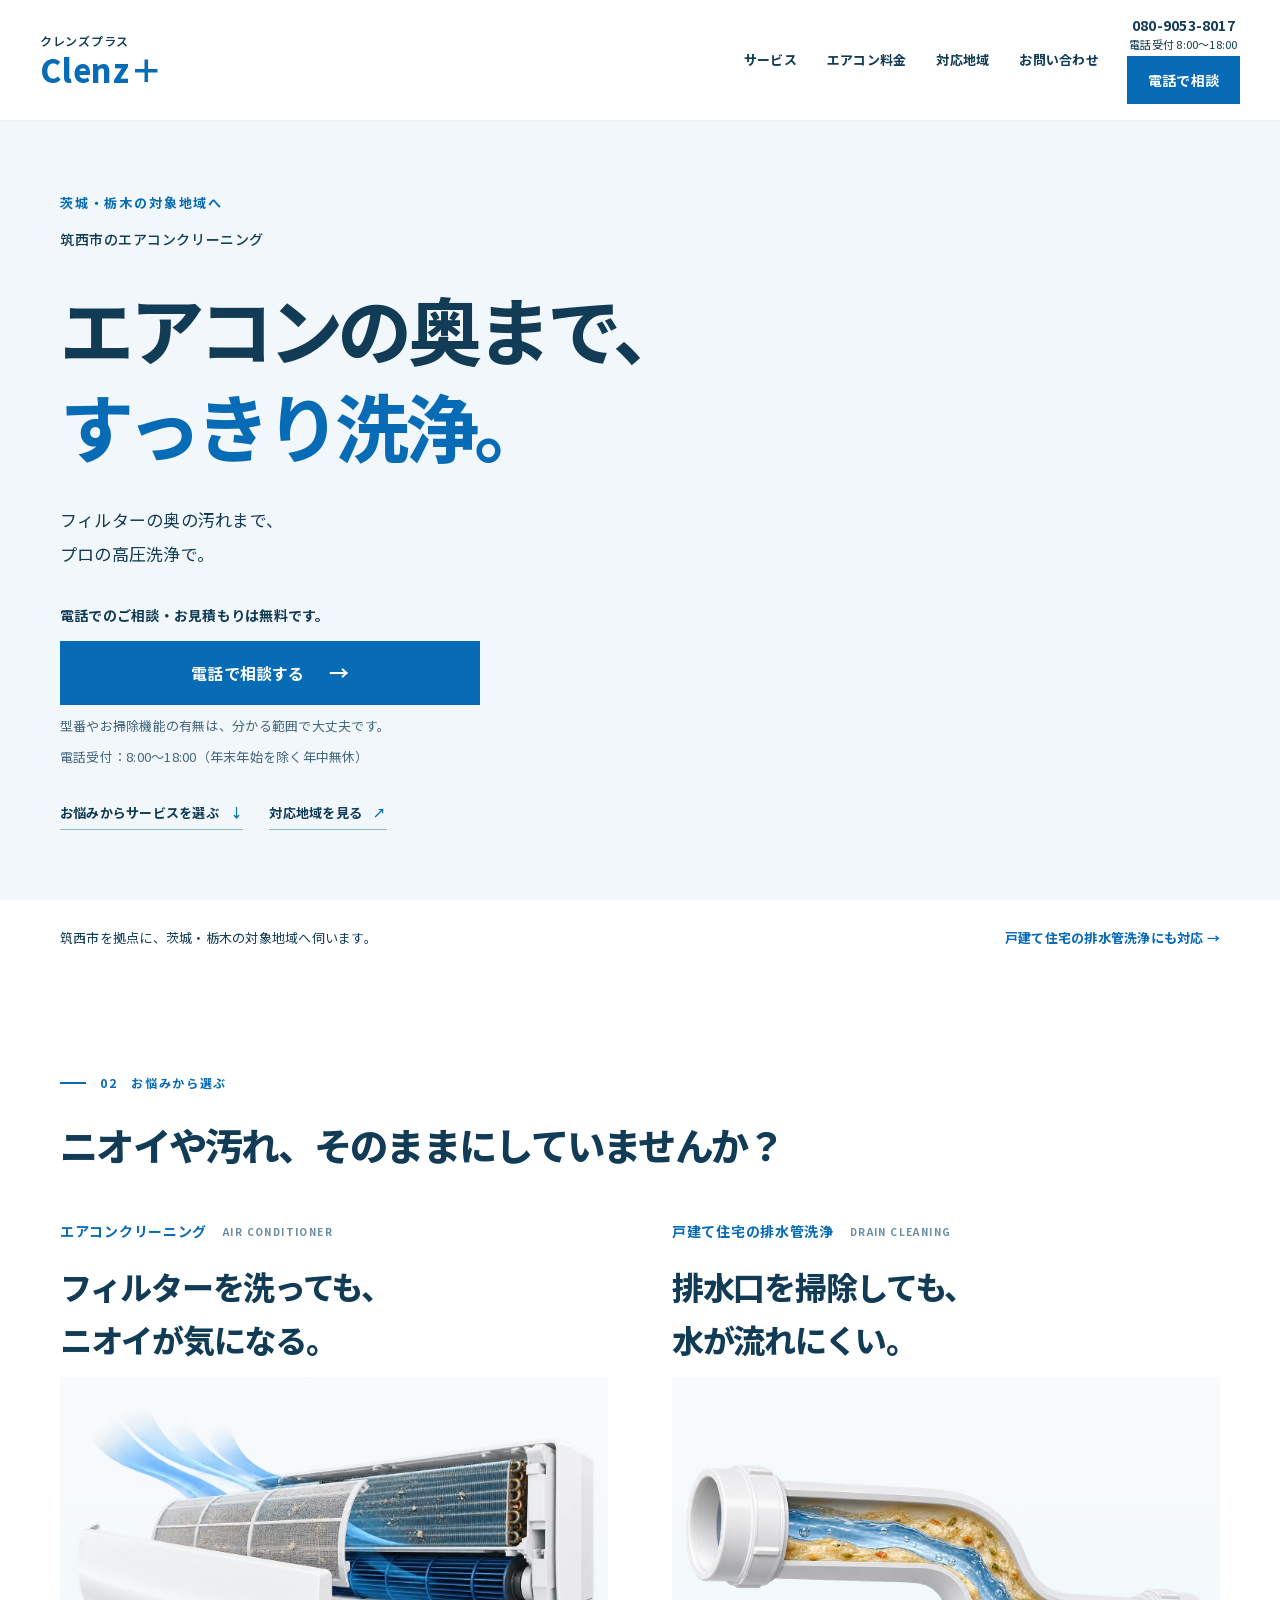
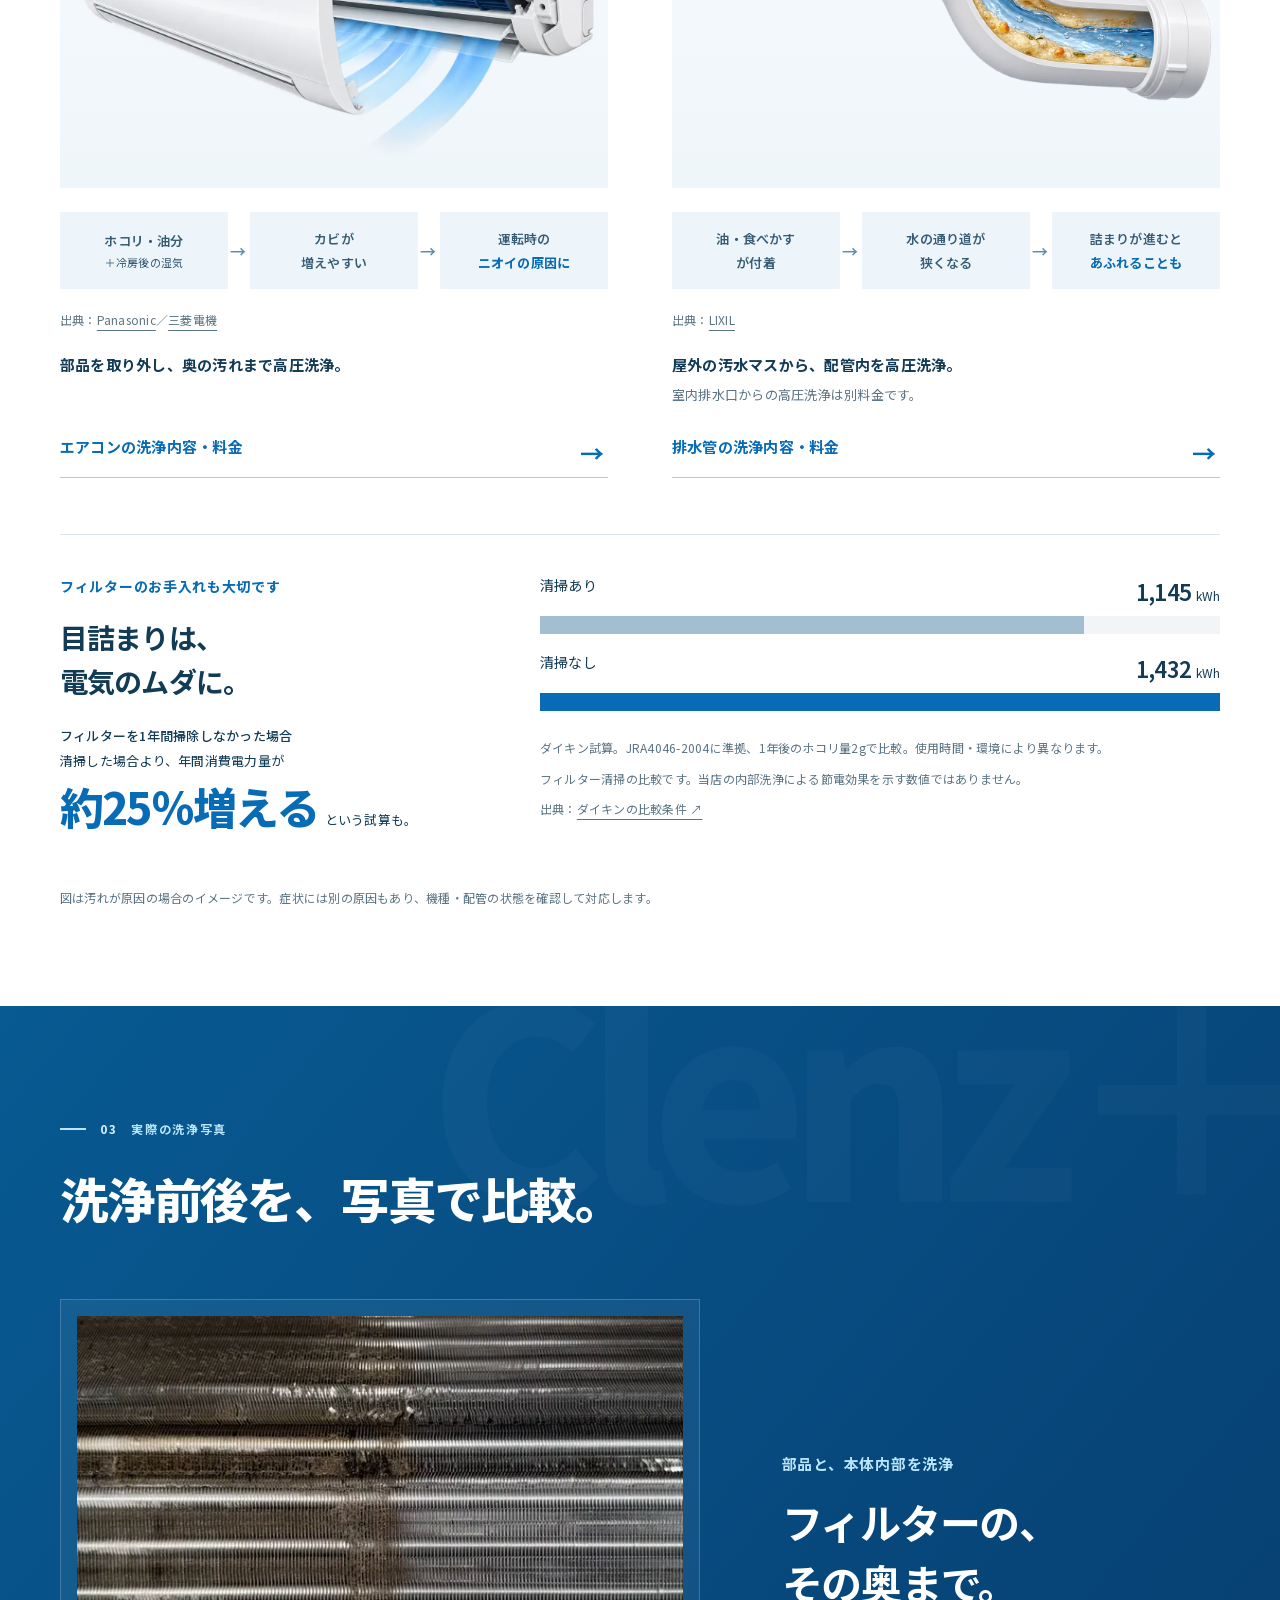
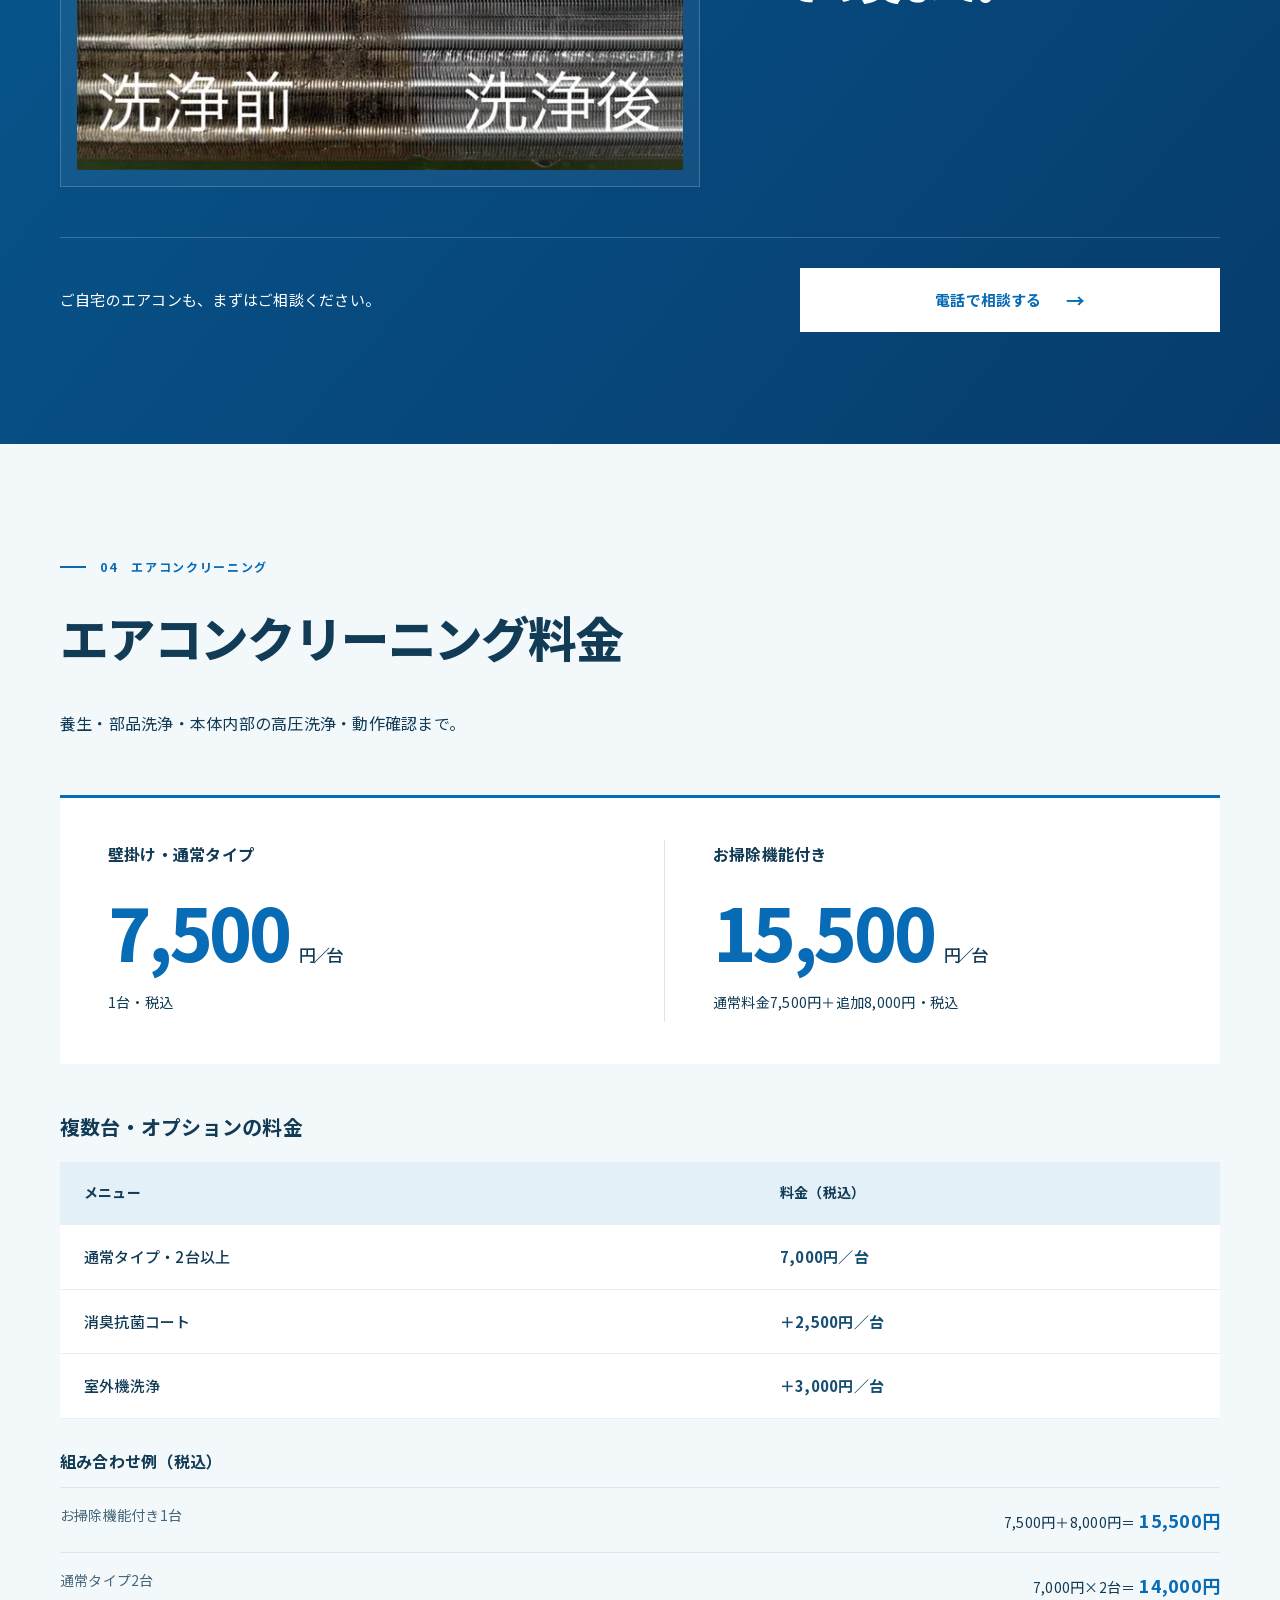
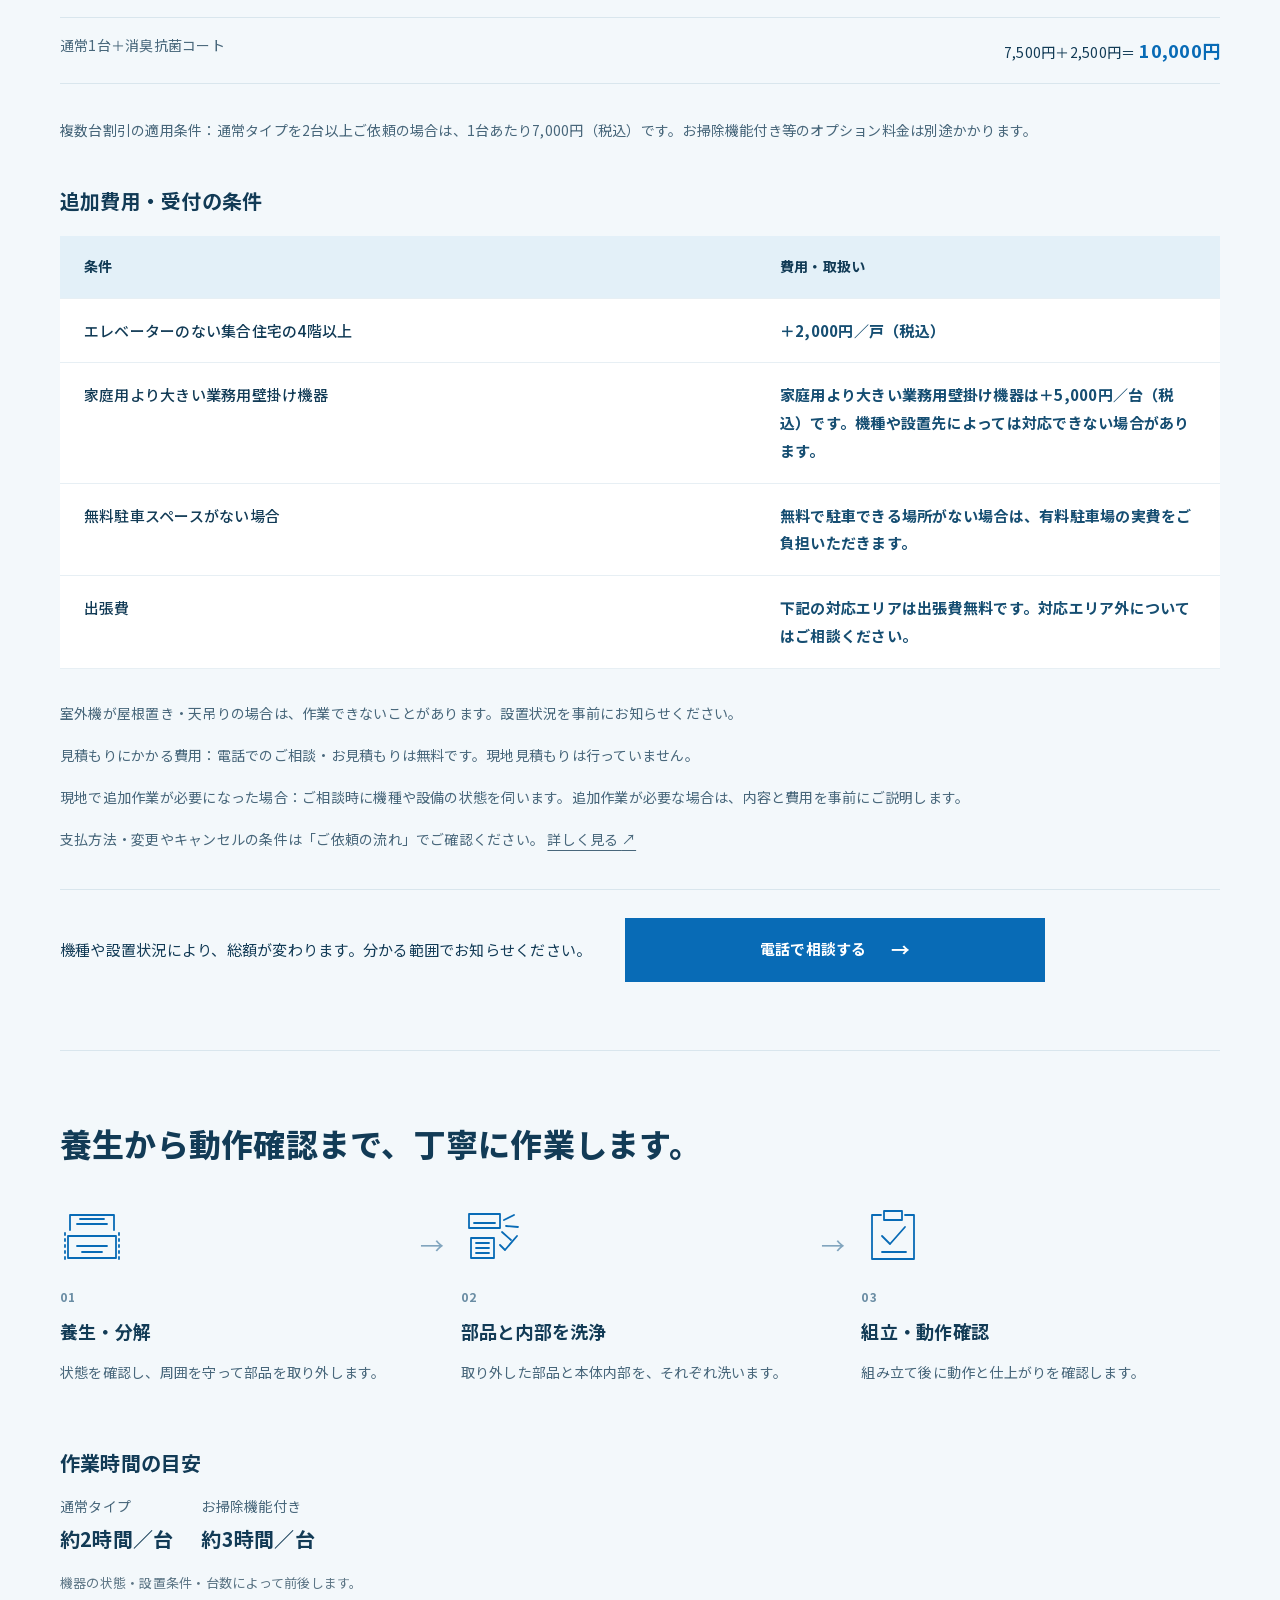
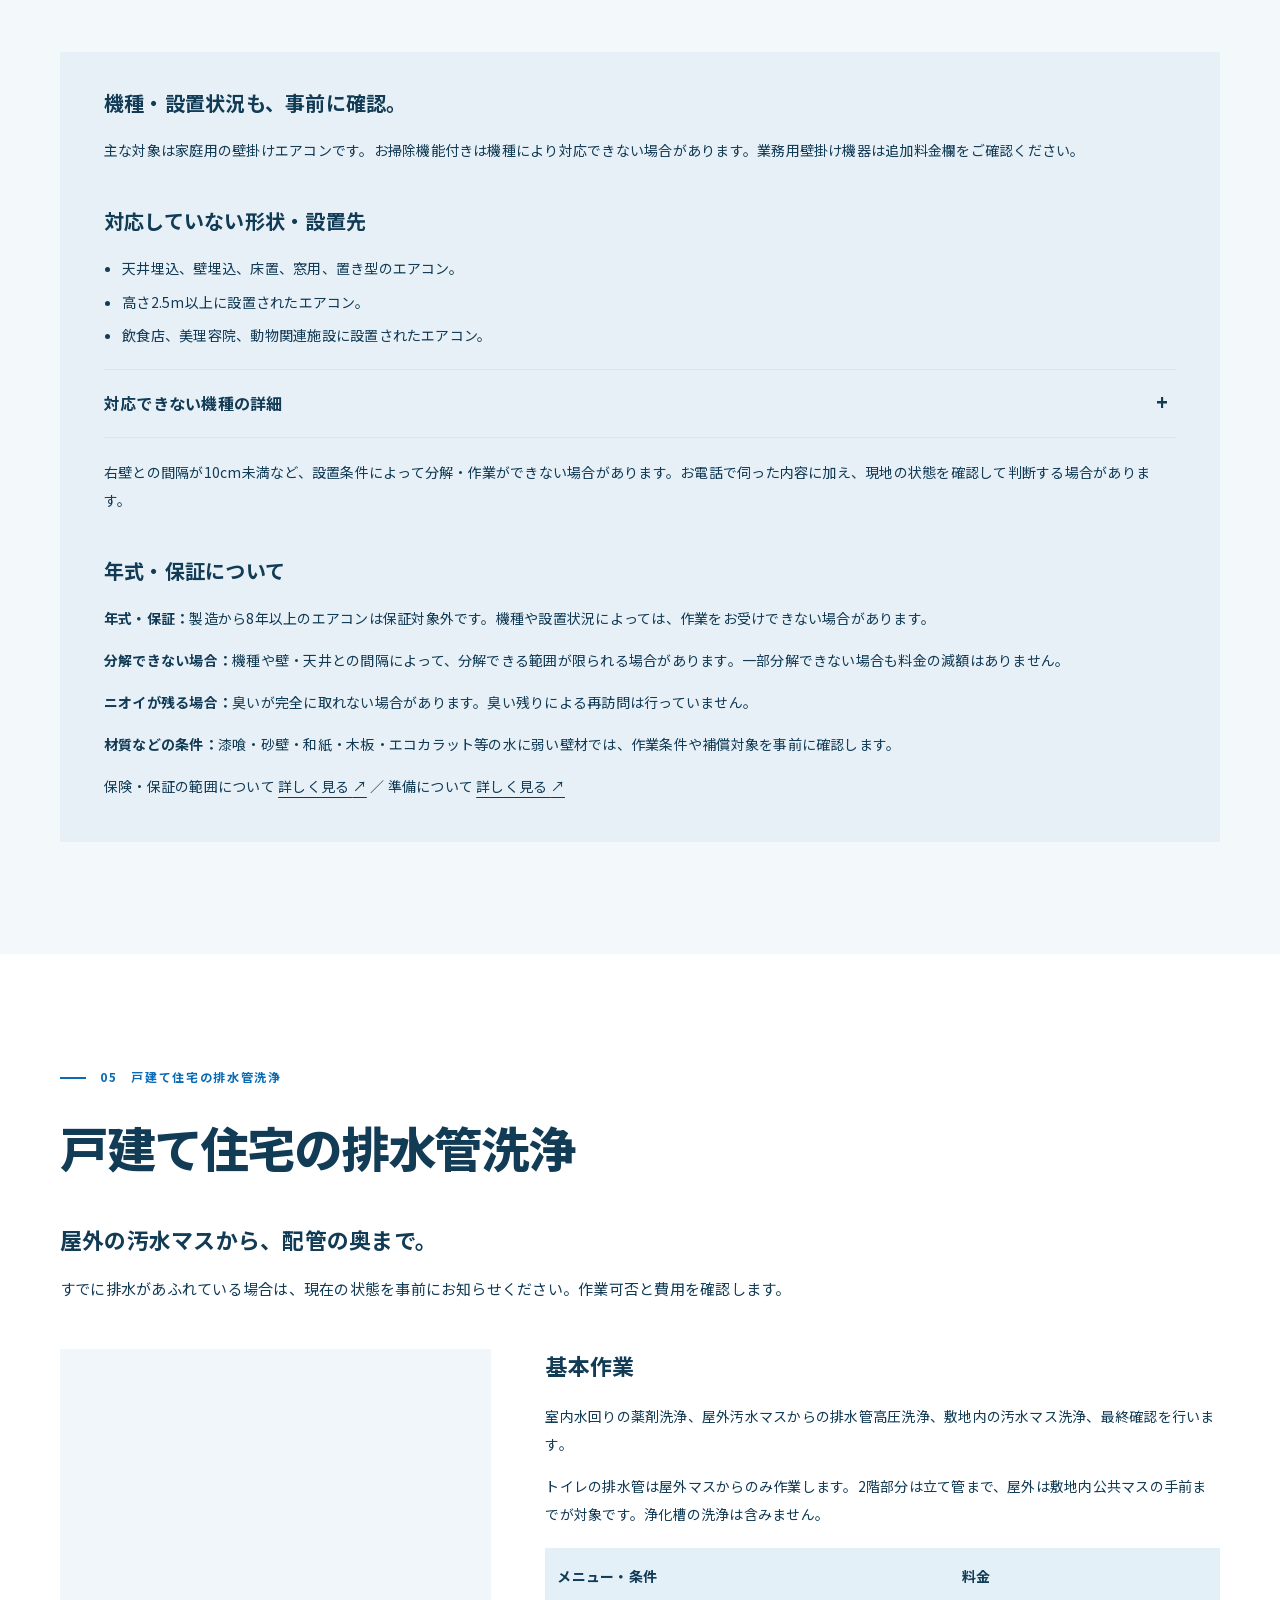
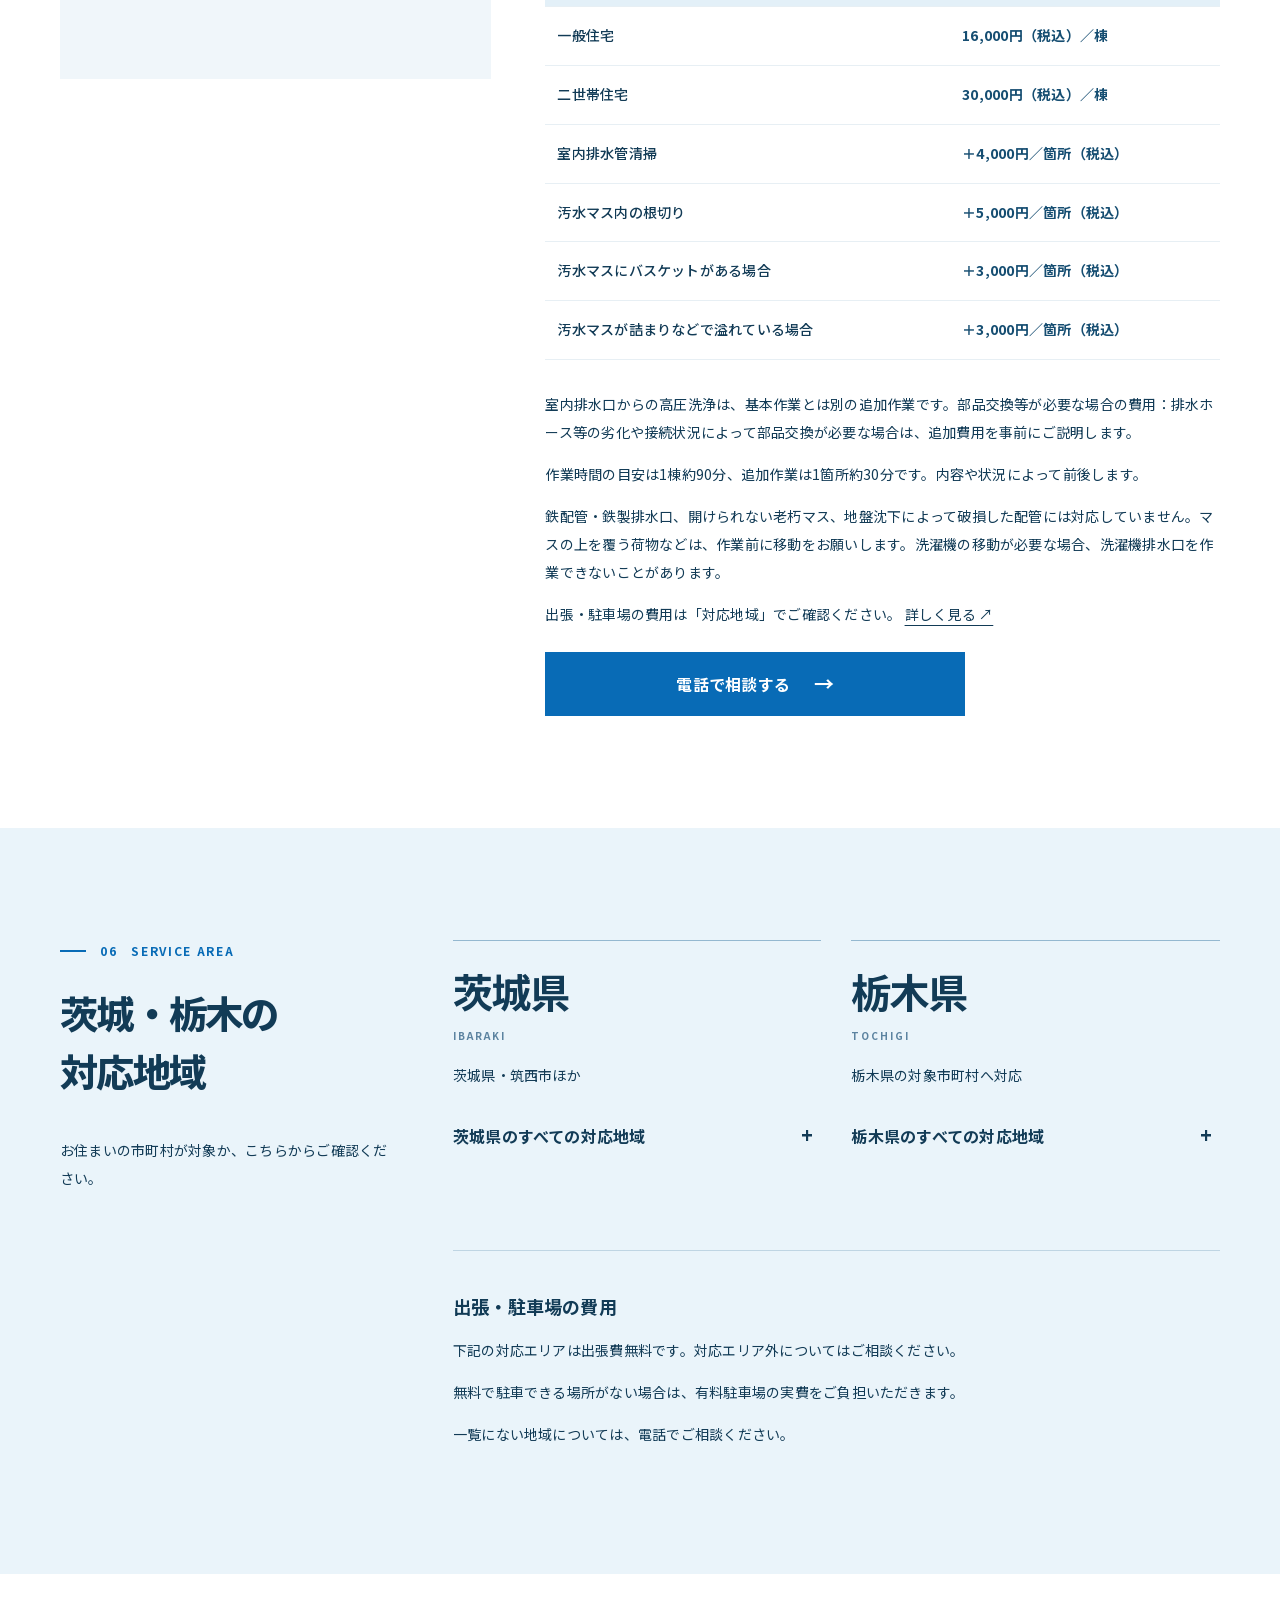
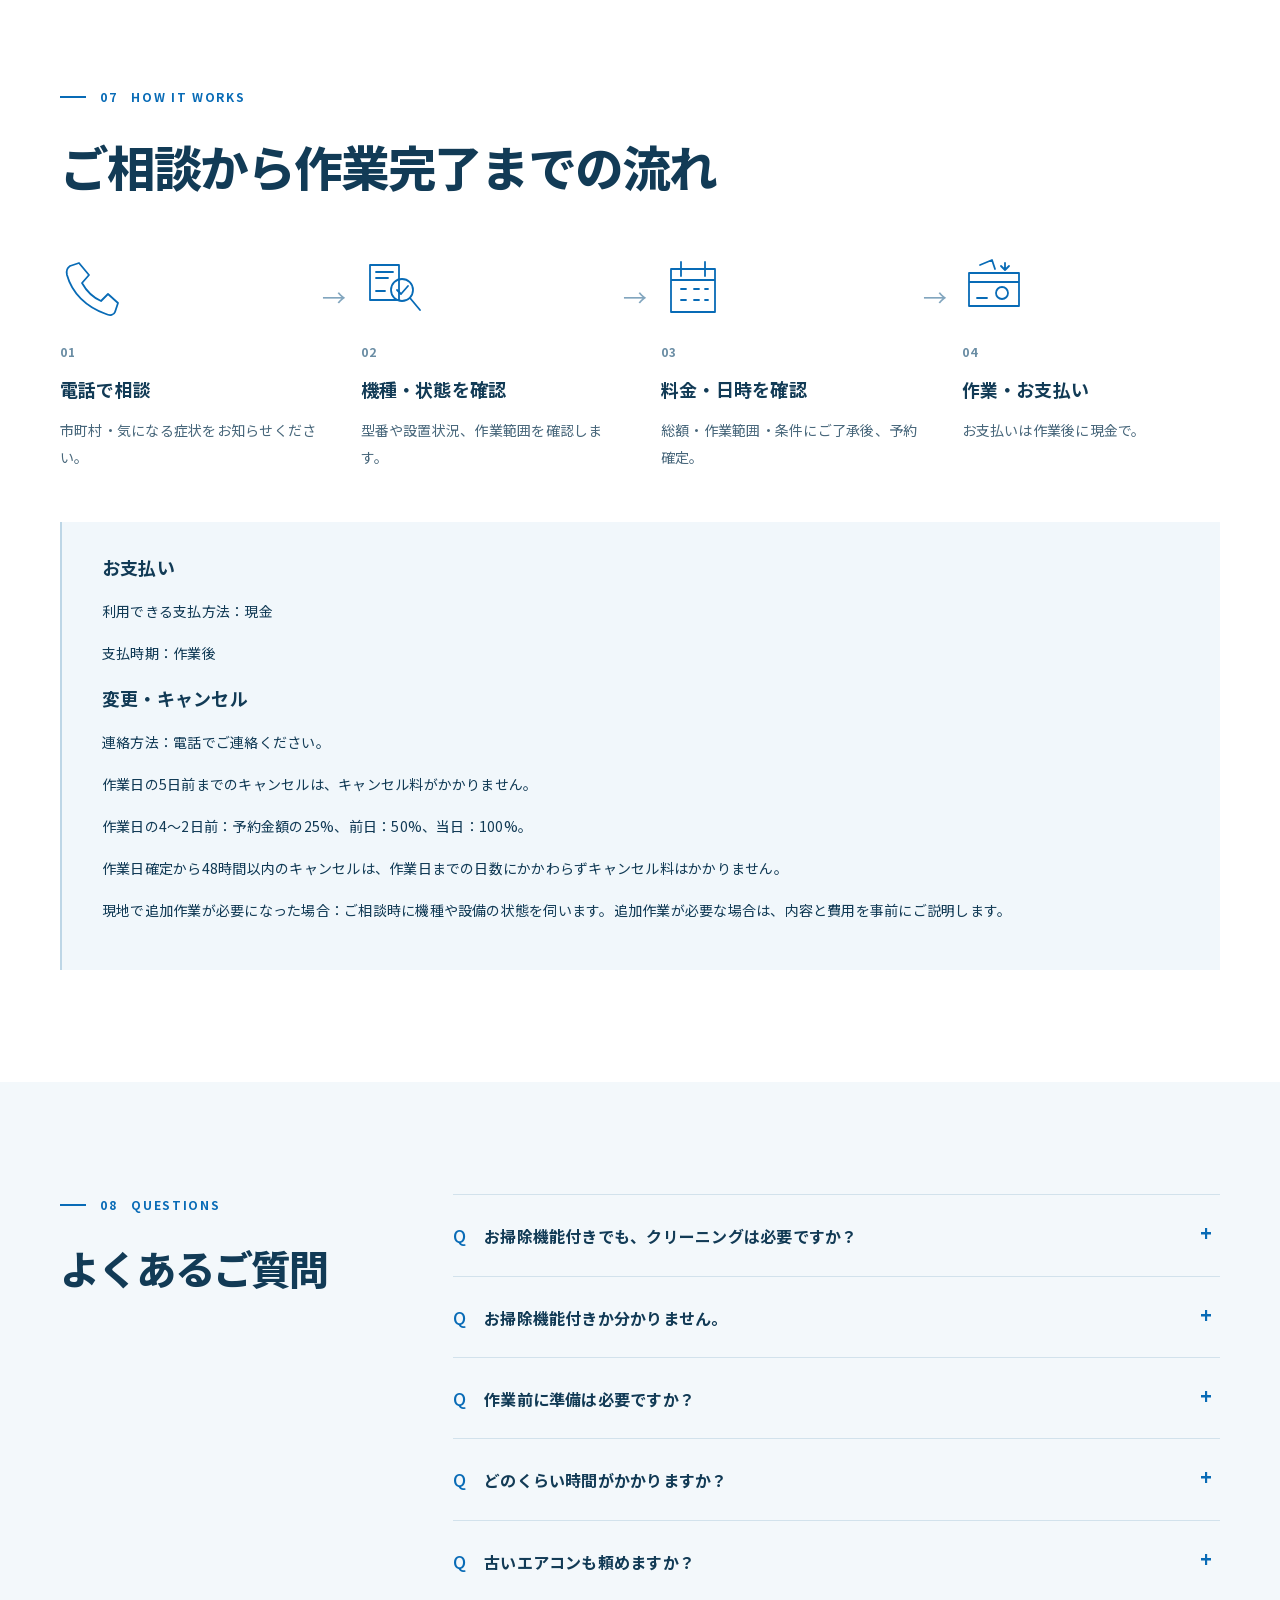
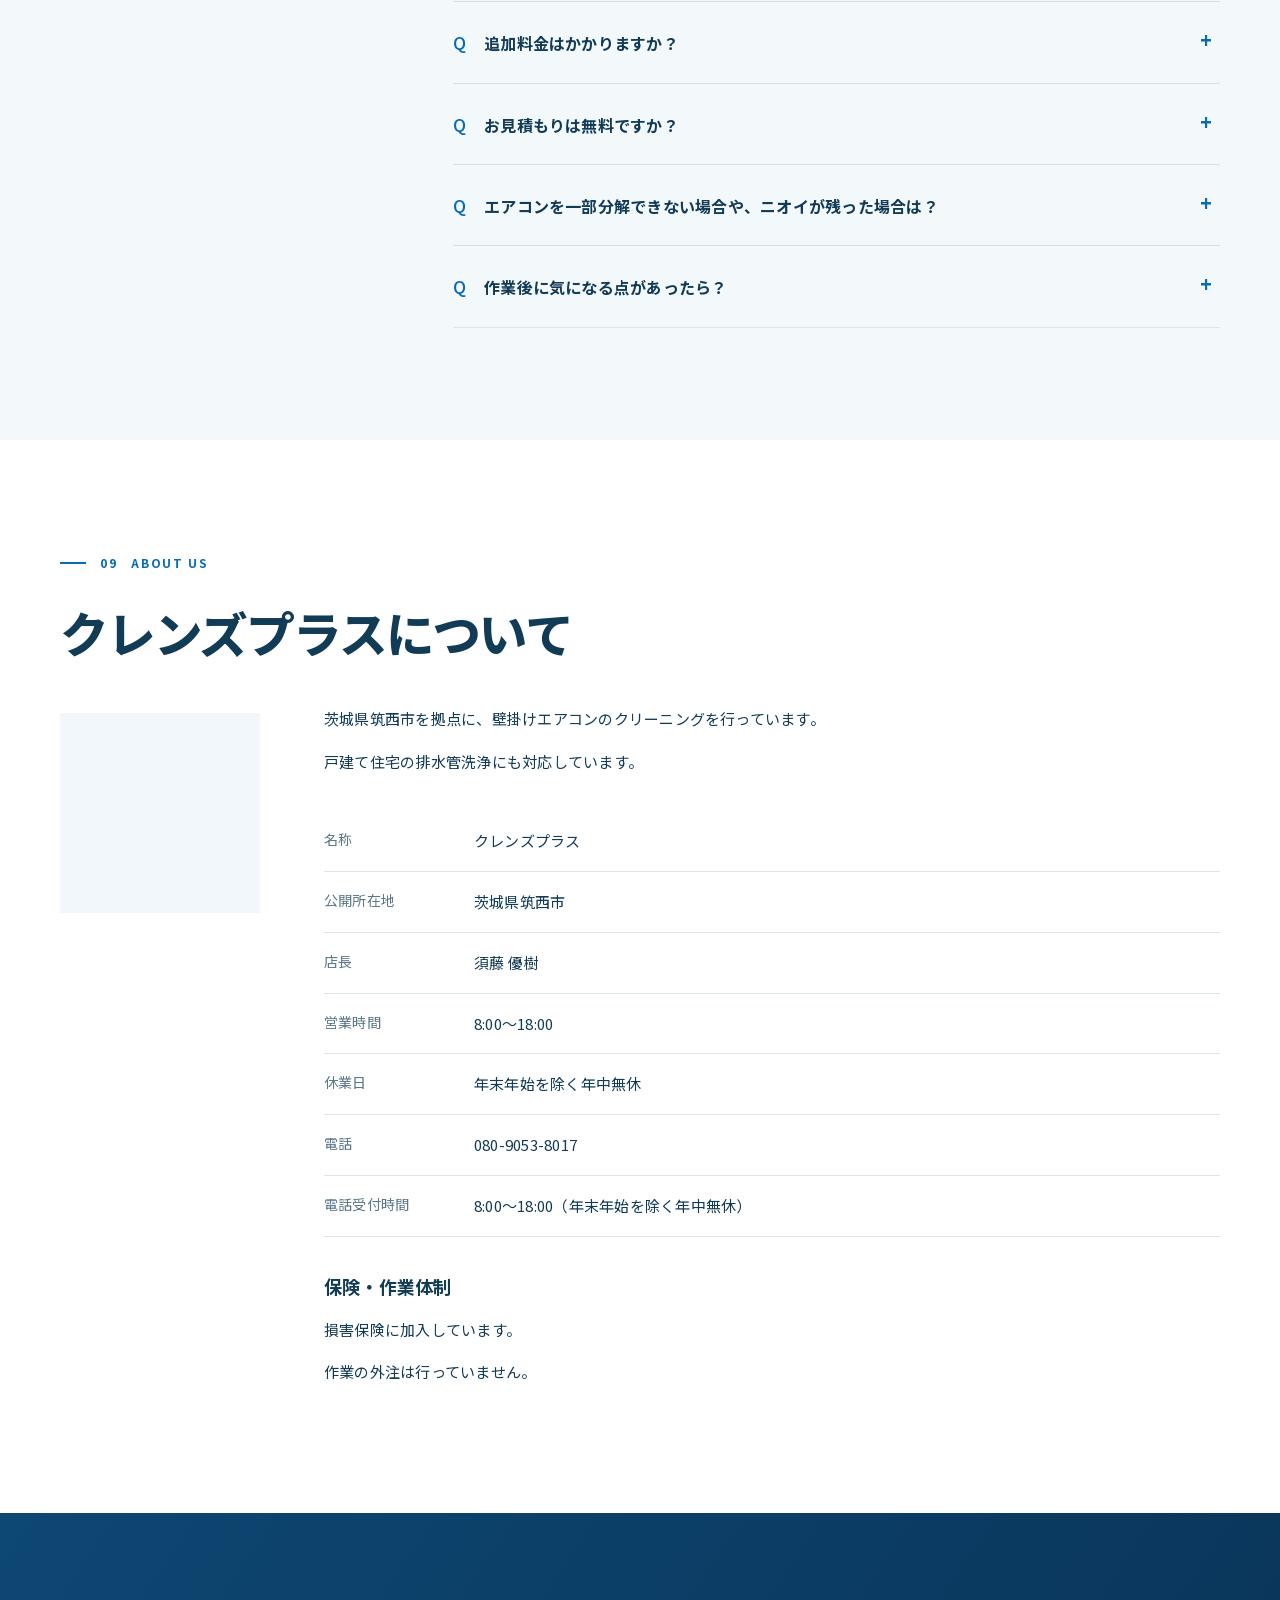
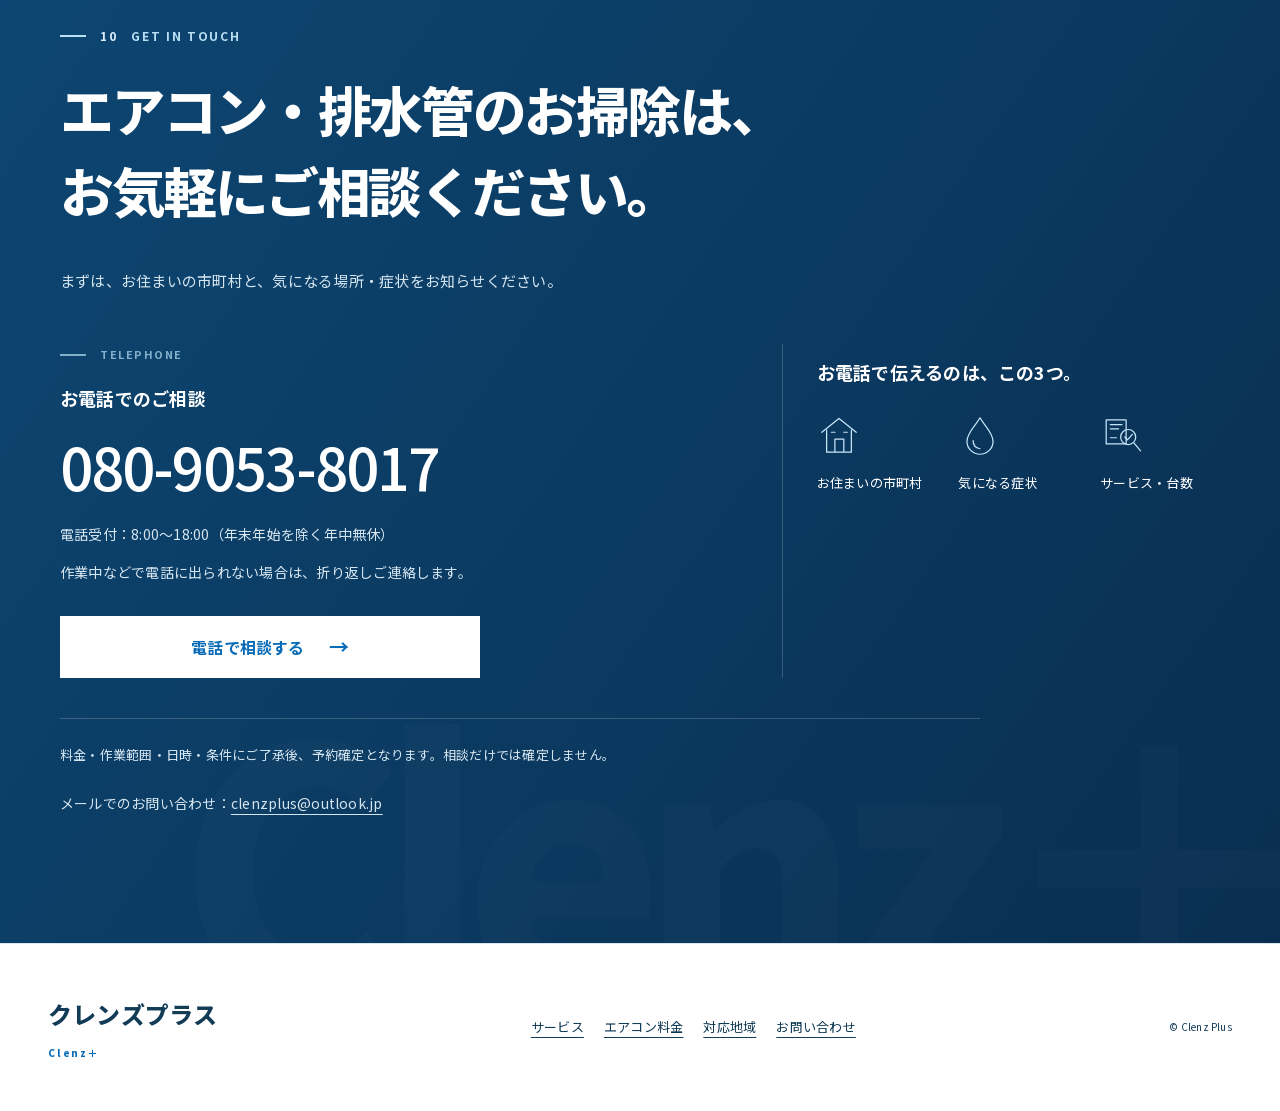
==== index.html @ 098c95dc "Publish Clenz Plus production site for clenzplus.com" ====
<!doctype html>

<html lang="ja">
<head>
<meta charset="utf-8"><meta http-equiv="Content-Security-Policy" content="default-src &#x27;none&#x27;; base-uri &#x27;none&#x27;; object-src &#x27;none&#x27;; form-action &#x27;none&#x27;; script-src &#x27;self&#x27; &#x27;sha256-GaGBNhP/YDVbhDByIcVG2acu4Z/e/gJNsJ3zxYeDvi8=&#x27;; script-src-attr &#x27;none&#x27;; style-src &#x27;self&#x27;; style-src-attr &#x27;none&#x27;; img-src &#x27;self&#x27;; font-src &#x27;self&#x27;; connect-src &#x27;none&#x27;; upgrade-insecure-requests"><meta name="referrer" content="strict-origin-when-cross-origin">
<meta name="viewport" content="width=device-width,initial-scale=1">
<meta name="robots" content="index,follow">
<title>筑西市のエアコンクリーニング｜茨城・栃木対応｜クレンズプラス</title>
<meta name="description" content="筑西市のクレンズプラス。茨城・栃木の対象地域で壁掛けエアコンクリーニングに対応。料金・追加条件・施工事例をご案内します。お電話でのご相談はこちら。">
<link rel="canonical" href="https://clenzplus.com/">
<meta property="og:type" content="website">
<meta property="og:locale" content="ja_JP">
<meta property="og:site_name" content="クレンズプラス">
<meta property="og:title" content="筑西市のエアコンクリーニング｜茨城・栃木対応｜クレンズプラス">
<meta property="og:description" content="筑西市のクレンズプラス。茨城・栃木の対象地域で壁掛けエアコンクリーニングに対応。料金・追加条件・施工事例をご案内します。お電話でのご相談はこちら。">
<meta property="og:url" content="https://clenzplus.com/">
<meta property="og:image" content="https://clenzplus.com/assets/ogp.jpg">
<meta property="og:image:width" content="1200">
<meta property="og:image:height" content="630">
<meta property="og:image:alt" content="クレンズプラス エアコンクリーニング">
<meta name="twitter:card" content="summary_large_image">
<link rel="icon" href="assets/favicon.svg" type="image/svg+xml">
<link rel="preload" href="assets/fonts/clenz-sans-jp.f50845629a91.woff2" as="font" type="font/woff2" crossorigin>
<link rel="stylesheet" href="assets/site.5249c25585ea.css">
<script src="assets/site.cfa76db49326.js" defer></script>
<script type="application/ld+json">{"@context":"https://schema.org","@type":"Organization","name":"クレンズプラス","url":"https://clenzplus.com/","telephone":"+818090538017"}</script>
</head>
<body>
<div class="site-frame"><a class="skip" href="#top">本文へ移動</a><header class="site-header"><div class="header-inner"><a class="brand" href="#top" aria-label="クレンズプラス ページ先頭へ"><span>クレンズプラス</span><small>Clenz＋</small></a><nav class="desktop-nav" aria-label="主要ナビゲーション"><a href="#services">サービス</a><a href="#aircon">エアコン料金</a><a href="#area">対応地域</a><a href="#contact">お問い合わせ</a></nav><div class="header-contact"><p class="header-phone-number">080-9053-8017<small>電話受付 8:00〜18:00</small></p><div class="contact-action"><a class="button phone" href="tel:+818090538017" data-contact="phone" aria-label="080-9053-8017に電話で相談する">電話で相談</a></div></div><details class="menu"><summary><span class="menu-closed">メニュー</span><span class="menu-open">閉じる</span><i aria-hidden="true"></i></summary><nav aria-label="ページ内メニュー"><a href="#services">サービス</a><a href="#aircon">エアコン料金</a><a href="#area">対応地域</a><a href="#contact">お問い合わせ</a></nav></details></div></header>
<main><section class="hero" aria-labelledby="top">
<div class="hero-stage">
<figure class="hero-photo"><picture><source media="(max-width:767px)" srcset="assets/hero-stock-room-mobile.9cc8ebc35ae8.webp"><img src="assets/hero-stock-room.f1c9bbeacd6f.webp" width="1600" height="2399" fetchpriority="high" decoding="async" alt="壁掛けエアコンのある明るい室内のイメージ写真"></picture></figure>
<div class="hero-scene container"><div class="hero-content">
<p class="hero-kicker">茨城・栃木の対象地域へ</p>
<h1 id="top" tabindex="-1">筑西市のエアコンクリーニング</h1>
<p class="hero-copy"><span>エアコンの奥まで、</span><span>すっきり洗浄。</span></p>
<p class="hero-lead">フィルターの奥の汚れまで、<br>プロの高圧洗浄で。</p>
<div class="hero-consult"><p class="hero-selection-title">電話でのご相談・お見積もりは無料です。</p><div class="contact-action" data-cta-group="hero"><a class="button phone" href="tel:+818090538017" data-contact="phone" aria-label="080-9053-8017に電話で相談する">電話で相談する</a></div><p class="hero-cta-note">型番やお掃除機能の有無は、分かる範囲で大丈夫です。</p><p class="hero-phone-hours small">電話受付：<span>8:00〜18:00（年末年始を除く年中無休）</span></p></div>
<div class="text-links"><a href="#services">お悩みからサービスを選ぶ <span aria-hidden="true">↓</span></a><a href="#area">対応地域を見る <span aria-hidden="true">↗</span></a></div>
</div></div></div>
<div class="hero-location container"><p>筑西市を拠点に、茨城・栃木の対象地域へ伺います。</p><a href="#drain">戸建て住宅の排水管洗浄にも対応 <span aria-hidden="true">→</span></a></div>
</section>
<section class="section services visual-services" aria-labelledby="services"><div class="container">
<div class="section-heading"><p class="eyebrow"><span>02</span> お悩みから選ぶ</p><h2 id="services" tabindex="-1">ニオイや汚れ、<br>そのままにしていませんか？</h2></div>
<div class="concern-grid">
<article class="concern-card concern-primary" aria-labelledby="concern-aircon">
<div class="concern-copy"><p class="service-tag">エアコンクリーニング <span aria-hidden="true">AIR CONDITIONER</span></p><h3 id="concern-aircon">フィルターを洗っても、<br>ニオイが気になる。</h3></div>
<figure class="mechanism-visual"><img src="assets/aircon-internal-illustration.acc91ee0729e.webp" width="1448" height="1086" loading="lazy" alt="カバーとフィルターの奥に熱交換器と送風ファンがあるエアコン内部の概念イラスト"></figure>
<ol class="cause-flow"><li>ホコリ・油分<small>＋冷房後の湿気</small></li><li>カビが<br>増えやすい</li><li>運転時の<br><strong>ニオイの原因に</strong></li></ol>
<p class="concern-source">出典：<a href="https://panasonic.jp/aircon/contents/tips/clean.html">Panasonic</a>／<a href="https://www.mitsubishielectric.co.jp/home/kirigamine/special/oshiete/10/">三菱電機</a></p>
<p class="solution-line">部品を取り外し、奥の汚れまで高圧洗浄。</p>
<a class="service-link" href="#aircon">エアコンの洗浄内容・料金 <span aria-hidden="true">→</span></a>
</article>
<article class="concern-card concern-secondary" aria-labelledby="concern-drain">
<div class="concern-copy"><p class="service-tag">戸建て住宅の排水管洗浄 <span aria-hidden="true">DRAIN CLEANING</span></p><h3 id="concern-drain">排水口を掃除しても、<br>水が流れにくい。</h3></div>
<figure class="mechanism-visual"><img src="assets/drain-buildup-illustration.451d76b07a29.webp" width="1448" height="1086" loading="lazy" alt="油や食べかすが内側に付着し、水の通り道が狭くなった破損のない排水管の概念イラスト"></figure>
<ol class="cause-flow"><li>油・食べかす<br>が付着</li><li>水の通り道が<br>狭くなる</li><li>詰まりが進むと<br><strong>あふれることも</strong></li></ol>
<p class="concern-source">出典：<a href="https://owners.lixil.co.jp/articles/kitchen/222/">LIXIL</a></p>
<p class="solution-line">屋外の汚水マスから、配管内を高圧洗浄。</p><p class="scope-note">室内排水口からの高圧洗浄は別料金です。</p>
<a class="service-link" href="#drain">排水管の洗浄内容・料金 <span aria-hidden="true">→</span></a>
</article>
</div>
<aside class="filter-evidence" aria-labelledby="filter-evidence-title">
<div class="energy-intro"><p class="service-tag">フィルターのお手入れも大切です</p><h3 id="filter-evidence-title">目詰まりは、<br>電気のムダに。</h3><p class="comparison-condition">フィルターを1年間掃除しなかった場合</p><p class="comparison-result">清掃した場合より、年間消費電力量が<br><strong>約25％増える</strong>という試算も。</p></div>
<div class="filter-comparison"><div class="energy-chart" role="img" aria-label="ダイキン試算による年間消費電力量の比較。フィルター清掃あり1,145kWh、清掃なし1,432kWh。清掃なしが約25％多い。"><div class="energy-row" aria-hidden="true"><p>清掃あり <strong>1,145<small>kWh</small></strong></p><div class="energy-track"><span class="energy-bar energy-clean"></span></div></div><div class="energy-row" aria-hidden="true"><p>清掃なし <strong>1,432<small>kWh</small></strong></p><div class="energy-track"><span class="energy-bar energy-dirty"></span></div></div></div>
<p class="evidence-conditions">ダイキン試算。JRA4046-2004に準拠、1年後のホコリ量2gで比較。使用時間・環境により異なります。</p><p class="evidence-conditions">フィルター清掃の比較です。当店の内部洗浄による節電効果を示す数値ではありません。</p><p class="concern-source">出典：<a href="https://www.daikin.co.jp/air/life/laboratory/aircon-clean">ダイキンの比較条件 ↗</a></p></div>
</aside>
<p class="concern-note">図は汚れが原因の場合のイメージです。症状には別の原因もあり、機種<span>・配管</span>の状態を確認して対応します。</p>
</div></section>
<section class="section works" aria-labelledby="works"><span class="section-watermark" aria-hidden="true">Clenz＋</span><div class="container">
<div class="section-heading"><p class="eyebrow"><span>03</span> 実際の洗浄写真</p><h2 id="works" tabindex="-1">洗浄前後を、写真で比較。</h2></div>
<div class="work-evidence"><figure class="work-main"><img src="assets/aircon-heat-exchanger-comparison.b47b18da4fb6.webp" width="640" height="480" loading="lazy" alt="エアコン熱交換器の洗浄前後を比較した写真"></figure><div class="work-detail"><p class="service-tag">部品と、本体内部を洗浄</p><h3>フィルターの、<br>その奥まで。</h3></div></div>
<div class="evidence-footer"><div class="inline-consult"><p>ご自宅のエアコンも、まずはご相談ください。</p><div class="contact-action" data-cta-group="works"><a class="button phone" href="tel:+818090538017" data-contact="phone" aria-label="080-9053-8017に電話で相談する">電話で相談する</a></div></div></div>
</div></section>
<section class="section aircon" aria-labelledby="aircon"><div class="container"><p class="eyebrow"><span>04</span> エアコンクリーニング</p><h2 id="aircon" tabindex="-1">エアコンクリーニング料金</h2><p class="section-intro">養生・部品洗浄・本体内部の高圧洗浄・動作確認まで。</p><div class="service-module price-module"><div class="price-leads"><article><p>壁掛け・通常タイプ</p><p class="price">7,500<small>円／台</small></p><p>1台・税込</p></article><article><p>お掃除機能付き</p><p class="price">15,500<small>円／台</small></p><p>通常料金7,500円＋追加8,000円・税込</p></article></div>
<h3>複数台・オプションの料金</h3>
<div class="table-wrap" tabindex="0" aria-label="料金や条件の一覧。横にスクロールできます"><table><thead><tr><th scope="col">メニュー</th><th scope="col">料金（税込）</th></tr></thead><tbody>
<tr><th scope="row">通常タイプ・2台以上</th><td>7,000円／台</td></tr>
<tr><th scope="row">消臭抗菌コート</th><td>＋2,500円／台</td></tr>
<tr><th scope="row">室外機洗浄</th><td>＋3,000円／台</td></tr>
</tbody></table></div>
<div class="price-examples"><h3>組み合わせ例（税込）</h3><dl><div><dt>お掃除機能付き1台</dt><dd>7,500円＋8,000円＝<strong>15,500円</strong></dd></div><div><dt>通常タイプ2台</dt><dd>7,000円×2台＝<strong>14,000円</strong></dd></div><div><dt>通常1台＋消臭抗菌コート</dt><dd>7,500円＋2,500円＝<strong>10,000円</strong></dd></div></dl></div>
<p>複数台割引の適用条件：<span>通常タイプを2台以上ご依頼の場合は、1台あたり7,000円（税込）です。お掃除機能付き等のオプション料金は別途かかります。</span></p>
<h3 id="aircon-conditions" tabindex="-1">追加費用・受付の条件</h3>
<div class="table-wrap" tabindex="0" aria-label="料金や条件の一覧。横にスクロールできます"><table><thead><tr><th scope="col">条件</th><th scope="col">費用・取扱い</th></tr></thead><tbody>
<tr><th scope="row">エレベーターのない集合住宅の4階以上</th><td><span>＋2,000円／戸（税込）</span></td></tr>
<tr><th scope="row">家庭用より大きい業務用壁掛け機器</th><td><span>家庭用より大きい業務用壁掛け機器は＋5,000円／台（税込）です。機種や設置先によっては対応できない場合があります。</span></td></tr>
<tr><th scope="row">無料駐車スペースがない場合</th><td><span>無料で駐車できる場所がない場合は、有料駐車場の実費をご負担いただきます。</span></td></tr>
<tr><th scope="row">出張費</th><td><span>下記の対応エリアは出張費無料です。対応エリア外についてはご相談ください。</span></td></tr>
</tbody></table></div>
<p>室外機が屋根置き・天吊りの場合は、作業できないことがあります。設置状況を事前にお知らせください。</p>
<p>見積もりにかかる費用：<span>電話でのご相談・お見積もりは無料です。現地見積もりは行っていません。</span></p>
<p>現地で追加作業が必要になった場合：<span>ご相談時に機種や設備の状態を伺います。追加作業が必要な場合は、内容と費用を事前にご説明します。</span></p>
<p>支払方法・変更やキャンセルの条件は「ご依頼の流れ」でご確認ください。 <a href="#flow">詳しく見る <span aria-hidden="true">↗</span></a></p>
<div class="inline-consult"><p>機種や設置状況により、総額が変わります。分かる範囲でお知らせください。</p><div class="contact-action" data-cta-group="aircon"><a class="button phone" href="tel:+818090538017" data-contact="phone" aria-label="080-9053-8017に電話で相談する">電話で相談する</a></div></div></div><div class="service-module process-module"><h3 id="reasons" tabindex="-1" class="process-heading">養生から動作確認まで、丁寧に作業します。</h3><div class="process"><article><svg class="step-icon" viewbox="0 0 64 64" width="64" height="64" aria-hidden="true" focusable="false" fill="none" stroke="currentColor" stroke-width="1.8" stroke-linecap="round" stroke-linejoin="round"><path d="M10 27V12h44v15M17 21h30M20 16h24"></path><path d="M8 33h48v22H8zM17 43h30M22 49h20"></path><path d="M5 30v29M59 30v29" stroke-dasharray="2 4"></path></svg><span class="process-number">01</span><h4>養生・分解</h4><p>状態を確認し、周囲を守って部品を取り外します。</p></article><article><svg class="step-icon" viewbox="0 0 64 64" width="64" height="64" aria-hidden="true" focusable="false" fill="none" stroke="currentColor" stroke-width="1.8" stroke-linecap="round" stroke-linejoin="round"><path d="M8 11h31v14H8zM13 20h21M43 17l10-5M45 23l12 1M41 29l9 8"></path><path d="M10 35h23v20H10zM15 40h13M15 45h13M15 50h13M39 42l5 5 12-14"></path></svg><span class="process-number">02</span><h4>部品と内部を洗浄</h4><p>取り外した部品と本体内部を、それぞれ洗います。</p></article><article><svg class="step-icon" viewbox="0 0 64 64" width="64" height="64" aria-hidden="true" focusable="false" fill="none" stroke="currentColor" stroke-width="1.8" stroke-linecap="round" stroke-linejoin="round"><path d="M20 12H11v44h42V12h-9M23 8h18v9H23zM21 33l8 8 15-17M21 49h24"></path></svg><span class="process-number">03</span><h4>組立・動作確認</h4><p>組み立て後に動作と仕上がりを確認します。</p></article></div><h3>作業時間の目安</h3>
<p><span class="time-item">通常タイプ <strong>約2時間／台</strong></span><span class="time-item">お掃除機能付き <strong>約3時間／台</strong></span><small class="time-note">機器の状態・設置条件・台数によって前後します。</small></p>
</div><div class="service-module eligibility-module"><h3>機種・設置状況も、事前に確認。</h3>
<p>主な対象は家庭用の壁掛けエアコンです。お掃除機能付きは機種により対応できない場合があります。業務用壁掛け機器は追加料金欄をご確認ください。</p>
<h3>対応していない形状・設置先</h3>
<ul><li>天井埋込、壁埋込、床置、窓用、置き型のエアコン。</li>
<li>高さ2.5m以上に設置されたエアコン。</li>
<li>飲食店、美理容院、動物関連施設に設置されたエアコン。</li>
</ul><details class="disclosure"><summary>対応できない機種の詳細</summary><ul><li>富士通：ノクリアX。</li>
<li>シャープ：エアレスト、AY-Y。</li>
<li>三菱：FZ、FL。</li>
<li>東芝・ナショナルのお掃除機能付き。</li>
</ul></details><p>右壁との間隔が10cm未満など、設置条件によって分解・作業ができない場合があります。お電話で伺った内容に加え、現地の状態を確認して判断する場合があります。</p>
<h3>年式・保証について</h3>
<p><strong>年式・保証：</strong><span>製造から8年以上のエアコンは保証対象外です。機種や設置状況によっては、作業をお受けできない場合があります。</span></p>
<p><strong>分解できない場合：</strong><span>機種や壁・天井との間隔によって、分解できる範囲が限られる場合があります。一部分解できない場合も料金の減額はありません。</span></p>
<p><strong>ニオイが残る場合：</strong><span>臭いが完全に取れない場合があります。臭い残りによる再訪問は行っていません。</span></p>
<p><strong>材質などの条件：</strong><span>漆喰・砂壁・和紙・木板・エコカラット等の水に弱い壁材では、作業条件や補償対象を事前に確認します。</span></p>
<p>保険・保証の範囲について <a href="#about">詳しく見る <span aria-hidden="true">↗</span></a> ／ 準備について <a href="#faq">詳しく見る <span aria-hidden="true">↗</span></a></p></div></div></section>
<section class="section drain" aria-labelledby="drain"><div class="container"><p class="eyebrow"><span>05</span> 戸建て住宅の排水管洗浄</p><h2 id="drain" tabindex="-1">戸建て住宅の排水管洗浄</h2><div class="drain-reason"><h3>屋外の汚水マスから、配管の奥まで。</h3><p class="small">すでに排水があふれている場合は、現在の状態を事前にお知らせください。作業可否と費用を確認します。</p></div><div class="drain-layout"><figure><img src="assets/drain-cleaning.a79663faff21.webp" width="640" height="480" loading="lazy" alt="手袋をした手でノズルを持ち、汚水マスを洗浄する様子"></figure><div>
<h3>基本作業</h3>
<p><span>室内水回りの薬剤洗浄、屋外汚水マスからの排水管高圧洗浄、敷地内の汚水マス洗浄、最終確認を行います。</span></p>
<p>トイレの排水管は屋外マスからのみ作業します。2階部分は立て管まで、屋外は敷地内公共マスの手前までが対象です。浄化槽の洗浄は含みません。</p>
<div class="table-wrap" tabindex="0" aria-label="料金や条件の一覧。横にスクロールできます"><table><thead><tr><th scope="col">メニュー・条件</th><th scope="col">料金</th></tr></thead><tbody>
<tr><th scope="row">一般住宅</th><td>16,000円（税込）／棟</td></tr>
<tr><th scope="row">二世帯住宅</th><td>30,000円（税込）／棟</td></tr>
<tr><th scope="row">室内排水管清掃</th><td><span>＋4,000円／箇所（税込）</span></td></tr>
<tr><th scope="row">汚水マス内の根切り</th><td><span>＋5,000円／箇所（税込）</span></td></tr>
<tr><th scope="row">汚水マスにバスケットがある場合</th><td><span>＋3,000円／箇所（税込）</span></td></tr>
<tr><th scope="row">汚水マスが詰まりなどで溢れている場合</th><td><span>＋3,000円／箇所（税込）</span></td></tr>
</tbody></table></div>
<p>室内排水口からの高圧洗浄は、基本作業とは別の追加作業です。部品交換等が必要な場合の費用：<span>排水ホース等の劣化や接続状況によって部品交換が必要な場合は、追加費用を事前にご説明します。</span></p>
<p>作業時間の目安は1棟約90分、追加作業は1箇所約30分です。内容や状況によって前後します。</p>
<p>鉄配管・鉄製排水口、開けられない老朽マス、地盤沈下によって破損した配管には対応していません。マスの上を覆う荷物などは、作業前に移動をお願いします。洗濯機の移動が必要な場合、洗濯機排水口を作業できないことがあります。</p>
<p>出張・駐車場の費用は「対応地域」でご確認ください。 <a href="#area">詳しく見る <span aria-hidden="true">↗</span></a></p><div class="contact-action"><a class="button phone" href="tel:+818090538017" data-contact="phone" aria-label="080-9053-8017に電話で相談する">電話で相談する</a></div></div></div></div></section>
<section class="section area" aria-labelledby="area"><div class="container"><p class="eyebrow"><span>06</span> SERVICE AREA</p><h2 id="area" tabindex="-1">茨城・栃木の<br>対応地域</h2><p class="section-intro">お住まいの市町村が対象か、こちらからご確認ください。</p><div class="area-grid"><article><p class="area-name">茨城県<span>IBARAKI</span></p><p>茨城県・筑西市ほか</p><details><summary>茨城県のすべての対応地域</summary><p>筑西市、石岡市、小美玉市、笠間市、かすみがうら市、古河市、桜川市、下妻市、常総市、つくば市、つくばみらい市、土浦市、坂東市、水戸市、結城市、稲敷郡阿見町、猿島郡五霞町・境町、東茨城郡茨城町・城里町、結城郡八千代町。</p></details></article><article><p class="area-name">栃木県<span>TOCHIGI</span></p><p>栃木県の対象市町村へ対応</p><details><summary>栃木県のすべての対応地域</summary><p>足利市、宇都宮市、小山市、鹿沼市、さくら市、佐野市、下野市、栃木市、那須烏山市、日光市、真岡市、矢板市、河内郡上三川町、塩谷郡塩谷町・高根沢町、下都賀郡野木町・壬生町、那須郡那珂川町、芳賀郡市貝町・芳賀町・益子町・茂木町。</p></details></article></div><div class="condition-box"><h3>出張・駐車場の費用</h3><p><span>下記の対応エリアは出張費無料です。対応エリア外についてはご相談ください。</span></p><p><span>無料で駐車できる場所がない場合は、有料駐車場の実費をご負担いただきます。</span></p><p>一覧にない地域については、電話でご相談ください。</p></div></div></section>
<section class="section flow" aria-labelledby="flow"><div class="container"><p class="eyebrow"><span>07</span> HOW IT WORKS</p><h2 id="flow" tabindex="-1">ご相談から作業完了までの流れ</h2><ol class="flow-steps"><li><svg class="step-icon" viewbox="0 0 64 64" width="64" height="64" aria-hidden="true" focusable="false" fill="none" stroke="currentColor" stroke-width="1.8" stroke-linecap="round" stroke-linejoin="round"><path d="M19 8l10 12-7 8c5 9 10 14 19 18l7-7 10 9-3 9c-1 3-5 4-9 2C26 52 12 38 7 20c-1-4 0-7 3-9z"></path></svg><span aria-hidden="true">01</span><h3>電話で相談</h3><p>市町村・気になる症状をお知らせください。</p></li><li><svg class="step-icon" viewbox="0 0 64 64" width="64" height="64" aria-hidden="true" focusable="false" fill="none" stroke="currentColor" stroke-width="1.8" stroke-linecap="round" stroke-linejoin="round"><path d="M9 10h29v35H9zM15 17h17M15 23h12M15 36h9"></path><circle cx="41" cy="35" r="11"></circle><path d="M49 43l10 12M36 35l4 4 7-8"></path></svg><span aria-hidden="true">02</span><h3>機種・状態を確認</h3><p>型番や設置状況、作業範囲を確認します。</p></li><li><svg class="step-icon" viewbox="0 0 64 64" width="64" height="64" aria-hidden="true" focusable="false" fill="none" stroke="currentColor" stroke-width="1.8" stroke-linecap="round" stroke-linejoin="round"><path d="M10 14h44v43H10zM10 25h44M20 7v14M44 7v14M20 34h5M33 34h5M44 34h3M20 45h5M33 45h5M44 45h3"></path></svg><span aria-hidden="true">03</span><h3>料金・日時を確認</h3><p>総額・作業範囲・条件にご了承後、予約確定。</p></li><li><svg class="step-icon" viewbox="0 0 64 64" width="64" height="64" aria-hidden="true" focusable="false" fill="none" stroke="currentColor" stroke-width="1.8" stroke-linecap="round" stroke-linejoin="round"><path d="M7 18h50v33H7zM7 27h50M15 43h10"></path><circle cx="40" cy="38" r="6"></circle><path d="M18 10l12-5 3 9M43 8v7M39 11l4 4 4-4"></path></svg><span aria-hidden="true">04</span><h3>作業・お支払い</h3><p>お支払いは作業後に現金で。</p></li></ol><div class="flow-conditions"><h3>お支払い</h3>
<p>利用できる支払方法：<span>現金</span></p>
<p>支払時期：<span>作業後</span></p>
<h3>変更・キャンセル</h3>
<p>連絡方法：電話でご連絡ください。</p>
<p><span>作業日の5日前までのキャンセルは、キャンセル料がかかりません。</span></p>
<p><span>作業日の4〜2日前：予約金額の25%、前日：50%、当日：100%。</span></p>
<p><span>作業日確定から48時間以内のキャンセルは、作業日までの日数にかかわらずキャンセル料はかかりません。</span></p>
<p>現地で追加作業が必要になった場合：<span>ご相談時に機種や設備の状態を伺います。追加作業が必要な場合は、内容と費用を事前にご説明します。</span></p></div></div></section>
<section class="section faq" aria-labelledby="faq"><div class="container"><p class="eyebrow"><span>08</span> QUESTIONS</p><h2 id="faq" tabindex="-1">よくあるご質問</h2><div class="faq-list"><details><summary><span class="q-mark">Q</span>お掃除機能付きでも、クリーニングは必要ですか？</summary><div class="answer"><p>お掃除機能付きでも、使い方や設置環境によって内部に汚れがたまることがあります。自動お掃除や内部クリーンの働きは機種によって異なります。フィルターを掃除してもニオイが残るなど、気になることがあればご相談ください。</p></div></details><details><summary><span class="q-mark">Q</span>お掃除機能付きか分かりません。</summary><div class="answer"><p>分かる範囲でメーカー名・型番をお知らせください。分からない場合も、そのままご相談いただけます。お電話で機種や設置状況を伺い、対応できるかをご案内します。</p></div></details><details><summary><span class="q-mark">Q</span>作業前に準備は必要ですか？</summary><div class="answer"><p><strong>エアコン：</strong>下の家具・荷物の移動をお願いします。水道・電気と部品を洗う場所をお借りします。庭・ベランダ・浴室など、利用できる場所をお知らせください。</p><p><strong>排水管：</strong>屋外の汚水マスを覆う荷物の移動をお願いします。洗濯機の移動が必要な場合、洗濯機の排水口を作業できないことがあります。設置状況を事前にお知らせください。</p></div></details><details><summary><span class="q-mark">Q</span>どのくらい時間がかかりますか？</summary><div class="answer"><p><strong>エアコン：</strong>通常タイプは1台約2時間、お掃除機能付きは1台約3時間が目安です。機器の状態・設置条件・台数によって前後します。</p><p><strong>排水管：</strong>1棟約90分、追加作業は1箇所約30分が目安です。作業内容や状況によって前後します。</p></div></details><details><summary><span class="q-mark">Q</span>古いエアコンも頼めますか？</summary><div class="answer"><p>年式・型番・設置状況を確認し、作業できるかと補償条件をご案内します。<span>製造から8年以上のエアコンは保証対象外です。機種や設置状況によっては、作業をお受けできない場合があります。</span> 詳しい条件は「年式・保証について」をご確認ください。 <a href="#aircon">詳しく見る <span aria-hidden="true">↗</span></a></p></div></details><details><summary><span class="q-mark">Q</span>追加料金はかかりますか？</summary><div class="answer"><p><strong>エアコン：</strong>お掃除機能付きは通常料金に＋8,000円／台です。オプションや設置条件でも追加費用がかかります。 <a href="#aircon">エアコン料金を見る ↗</a></p><p><strong>排水管：</strong>室内排水口からの高圧洗浄は別料金です。汚水マスの状態や追加作業によっても費用が変わります。 <a href="#drain">排水管の料金を見る ↗</a></p><p>出張・駐車場の費用は <a href="#area">対応地域と費用</a> でご確認ください。</p></div></details><details><summary><span class="q-mark">Q</span>お見積もりは無料ですか？</summary><div class="answer"><p><span>電話でのご相談・お見積もりは無料です。現地見積もりは行っていません。</span></p></div></details><details><summary><span class="q-mark">Q</span>エアコンを一部分解できない場合や、ニオイが残った場合は？</summary><div class="answer"><p><span>機種や壁・天井との間隔によって、分解できる範囲が限られる場合があります。一部分解できない場合も料金の減額はありません。</span> <span>臭いが完全に取れない場合があります。臭い残りによる再訪問は行っていません。</span></p></div></details><details><summary><span class="q-mark">Q</span>作業後に気になる点があったら？</summary><div class="answer"><p><span>作業後に気になる点がある場合は、施工日と状況を電話でお知らせください。</span></p></div></details></div></div></section>
<section class="section about" aria-labelledby="about"><div class="container"><p class="eyebrow"><span>09</span> ABOUT US</p><h2 id="about" tabindex="-1">クレンズプラスについて</h2><div class="about-layout"><figure><img src="assets/manager-sudo-300.aba08d43d086.webp" width="200" height="200" loading="lazy" alt="クレンズプラス 店長の須藤優樹"></figure><div><p>茨城県筑西市を拠点に、壁掛けエアコンのクリーニングを行っています。</p>
<p>戸建て住宅の排水管洗浄にも対応しています。</p><dl class="business-data"><div><dt>名称</dt><dd><span>クレンズプラス</span></dd></div><div><dt>公開所在地</dt><dd><span>茨城県筑西市</span></dd></div><div><dt>店長</dt><dd>須藤 優樹</dd></div><div><dt>営業時間</dt><dd><span>8:00〜18:00</span></dd></div><div><dt>休業日</dt><dd><span>年末年始を除く年中無休</span></dd></div><div><dt>電話</dt><dd><span>080-9053-8017</span></dd></div><div><dt>電話受付時間</dt><dd><span>8:00〜18:00（年末年始を除く年中無休）</span></dd></div></dl><h3>保険・作業体制</h3>
<p><span>損害保険に加入しています。</span></p>
<p><span>作業の外注は行っていません。</span></p>

</div></div></div></section>
<section class="section contact" aria-labelledby="contact"><span class="section-watermark" aria-hidden="true">Clenz＋</span><div class="container"><p class="eyebrow"><span>10</span> GET IN TOUCH</p><h2 id="contact" tabindex="-1">エアコン<span>・排水管</span>のお掃除は、<br>お気軽にご相談ください。</h2><p class="section-intro">まずは、お住まいの市町村と、気になる場所・症状をお知らせください。</p><div class="contact-layout"><article data-cta-group="contact"><p class="eyebrow">TELEPHONE</p><h3>お電話でのご相談</h3><p class="phone-display"><span>080-9053-8017</span></p><p class="contact-hours">電話受付：<span>8:00〜18:00（年末年始を除く年中無休）</span></p><p class="phone-guidance"><span>作業中などで電話に出られない場合は、折り返しご連絡します。</span></p><div class="contact-action"><a class="button phone" href="tel:+818090538017" data-contact="phone" aria-label="080-9053-8017に電話で相談する">電話で相談する</a></div></article><div class="call-preparation"><h3>お電話で伝えるのは、この3つ。</h3><ul><li><svg class="step-icon" viewbox="0 0 64 64" width="64" height="64" aria-hidden="true" focusable="false" fill="none" stroke="currentColor" stroke-width="1.8" stroke-linecap="round" stroke-linejoin="round"><path d="M7 28L32 8l25 20M14 25v32h36V25M26 57V38h13v19M21 28h5M39 28h5"></path></svg>お住まいの市町村</li><li><svg class="step-icon" viewbox="0 0 64 64" width="64" height="64" aria-hidden="true" focusable="false" fill="none" stroke="currentColor" stroke-width="1.8" stroke-linecap="round" stroke-linejoin="round"><path d="M32 7C25 19 13 29 13 41a19 19 0 0038 0C51 29 39 19 32 7zM22 40c0 7 4 11 10 12"></path></svg>気になる症状</li><li><svg class="step-icon" viewbox="0 0 64 64" width="64" height="64" aria-hidden="true" focusable="false" fill="none" stroke="currentColor" stroke-width="1.8" stroke-linecap="round" stroke-linejoin="round"><path d="M9 10h29v35H9zM15 17h17M15 23h12M15 36h9"></path><circle cx="41" cy="35" r="11"></circle><path d="M49 43l10 12M36 35l4 4 7-8"></path></svg>サービス・台数</li></ul></div></div><p class="contact-note">料金・作業範囲・日時・条件にご了承後、予約確定となります。相談だけでは確定しません。</p><p class="contact-email">メールでのお問い合わせ：<a href="mailto:clenzplus@outlook.jp">clenzplus@outlook.jp</a></p></div></section>

</main>

<footer><a class="footer-brand" href="#top">クレンズプラス<small>Clenz＋</small></a><nav aria-label="フッターナビゲーション"><a href="#services">サービス</a><a href="#aircon">エアコン料金</a><a href="#area">対応地域</a><a href="#contact">お問い合わせ</a></nav><div class="footer-meta"><p>© Clenz Plus</p></div></footer><div class="fixed-cta"><div class="contact-action"><a class="button phone" href="tel:+818090538017" data-contact="phone" aria-label="080-9053-8017に電話で相談する">電話で相談する</a></div></div></div>
</body>
</html>
---- assets/site.5249c25585ea.css ----
@font-face{font-family:'Clenz Sans JP';src:url('fonts/clenz-sans-jp.f50845629a91.woff2') format('woff2');font-weight:100 900;font-display:swap}@font-face{font-family:'Clenz Sans JP';src:url('fonts/clenz-sans-jp-concerns.4d68821b4504.woff2') format('woff2');font-weight:100 900;font-display:swap;unicode-range:U+2193,U+3073,U+3075,U+307D,U+30A1,U+30AA,U+30C1,U+30E4,U+4E08,U+4F4E,U+4F59,U+50CD,U+51B7,U+52A3,U+52B9,U+544A,U+5584,U+55B0,U+56E0,U+5897,U+591A,U+592B,U+5965,U+5BB3,U+5C4A,U+5E0C,U+5EA6,U+5F31,U+5FF5,U+60A9,U+60AA,U+623F,U+671B,U+6982,U+6A2A,U+6CB9,U+6E29,U+6E7F,U+6F06,U+6FE1,U+72ED,U+7570,U+75C7,U+7802,U+7B56,U+805E,U+8A66,U+8B58,U+9006,U+9032,U+91CF,U+9580,U+982D,U+98A8,U+9ED2,U+FF05}
:root{--ink:#123D65;--blue:#086BB6;--pale:#F2F8FC;--line:#CCDDE9;color:var(--ink);background:var(--pale);font-family:'Clenz Sans JP','Hiragino Kaku Gothic ProN','Yu Gothic',sans-serif;font-size:1rem;line-height:1.85}button{font:inherit}a{color:inherit;text-underline-offset:5px}a:hover{text-decoration-thickness:2px}img{display:block;max-width:100%;height:auto}figure{margin:0}figcaption{font-size:.875rem;line-height:1.7;margin-top:10px}p{margin:0 0 1em}h1,h2,h3,h4{line-height:1.5;overflow-wrap:anywhere}h2{font-size:clamp(1.8rem,3vw,2.75rem);font-weight:700;letter-spacing:-.035em;margin:0 0 28px}h3{font-size:1.25rem;margin:28px 0 16px}h4{font-size:1.0625rem;margin:0 0 10px}h1,h2,h3[tabindex]{scroll-margin-top:var(--header-offset,100px)}ul{padding-left:1.3em}li{margin:.4em 0}button:focus-visible,a:focus-visible,summary:focus-visible,[tabindex]:focus-visible{outline:3px solid var(--ink);outline-offset:5px}.works :focus-visible,.contact :focus-visible{outline-color:white}.container{width:min(1160px,calc(100% - 80px));margin-inline:auto}.section{padding:76px 0}.eyebrow{font-size:.75rem;font-weight:700;letter-spacing:.1em;margin-bottom:14px}.eyebrow>span{display:inline-block;margin-right:12px;color:var(--blue)}.section-intro{max-width:760px;margin-bottom:28px}.small,.source,.concern-note{font-size:.875rem}.service-tag{font-size:.875rem;font-weight:700;color:var(--blue);letter-spacing:.03em;margin-bottom:12px}.skip{position:fixed;left:20px;top:8px;z-index:100;background:white;padding:12px;transform:translateY(calc(-100% - 16px))}.skip:focus{transform:none}
*,*::before,*::after{box-sizing:border-box}body{margin:0}
/* Header and contact actions. */
.site-frame{position:relative}.site-header{position:relative;z-index:50;background:white;border-bottom:1px solid #123d651a}.js .site-header{position:sticky;top:0}.header-inner{display:flex;align-items:center;gap:24px;min-height:76px;padding:12px 40px;max-width:1600px;margin:auto}.brand{text-decoration:none;font-size:1.375rem;font-weight:800;letter-spacing:-.035em;line-height:1.3;white-space:nowrap}.brand small{display:block;font-size:.625rem;letter-spacing:.12em;color:var(--blue);margin-top:4px}.desktop-nav{display:flex;gap:24px;align-items:center;margin-left:auto;font-weight:700;font-size:.875rem}.desktop-nav a{text-decoration:none;white-space:nowrap}.contact-action{display:flex;gap:10px;align-items:stretch}.button{display:flex;align-items:center;justify-content:center;gap:12px;min-height:56px;padding:14px 22px;border:1px solid var(--ink);border-radius:0;font-size:1rem;font-weight:700;line-height:1.5;text-decoration:none;text-align:center;overflow-wrap:anywhere;flex:1}.button:disabled{cursor:not-allowed;opacity:1}.button.phone{background:transparent;color:var(--ink)}.header-contact .button{min-width:100px;min-height:44px;padding:8px 16px;font-size:.875rem;white-space:nowrap}.header-contact .contact-action{gap:8px}.menu{display:none}.fixed-cta{display:none}.fixed-cta[hidden]{display:none!important}
/* Photo and copy form one hero scene. */
.hero{background:white;overflow:clip}.hero-stage{position:relative;max-width:1600px;margin:auto;background:#F0F7FB}.hero-photo{position:absolute;inset:0 0 0 auto;width:55%;height:100%;overflow:hidden}.hero-photo picture,.hero-photo img{display:block;width:100%;height:100%}.hero-photo img{object-fit:cover;object-position:50% 0%}.hero-photo:after{content:'';position:absolute;inset:0;background:linear-gradient(90deg,#F0F7FB 0%,#F0F7FB00 30%)}.hero-photo figcaption{position:absolute;right:20px;bottom:16px;z-index:1;padding:3px 8px;background:#ffffffe6;font-size:.6875rem;color:#315879;margin:0}.hero-scene{position:relative;min-height:590px;display:flex;align-items:center;padding-block:54px}.hero-content{position:relative;z-index:2;width:60%;min-width:0;max-width:700px}.hero-kicker{font-size:.75rem;font-weight:700;letter-spacing:.12em;color:var(--blue);margin-bottom:12px}.hero h1{font-size:.875rem;font-weight:500;letter-spacing:.04em;margin:0 0 24px}.hero-copy{font-size:clamp(2.4rem,4.65vw,4.25rem);font-weight:800;letter-spacing:-.06em;line-height:1.35;margin:0 0 24px}.hero-copy span{display:block}.hero-copy span+span{color:var(--blue)}.hero-lead{font-size:1rem;line-height:1.9;margin-bottom:26px}.hero-consult{max-width:510px}.hero-selection-title{font-size:.875rem;font-weight:700;margin-bottom:12px}.hero-cta-note{font-size:.875rem;color:#456780;line-height:1.7;margin:10px 0 0}.hero-consult .button{font-size:.9375rem}.text-links{display:flex;flex-wrap:wrap;gap:12px 26px;font-size:.875rem;font-weight:700;margin-top:22px}.text-links a{text-decoration:none;border-bottom:1px solid #92B8D2;padding:4px 0}.text-links span{margin-left:8px;color:var(--blue)}.hero-location{display:flex;justify-content:space-between;gap:16px;padding-block:18px;font-size:.875rem}.hero-location p{margin:0}.hero-location a{font-weight:700;text-decoration:none}
/* Short choices retain a clear main and secondary service. */
.services{background:white}.section-heading{margin-bottom:30px}.section-heading h2{margin-bottom:0}.concern-grid{display:grid;grid-template-columns:minmax(0,1.4fr) minmax(0,1fr);gap:24px;align-items:stretch}.concern-card{padding:30px 32px;border:1px solid var(--line);min-width:0;display:flex;flex-direction:column;align-items:flex-start}.concern-primary{border-top:4px solid var(--blue);background:#F6FAFD}.concern-secondary{border-top:4px solid #A9C3D6;background:white}.concern-card h3{font-size:1.5rem;margin:0 0 18px;letter-spacing:-.025em}.concern-secondary h3{font-size:1.25rem}.symptom-list{display:flex;flex-wrap:wrap;gap:6px 16px;padding:0;list-style:none;margin:0 0 16px;font-size:.875rem}.symptom-list li{margin:0}.symptom-list li:before{content:'・';color:var(--blue)}.risk-line{border-left:3px solid #BE854B;padding:10px 16px;background:#FFF8EF;font-size:1rem;font-weight:700;line-height:1.75}.concern-card>p:not(.service-tag){font-size:.9375rem}.service-link{display:flex;align-items:center;justify-content:space-between;gap:16px;min-height:52px;padding:13px 0;margin-top:auto;border-bottom:1px solid var(--blue);color:var(--blue);font-size:.9375rem;font-weight:700;text-decoration:none;width:100%}.service-link span{flex-shrink:0}.concern-note{max-width:900px;margin:20px 0 0;color:#456780}
/* Early evidence: one main comparison, one supporting photograph. */
.works{background:var(--blue);color:white}.work-evidence{display:grid;grid-template-columns:minmax(0,1.2fr) minmax(0,1fr);gap:48px;align-items:center}.work-main{width:100%;max-width:640px}.work-main img{width:100%;height:auto;aspect-ratio:4/3;object-fit:contain}.work-detail{min-width:0}.work-detail h3{font-size:2rem;letter-spacing:-.03em;margin:0 0 20px}.work-detail .service-tag{color:#D9EDFB}.work-detail>p{max-width:32em}.work-support{display:grid;grid-template-columns:160px minmax(0,1fr);gap:16px;align-items:center;margin-top:26px}.work-support img{aspect-ratio:4/3;object-fit:contain;width:160px}.work-support figcaption{font-size:.875rem;margin:0}.evidence-footer{margin-top:26px}.source{font-size:.75rem;margin-bottom:24px}.inline-consult{padding-top:22px;border-top:1px solid var(--line);display:grid;grid-template-columns:minmax(0,1fr) minmax(0,1.1fr);gap:24px;align-items:center}.inline-consult>p{font-size:.9375rem;margin:0}.inline-consult .button{font-size:.9375rem}.works .inline-consult{border-color:#ffffff66}.works .button.phone{color:white;border-color:white}.works .contact-action{max-width:420px;width:100%;justify-self:end}
/* Prices, included work, eligibility each have their own visual group. */
.aircon .container{max-width:1040px}.service-module{margin-top:28px;padding:30px 32px;background:white;border:1px solid var(--line);min-width:0}.service-module>h3:first-child{margin-top:0}.price-leads{display:grid;grid-template-columns:repeat(auto-fit,minmax(min(100%,20rem),1fr));gap:24px;margin:0 0 26px}.price-leads article{min-width:0;padding-bottom:22px;border-bottom:2px solid var(--blue)}.price-leads p{margin-bottom:6px}.price{font-size:3.25rem;font-weight:800;letter-spacing:-.035em;line-height:1.25;overflow-wrap:anywhere}.price small{font-size:1rem;display:inline-block;margin-left:4px}.price-leads article>p:last-child{font-size:.875rem}.table-wrap{overflow-x:auto;margin:18px 0 24px}table{border-collapse:collapse;width:100%;min-width:280px;text-align:left;font-size:.9375rem}thead{background:#E7F2FA}th,td{padding:14px 16px;border-bottom:1px solid var(--line);vertical-align:top}thead th{font-size:.875rem}tbody th{font-weight:500;width:60%}tbody td{font-weight:700}.price-module>p{font-size:.875rem}.price-module h3{font-size:1.125rem}.process{display:grid;grid-template-columns:repeat(3,minmax(0,1fr));gap:24px;margin:24px 0}.process article{border-top:1px solid var(--line);padding-top:20px;min-width:0}.process-number{display:block;font-size:2rem;line-height:1.1;font-weight:800;color:var(--blue);margin-bottom:14px}.process p{font-size:.9375rem;margin:0}.process-module>p{font-size:.9375rem}.process-module>h3:not(:first-child){margin-top:24px}.eligibility-module{background:#E9F3FA;border:0}.eligibility-module p,.eligibility-module ul{font-size:.9375rem}.eligibility-module h3{font-size:1.125rem}.eligibility-module p strong{font-weight:700}.disclosure{border-block:1px solid var(--line);margin-block:20px}.disclosure ul{padding-bottom:12px}
/* Secondary service and shared practical information. */
.drain{background:white;border-block:1px solid var(--line)}.drain-reason{max-width:900px;margin-bottom:32px}.drain-reason h3{font-size:1.125rem;margin:0 0 16px}.drain-reason .risk-line{margin-bottom:16px}.drain-layout{display:grid;grid-template-columns:280px minmax(0,1fr);gap:40px;align-items:start}.drain-layout>figure,.drain-layout>div{min-width:0}.drain-layout figure img{width:100%;aspect-ratio:4/3;object-fit:contain}.drain-layout h3{margin-top:0}.drain-layout .contact-action{margin-top:24px}.drain-layout p{font-size:.9375rem}.area-grid{display:grid;grid-template-columns:repeat(2,minmax(0,1fr));gap:40px}.area-grid article{border-top:2px solid var(--ink);padding-top:20px}.area-name{font-size:1.75rem;font-weight:700;line-height:1.4}.area-name span{display:block;font-size:.625rem;letter-spacing:.14em;margin-top:6px}.area-grid article>p:not(.area-name){font-size:.9375rem}.condition-box{border-top:1px solid var(--line);margin-top:28px;padding-top:4px}.condition-box h3{font-size:1.125rem}.condition-box p{font-size:.9375rem}.flow{background:white}.flow-steps{display:grid;grid-template-columns:repeat(4,minmax(0,1fr));gap:24px;padding:0;list-style:none;margin:32px 0}.flow-steps li{margin:0;border-top:1px solid var(--line);padding-top:20px;min-width:0}.flow-steps li>span{font-size:2rem;font-weight:800;color:var(--blue)}.flow-steps h3{font-size:1.0625rem;margin:12px 0}.flow-steps p{font-size:.9375rem}.flow-conditions{padding:24px 28px;background:var(--pale)}.flow-conditions h3{margin-top:18px;font-size:1.125rem}.flow-conditions h3:first-child{margin-top:0}.flow-conditions p{font-size:.9375rem}
summary{list-style:none;cursor:pointer;position:relative;padding:20px 38px 20px 0;font-weight:700;line-height:1.7;min-height:56px}summary::-webkit-details-marker{display:none}summary:after{content:'+';position:absolute;right:8px;top:22px;font-size:1.25rem;line-height:1}details[open]>summary:after{content:'−'}details>p{padding:0 8px 12px}.faq{background:#F7FBFE}.faq-list{margin-top:30px}.faq-list details{border-top:1px solid var(--line)}.faq-list details:last-child{border-bottom:1px solid var(--line)}.q-mark{display:inline-block;color:var(--blue);margin-right:14px}.answer{padding:0 20px 16px}.answer p{font-size:.9375rem}.about{background:white}.about-layout{display:grid;grid-template-columns:200px minmax(0,1fr);gap:48px}.about-layout img{width:200px;aspect-ratio:1/1;object-fit:contain}.about-layout>div{min-width:0}.business-data{margin:26px 0}.business-data>div{display:grid;grid-template-columns:130px minmax(0,1fr);gap:20px;padding:12px 0;border-bottom:1px solid var(--line);font-size:.9375rem}.business-data dt{font-size:.875rem}.business-data dd{margin:0}.about-layout p{font-size:.9375rem}.about-layout h3{font-size:1.125rem}.contact{background:var(--ink);color:white}.contact h2{font-size:clamp(2rem,3.6vw,3rem)}.contact-layout{display:grid;grid-template-columns:repeat(2,minmax(0,1fr));gap:48px;margin-top:32px}.contact-layout article{min-width:0;display:flex;flex-direction:column;align-items:flex-start;border-top:1px solid #ffffff55;padding-top:24px}.contact-layout h3{font-size:1.5rem;margin:0 0 18px}.contact-layout .eyebrow{opacity:.7}.contact-layout .button{width:100%;margin-top:auto;flex:0}.contact-layout p{font-size:.9375rem}.contact .button.phone{color:white;border-color:white}.contact-layout .phone-display{font-size:1.75rem}.contact-layout p.contact-note{font-size:.875rem;margin:32px 0 20px;padding-top:22px;border-top:1px solid #ffffff44}footer{display:flex;align-items:center;justify-content:space-between;gap:28px;background:white;border-top:1px solid var(--line);padding:36px 40px}.footer-brand{font-size:1.375rem;font-weight:800;text-decoration:none;white-space:nowrap}.footer-brand small{display:block;font-size:.625rem;letter-spacing:.1em}footer nav{display:flex;gap:12px 20px;flex-wrap:wrap;font-size:.75rem}.footer-meta{font-size:.625rem}.footer-meta p{margin:3px 0}
@media(min-width:1280px){.header-inner{min-height:max(76px,4.75rem)}.js .site-header.scrolled .brand{display:flex;gap:12px;align-items:baseline}.js .site-header.scrolled .brand small{margin:0}}
@media(max-width:1279px){.desktop-nav{display:none}.header-inner{padding-inline:24px;gap:20px;flex-wrap:wrap}.header-contact{margin-left:auto}.header-contact .button{min-width:60px}.menu{display:block}.menu summary{padding:12px 24px 12px 0;min-height:44px;font-size:.875rem}.menu summary:after{top:16px;right:0;font-size:1rem}.menu-open{display:none}.menu[open] .menu-closed{display:none}.menu[open] .menu-open{display:inline}.menu nav{display:flex;flex-direction:column;gap:0;padding:12px 24px;background:white}.menu nav a{padding:14px 0;border-bottom:1px solid var(--line)}.menu[open]{display:contents}.menu[open]>summary{display:block}.menu[open]>nav{flex:0 0 100%;max-height:50dvh;overflow:auto}.hero-content{width:63%}.hero-copy{font-size:3.375rem}.hero-photo{width:52%}.work-evidence{gap:32px}.work-support{grid-template-columns:128px minmax(0,1fr)}.work-support img{width:128px}footer{flex-wrap:wrap}}
@media(max-width:1023px){.site-frame{padding-bottom:calc(var(--cta-height,calc(72px + env(safe-area-inset-bottom))) + 16px)}.fixed-cta{display:block;position:fixed;bottom:0;left:0;right:0;z-index:45;background:white;border-top:1px solid var(--line);padding:8px 12px calc(8px + env(safe-area-inset-bottom))}.fixed-cta .button{min-height:56px;padding:14px 12px}.fixed-cta.flow-mode{position:static}.hero-copy{font-size:3rem}.hero-content{width:67%}.hero-photo{width:50%}.hero-stage{overflow:clip}.hero-location{flex-wrap:wrap}.concern-grid{gap:18px}.concern-card{padding:24px}.work-evidence{grid-template-columns:repeat(2,minmax(0,1fr));gap:28px}.work-detail h3{font-size:1.5rem}.work-support{grid-template-columns:1fr;gap:6px}.work-support img{width:140px}.flow-steps{grid-template-columns:repeat(2,minmax(0,1fr))}.drain-layout{grid-template-columns:220px minmax(0,1fr);gap:28px}.inline-consult{grid-template-columns:minmax(0,1fr);gap:16px}.works .contact-action{justify-self:start}}
@media(max-width:767px){body{line-height:1.8}.container{width:calc(100% - 40px)}.section{padding:48px 0}h2{font-size:1.75rem;margin-bottom:24px}h3{font-size:1.125rem}.eyebrow{font-size:.6875rem}.section-heading{margin-bottom:24px}.section-intro{margin-bottom:22px}.header-inner{min-height:64px;padding:10px 20px;gap:12px}.brand{font-size:1.0625rem}.brand small{font-size:.5625rem}.header-contact .button{font-size:.75rem;min-width:60px;min-height:44px;padding:8px 11px;gap:0}.header-contact .button span{display:none}.header-contact .contact-action{gap:6px}.menu summary{font-size:.6875rem;padding-right:18px}.hero-stage{display:flex;flex-direction:column;background:white;overflow:visible}.hero-photo{position:relative;inset:auto;width:100%;height:220px}.hero-photo:after{background:linear-gradient(0deg,#F0F7FB66,transparent 35%)}.hero-photo figcaption{right:12px;bottom:28px}.hero-scene{display:block;min-height:0;padding-block:0;background:transparent}.hero-content{width:100%;max-width:none;background:white;border-top:3px solid var(--blue);padding:22px 20px 24px;margin-top:-22px}.hero-kicker{font-size:.6875rem;margin-bottom:8px;letter-spacing:.08em}.hero h1{font-size:.75rem;margin-bottom:14px}.hero-copy{font-size:clamp(1.875rem,9vw,2.25rem);line-height:1.4;margin-bottom:16px}.hero-lead{font-size:.9375rem;line-height:1.85;margin-bottom:20px}.hero-lead br{display:none}.hero-selection-title{font-size:.875rem;line-height:1.7;margin-bottom:10px}.hero-consult .button{font-size:.875rem;padding:14px 10px}.hero-cta-note{font-size:.875rem;margin-top:10px}.text-links{font-size:.75rem;gap:12px 18px;margin-top:18px}.hero-location{font-size:.75rem;padding-block:14px;gap:6px;border-top:1px solid var(--line)}.contact-action{gap:8px}.button{font-size:.875rem;padding:14px 12px;gap:6px}.concern-grid{grid-template-columns:minmax(0,1fr);gap:16px}.concern-card{padding:22px}.concern-card h3{font-size:1.25rem;margin-bottom:14px}.concern-secondary h3{font-size:1.125rem}.concern-card>p:not(.service-tag){font-size:.875rem}.concern-card .risk-line{padding:10px 12px}.symptom-list{display:block;font-size:.875rem;margin-bottom:12px}.symptom-list li{margin:3px 0}.service-tag{font-size:.75rem}.service-link{font-size:.875rem;min-height:48px}.concern-note{font-size:.875rem;margin-top:16px}.work-evidence{grid-template-columns:minmax(0,1fr);gap:24px}.work-detail h3{font-size:1.5rem;margin-bottom:12px}.work-detail h3 br{display:none}.work-detail>p{font-size:.9375rem}.work-support{grid-template-columns:120px minmax(0,1fr);gap:14px;margin-top:18px}.work-support img{width:120px}.work-support figcaption{font-size:.75rem}.source{font-size:.6875rem}.evidence-footer{margin-top:20px}.inline-consult>p{font-size:.875rem}.inline-consult .button{font-size:.875rem}.service-module{padding:24px 20px;margin-top:22px}.price-leads{grid-template-columns:minmax(0,1fr);gap:18px;margin-bottom:22px}.price-leads article{padding-bottom:16px}.price{font-size:2.75rem}.price small{font-size:.9375rem}.price-leads article>p:last-child{font-size:.875rem}.price-module>p{font-size:.875rem}.table-wrap{margin-block:16px 20px}th,td{padding:12px 10px;font-size:.875rem}thead th{font-size:.75rem}.process{grid-template-columns:minmax(0,1fr);gap:20px}.process article{position:relative;padding:18px 0 0 48px}.process-number{position:absolute;left:0;top:20px;font-size:1.75rem}.process h4{font-size:1rem}.process p,.process-module>p,.eligibility-module p,.eligibility-module ul{font-size:.875rem}.drain-layout{grid-template-columns:minmax(0,1fr);gap:24px}.drain-layout figure{max-width:360px}.drain-layout p{font-size:.875rem}.drain-reason h3{font-size:1.0625rem}.drain-reason p{font-size:.875rem}.area-grid{grid-template-columns:minmax(0,1fr);gap:28px}.area-name{font-size:1.5rem}.area-grid article>p:not(.area-name){font-size:.875rem}.condition-box{margin-top:24px}.condition-box p{font-size:.875rem}.flow-steps{grid-template-columns:minmax(0,1fr);gap:24px}.flow-steps li{position:relative;padding:18px 0 0 48px}.flow-steps li>span{position:absolute;left:0;top:18px;font-size:1.75rem}.flow-steps h3{font-size:1.0625rem;margin:0 0 10px}.flow-steps p{font-size:.875rem}.flow-conditions{padding:20px}.flow-conditions p{font-size:.875rem}.answer{padding:0 4px 12px}.answer p{font-size:.875rem}.q-mark{margin-right:10px}.faq-list summary{font-size:.9375rem}.about-layout{grid-template-columns:minmax(0,1fr);gap:24px}.about-layout figure{display:flex;align-items:flex-end;gap:18px}.about-layout img{width:140px}.about-layout figcaption{font-size:.875rem}.business-data>div{grid-template-columns:100px minmax(0,1fr);gap:16px;padding-block:10px;font-size:.875rem}.business-data dt{font-size:.875rem}.about-layout p{font-size:.875rem}.contact h2{font-size:2rem}.contact-layout{grid-template-columns:minmax(0,1fr);gap:36px}.contact-layout p{font-size:.875rem}.contact-layout .button{margin-top:14px}.contact-note{font-size:.875rem}footer{display:block;padding:30px 20px}footer nav{margin-block:24px;gap:12px 18px}.footer-meta{font-size:.625rem}}
@media(max-width:359px){.container{width:calc(100% - 32px)}.header-inner{padding-inline:16px}.header-contact{display:none}.menu{margin-left:auto}.menu[open]>summary{margin-left:auto}.hero-copy{font-size:1.875rem}.hero-content{padding-inline:16px}.hero-consult .contact-action{flex-direction:column}.hero-consult .button{min-height:48px}.hero-photo{height:200px}.service-module{padding-inline:16px}.price{font-size:2.25rem}.concern-card{padding:20px}.work-support{grid-template-columns:96px minmax(0,1fr)}.work-support img{width:96px}.contact h2{font-size:1.75rem}}
@media(prefers-reduced-motion:reduce){*{transition:none!important}}
@media print{.site-header,.fixed-cta,.skip,.contact-action,.contact-layout button,.hero-photo{display:none!important}.site-frame{padding-bottom:0!important}.hero-scene{min-height:0;padding:20px 0}.hero-content{width:100%}.section{padding-block:28px}.works,.contact{background:white;color:var(--ink)}details,details:not([open]){display:block!important}details::details-content{display:block!important;content-visibility:visible!important;height:auto!important;overflow:visible!important}details>:not(summary){display:block!important;content-visibility:visible!important}summary:after{display:none!important}figure,.process article,.flow-steps li{break-inside:avoid}a{overflow-wrap:anywhere}}

.works .eyebrow>span,.contact .eyebrow>span{color:#D9EDFB}

.hero-consult .button.phone{background:white}

.footer-brand{white-space:normal;overflow-wrap:anywhere}

/* A single phone action with a visible, selectable number. */
.contact-action{display:flex;max-width:420px;width:100%}.contact-action .button{flex:1;width:100%}
.button.phone{background:var(--blue);border-color:var(--blue);color:white}
.hero-consult .button.phone{background:var(--blue);color:white;min-height:56px}
.works .button.phone,.contact .button.phone{background:white;border-color:white;color:var(--blue)}
.header-contact .button{white-space:normal;min-width:112px}.header-contact .contact-action{width:auto}
.hero-phone-hours{margin:8px 0 0;color:#456780;font-size:.875rem}
.contact-layout{grid-template-columns:minmax(0,1fr);gap:28px;max-width:880px}
.contact-layout article{padding:28px 0;border-top:1px solid #ffffff55;border-bottom:1px solid #ffffff55;align-items:flex-start}
.contact-layout .phone-display{font-size:clamp(1.75rem,3.5vw,2.75rem);font-weight:800;line-height:1.4;user-select:text;overflow-wrap:anywhere}
.contact-layout .contact-hours{margin-bottom:12px}.contact-layout .phone-guidance{margin-bottom:24px}
.contact-layout .contact-action{max-width:420px}.contact-layout .contact-action .button{margin:0;flex:1;min-height:56px}
.call-preparation{max-width:680px}.call-preparation h3{font-size:1.0625rem;line-height:1.8}.call-preparation ul{padding-left:1.3em;margin:0 0 18px}.call-preparation li{font-size:1rem}
.fixed-cta .contact-action{max-width:none}
@media(max-width:767px){.header-contact .button{min-width:76px;font-size:.75rem;padding:8px 12px}.hero-phone-hours{font-size:.875rem}.contact-layout{gap:24px}.contact-layout article{padding-block:24px}.call-preparation li{font-size:.9375rem}.contact-layout .phone-display{font-size:1.75rem}}

/* Client contact details, confirmed 2026-10-21. */
.header-phone-number{margin:0 0 4px;text-align:center;font-size:.875rem;font-weight:700;line-height:1.4}
.contact-email{margin-top:24px;font-size:.9375rem;overflow-wrap:anywhere}
.business-data dd,.contact-hours,.phone-guidance{overflow-wrap:anywhere}
@media(max-width:1279px){.header-phone-number{display:none}}

/* A single service still uses the full available content width. */
.concern-card:only-child{grid-column:1/-1}

.header-phone-number small{display:block;font-size:.6875rem;font-weight:400;line-height:1.5}
/* Source-backed consequences and filter-care comparison. */
.concern-risk{width:100%;margin:0 0 12px;padding:18px 20px;border-left:3px solid #BE854B;background:#FFF8EF}
.concern-risk h4{font-size:1.125rem;line-height:1.65;margin:0 0 10px}
.concern-risk p{font-size:.9375rem;line-height:1.85;margin:0}
.concern-card>p.concern-source,.filter-evidence p.concern-source{font-size:.8125rem;line-height:1.8;color:#456780;margin:0 0 20px;overflow-wrap:anywhere}
.concern-source a{color:inherit}
.filter-evidence{display:grid;grid-template-columns:minmax(0,.85fr) minmax(0,1.15fr);gap:32px;margin-top:24px;padding:28px 32px;border:1px solid var(--line);background:#F6FAFD}
.filter-evidence>div{min-width:0}
.filter-evidence h3{font-size:1.25rem;line-height:1.65;margin:0 0 14px}
.filter-evidence>div:first-child>p:not(.service-tag){font-size:.9375rem}
.filter-evidence .comparison-condition{font-size:.875rem;font-weight:700;margin-bottom:8px}
.filter-evidence .comparison-result{font-size:1rem;line-height:1.8;margin-bottom:14px}
.comparison-result strong{font-size:1.625rem;color:var(--blue);font-weight:800}
.filter-evidence .evidence-conditions{font-size:.8125rem;line-height:1.8;margin-bottom:10px;overflow-wrap:anywhere}
.filter-evidence .concern-source{margin-bottom:0}
@media(max-width:767px){.concern-risk{padding:14px 16px}.concern-risk h4{font-size:1rem}.concern-risk p{font-size:.875rem}.filter-evidence{grid-template-columns:minmax(0,1fr);gap:20px;padding:22px;margin-top:16px}.filter-evidence h3{font-size:1.125rem}.filter-evidence>div:first-child>p:not(.service-tag){font-size:.875rem}.filter-evidence .comparison-condition{font-size:.875rem}.filter-evidence .evidence-conditions,.filter-evidence .concern-source{font-size:.8125rem}.filter-comparison{border-top:1px solid var(--line);padding-top:20px}}
@media(max-width:359px){.filter-evidence{padding:20px}.concern-risk{padding:12px}}

/* Rich visual revision: open editorial layouts, generous scale, blue and white. */
@media screen{
:root{--ink:#123B56;--pale:#F3F8FB;--line:#D9E6ED}
body{background:#F3F8FB;letter-spacing:.015em}
.container{width:min(1160px,calc(100% - 96px))}
.section{padding-block:112px}
h2{font-size:clamp(2.25rem,3.8vw,3.4rem);line-height:1.5;letter-spacing:-.045em;font-weight:800;margin-bottom:36px}
.eyebrow{display:flex;align-items:center;gap:14px;font-size:.75rem;letter-spacing:.14em;color:var(--blue);margin-bottom:22px}
.eyebrow:before{content:'';width:26px;height:2px;background:currentColor;flex:none}
.eyebrow>span{margin:0;color:inherit}
.section-heading{margin-bottom:54px}
.service-tag{font-weight:700;letter-spacing:.05em}
.site-header{background:#fffffff5;border-bottom:1px solid #D9E6ED80;backdrop-filter:blur(16px)}
.header-inner{min-height:92px;padding:16px 40px;gap:28px}
.brand{font-size:1.45rem;letter-spacing:-.05em}
.brand small{font-size:.625rem;letter-spacing:.2em}
.desktop-nav{font-size:.8125rem;gap:30px}
.desktop-nav a{position:relative;padding-block:8px}
.desktop-nav a:after{content:'';position:absolute;left:0;right:100%;bottom:0;height:2px;background:var(--blue);transition:right .2s}
.desktop-nav a:hover:after{right:0}
.button{min-height:64px;padding:18px 26px;border-radius:0;box-shadow:0 8px 24px #086BB61A;transition:background .2s,box-shadow .2s}
.button:after{content:'↗';font-size:1.25em;line-height:1;margin-left:12px}
.button:hover{box-shadow:0 10px 30px #086BB630}
.header-contact .button{border-radius:0;min-height:48px;padding:10px 20px}
.header-contact .button:after{display:none}
.hero{background:white}
.hero-stage{max-width:1760px;background:#F1F7FA;isolation:isolate}
.hero-photo{width:64%;border-bottom-left-radius:0}
.hero-photo img{object-position:50% 16%}
.hero-photo:after{background:linear-gradient(90deg,#F1F7FA 0%,#F1F7FA66 20%,transparent 42%)}
.hero-photo figcaption{right:28px;bottom:28px;border-radius:0;padding:5px 12px}
.hero-scene{min-height:730px;padding-block:70px}
.hero-content{width:65%;max-width:760px}
.hero-kicker{font-size:.8125rem;letter-spacing:.14em;margin-bottom:14px}
.hero h1{font-size:.875rem;margin-bottom:30px}
.hero-copy{font-size:clamp(3.5rem,5.8vw,5.25rem);font-weight:800;line-height:1.3;letter-spacing:-.06em;margin-bottom:30px}
.hero-copy span+span{color:var(--blue)}
.hero-lead{font-size:1.0625rem;line-height:2;margin-bottom:32px}
.hero-consult{max-width:470px}
.hero-selection-title{font-size:.8125rem}
.hero-consult .button.phone{min-height:64px;font-size:1rem}
.hero-cta-note,.hero-phone-hours{font-size:.8125rem}
.text-links{font-size:.8125rem;margin-top:28px}
.hero-location{padding-block:26px;font-size:.8125rem;gap:30px}
.hero-location a{color:var(--blue)}
.services{background:white;overflow:hidden}
.services .section-heading h2{max-width:900px}
.concern-grid{display:block}
.concern-card{padding:0;border:0;background:transparent;display:grid;align-items:center;gap:48px}
.concern-primary{grid-template-columns:minmax(0,1.1fr) minmax(0,.9fr)}
.concern-copy,.concern-detail{min-width:0}
.service-count{display:inline-block;vertical-align:middle;font-size:.75rem;letter-spacing:0;margin-right:14px;padding:5px 0;border-top:1px solid currentColor;border-bottom:1px solid currentColor}
.concern-card h3{font-size:clamp(1.875rem,3vw,2.625rem);line-height:1.55;letter-spacing:-.045em;margin-bottom:24px;font-weight:800}
.symptom-list{font-size:.8125rem;gap:8px 16px;margin-bottom:30px;color:#486B82}
.symptom-list li:before{content:'✓';margin-right:6px;color:var(--blue)}
.concern-risk{padding:0;border:0;background:transparent;margin:0 0 18px}
.concern-risk h4{font-size:1.25rem;line-height:1.75;margin:0 0 12px;color:var(--blue);font-weight:700}
.concern-risk h4 br{display:none}
.concern-risk p,.concern-copy>p:not(.service-tag),.concern-detail>p:not(.concern-source){font-size:.9375rem;line-height:1.95}
.concern-copy>p.concern-source,.concern-detail>p.concern-source,.filter-evidence p.concern-source{font-size:.8125rem;line-height:1.8;color:#5C7585;margin-bottom:22px;overflow-wrap:anywhere}
.concern-visual{position:relative;padding:22px 0 30px 24px;align-self:start;margin-top:40px}
.concern-visual:before{content:'';position:absolute;inset:0 -50px 0 0;border-radius:0;background:#EAF4FA;z-index:0}
.concern-visual img{position:relative;z-index:1;width:100%;aspect-ratio:4/3;object-fit:contain;background:white;box-shadow:0 20px 50px #123B5615;border-radius:0}
.concern-visual figcaption{position:relative;z-index:1;text-align:right;font-size:.75rem;margin-top:14px;padding-right:8px;color:#5C7585}
.service-link{width:max-content;max-width:100%;margin-top:26px;gap:30px;border:0;min-height:56px;padding:9px 0;font-size:.9375rem}
.service-link span{display:grid;place-items:center;width:46px;height:46px;border-radius:0;background:#EAF4FA;color:var(--blue);font-size:1.125rem;transition:background .2s}
.service-link:hover span{background:#D5EAF7}
.filter-evidence{grid-column:1/-1;display:grid;grid-template-columns:minmax(0,.75fr) minmax(0,1.25fr);gap:56px;margin:8px 0 0;padding:32px 0 0;border:0;border-top:1px solid var(--line);background:transparent}
.filter-evidence .service-tag{font-size:.6875rem;margin-bottom:12px}
.filter-evidence h3{font-size:1.125rem;font-weight:700;line-height:1.8;letter-spacing:-.02em;margin-bottom:12px}
.filter-evidence>div:first-child>p:not(.service-tag){font-size:.8125rem;line-height:1.9;margin:0}
.filter-evidence .comparison-condition{font-size:.8125rem;margin:0 0 6px}
.filter-evidence .comparison-result{font-size:.875rem;margin:0 0 14px;line-height:1.9}
.comparison-result strong{font-size:2.5rem;line-height:1.5;letter-spacing:-.04em;margin-right:6px}
.filter-evidence .evidence-conditions{font-size:.8125rem;margin-bottom:8px;line-height:1.8;color:#5C7585}
.filter-evidence p.concern-source{margin-bottom:0}
.concern-secondary{grid-template-columns:minmax(0,.85fr) minmax(0,1.15fr);gap:64px;margin-top:66px;padding-top:50px;border-top:1px solid var(--line)}
.concern-secondary h3{font-size:1.875rem;margin-bottom:0}
.concern-secondary .concern-source{margin-bottom:14px}
.concern-secondary .concern-risk h4{font-size:1.125rem}
.concern-secondary .concern-risk h4 br{display:none}
.concern-note{max-width:none;border-top:1px solid var(--line);margin-top:44px;padding-top:20px;font-size:.8125rem;color:#5C7585}
.works{position:relative;background:#075991;background:linear-gradient(130deg,#075A92,#073C6D);color:white;overflow:hidden;padding-block:112px}
.works:before{content:'Clenz+';position:absolute;right:-25px;top:-55px;font-size:clamp(9rem,21vw,20rem);line-height:1;letter-spacing:-.08em;font-weight:800;color:#ffffff06;pointer-events:none}
.works .container{position:relative}
.works .section-heading{max-width:850px;margin-bottom:64px}
.works .eyebrow,.works .service-tag{color:#BAE5FC}
.work-evidence{grid-template-columns:minmax(0,1.2fr) minmax(0,.8fr);gap:64px;align-items:center}
.work-main{padding:16px;background:#ffffff0D;border:1px solid #ffffff30;max-width:640px;border-radius:0}
.work-main img{border-radius:0}
.work-main figcaption{font-size:.75rem;line-height:1.8;color:#D5E8F4;margin-top:16px;padding:0 2px}
.work-detail h3{font-size:clamp(2rem,3.2vw,3rem);line-height:1.5;margin-bottom:24px;font-weight:700}
.work-detail>p{font-size:.9375rem;line-height:2;color:#E1EDF5}
.evidence-footer{margin-top:50px}
.works .source{font-size:.75rem;color:#CEE3F2}
.works .inline-consult{padding-top:30px;border-color:#ffffff33}
.aircon{background:#F3F8FB}
.aircon .container{max-width:1160px}
.aircon .section-intro{margin-bottom:48px}
.service-module{border:0;padding:0;background:transparent;margin-top:56px}
.price-leads{background:white;border-radius:0;padding:42px 48px;gap:48px;margin-bottom:48px;box-shadow:0 20px 65px #123B5606}
.price-leads article{border:0;padding:0}
.price-leads article+article{border-left:1px solid var(--line);padding-left:48px}
.price-leads article>p:first-child{font-size:1rem;font-weight:700;margin-bottom:18px}
.price{font-size:4.5rem;line-height:1.2;color:var(--blue);letter-spacing:-.045em;margin-bottom:16px!important}
.price small{font-size:1.0625rem;color:var(--ink);margin-left:10px;font-weight:500}
.price-module h3,.eligibility-module h3{font-size:1.25rem;margin:42px 0 18px}
.table-wrap{margin-block:20px 30px;border-radius:0}
.table-wrap table{background:white}
thead{background:#E3F0F8}
th,td{padding:18px 24px;border-bottom-color:#E7EFF4;line-height:1.85}
tbody th{font-weight:500}
tbody td{color:#164E72}
.price-module>p{font-size:.875rem;line-height:2;color:#48677B}
.price-module .inline-consult{margin-top:36px;padding-top:28px}
.process-module{padding-top:68px;margin-top:68px;border-top:1px solid var(--line)}
.process-heading{font-size:clamp(1.5rem,2.5vw,2rem);font-weight:800;margin-bottom:36px}
.process{gap:36px;margin:36px 0 40px}
.process article{border-top:1px solid #AEC9DB;padding-top:28px}
.process-number{font-size:3rem;line-height:1;letter-spacing:-.04em;font-weight:300;color:#4A97C7;margin-bottom:24px}
.process h4{font-size:1.125rem;line-height:1.8}
.process p{font-size:.875rem;line-height:2;color:#48677B}
.eligibility-module{padding:36px 44px 28px;background:#E6F0F6;border-radius:0;margin-top:56px}
.eligibility-module>h3:first-child{margin-top:0}
.eligibility-module p,.eligibility-module ul{font-size:.875rem;line-height:2}
.drain{border:0;background:white}
.drain-reason{max-width:850px;margin-bottom:46px}
.drain-reason h3{font-size:1.375rem;line-height:1.8}
.drain-reason .risk-line{padding:0;border:0;background:transparent;color:var(--blue);font-size:1rem;margin-bottom:16px}
.drain-reason>p:not(.risk-line){font-size:.9375rem}
.drain-layout{grid-template-columns:minmax(0,.78fr) minmax(0,1.22fr);gap:54px}
.drain-layout figure{position:sticky;top:calc(var(--header-offset,110px) + 20px);padding:14px;background:#F0F6FA;border-radius:0}
.drain-layout figure img{border-radius:0}
.drain-layout figcaption{font-size:.75rem;color:#5C7585;padding:0 4px}
.drain-layout h3{font-size:1.375rem;margin-bottom:20px}
.drain-layout p{font-size:.875rem;line-height:2}
.drain-layout th,.drain-layout td{padding:16px 12px;font-size:.875rem}
.area{background:#EAF4FA}
.area .container,.faq .container{display:grid;grid-template-columns:minmax(0,.6fr) minmax(0,1.4fr);column-gap:64px;align-items:start}
.area .eyebrow,.faq .eyebrow{grid-column:1;grid-row:1}
.area h2,.faq h2{grid-column:1;grid-row:2;font-size:clamp(2rem,3vw,2.75rem)}
.area .section-intro{grid-column:1;grid-row:3;font-size:.875rem;line-height:2}
.area-grid{grid-column:2;grid-row:1/4;gap:30px}
.area-grid article{border-top:1px solid #94B8D0;padding-top:22px}
.area-name{font-size:2.5rem;letter-spacing:-.04em;margin-bottom:20px}
.area-name span{font-size:.625rem;letter-spacing:.2em;margin-top:10px;color:#5C83A0}
.area-grid article>p:not(.area-name){font-size:.875rem}
.area .condition-box{grid-column:2;grid-row:4;margin-top:30px;padding-top:14px;border-color:#BFD5E3}
.condition-box p{font-size:.875rem;line-height:2}
.flow{background:white}
.flow-steps{gap:36px;margin:52px 0}
.flow-steps li{padding-top:28px;border-color:#A8C4D8}
.flow-steps li>span{font-size:3.5rem;font-weight:300;letter-spacing:-.04em;color:#4A97C7}
.flow-steps h3{font-size:1.125rem;margin:20px 0 14px}
.flow-steps p{font-size:.875rem;line-height:2;color:#48677B}
.flow-conditions{padding:32px 40px;border-radius:0;background:#F1F7FB}
.flow-conditions h3{font-size:1.125rem}
.flow-conditions p{font-size:.875rem;line-height:2}
.faq{background:#F3F8FB}
.faq h2{font-size:2.5rem}
.faq-list{grid-column:2;grid-row:1/4;margin-top:0}
.faq-list details{background:transparent;border-color:#D2E2EC}
.faq-list summary{padding:24px 40px 24px 0;font-size:1rem;line-height:1.8;min-height:78px}
.faq-list summary:after{top:28px;color:var(--blue)}
.q-mark{font-size:1.125rem;font-weight:500;color:var(--blue);margin-right:18px}
.answer{padding:0 26px 22px 36px}
.answer p{font-size:.875rem;line-height:2;color:#48677B}
.about{background:white}
.about-layout{grid-template-columns:200px minmax(0,1fr);gap:64px}
.about-layout figure{padding-top:8px}
.about-layout img{border-radius:0;background:#F1F7FB}
.about-layout figcaption{font-size:.875rem;margin-top:20px;text-align:center}
.business-data{margin:36px 0}
.business-data>div{padding-block:16px}
.business-data dt{color:#5D7889}
.about-layout h3{margin-top:36px}
.contact{position:relative;background:#0C3B60;background:linear-gradient(125deg,#0D4773,#092E50);padding-block:112px;overflow:hidden}
.contact:before{content:'Clenz+';position:absolute;right:-20px;bottom:-80px;color:#ffffff04;font-size:clamp(10rem,27vw,26rem);line-height:1;font-weight:800;letter-spacing:-.08em;pointer-events:none}
.contact .container{position:relative}
.contact .eyebrow{color:#B9DFF4}
.contact h2{font-size:clamp(2.5rem,4.2vw,3.75rem);line-height:1.5;letter-spacing:-.045em;max-width:1000px}
.contact .section-intro{font-size:.9375rem;color:#D5E5F0}
.contact-layout{grid-template-columns:minmax(0,1.2fr) minmax(0,.8fr);gap:64px;max-width:none;margin-top:50px}
.contact-layout article{border:0;padding:0;align-items:flex-start}
.contact-layout .eyebrow{margin-bottom:20px;font-size:.6875rem}
.contact-layout h3{font-size:1.125rem;margin-bottom:20px}
.contact-layout .phone-display{font-size:clamp(2.75rem,4.5vw,4rem);line-height:1.2;letter-spacing:-.035em;font-weight:500;margin-bottom:20px}
.contact-layout .contact-hours,.contact-layout .phone-guidance{font-size:.875rem;color:#D5E5F0;line-height:1.9}
.contact-layout .contact-action{max-width:420px;margin-top:6px}
.contact-layout .button{margin-top:0;min-height:64px;flex:0}
.call-preparation{padding:28px 0 0 34px;border-left:1px solid #ffffff30;min-width:0}
.call-preparation h3{font-size:1.125rem;line-height:1.8}
.call-preparation ul{padding-left:1.2em;margin-block:22px;font-size:.9375rem;line-height:1.9}
.call-preparation p{font-size:.875rem;color:#D5E5F0;line-height:2}
.contact-note{font-size:.8125rem!important;color:#D5E5F0;margin-top:40px;border-top:1px solid #ffffff30;padding-top:24px;max-width:920px}
.contact-email{font-size:.875rem;overflow-wrap:anywhere;color:#D5E5F0}
.contact>.container>a{font-size:.75rem;color:#D5E5F0}



footer{padding:48px;background:white;gap:36px}
.footer-brand{font-size:1.5rem}
.footer-brand small{margin-top:8px;letter-spacing:.18em;color:var(--blue)}
footer nav{font-size:.8125rem}
.fixed-cta{border-top:1px solid #D9E6ED80;background:#ffffffee;backdrop-filter:blur(14px)}
.fixed-cta .button{border-radius:0;box-shadow:none}
@media(min-width:1280px){.header-inner{min-height:92px}.js .site-header.scrolled .brand{display:block}.js .site-header.scrolled .brand small{margin-top:4px}}
@media(max-width:1279px){.header-inner{min-height:80px;padding-inline:32px;gap:22px}.hero-content{width:70%}.hero-copy{font-size:clamp(3.5rem,6.1vw,4.7rem)}.hero-photo{width:62%}.desktop-nav{display:none}.concern-card{gap:36px}.concern-secondary{gap:44px}.work-evidence{gap:40px}.contact-layout{gap:36px}.area .container,.faq .container{column-gap:36px}.price-leads{padding:36px;gap:36px}.price-leads article+article{padding-left:36px}.price{font-size:4rem}.contact-layout .phone-display{font-size:3rem}}
@media(max-width:1023px){.section{padding-block:80px}.container{width:calc(100% - 64px)}h2{font-size:2.5rem}.hero-scene{min-height:700px;padding-block:58px}.hero-content{width:75%}.hero-copy{font-size:3.6rem}.hero-photo{width:58%;border-bottom-left-radius:0}.hero-photo:after{background:linear-gradient(90deg,#F1F7FA 0%,#F1F7FA88 30%,transparent 65%)}.hero-lead{font-size:1rem}.hero-location{gap:12px}.concern-primary{grid-template-columns:minmax(0,1fr) minmax(0,.8fr);gap:32px}.concern-card h3{font-size:2rem}.concern-risk h4{font-size:1.125rem}.concern-visual{margin-top:50px;padding-left:0}.concern-visual:before{left:-12px}.filter-evidence{gap:32px}.concern-secondary{grid-template-columns:minmax(0,.8fr) minmax(0,1.2fr);gap:32px}.concern-secondary h3{font-size:1.625rem}.work-evidence{grid-template-columns:minmax(0,1.1fr) minmax(0,.9fr);gap:32px}.work-detail h3{font-size:2rem}.drain-layout{grid-template-columns:minmax(0,.7fr) minmax(0,1.3fr);gap:30px}.area .container,.faq .container{display:block}.area-grid{margin-top:40px}.faq-list{margin-top:36px}.price-leads{grid-template-columns:repeat(2,minmax(0,1fr));gap:28px;padding:32px}.price-leads article+article{padding-left:28px}.price{font-size:3.5rem}.flow-steps{grid-template-columns:repeat(2,minmax(0,1fr));gap:36px}.contact-layout{grid-template-columns:minmax(0,1fr);gap:42px}.contact-layout .phone-display{font-size:3.5rem}.call-preparation{border-left:0;border-top:1px solid #ffffff30;padding:28px 0 0}.contact h2{font-size:2.75rem}}
@media(max-width:767px){.container{width:calc(100% - 40px)}.section{padding-block:64px}h2{font-size:2rem;line-height:1.55;margin-bottom:28px}.section-heading{margin-bottom:38px}.eyebrow{font-size:.6875rem;gap:12px;margin-bottom:18px}.eyebrow:before{width:20px}.header-inner{min-height:72px;padding:12px 20px;gap:16px}.brand{font-size:1.0625rem}.brand small{font-size:.5625rem;letter-spacing:.13em}.header-contact .button{min-height:44px;padding:10px 14px;font-size:.75rem;min-width:0}.button{min-height:58px;padding:16px 22px;font-size:.875rem}.button:after{margin-left:10px}.hero-stage{display:flex;flex-direction:column;background:white;overflow:visible}.hero-photo{position:relative;width:100%;height:300px;border-bottom-left-radius:0}.hero-photo img{object-position:50% 12%}.hero-photo:after{background:linear-gradient(0deg,#EFF7FC44,transparent 55%)}.hero-photo figcaption{bottom:20px;right:20px;font-size:.625rem}.hero-scene{min-height:0;padding-block:0;display:block}.hero-content{width:100%;max-width:none;padding:30px 0 0;margin:0;background:white;border:0}.hero-kicker{font-size:.6875rem;margin-bottom:10px}.hero h1{font-size:.75rem;margin-bottom:20px}.hero-copy{font-size:clamp(2rem,9.2vw,3.2rem);line-height:1.4;letter-spacing:-.055em;margin-bottom:22px}.hero-lead{font-size:.9375rem;line-height:1.95;margin-bottom:26px}.hero-consult{max-width:none}.hero-consult .button.phone{min-height:60px;font-size:.9375rem}.hero-selection-title{font-size:.8125rem}.hero-cta-note,.hero-phone-hours{font-size:.8125rem}.text-links{gap:12px 22px;font-size:.75rem;margin-top:24px}.hero-location{display:block;font-size:.75rem;padding-block:22px;margin-top:26px;border-top:1px solid var(--line)}.hero-location p{margin-bottom:10px}.concern-primary{display:flex;flex-direction:column;gap:0;align-items:stretch}.concern-card{padding:0}.concern-card h3{font-size:1.875rem;line-height:1.6;margin-bottom:20px}.service-tag{font-size:.75rem}.service-count{font-size:.625rem;margin-right:12px}.symptom-list{display:flex;font-size:.75rem;gap:6px 12px;margin-bottom:22px}.symptom-list li{margin:0}.concern-risk{padding:0;margin-bottom:16px}.concern-risk h4{font-size:1.0625rem;line-height:1.9;margin-bottom:12px}.concern-risk p,.concern-copy>p:not(.service-tag),.concern-detail>p:not(.concern-source){font-size:.875rem;line-height:2}.concern-copy>p.concern-source,.concern-detail>p.concern-source{font-size:.8125rem;line-height:1.9;margin-bottom:20px}.service-link{font-size:.875rem;gap:18px;width:100%;margin-top:22px;justify-content:space-between;min-height:56px}.service-link span{width:44px;height:44px}.concern-visual{order:-1;align-self:stretch;margin:0 0 32px;padding:12px 0 20px 12px}.concern-visual:before{inset:0 -20px 0 0;border-radius:0}.concern-visual img{border-radius:0;aspect-ratio:4/3;max-height:300px;object-fit:contain}.concern-visual figcaption{font-size:.6875rem;margin-top:12px}.filter-evidence{grid-template-columns:minmax(0,1fr);gap:24px;margin-top:34px;padding:28px 0 0}.filter-evidence .service-tag{font-size:.6875rem;margin-bottom:8px}.filter-evidence h3{font-size:1.0625rem;margin-bottom:12px}.filter-evidence>div:first-child>p:not(.service-tag){font-size:.8125rem}.filter-comparison{border:0;padding:0}.filter-evidence .comparison-condition{font-size:.8125rem}.filter-evidence .comparison-result{font-size:.8125rem}.comparison-result strong{font-size:2.25rem}.filter-evidence .evidence-conditions,.filter-evidence p.concern-source{font-size:.8125rem}.concern-secondary{display:block;margin-top:40px;padding-top:36px}.concern-secondary h3{font-size:1.625rem;margin-bottom:24px}.concern-secondary .concern-risk h4{font-size:1rem}.concern-note{margin-top:32px;padding-top:18px;font-size:.75rem;line-height:1.9}.works{padding-block:64px}.works:before{font-size:9rem;top:-15px;right:-15px}.works .section-heading{margin-bottom:36px}.work-evidence{grid-template-columns:minmax(0,1fr);gap:34px}.work-main{padding:10px;border-radius:0;max-width:640px}.work-main figcaption{font-size:.6875rem;margin-top:12px}.work-detail h3{font-size:1.875rem;margin-bottom:18px}.work-detail h3 br{display:none}.work-detail>p{font-size:.875rem;line-height:2}.evidence-footer{margin-top:34px}.works .source{font-size:.6875rem;line-height:1.9;margin-bottom:26px}.works .inline-consult{padding-top:24px;gap:20px}.inline-consult>p{font-size:.875rem;line-height:1.9}.works .contact-action{justify-self:stretch;max-width:none}.aircon .section-intro{font-size:.875rem;margin-bottom:32px}.service-module{padding:0;margin-top:36px}.price-leads{grid-template-columns:minmax(0,1fr);gap:26px;padding:28px 24px;margin-bottom:34px;border-radius:0}.price-leads article{padding:0}.price-leads article+article{border-left:0;border-top:1px solid var(--line);padding:26px 0 0}.price-leads article>p:first-child{font-size:.9375rem;margin-bottom:14px}.price{font-size:3.5rem;margin-bottom:12px!important}.price small{font-size:.9375rem;margin-left:8px}.price-leads article>p:last-child{font-size:.8125rem;line-height:1.9}.price-module h3,.eligibility-module h3{font-size:1.125rem;margin:32px 0 16px}.table-wrap{margin-block:18px 24px}th,td{padding:14px 12px;font-size:.875rem;line-height:1.85}thead th{font-size:.75rem}.price-module>p{font-size:.875rem;line-height:2}.price-module .inline-consult{margin-top:28px;padding-top:24px;gap:20px}.process-module{padding-top:40px;margin-top:44px}.process-heading{font-size:1.375rem;line-height:1.7}.process{grid-template-columns:minmax(0,1fr);gap:0;margin:26px 0 28px}.process article{padding:24px 0 24px 60px;position:relative}.process-number{position:absolute;left:0;top:28px;font-size:2.5rem;margin:0}.process h4{font-size:1rem;margin-bottom:10px}.process p{font-size:.8125rem;line-height:2}.process-module>p{font-size:.875rem;line-height:2}.eligibility-module{padding:26px 22px 20px;background:#E6F0F6;margin-top:38px;border-radius:0}.eligibility-module h3{font-size:1.0625rem}.eligibility-module p,.eligibility-module ul{font-size:.875rem;line-height:2}.drain-reason{margin-bottom:32px}.drain-reason h3{font-size:1.125rem;line-height:1.9}.drain-reason .risk-line{font-size:.9375rem}.drain-reason>p:not(.risk-line){font-size:.875rem;line-height:2}.drain-layout{grid-template-columns:minmax(0,1fr);gap:30px}.drain-layout figure{position:relative;top:auto;max-width:440px;padding:10px;border-radius:0}.drain-layout figcaption{font-size:.6875rem;line-height:1.9}.drain-layout h3{font-size:1.25rem}.drain-layout p{font-size:.875rem;line-height:2}.drain-layout th,.drain-layout td{font-size:.8125rem;padding:14px 10px}.area h2,.faq h2{font-size:2rem}.area-grid{grid-template-columns:minmax(0,1fr);gap:32px;margin-top:32px}.area-name{font-size:2.25rem}.area-name span{font-size:.625rem}.area .section-intro{font-size:.875rem}.area-grid article>p:not(.area-name),.condition-box p{font-size:.875rem;line-height:2}.area .condition-box{margin-top:26px}.flow-steps{grid-template-columns:minmax(0,1fr);gap:0;margin:34px 0}.flow-steps li{position:relative;padding:24px 0 24px 64px}.flow-steps li>span{position:absolute;left:0;top:24px;font-size:2.5rem}.flow-steps h3{font-size:1.0625rem;margin:0 0 12px}.flow-steps p{font-size:.875rem;line-height:2}.flow-conditions{padding:26px 22px;border-radius:0}.flow-conditions h3{font-size:1rem}.flow-conditions p{font-size:.875rem;line-height:2}.faq-list{margin-top:32px}.faq-list summary{padding:22px 30px 22px 0;font-size:.9375rem;min-height:74px}.faq-list summary:after{top:26px;right:0}.q-mark{font-size:1rem;margin-right:10px}.answer{padding:0 4px 18px 24px}.answer p{font-size:.875rem;line-height:2}.about-layout{grid-template-columns:minmax(0,1fr);gap:30px}.about-layout figure{display:flex;align-items:center;gap:24px;padding:0}.about-layout img{width:120px}.about-layout figcaption{margin:0;font-size:.875rem;text-align:left}.about-layout>div>p{font-size:.875rem;line-height:2}.business-data{margin-top:28px}.business-data>div{grid-template-columns:90px minmax(0,1fr);gap:16px;font-size:.875rem;padding-block:14px}.business-data dt{font-size:.875rem}.about-layout h3{font-size:1.125rem}.contact{padding-block:68px}.contact h2{font-size:2rem;line-height:1.6}.contact .section-intro{font-size:.875rem;line-height:1.9}.contact-layout{grid-template-columns:minmax(0,1fr);gap:34px;margin-top:36px}.contact-layout article{padding:0}.contact-layout .phone-display{font-size:clamp(1.875rem,8.3vw,3rem);font-weight:500;line-height:1.3;letter-spacing:-.04em}.contact-layout h3{font-size:1.0625rem}.contact-layout .contact-hours,.contact-layout .phone-guidance{font-size:.8125rem;line-height:1.9}.contact-layout .contact-action{max-width:none}.contact-layout .button{min-height:60px}.call-preparation{padding-top:26px}.call-preparation h3{font-size:1.0625rem}.call-preparation p,.call-preparation ul{font-size:.8125rem;line-height:2}.contact-note{font-size:.75rem!important;line-height:2;margin-top:28px}.contact-email{font-size:.8125rem}footer{display:block;padding:40px 20px}.footer-brand{font-size:1.375rem}footer nav{margin-block:28px;gap:14px 20px;font-size:.75rem}.footer-meta{font-size:.625rem}.fixed-cta{padding:8px 12px calc(8px + env(safe-area-inset-bottom))}.fixed-cta .button{min-height:56px;padding:14px 18px;font-size:.875rem}}
@media(max-width:359px){.container{width:calc(100% - 32px)}.header-inner{padding-inline:16px}.header-contact{display:none}.hero-photo{height:260px}.hero-copy{font-size:1.875rem}.hero-content{padding-inline:0}.hero-consult .contact-action{flex-direction:row}.hero-consult .button.phone{min-height:58px}.concern-visual:before{right:-16px}.concern-card h3{font-size:1.625rem}.concern-secondary h3{font-size:1.5rem}.price-leads{padding-inline:20px}.price{font-size:3rem}.eligibility-module{padding-inline:18px}.flow-conditions{padding-inline:18px}.contact h2{font-size:1.75rem}.contact-layout .phone-display{font-size:1.875rem}}
}

@media screen{
.button:after{content:'→'}
.works:before,.contact:before{display:none}
.section-watermark{position:absolute;right:-25px;top:-55px;font-size:clamp(9rem,21vw,20rem);line-height:1;letter-spacing:-.08em;font-weight:800;color:#ffffff06;pointer-events:none}
.contact .section-watermark{top:auto;bottom:-80px;font-size:clamp(10rem,27vw,26rem);color:#ffffff04}
.faq .container{grid-template-rows:min-content min-content 1fr}
.area .container{grid-template-rows:min-content min-content 1fr min-content}
.price-leads{container-type:inline-size;grid-template-columns:repeat(auto-fit,minmax(min(100%,20rem),1fr))}
@container(max-width:42rem){.price-leads article+article{border-left:0;border-top:1px solid var(--line);padding:26px 0 0}}
@media(max-width:767px){.section-watermark{font-size:9rem;top:-15px;right:-15px}.contact .section-watermark{font-size:10rem;top:auto;bottom:-25px}}
}
@media print{.section-watermark{display:none}}

/* v1.6: bespoke explanatory visuals, concise copy, straight geometry. */
@media screen{
.hero-photo,.hero-photo img,.hero-photo figcaption,.work-main,.work-main img,.price-leads,.eligibility-module,.flow-conditions,.table-wrap,.drain-layout figure,.drain-layout img,.about-layout img,.button,.header-contact .button,.fixed-cta .button{border-radius:0}
.button{box-shadow:none;border:1px solid var(--blue)}
.button:hover{box-shadow:none;background:#075A98}
.works .button:hover,.contact .button:hover{background:#E8F4FC}
.hero-photo{width:60%}
.hero-photo:after{background:linear-gradient(90deg,#F1F7FA 0%,#F1F7FA44 22%,transparent 50%)}
.hero-copy{font-weight:750}
.hero-selection-title{font-size:.875rem}
.visual-services{padding-block:96px}
.visual-services .section-heading{margin-bottom:46px}
.visual-services .concern-grid{display:grid;grid-template-columns:repeat(2,minmax(0,1fr));gap:64px}
.visual-services .concern-card{display:flex;flex-direction:column;align-items:stretch;gap:0;grid-template-columns:none;margin:0;padding:0;border:0;background:none;min-width:0}
.visual-services .service-tag{display:flex;flex-wrap:wrap;gap:4px 16px;font-size:.875rem;line-height:1.7;margin-bottom:16px}
.visual-services .service-tag>span{font-size:.625rem;letter-spacing:.14em;align-self:center;color:#6C8CA3}
.visual-services .concern-copy h3{font-size:clamp(1.5rem,2.5vw,2.25rem);line-height:1.65;margin-bottom:12px;letter-spacing:-.04em}
.mechanism-visual{width:100%;margin:0 0 24px;background:linear-gradient(180deg,#F8FBFD,#EFF6FA)}
.mechanism-visual img{width:100%;height:auto;aspect-ratio:4/3;object-fit:contain}
.mechanism-visual figcaption{font-size:.6875rem;color:#5C7585;text-align:right;margin:0;padding:0 16px 14px}
.cause-flow{display:grid;grid-template-columns:repeat(3,minmax(0,1fr));gap:22px;list-style:none;padding:0;margin:0 0 20px;align-items:stretch}
.cause-flow li{position:relative;display:flex;flex-direction:column;justify-content:center;min-width:0;margin:0;padding:15px 6px;background:#EDF5FA;text-align:center;font-size:.8125rem;font-weight:600;line-height:1.8;color:#365C74}
.cause-flow li:not(:last-child):after{content:'→';position:absolute;right:-18px;top:50%;transform:translateY(-50%);font-size:1rem;color:#5F8CAA}
.cause-flow strong{font-weight:700;color:var(--blue)}
.cause-flow small{font-size:.6875rem;font-weight:400}
.visual-services .concern-card>p.concern-source{font-size:.75rem;margin:0 0 20px;color:#5C7585}
.visual-services .concern-card>p.solution-line{font-size:.9375rem;font-weight:700;line-height:1.9;margin:0 0 4px;color:var(--ink)}
.visual-services .concern-card>p.scope-note{font-size:.8125rem;line-height:1.8;color:#5C7585;margin:0 0 4px}
.visual-services .service-link{margin-top:auto;padding:20px 0 14px;min-height:60px;width:100%;border-bottom:1px solid #AFCADB;gap:16px;justify-content:space-between;font-size:.9375rem}
.visual-services .service-link span{width:32px;height:32px;display:grid;place-items:center;border-radius:0;background:none;font-size:1.5rem}
.visual-services .filter-evidence{display:grid;grid-template-columns:minmax(0,.75fr) minmax(0,1.25fr);gap:72px;border:0;border-top:1px solid var(--line);background:none;padding:40px 0 0;margin:56px 0 0}
.visual-services .energy-intro h3{font-size:1.75rem;line-height:1.6;letter-spacing:-.03em;margin-bottom:20px;font-weight:700}
.visual-services .filter-evidence .comparison-condition{font-size:.75rem;font-weight:500;margin-bottom:8px}
.visual-services .filter-evidence .comparison-result{font-size:.875rem;line-height:1.8;margin:0}
.visual-services .comparison-result strong{font-size:2.75rem;font-weight:800;letter-spacing:-.04em;line-height:1.5}
.energy-chart{padding:0 0 26px}
.energy-row+ .energy-row{margin-top:18px}
.energy-row p{display:flex;justify-content:space-between;gap:16px;font-size:.875rem;margin:0 0 8px;line-height:1.5}
.energy-row strong{font-size:1.375rem;font-weight:600;letter-spacing:-.035em}
.energy-row small{font-size:.75rem;letter-spacing:0;font-weight:400;margin-left:5px}
.energy-track{width:100%;background:#F1F5F8;height:18px}
.energy-bar{display:block;height:100%}
.energy-clean{width:79.9581%;background:#A3BED1}
.energy-dirty{width:100%;background:var(--blue)}
.visual-services .filter-evidence .evidence-conditions{font-size:.75rem;line-height:1.9;margin:0 0 8px}
.visual-services .filter-evidence p.concern-source{font-size:.75rem;margin:0}
.visual-services .concern-note{font-size:.75rem;margin-top:30px;padding-top:18px;border:0}
.price-leads{box-shadow:none;background:white;border-top:3px solid var(--blue)}
.price-examples{margin:26px 0 32px}
.price-examples h3{font-size:1rem!important;margin:0 0 14px!important}
.price-examples dl{margin:0;border-top:1px solid var(--line)}
.price-examples dl>div{display:grid;grid-template-columns:minmax(0,.8fr) minmax(0,1.2fr);gap:20px;padding:15px 0;border-bottom:1px solid var(--line);font-size:.875rem}
.price-examples dt{color:#48677B}
.price-examples dd{margin:0;text-align:right;line-height:1.9}
.price-examples strong{font-size:1.125rem;color:var(--blue);margin-left:4px;white-space:nowrap}
.step-icon{display:block;width:64px;height:64px;color:var(--blue);flex:none}
.process{gap:42px}
.process article{position:relative;padding:0 0 22px;border:0}
.process .step-icon{margin-bottom:24px}
.process-number{position:static;font-size:.75rem;font-weight:700;color:#6A8DA4;margin:0 0 12px;letter-spacing:.1em}
.process h4{font-size:1.125rem;margin-bottom:12px}
.process p{font-size:.875rem;line-height:1.9}
.process article:not(:last-child):after{content:'→';position:absolute;right:-26px;top:20px;color:#81A5BE;font-size:1.5rem}
.time-item{display:inline-block;margin:0 28px 8px 0;font-size:.875rem;color:#48677B}
.time-item strong{display:block;color:var(--ink);font-size:1.25rem;line-height:1.6;margin-top:4px}
.time-note{display:block;font-size:.8125rem;color:#5C7585;line-height:1.9;margin-top:8px}
.flow-steps{gap:42px}
.flow-steps li{position:relative;border:0;padding:0}
.flow-steps .step-icon{margin-bottom:24px}
.flow-steps li>span{position:static;display:block;font-size:.75rem;font-weight:700;letter-spacing:.1em;color:#6A8DA4;line-height:1.5;margin-bottom:12px}
.flow-steps h3{font-size:1.125rem;margin:0 0 12px;line-height:1.8}
.flow-steps li:not(:last-child):after{content:'→';position:absolute;right:-28px;top:20px;color:#81A5BE;font-size:1.5rem}
.flow-steps p{font-size:.875rem;line-height:1.9;margin-bottom:0}
.flow-conditions{border-left:2px solid #BDD6E6}
.call-preparation{padding-top:12px}
.call-preparation ul{display:grid;grid-template-columns:repeat(3,minmax(0,1fr));gap:22px;list-style:none;padding:0;margin:24px 0 0}
.call-preparation li{font-size:.8125rem;line-height:1.9;margin:0}
.call-preparation .step-icon{color:#C7E6FA;width:44px;height:44px;margin-bottom:14px}
@media(max-width:1279px){.visual-services .concern-grid{gap:42px}.visual-services .filter-evidence{gap:40px}.cause-flow{gap:18px}.cause-flow li:not(:last-child):after{right:-15px}.call-preparation ul{gap:14px}.process,.flow-steps{gap:30px}.flow-steps li:not(:last-child):after{right:-22px}.process article:not(:last-child):after{right:-22px}}
@media(max-width:1023px){.hero-photo{width:58%}.visual-services{padding-block:80px}.visual-services .concern-grid{gap:32px}.visual-services .concern-copy h3{font-size:1.5rem}.visual-services .service-tag{font-size:.8125rem}.cause-flow{gap:12px}.cause-flow li{font-size:.6875rem;padding:12px 3px}.cause-flow small{font-size:.625rem}.cause-flow li:not(:last-child):after{right:-11px;font-size:.875rem}.visual-services .concern-card>p.solution-line{font-size:.875rem}.visual-services .service-link{font-size:.8125rem}.flow-steps{grid-template-columns:repeat(2,minmax(0,1fr));gap:34px 42px}.flow-steps li:nth-child(2):after{display:none}.process article{padding-left:0}.process-number{position:static}.process h4{font-size:1rem}}
@media(max-width:767px){.hero-photo{width:100%}.hero-lead{font-size:1rem}.hero-selection-title{font-size:.8125rem}.visual-services{padding-block:60px}.visual-services .section-heading{margin-bottom:34px}.visual-services .concern-grid{display:block}.visual-services .concern-card{display:flex;gap:0}.visual-services .concern-secondary{margin-top:44px;padding-top:38px;border-top:1px solid var(--line)}.visual-services .service-tag{font-size:.8125rem;gap:4px 12px}.visual-services .concern-copy h3{font-size:1.625rem;margin-bottom:16px}.mechanism-visual{margin:0 0 20px}.mechanism-visual figcaption{font-size:.6875rem;padding-bottom:12px}.cause-flow{gap:18px;margin-bottom:16px}.cause-flow li{padding:14px 4px;font-size:.75rem;line-height:1.8}.cause-flow small{font-size:.6875rem}.cause-flow li:not(:last-child):after{right:-15px;font-size:1rem}.visual-services .concern-card>p.concern-source{font-size:.75rem;margin-bottom:16px}.visual-services .concern-card>p.solution-line{font-size:.875rem}.visual-services .service-link{margin-top:12px;padding:12px 0;min-height:56px;font-size:.875rem}.visual-services .filter-evidence{grid-template-columns:minmax(0,1fr);gap:28px;margin-top:40px;padding-top:30px}.visual-services .energy-intro h3{font-size:1.5rem;line-height:1.6;margin-bottom:16px}.visual-services .energy-intro h3 br{display:none}.visual-services .comparison-result strong{font-size:2.5rem}.visual-services .filter-evidence .comparison-condition{font-size:.8125rem}.energy-row p{font-size:.8125rem}.energy-row strong{font-size:1.25rem}.energy-track{height:16px}.visual-services .filter-evidence .evidence-conditions,.visual-services .filter-evidence p.concern-source{font-size:.75rem}.visual-services .concern-note{font-size:.75rem;line-height:1.9;margin-top:22px;padding:0}.price-examples dl>div{grid-template-columns:minmax(0,1fr);gap:6px;padding:15px 0}.price-examples dd{text-align:left}.price-examples strong{font-size:1.125rem}.price-examples dt{font-size:.8125rem}.process{grid-template-columns:minmax(0,1fr);gap:28px;margin-block:28px}.process article{display:grid;grid-template-columns:58px minmax(0,1fr);gap:0 20px;padding:0;border:0}.process .step-icon{width:54px;height:54px;grid-column:1;grid-row:1/4;margin:0}.process-number{grid-column:2;font-size:.6875rem;margin-bottom:5px}.process h4{grid-column:2;font-size:1rem;margin-bottom:8px}.process p{grid-column:2;font-size:.875rem}.process article:not(:last-child):after{display:none}.time-item{margin-right:24px}.time-item strong{font-size:1.125rem}.time-note{font-size:.8125rem}.flow-steps{grid-template-columns:minmax(0,1fr);gap:26px;margin-block:34px}.flow-steps li{display:grid;grid-template-columns:58px 22px minmax(0,1fr);gap:0 12px;padding:0}.flow-steps .step-icon{width:50px;height:50px;grid-column:1;grid-row:1/4;margin:0}.flow-steps li>span{grid-column:2;grid-row:1;position:static;font-size:.6875rem;line-height:1.9;margin:0}.flow-steps h3{grid-column:3;grid-row:1;font-size:1rem;margin:0 0 8px}.flow-steps li>p{grid-column:2/4;font-size:.875rem;line-height:1.9}.flow-steps li:not(:last-child):after{display:none}.flow-conditions{padding:24px 20px}.call-preparation ul{gap:16px}.call-preparation li{font-size:.8125rem}.call-preparation .step-icon{width:42px;height:42px}}
@media(max-width:359px){.cause-flow{gap:12px}.cause-flow li{font-size:.6875rem}.cause-flow small{font-size:.625rem}.cause-flow li:not(:last-child):after{right:-11px;font-size:.875rem}.visual-services .concern-copy h3{font-size:1.5rem}.visual-services .service-link{font-size:.8125rem}.visual-services .comparison-result strong{font-size:2.25rem}.process article{gap:0 14px}.call-preparation ul{gap:10px}.call-preparation li{font-size:.75rem}}
}

@media screen{.visual-services .section-heading h2{font-size:clamp(1.75rem,3vw,2.75rem);max-width:none}@media(min-width:768px){.visual-services .section-heading h2 br{display:none}}}

/* Header wordmark: prominent English name with a smaller Japanese line. */
@media screen{
.site-header .brand,.js .site-header.scrolled .brand{display:flex;flex-direction:column;align-items:flex-start;gap:4px;line-height:1.2}
.site-header .brand>span{font-size:.75rem;font-weight:600;letter-spacing:.06em}
.site-header .brand>small,.js .site-header.scrolled .brand>small{font-size:2rem;font-weight:800;letter-spacing:.025em;line-height:1.08;margin:0}
@media(max-width:767px){
.site-header .brand,.js .site-header.scrolled .brand{gap:3px}
.site-header .brand>span{font-size:.625rem}
.site-header .brand>small,.js .site-header.scrolled .brand>small{font-size:1.5rem}
}
}

/* Quiet motion: short responses, no loops or layout changes. */
@media screen and (prefers-reduced-motion:no-preference){
@keyframes clenz-hero-settle{from{transform:scale(1.025)}to{transform:scale(1)}}
.js .hero-photo img{transform-origin:60% 25%;animation:clenz-hero-settle 1400ms cubic-bezier(.22,1,.36,1)}
.site-header{transition:background-color .28s ease,border-color .28s ease,box-shadow .28s ease}
.js .site-header.scrolled{border-bottom-color:#B9D1E166;box-shadow:0 8px 26px #123B560A}
.button{transition:background-color .22s ease,color .22s ease,transform .22s cubic-bezier(.22,1,.36,1)}
.button:after,.service-link>span,.text-links a>span,.hero-location a>span{display:inline-block;transition:transform .24s cubic-bezier(.22,1,.36,1)}
.button:focus-visible{transform:translateY(-2px)}
.button:focus-visible:after,.service-link:focus-visible>span,.hero-location a:focus-visible>span{transform:translateX(4px)}
.text-links a[href="#services"]:focus-visible>span{transform:translateY(3px)}
.text-links a[href="#area"]:focus-visible>span{transform:translate(3px,-3px)}
.button:active{transform:translateY(0)}
@media(hover:hover) and (pointer:fine){
.button:hover{transform:translateY(-2px)}
.button:hover:after,.service-link:hover>span,.hero-location a:hover>span{transform:translateX(4px)}
.text-links a[href="#services"]:hover>span{transform:translateY(3px)}
.text-links a[href="#area"]:hover>span{transform:translate(3px,-3px)}
.button:active{transform:translateY(0)}
}
}
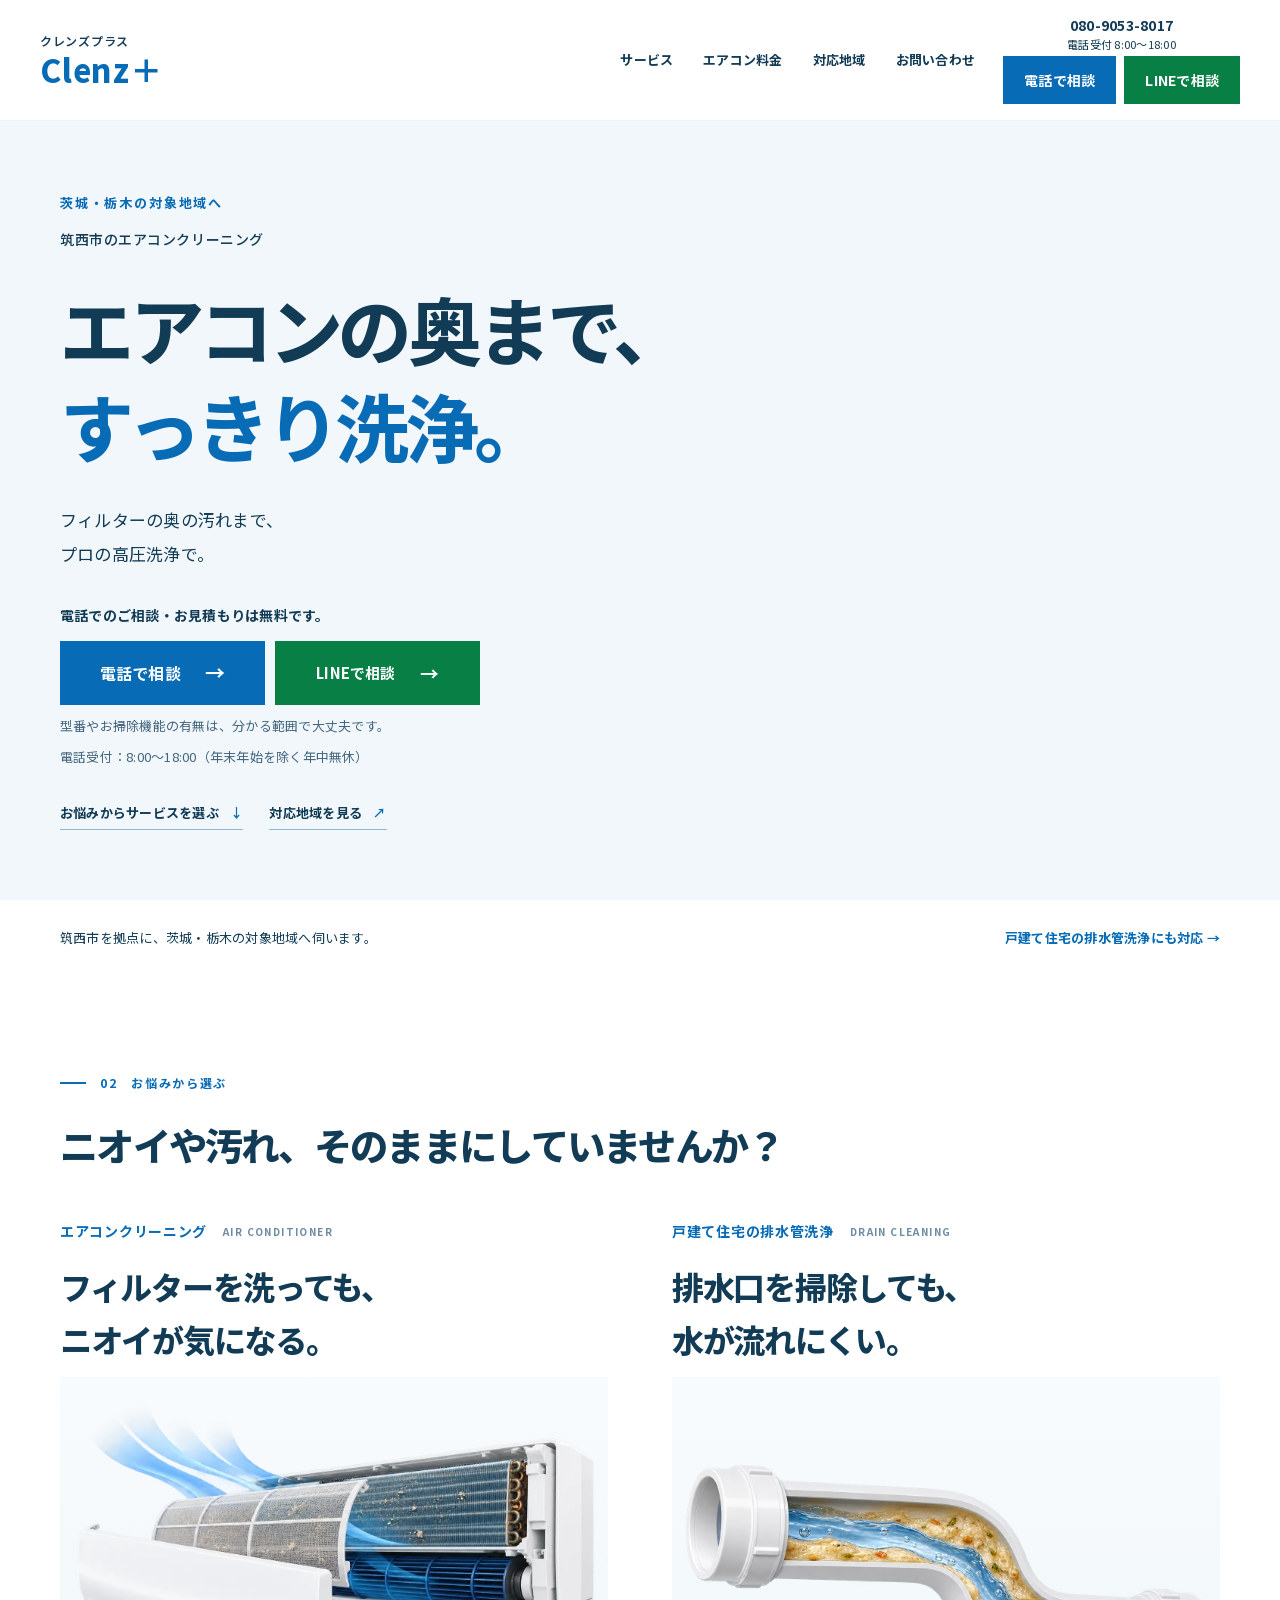
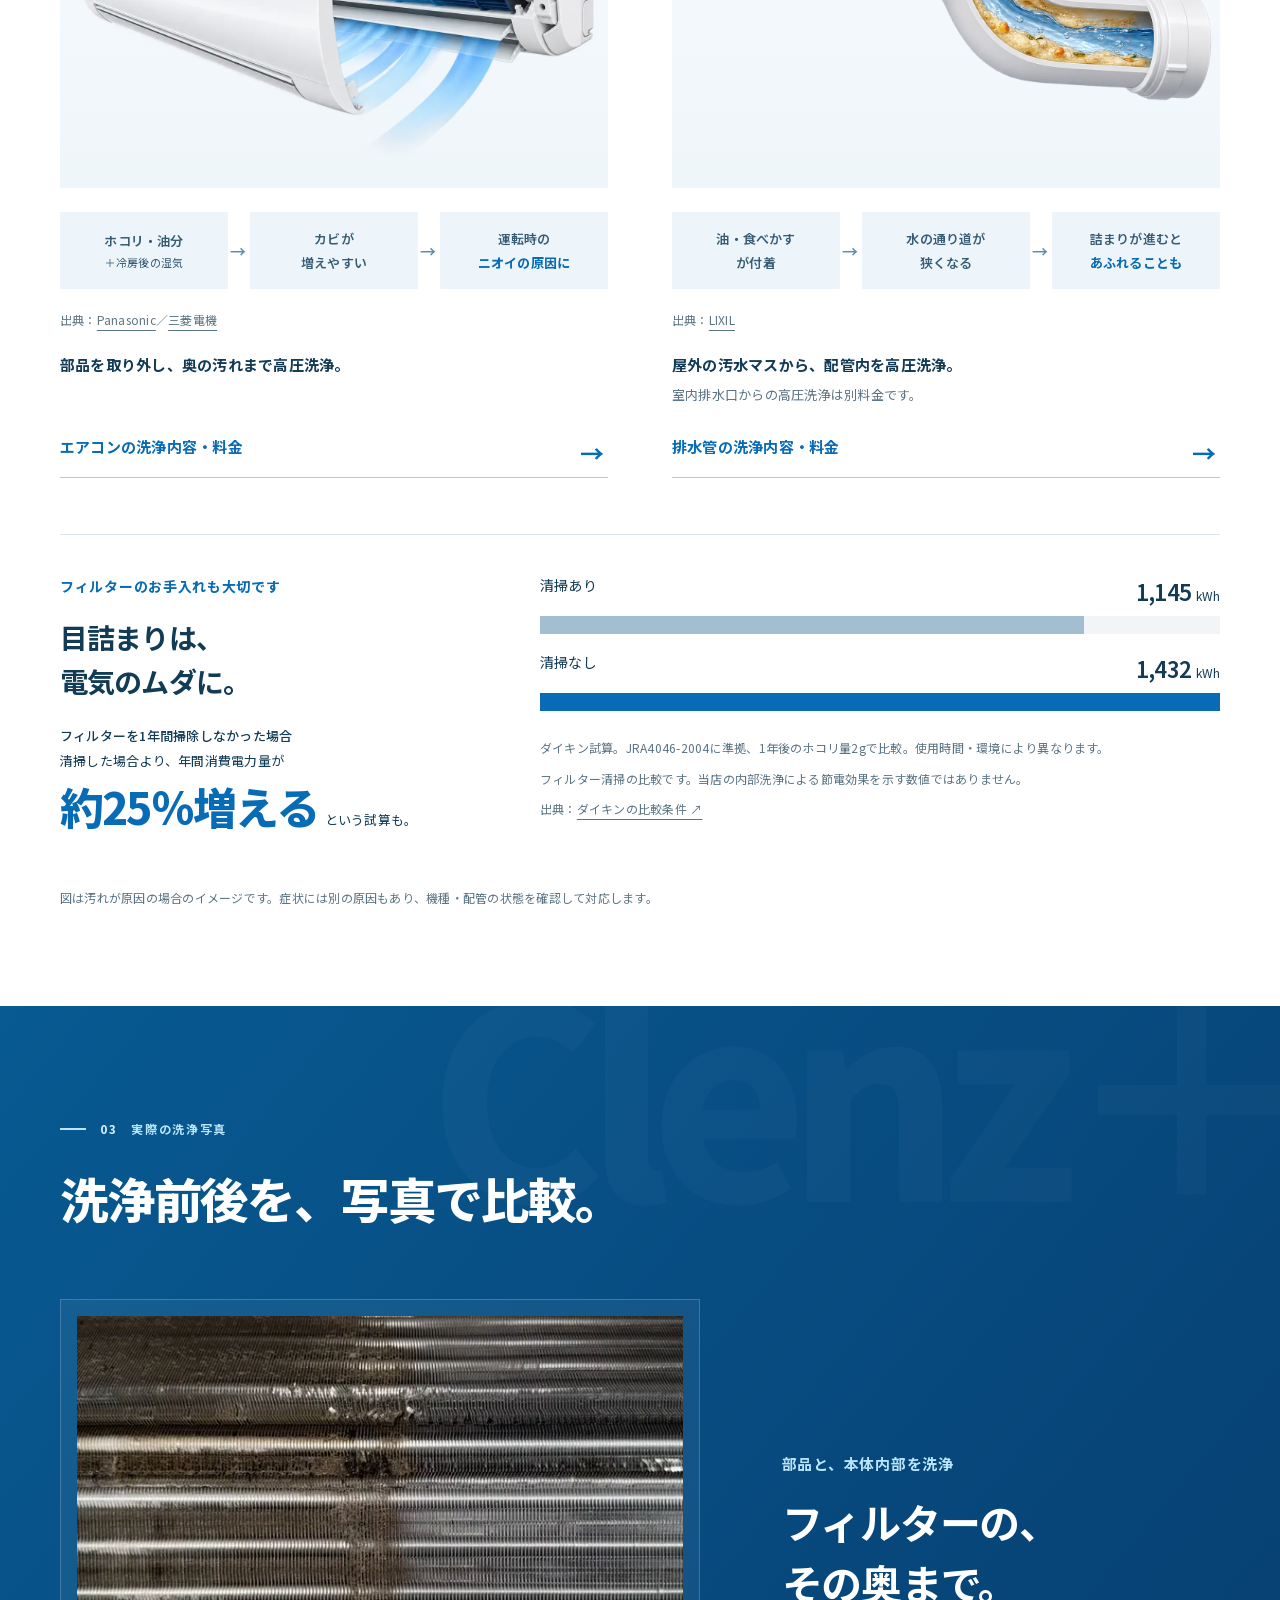
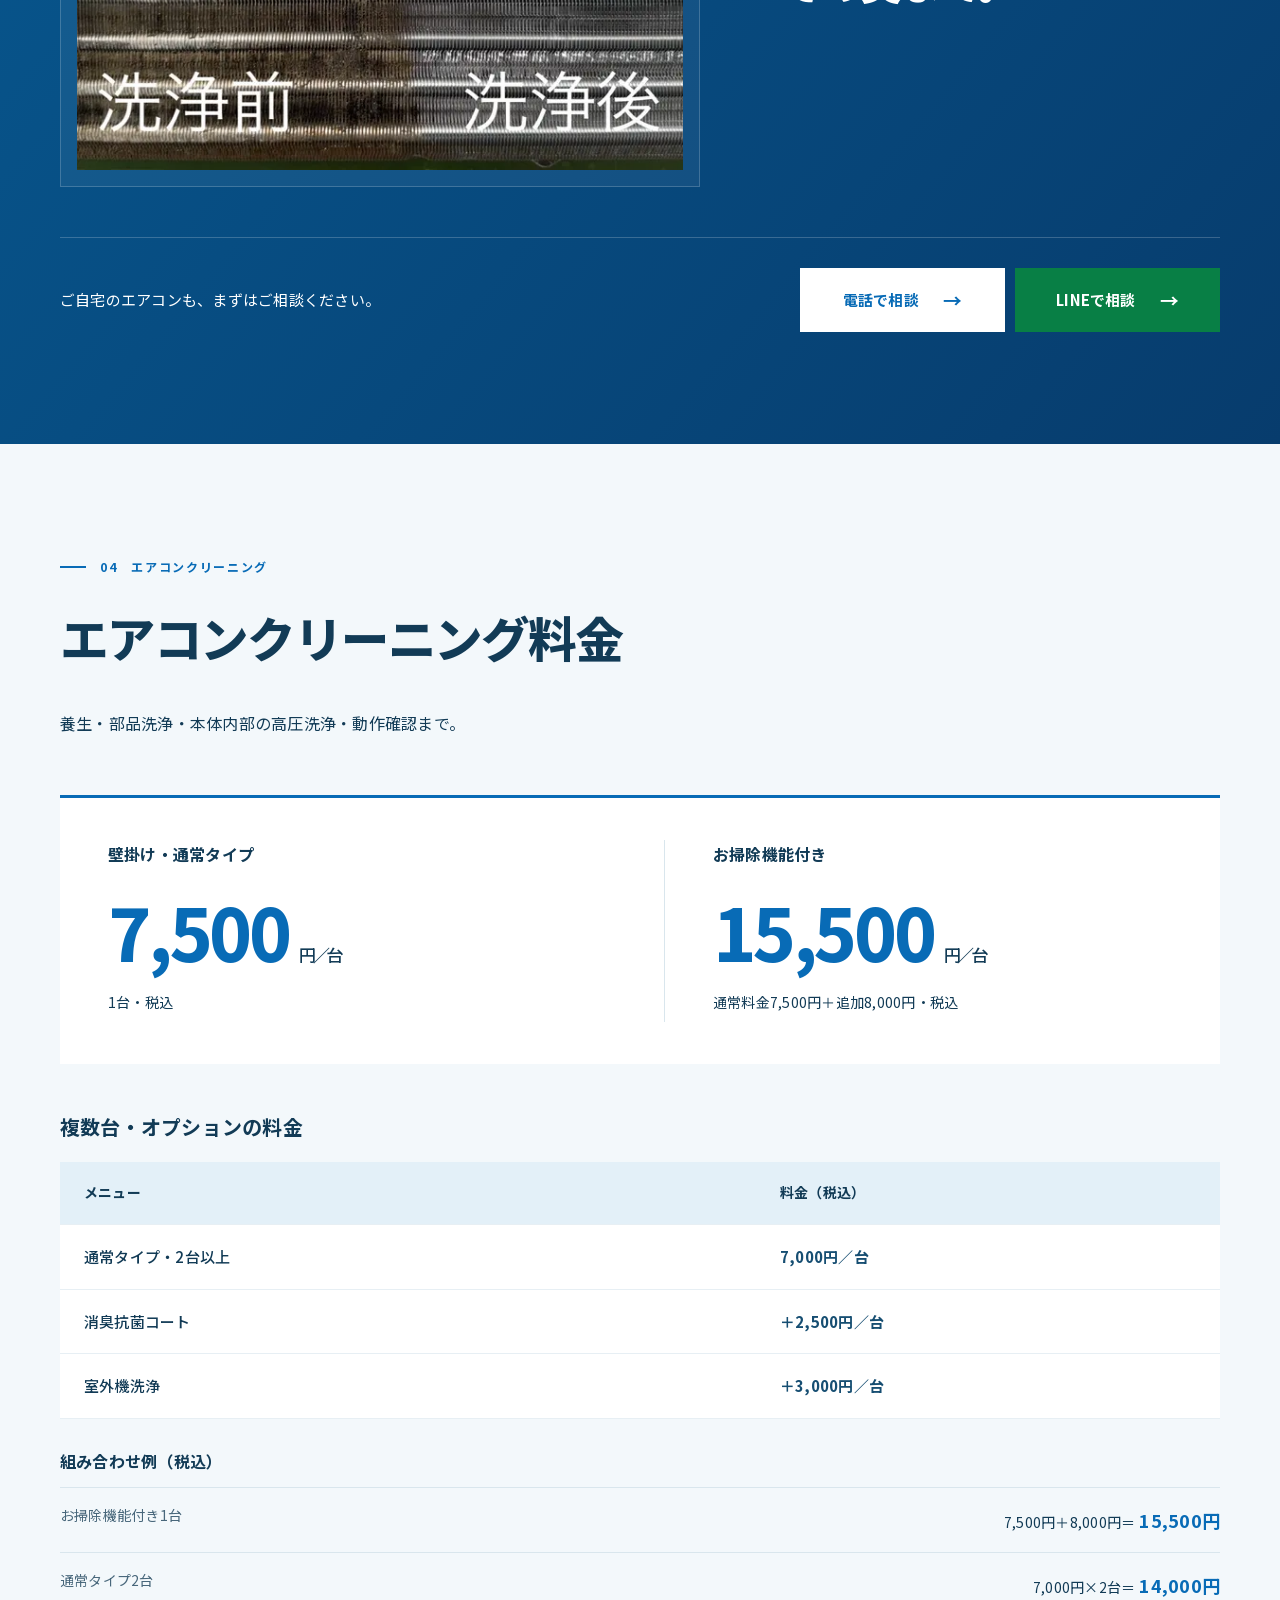
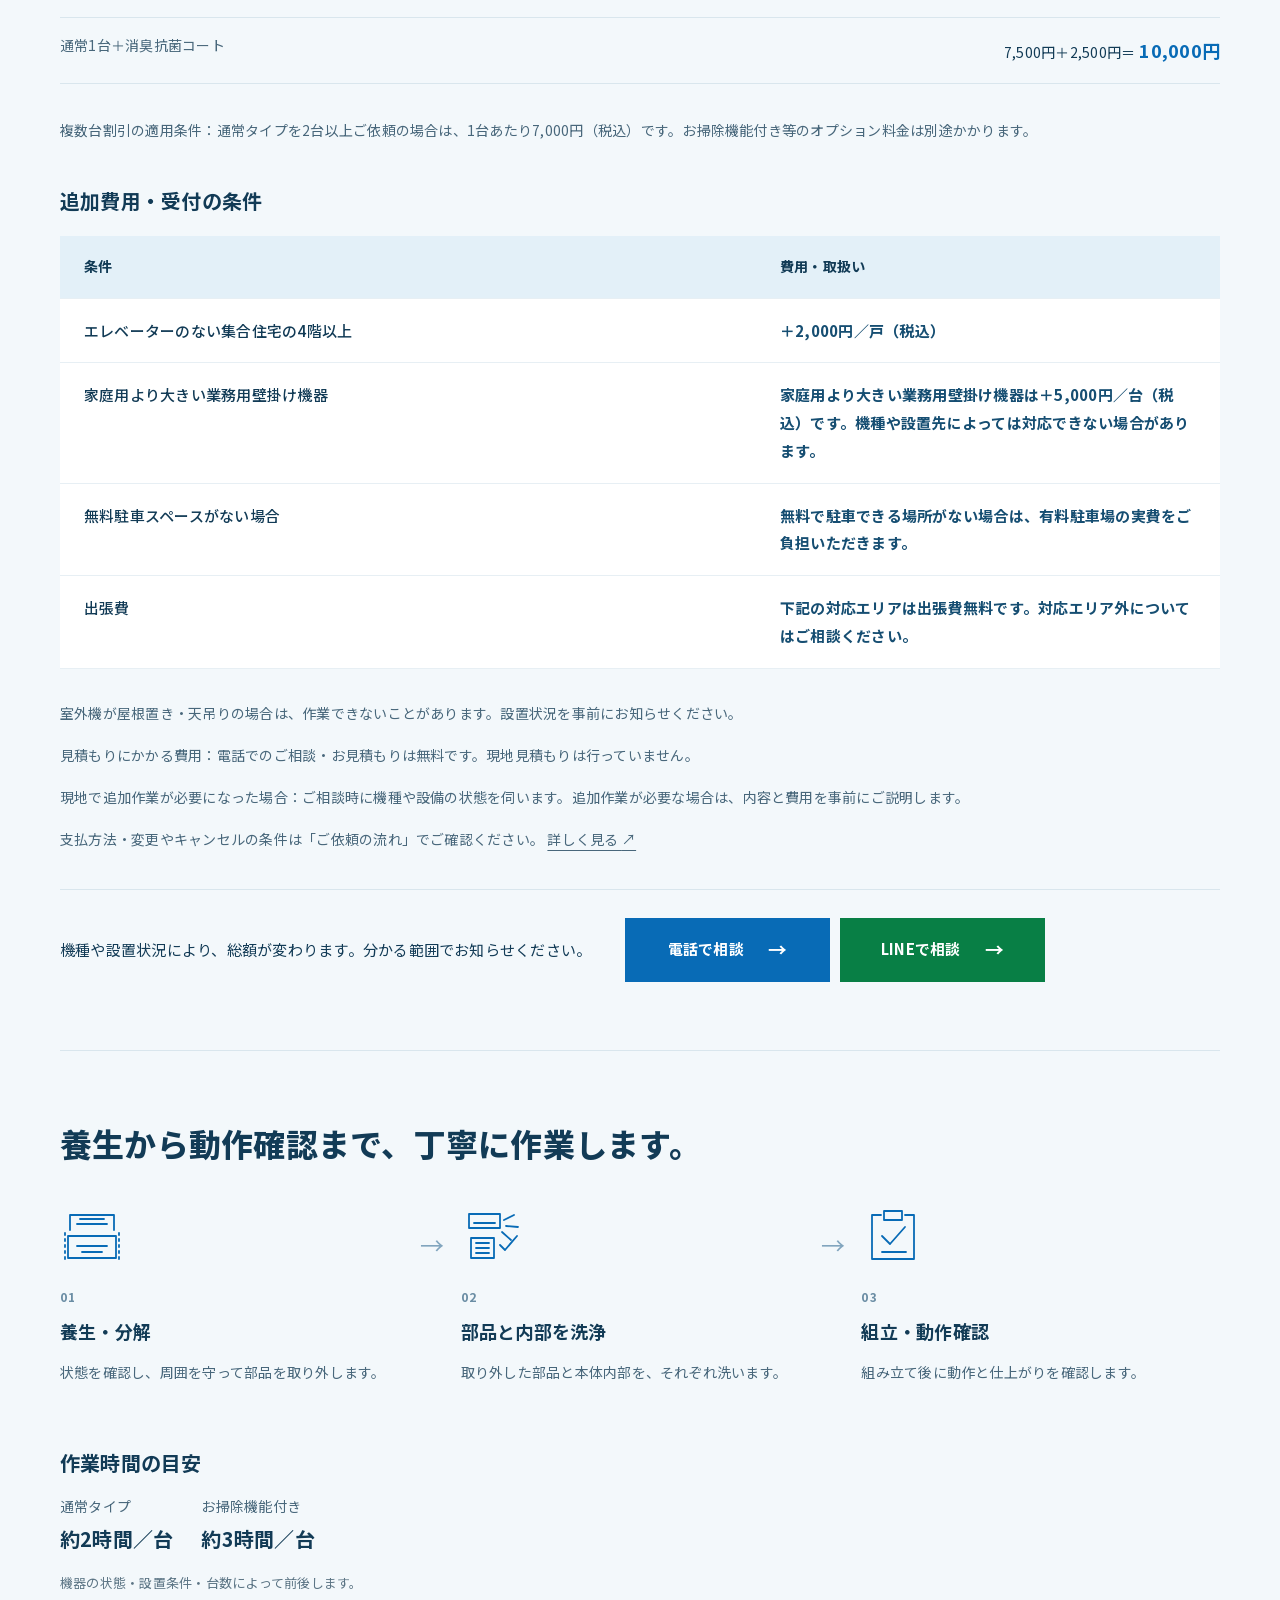
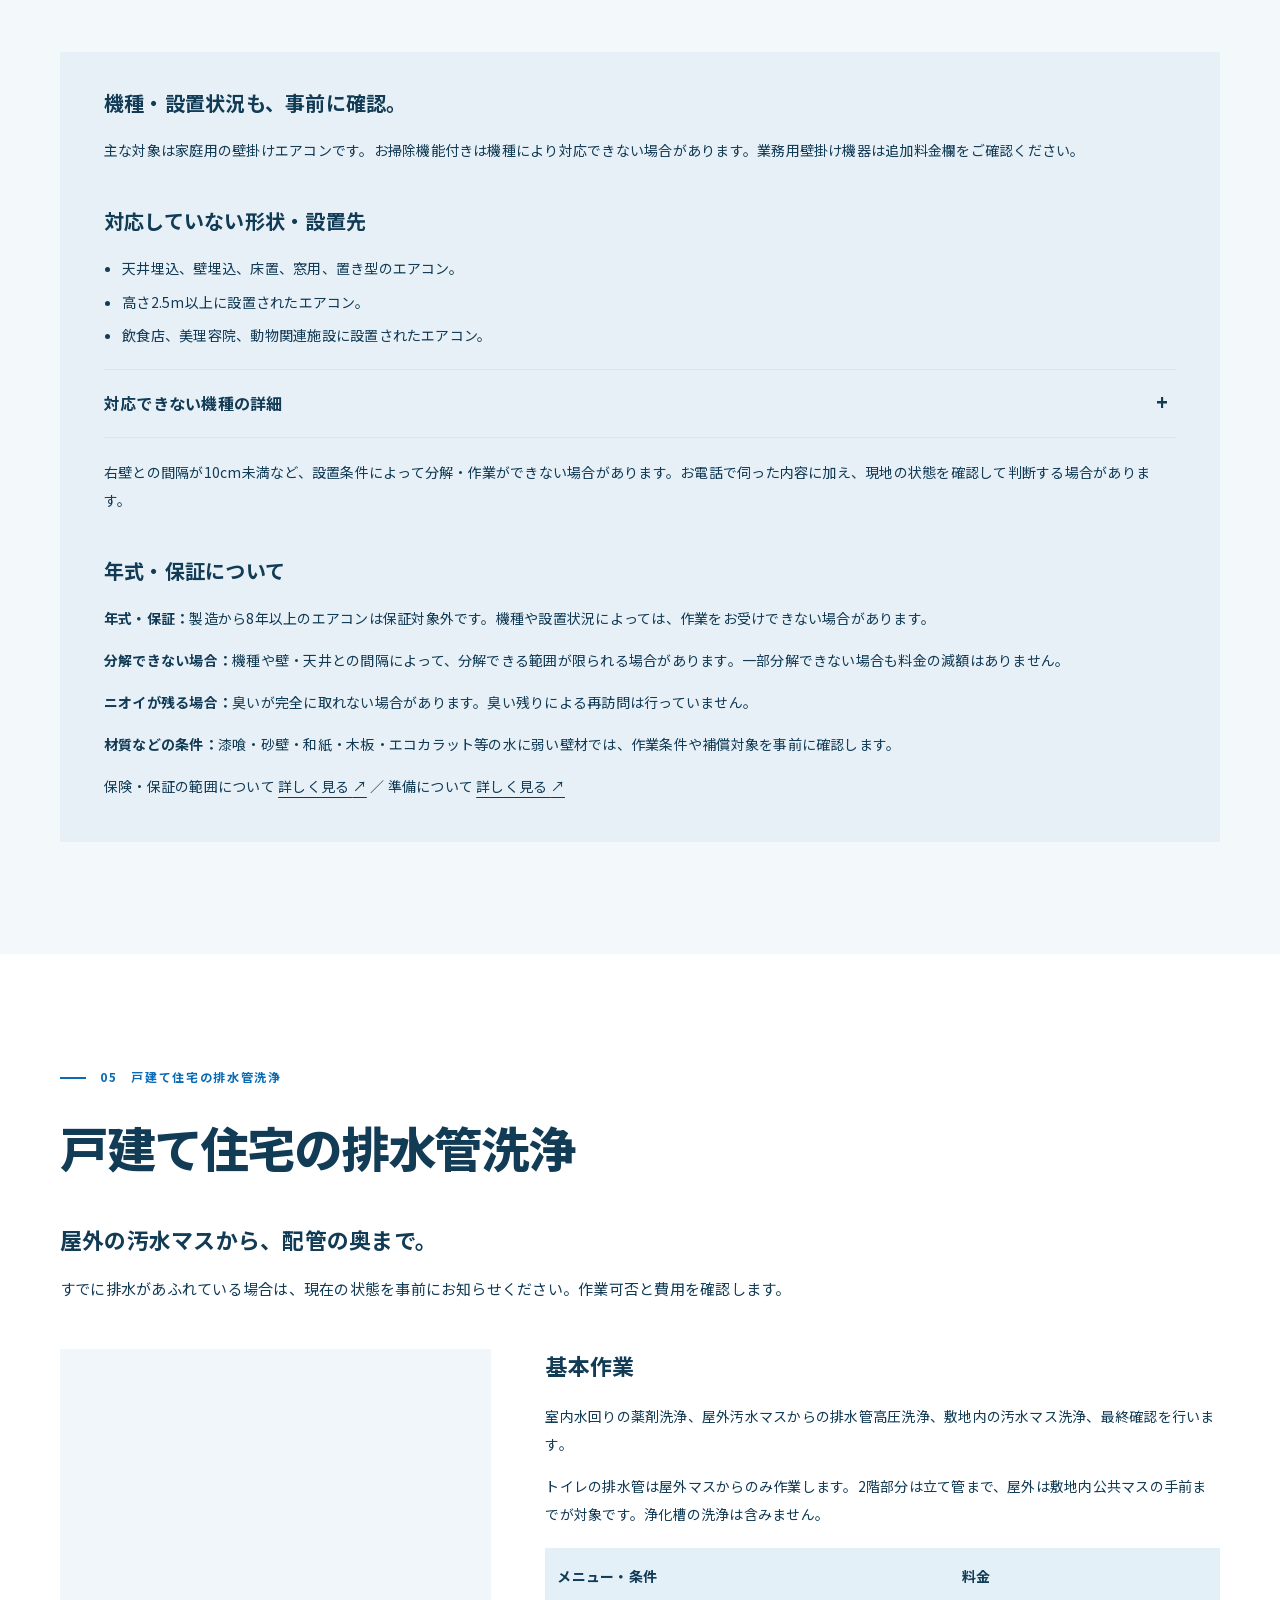
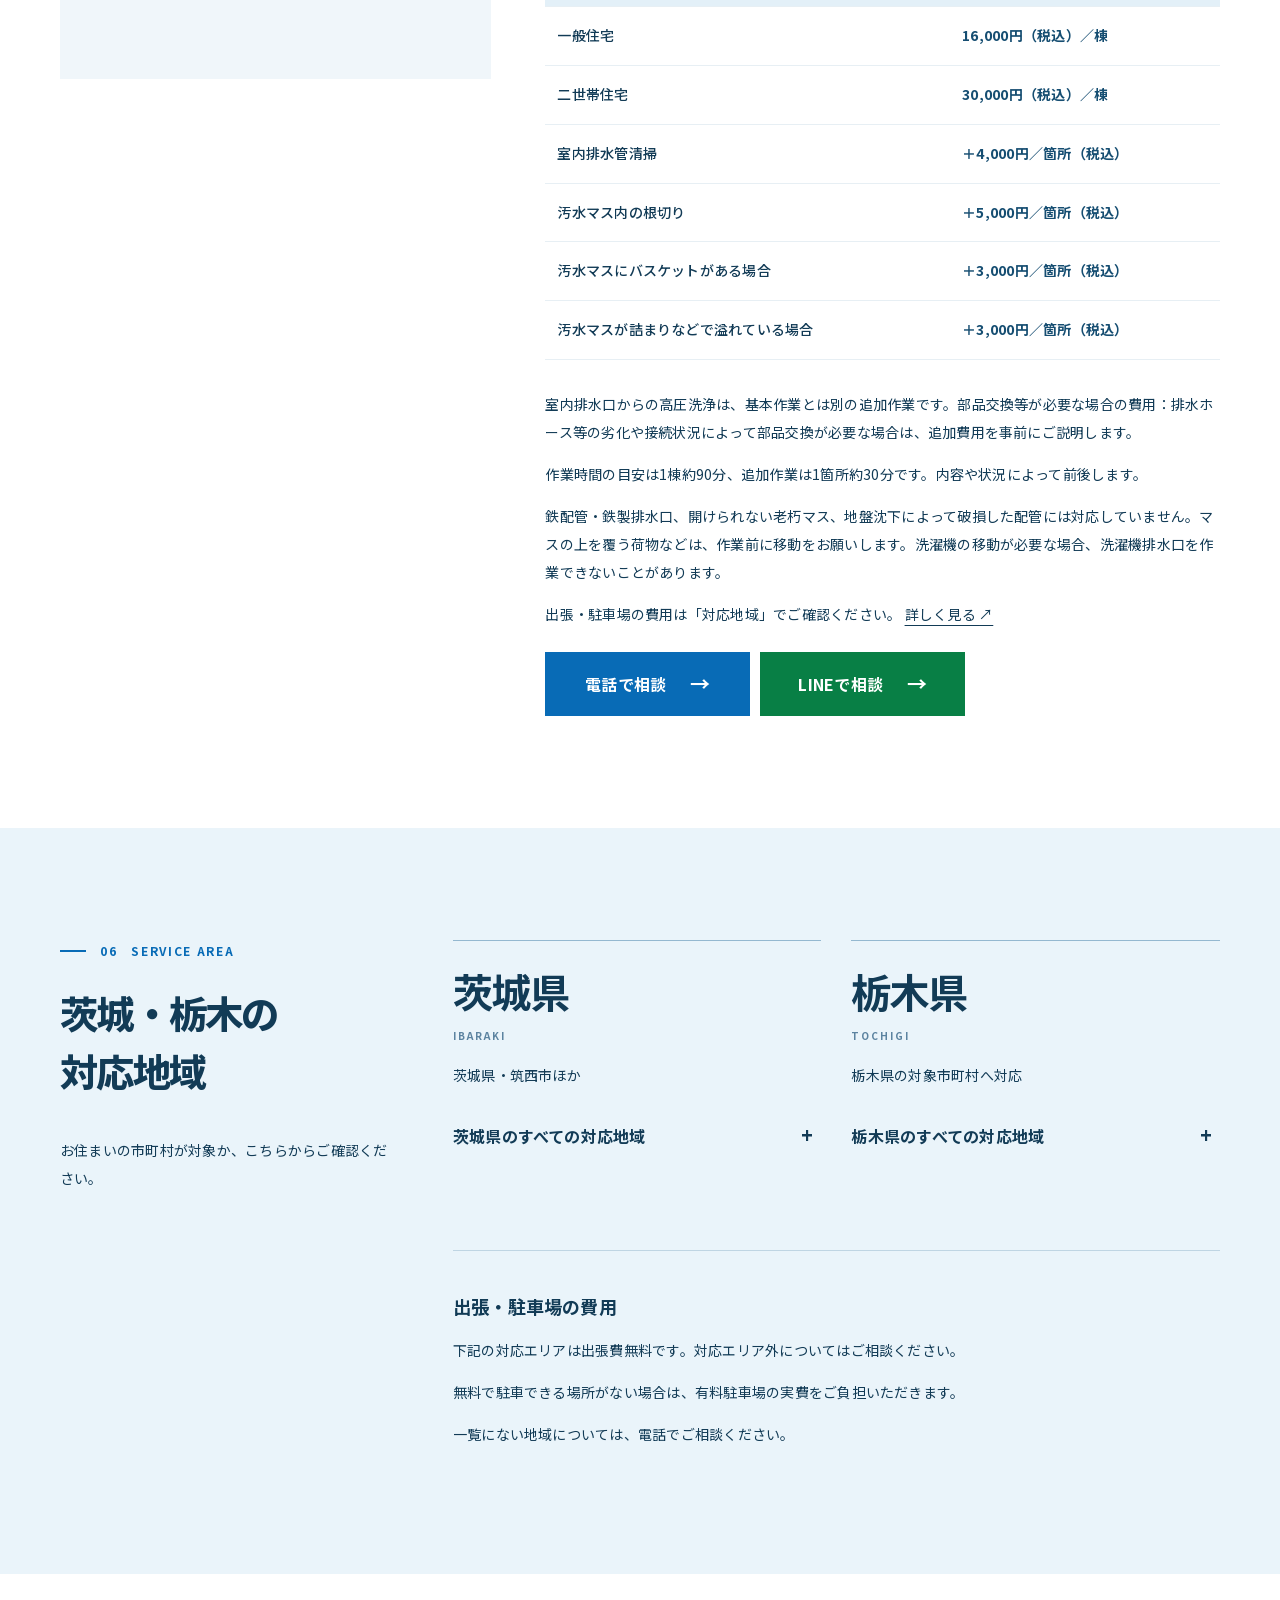
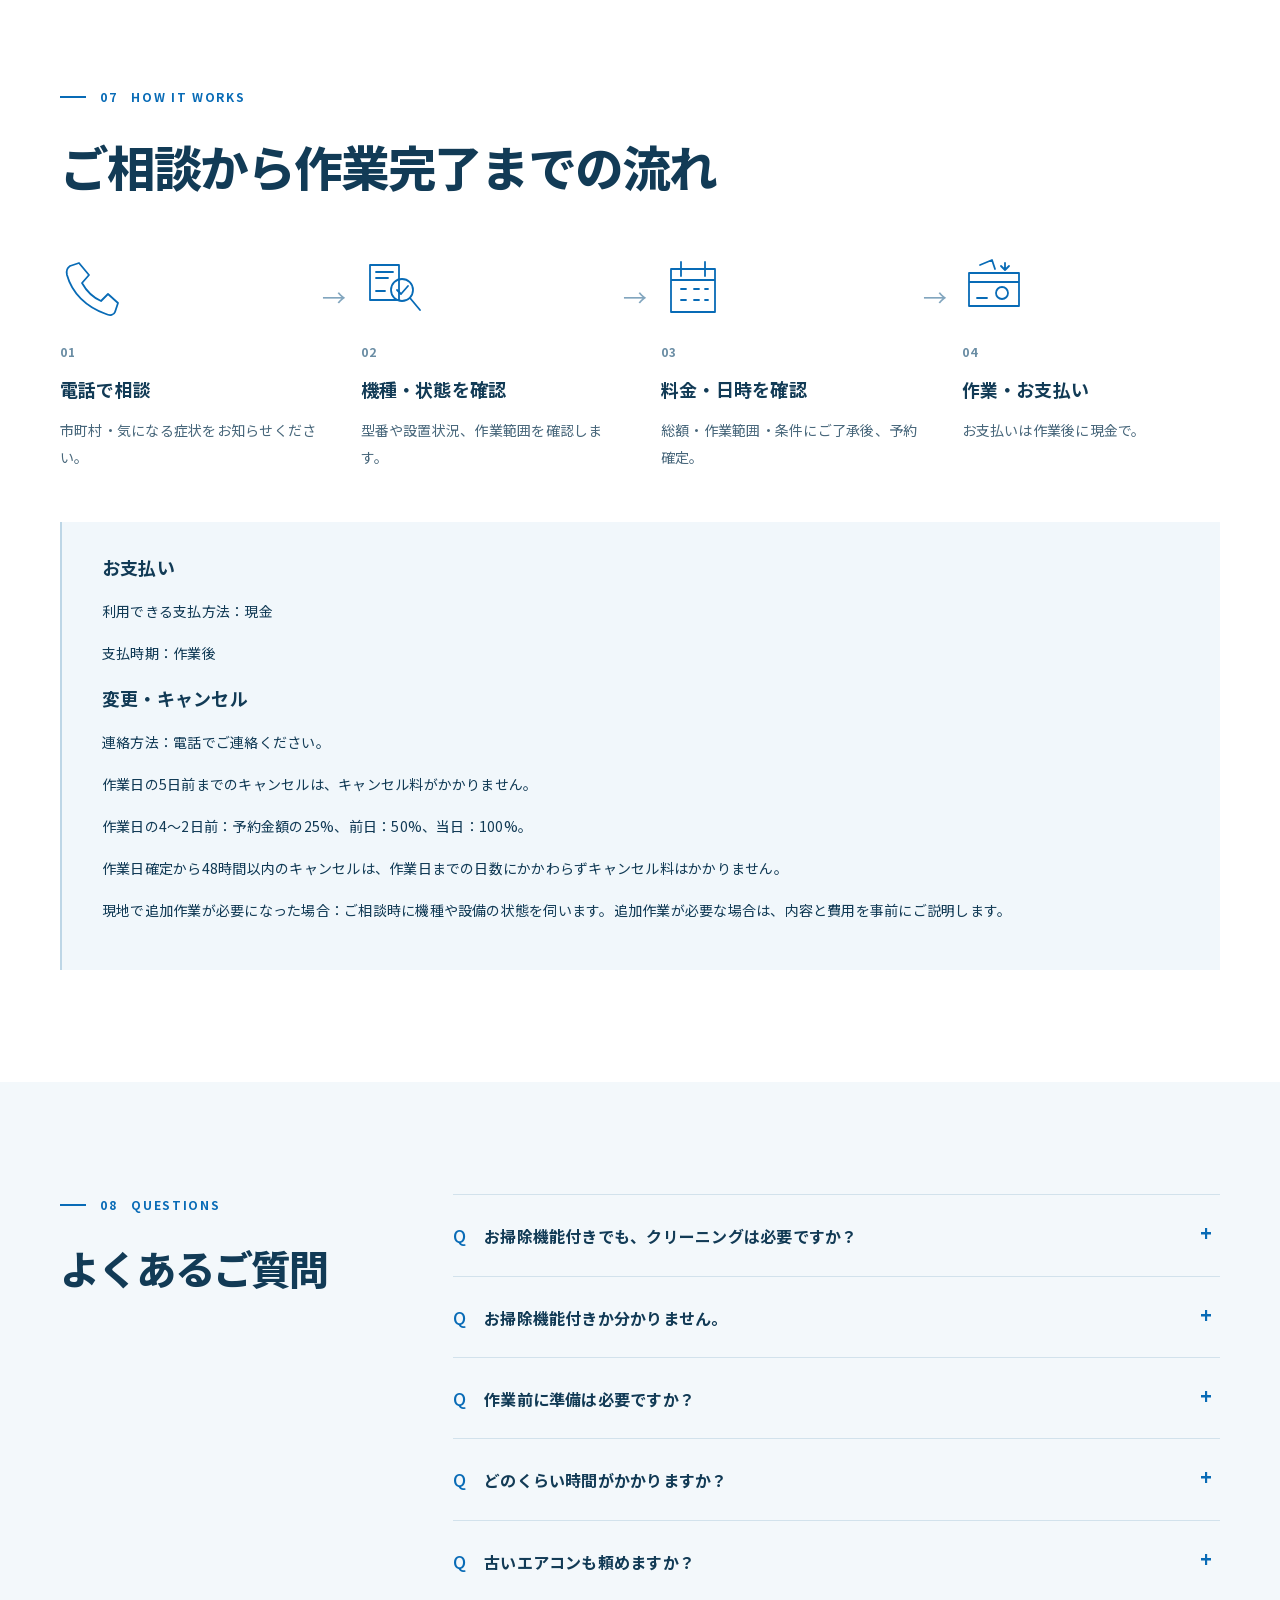
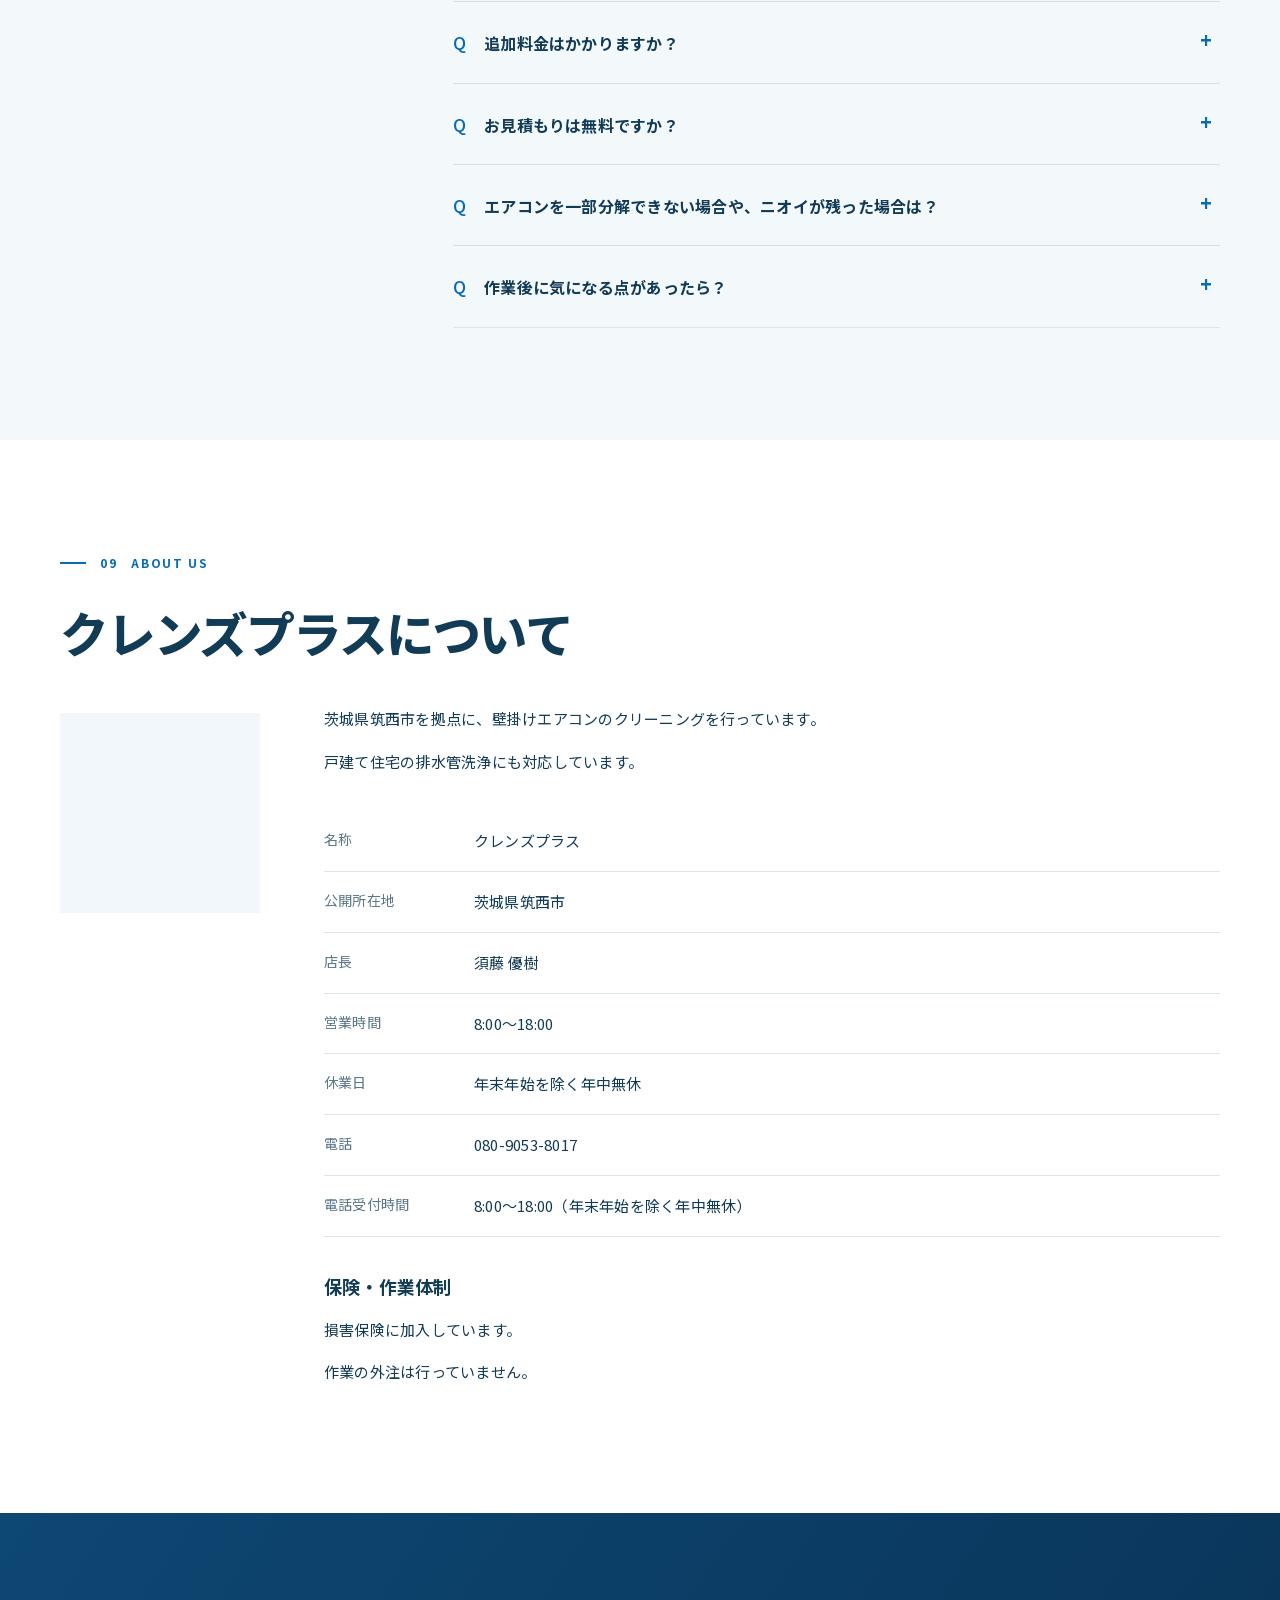
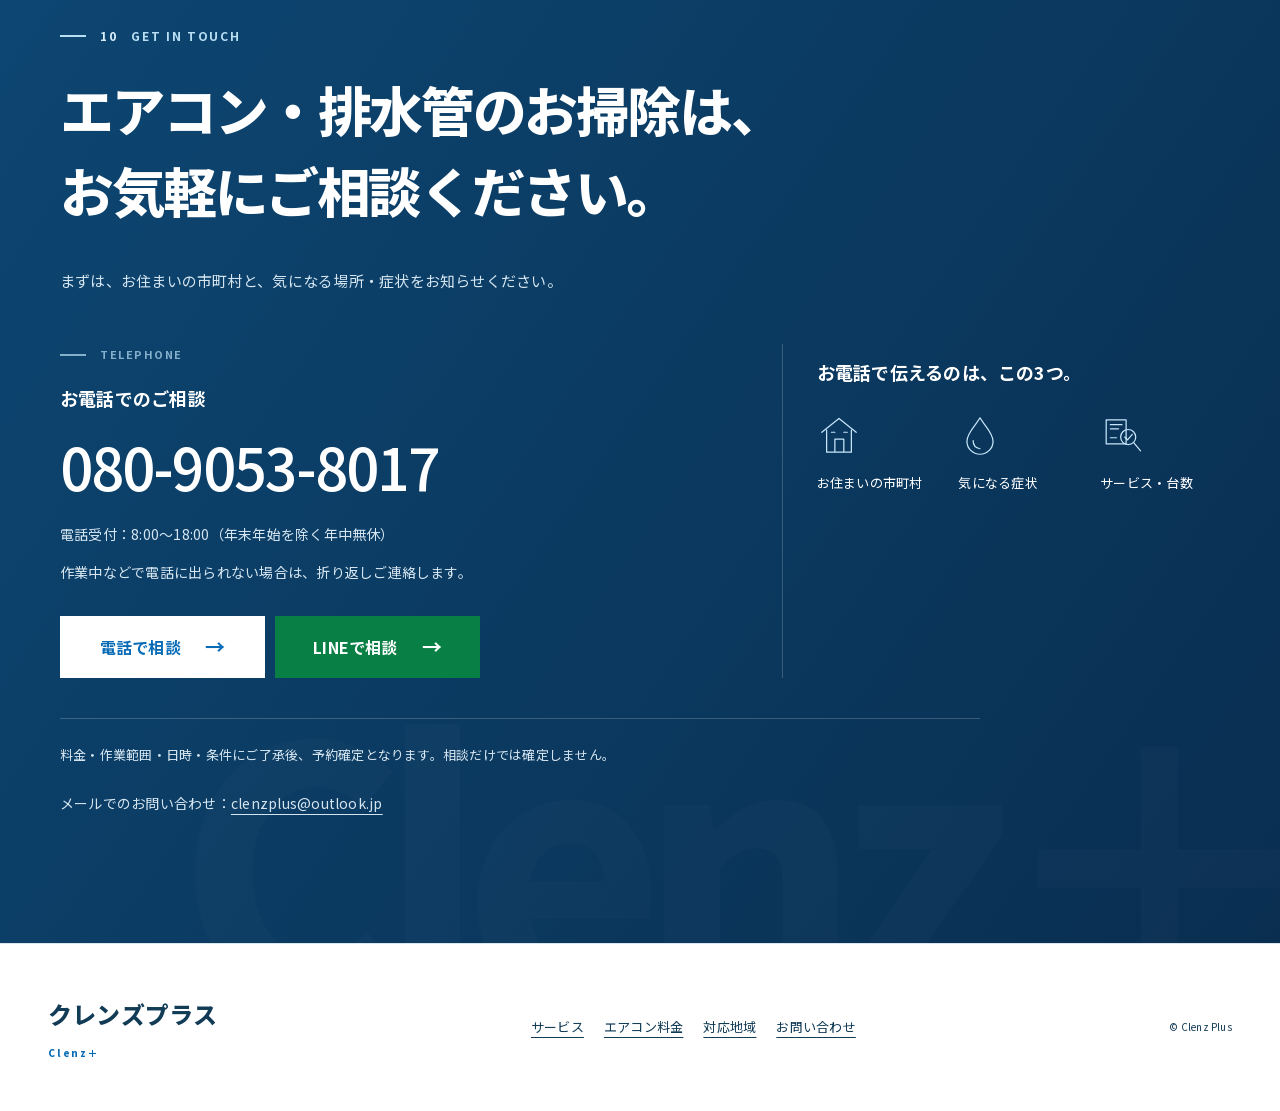
==== commit e4b9b3e6: "Add LINE consultation CTA alongside phone contact actions" ====
--- a/index.html
+++ b/index.html
@@ -21,12 +21,12 @@
 <meta name="twitter:card" content="summary_large_image">
 <link rel="icon" href="assets/favicon.svg" type="image/svg+xml">
 <link rel="preload" href="assets/fonts/clenz-sans-jp.f50845629a91.woff2" as="font" type="font/woff2" crossorigin>
-<link rel="stylesheet" href="assets/site.5249c25585ea.css">
-<script src="assets/site.cfa76db49326.js" defer></script>
+<link rel="stylesheet" href="assets/site.6b07d2897a75.css">
+<script src="assets/site.ecad7fc842e9.js" defer></script>
 <script type="application/ld+json">{"@context":"https://schema.org","@type":"Organization","name":"クレンズプラス","url":"https://clenzplus.com/","telephone":"+818090538017"}</script>
 </head>
 <body>
-<div class="site-frame"><a class="skip" href="#top">本文へ移動</a><header class="site-header"><div class="header-inner"><a class="brand" href="#top" aria-label="クレンズプラス ページ先頭へ"><span>クレンズプラス</span><small>Clenz＋</small></a><nav class="desktop-nav" aria-label="主要ナビゲーション"><a href="#services">サービス</a><a href="#aircon">エアコン料金</a><a href="#area">対応地域</a><a href="#contact">お問い合わせ</a></nav><div class="header-contact"><p class="header-phone-number">080-9053-8017<small>電話受付 8:00〜18:00</small></p><div class="contact-action"><a class="button phone" href="tel:+818090538017" data-contact="phone" aria-label="080-9053-8017に電話で相談する">電話で相談</a></div></div><details class="menu"><summary><span class="menu-closed">メニュー</span><span class="menu-open">閉じる</span><i aria-hidden="true"></i></summary><nav aria-label="ページ内メニュー"><a href="#services">サービス</a><a href="#aircon">エアコン料金</a><a href="#area">対応地域</a><a href="#contact">お問い合わせ</a></nav></details></div></header>
+<div class="site-frame"><a class="skip" href="#top">本文へ移動</a><header class="site-header"><div class="header-inner"><a class="brand" href="#top" aria-label="クレンズプラス ページ先頭へ"><span>クレンズプラス</span><small>Clenz＋</small></a><nav class="desktop-nav" aria-label="主要ナビゲーション"><a href="#services">サービス</a><a href="#aircon">エアコン料金</a><a href="#area">対応地域</a><a href="#contact">お問い合わせ</a></nav><div class="header-contact"><p class="header-phone-number">080-9053-8017<small>電話受付 8:00〜18:00</small></p><div class="contact-action"><a class="button phone" href="tel:+818090538017" data-contact="phone" aria-label="080-9053-8017に電話で相談する">電話で相談</a><a class="button line" href="https://line.me/ti/p/SWEsFx4-TM" data-contact="line" aria-label="クレンズプラスのLINEで相談する">LINEで相談</a></div></div><details class="menu"><summary><span class="menu-closed">メニュー</span><span class="menu-open">閉じる</span><i aria-hidden="true"></i></summary><nav aria-label="ページ内メニュー"><a href="#services">サービス</a><a href="#aircon">エアコン料金</a><a href="#area">対応地域</a><a href="#contact">お問い合わせ</a></nav></details></div></header>
 <main><section class="hero" aria-labelledby="top">
 <div class="hero-stage">
 <figure class="hero-photo"><picture><source media="(max-width:767px)" srcset="assets/hero-stock-room-mobile.9cc8ebc35ae8.webp"><img src="assets/hero-stock-room.f1c9bbeacd6f.webp" width="1600" height="2399" fetchpriority="high" decoding="async" alt="壁掛けエアコンのある明るい室内のイメージ写真"></picture></figure>
@@ -35,7 +35,7 @@
 <h1 id="top" tabindex="-1">筑西市のエアコンクリーニング</h1>
 <p class="hero-copy"><span>エアコンの奥まで、</span><span>すっきり洗浄。</span></p>
 <p class="hero-lead">フィルターの奥の汚れまで、<br>プロの高圧洗浄で。</p>
-<div class="hero-consult"><p class="hero-selection-title">電話でのご相談・お見積もりは無料です。</p><div class="contact-action" data-cta-group="hero"><a class="button phone" href="tel:+818090538017" data-contact="phone" aria-label="080-9053-8017に電話で相談する">電話で相談する</a></div><p class="hero-cta-note">型番やお掃除機能の有無は、分かる範囲で大丈夫です。</p><p class="hero-phone-hours small">電話受付：<span>8:00〜18:00（年末年始を除く年中無休）</span></p></div>
+<div class="hero-consult"><p class="hero-selection-title">電話でのご相談・お見積もりは無料です。</p><div class="contact-action" data-cta-group="hero"><a class="button phone" href="tel:+818090538017" data-contact="phone" aria-label="080-9053-8017に電話で相談する">電話で相談</a><a class="button line" href="https://line.me/ti/p/SWEsFx4-TM" data-contact="line" aria-label="クレンズプラスのLINEで相談する">LINEで相談</a></div><p class="hero-cta-note">型番やお掃除機能の有無は、分かる範囲で大丈夫です。</p><p class="hero-phone-hours small">電話受付：<span>8:00〜18:00（年末年始を除く年中無休）</span></p></div>
 <div class="text-links"><a href="#services">お悩みからサービスを選ぶ <span aria-hidden="true">↓</span></a><a href="#area">対応地域を見る <span aria-hidden="true">↗</span></a></div>
 </div></div></div>
 <div class="hero-location container"><p>筑西市を拠点に、茨城・栃木の対象地域へ伺います。</p><a href="#drain">戸建て住宅の排水管洗浄にも対応 <span aria-hidden="true">→</span></a></div>
@@ -70,7 +70,7 @@
 <section class="section works" aria-labelledby="works"><span class="section-watermark" aria-hidden="true">Clenz＋</span><div class="container">
 <div class="section-heading"><p class="eyebrow"><span>03</span> 実際の洗浄写真</p><h2 id="works" tabindex="-1">洗浄前後を、写真で比較。</h2></div>
 <div class="work-evidence"><figure class="work-main"><img src="assets/aircon-heat-exchanger-comparison.b47b18da4fb6.webp" width="640" height="480" loading="lazy" alt="エアコン熱交換器の洗浄前後を比較した写真"></figure><div class="work-detail"><p class="service-tag">部品と、本体内部を洗浄</p><h3>フィルターの、<br>その奥まで。</h3></div></div>
-<div class="evidence-footer"><div class="inline-consult"><p>ご自宅のエアコンも、まずはご相談ください。</p><div class="contact-action" data-cta-group="works"><a class="button phone" href="tel:+818090538017" data-contact="phone" aria-label="080-9053-8017に電話で相談する">電話で相談する</a></div></div></div>
+<div class="evidence-footer"><div class="inline-consult"><p>ご自宅のエアコンも、まずはご相談ください。</p><div class="contact-action" data-cta-group="works"><a class="button phone" href="tel:+818090538017" data-contact="phone" aria-label="080-9053-8017に電話で相談する">電話で相談</a><a class="button line" href="https://line.me/ti/p/SWEsFx4-TM" data-contact="line" aria-label="クレンズプラスのLINEで相談する">LINEで相談</a></div></div></div>
 </div></section>
 <section class="section aircon" aria-labelledby="aircon"><div class="container"><p class="eyebrow"><span>04</span> エアコンクリーニング</p><h2 id="aircon" tabindex="-1">エアコンクリーニング料金</h2><p class="section-intro">養生・部品洗浄・本体内部の高圧洗浄・動作確認まで。</p><div class="service-module price-module"><div class="price-leads"><article><p>壁掛け・通常タイプ</p><p class="price">7,500<small>円／台</small></p><p>1台・税込</p></article><article><p>お掃除機能付き</p><p class="price">15,500<small>円／台</small></p><p>通常料金7,500円＋追加8,000円・税込</p></article></div>
 <h3>複数台・オプションの料金</h3>
@@ -92,7 +92,7 @@
 <p>見積もりにかかる費用：<span>電話でのご相談・お見積もりは無料です。現地見積もりは行っていません。</span></p>
 <p>現地で追加作業が必要になった場合：<span>ご相談時に機種や設備の状態を伺います。追加作業が必要な場合は、内容と費用を事前にご説明します。</span></p>
 <p>支払方法・変更やキャンセルの条件は「ご依頼の流れ」でご確認ください。 <a href="#flow">詳しく見る <span aria-hidden="true">↗</span></a></p>
-<div class="inline-consult"><p>機種や設置状況により、総額が変わります。分かる範囲でお知らせください。</p><div class="contact-action" data-cta-group="aircon"><a class="button phone" href="tel:+818090538017" data-contact="phone" aria-label="080-9053-8017に電話で相談する">電話で相談する</a></div></div></div><div class="service-module process-module"><h3 id="reasons" tabindex="-1" class="process-heading">養生から動作確認まで、丁寧に作業します。</h3><div class="process"><article><svg class="step-icon" viewbox="0 0 64 64" width="64" height="64" aria-hidden="true" focusable="false" fill="none" stroke="currentColor" stroke-width="1.8" stroke-linecap="round" stroke-linejoin="round"><path d="M10 27V12h44v15M17 21h30M20 16h24"></path><path d="M8 33h48v22H8zM17 43h30M22 49h20"></path><path d="M5 30v29M59 30v29" stroke-dasharray="2 4"></path></svg><span class="process-number">01</span><h4>養生・分解</h4><p>状態を確認し、周囲を守って部品を取り外します。</p></article><article><svg class="step-icon" viewbox="0 0 64 64" width="64" height="64" aria-hidden="true" focusable="false" fill="none" stroke="currentColor" stroke-width="1.8" stroke-linecap="round" stroke-linejoin="round"><path d="M8 11h31v14H8zM13 20h21M43 17l10-5M45 23l12 1M41 29l9 8"></path><path d="M10 35h23v20H10zM15 40h13M15 45h13M15 50h13M39 42l5 5 12-14"></path></svg><span class="process-number">02</span><h4>部品と内部を洗浄</h4><p>取り外した部品と本体内部を、それぞれ洗います。</p></article><article><svg class="step-icon" viewbox="0 0 64 64" width="64" height="64" aria-hidden="true" focusable="false" fill="none" stroke="currentColor" stroke-width="1.8" stroke-linecap="round" stroke-linejoin="round"><path d="M20 12H11v44h42V12h-9M23 8h18v9H23zM21 33l8 8 15-17M21 49h24"></path></svg><span class="process-number">03</span><h4>組立・動作確認</h4><p>組み立て後に動作と仕上がりを確認します。</p></article></div><h3>作業時間の目安</h3>
+<div class="inline-consult"><p>機種や設置状況により、総額が変わります。分かる範囲でお知らせください。</p><div class="contact-action" data-cta-group="aircon"><a class="button phone" href="tel:+818090538017" data-contact="phone" aria-label="080-9053-8017に電話で相談する">電話で相談</a><a class="button line" href="https://line.me/ti/p/SWEsFx4-TM" data-contact="line" aria-label="クレンズプラスのLINEで相談する">LINEで相談</a></div></div></div><div class="service-module process-module"><h3 id="reasons" tabindex="-1" class="process-heading">養生から動作確認まで、丁寧に作業します。</h3><div class="process"><article><svg class="step-icon" viewbox="0 0 64 64" width="64" height="64" aria-hidden="true" focusable="false" fill="none" stroke="currentColor" stroke-width="1.8" stroke-linecap="round" stroke-linejoin="round"><path d="M10 27V12h44v15M17 21h30M20 16h24"></path><path d="M8 33h48v22H8zM17 43h30M22 49h20"></path><path d="M5 30v29M59 30v29" stroke-dasharray="2 4"></path></svg><span class="process-number">01</span><h4>養生・分解</h4><p>状態を確認し、周囲を守って部品を取り外します。</p></article><article><svg class="step-icon" viewbox="0 0 64 64" width="64" height="64" aria-hidden="true" focusable="false" fill="none" stroke="currentColor" stroke-width="1.8" stroke-linecap="round" stroke-linejoin="round"><path d="M8 11h31v14H8zM13 20h21M43 17l10-5M45 23l12 1M41 29l9 8"></path><path d="M10 35h23v20H10zM15 40h13M15 45h13M15 50h13M39 42l5 5 12-14"></path></svg><span class="process-number">02</span><h4>部品と内部を洗浄</h4><p>取り外した部品と本体内部を、それぞれ洗います。</p></article><article><svg class="step-icon" viewbox="0 0 64 64" width="64" height="64" aria-hidden="true" focusable="false" fill="none" stroke="currentColor" stroke-width="1.8" stroke-linecap="round" stroke-linejoin="round"><path d="M20 12H11v44h42V12h-9M23 8h18v9H23zM21 33l8 8 15-17M21 49h24"></path></svg><span class="process-number">03</span><h4>組立・動作確認</h4><p>組み立て後に動作と仕上がりを確認します。</p></article></div><h3>作業時間の目安</h3>
 <p><span class="time-item">通常タイプ <strong>約2時間／台</strong></span><span class="time-item">お掃除機能付き <strong>約3時間／台</strong></span><small class="time-note">機器の状態・設置条件・台数によって前後します。</small></p>
 </div><div class="service-module eligibility-module"><h3>機種・設置状況も、事前に確認。</h3>
 <p>主な対象は家庭用の壁掛けエアコンです。お掃除機能付きは機種により対応できない場合があります。業務用壁掛け機器は追加料金欄をご確認ください。</p>
@@ -126,7 +126,7 @@
 <p>室内排水口からの高圧洗浄は、基本作業とは別の追加作業です。部品交換等が必要な場合の費用：<span>排水ホース等の劣化や接続状況によって部品交換が必要な場合は、追加費用を事前にご説明します。</span></p>
 <p>作業時間の目安は1棟約90分、追加作業は1箇所約30分です。内容や状況によって前後します。</p>
 <p>鉄配管・鉄製排水口、開けられない老朽マス、地盤沈下によって破損した配管には対応していません。マスの上を覆う荷物などは、作業前に移動をお願いします。洗濯機の移動が必要な場合、洗濯機排水口を作業できないことがあります。</p>
-<p>出張・駐車場の費用は「対応地域」でご確認ください。 <a href="#area">詳しく見る <span aria-hidden="true">↗</span></a></p><div class="contact-action"><a class="button phone" href="tel:+818090538017" data-contact="phone" aria-label="080-9053-8017に電話で相談する">電話で相談する</a></div></div></div></div></section>
+<p>出張・駐車場の費用は「対応地域」でご確認ください。 <a href="#area">詳しく見る <span aria-hidden="true">↗</span></a></p><div class="contact-action"><a class="button phone" href="tel:+818090538017" data-contact="phone" aria-label="080-9053-8017に電話で相談する">電話で相談</a><a class="button line" href="https://line.me/ti/p/SWEsFx4-TM" data-contact="line" aria-label="クレンズプラスのLINEで相談する">LINEで相談</a></div></div></div></div></section>
 <section class="section area" aria-labelledby="area"><div class="container"><p class="eyebrow"><span>06</span> SERVICE AREA</p><h2 id="area" tabindex="-1">茨城・栃木の<br>対応地域</h2><p class="section-intro">お住まいの市町村が対象か、こちらからご確認ください。</p><div class="area-grid"><article><p class="area-name">茨城県<span>IBARAKI</span></p><p>茨城県・筑西市ほか</p><details><summary>茨城県のすべての対応地域</summary><p>筑西市、石岡市、小美玉市、笠間市、かすみがうら市、古河市、桜川市、下妻市、常総市、つくば市、つくばみらい市、土浦市、坂東市、水戸市、結城市、稲敷郡阿見町、猿島郡五霞町・境町、東茨城郡茨城町・城里町、結城郡八千代町。</p></details></article><article><p class="area-name">栃木県<span>TOCHIGI</span></p><p>栃木県の対象市町村へ対応</p><details><summary>栃木県のすべての対応地域</summary><p>足利市、宇都宮市、小山市、鹿沼市、さくら市、佐野市、下野市、栃木市、那須烏山市、日光市、真岡市、矢板市、河内郡上三川町、塩谷郡塩谷町・高根沢町、下都賀郡野木町・壬生町、那須郡那珂川町、芳賀郡市貝町・芳賀町・益子町・茂木町。</p></details></article></div><div class="condition-box"><h3>出張・駐車場の費用</h3><p><span>下記の対応エリアは出張費無料です。対応エリア外についてはご相談ください。</span></p><p><span>無料で駐車できる場所がない場合は、有料駐車場の実費をご負担いただきます。</span></p><p>一覧にない地域については、電話でご相談ください。</p></div></div></section>
 <section class="section flow" aria-labelledby="flow"><div class="container"><p class="eyebrow"><span>07</span> HOW IT WORKS</p><h2 id="flow" tabindex="-1">ご相談から作業完了までの流れ</h2><ol class="flow-steps"><li><svg class="step-icon" viewbox="0 0 64 64" width="64" height="64" aria-hidden="true" focusable="false" fill="none" stroke="currentColor" stroke-width="1.8" stroke-linecap="round" stroke-linejoin="round"><path d="M19 8l10 12-7 8c5 9 10 14 19 18l7-7 10 9-3 9c-1 3-5 4-9 2C26 52 12 38 7 20c-1-4 0-7 3-9z"></path></svg><span aria-hidden="true">01</span><h3>電話で相談</h3><p>市町村・気になる症状をお知らせください。</p></li><li><svg class="step-icon" viewbox="0 0 64 64" width="64" height="64" aria-hidden="true" focusable="false" fill="none" stroke="currentColor" stroke-width="1.8" stroke-linecap="round" stroke-linejoin="round"><path d="M9 10h29v35H9zM15 17h17M15 23h12M15 36h9"></path><circle cx="41" cy="35" r="11"></circle><path d="M49 43l10 12M36 35l4 4 7-8"></path></svg><span aria-hidden="true">02</span><h3>機種・状態を確認</h3><p>型番や設置状況、作業範囲を確認します。</p></li><li><svg class="step-icon" viewbox="0 0 64 64" width="64" height="64" aria-hidden="true" focusable="false" fill="none" stroke="currentColor" stroke-width="1.8" stroke-linecap="round" stroke-linejoin="round"><path d="M10 14h44v43H10zM10 25h44M20 7v14M44 7v14M20 34h5M33 34h5M44 34h3M20 45h5M33 45h5M44 45h3"></path></svg><span aria-hidden="true">03</span><h3>料金・日時を確認</h3><p>総額・作業範囲・条件にご了承後、予約確定。</p></li><li><svg class="step-icon" viewbox="0 0 64 64" width="64" height="64" aria-hidden="true" focusable="false" fill="none" stroke="currentColor" stroke-width="1.8" stroke-linecap="round" stroke-linejoin="round"><path d="M7 18h50v33H7zM7 27h50M15 43h10"></path><circle cx="40" cy="38" r="6"></circle><path d="M18 10l12-5 3 9M43 8v7M39 11l4 4 4-4"></path></svg><span aria-hidden="true">04</span><h3>作業・お支払い</h3><p>お支払いは作業後に現金で。</p></li></ol><div class="flow-conditions"><h3>お支払い</h3>
 <p>利用できる支払方法：<span>現金</span></p>
@@ -144,10 +144,10 @@
 <p><span>作業の外注は行っていません。</span></p>
 
 </div></div></div></section>
-<section class="section contact" aria-labelledby="contact"><span class="section-watermark" aria-hidden="true">Clenz＋</span><div class="container"><p class="eyebrow"><span>10</span> GET IN TOUCH</p><h2 id="contact" tabindex="-1">エアコン<span>・排水管</span>のお掃除は、<br>お気軽にご相談ください。</h2><p class="section-intro">まずは、お住まいの市町村と、気になる場所・症状をお知らせください。</p><div class="contact-layout"><article data-cta-group="contact"><p class="eyebrow">TELEPHONE</p><h3>お電話でのご相談</h3><p class="phone-display"><span>080-9053-8017</span></p><p class="contact-hours">電話受付：<span>8:00〜18:00（年末年始を除く年中無休）</span></p><p class="phone-guidance"><span>作業中などで電話に出られない場合は、折り返しご連絡します。</span></p><div class="contact-action"><a class="button phone" href="tel:+818090538017" data-contact="phone" aria-label="080-9053-8017に電話で相談する">電話で相談する</a></div></article><div class="call-preparation"><h3>お電話で伝えるのは、この3つ。</h3><ul><li><svg class="step-icon" viewbox="0 0 64 64" width="64" height="64" aria-hidden="true" focusable="false" fill="none" stroke="currentColor" stroke-width="1.8" stroke-linecap="round" stroke-linejoin="round"><path d="M7 28L32 8l25 20M14 25v32h36V25M26 57V38h13v19M21 28h5M39 28h5"></path></svg>お住まいの市町村</li><li><svg class="step-icon" viewbox="0 0 64 64" width="64" height="64" aria-hidden="true" focusable="false" fill="none" stroke="currentColor" stroke-width="1.8" stroke-linecap="round" stroke-linejoin="round"><path d="M32 7C25 19 13 29 13 41a19 19 0 0038 0C51 29 39 19 32 7zM22 40c0 7 4 11 10 12"></path></svg>気になる症状</li><li><svg class="step-icon" viewbox="0 0 64 64" width="64" height="64" aria-hidden="true" focusable="false" fill="none" stroke="currentColor" stroke-width="1.8" stroke-linecap="round" stroke-linejoin="round"><path d="M9 10h29v35H9zM15 17h17M15 23h12M15 36h9"></path><circle cx="41" cy="35" r="11"></circle><path d="M49 43l10 12M36 35l4 4 7-8"></path></svg>サービス・台数</li></ul></div></div><p class="contact-note">料金・作業範囲・日時・条件にご了承後、予約確定となります。相談だけでは確定しません。</p><p class="contact-email">メールでのお問い合わせ：<a href="mailto:clenzplus@outlook.jp">clenzplus@outlook.jp</a></p></div></section>
+<section class="section contact" aria-labelledby="contact"><span class="section-watermark" aria-hidden="true">Clenz＋</span><div class="container"><p class="eyebrow"><span>10</span> GET IN TOUCH</p><h2 id="contact" tabindex="-1">エアコン<span>・排水管</span>のお掃除は、<br>お気軽にご相談ください。</h2><p class="section-intro">まずは、お住まいの市町村と、気になる場所・症状をお知らせください。</p><div class="contact-layout"><article data-cta-group="contact"><p class="eyebrow">TELEPHONE</p><h3>お電話でのご相談</h3><p class="phone-display"><span>080-9053-8017</span></p><p class="contact-hours">電話受付：<span>8:00〜18:00（年末年始を除く年中無休）</span></p><p class="phone-guidance"><span>作業中などで電話に出られない場合は、折り返しご連絡します。</span></p><div class="contact-action"><a class="button phone" href="tel:+818090538017" data-contact="phone" aria-label="080-9053-8017に電話で相談する">電話で相談</a><a class="button line" href="https://line.me/ti/p/SWEsFx4-TM" data-contact="line" aria-label="クレンズプラスのLINEで相談する">LINEで相談</a></div></article><div class="call-preparation"><h3>お電話で伝えるのは、この3つ。</h3><ul><li><svg class="step-icon" viewbox="0 0 64 64" width="64" height="64" aria-hidden="true" focusable="false" fill="none" stroke="currentColor" stroke-width="1.8" stroke-linecap="round" stroke-linejoin="round"><path d="M7 28L32 8l25 20M14 25v32h36V25M26 57V38h13v19M21 28h5M39 28h5"></path></svg>お住まいの市町村</li><li><svg class="step-icon" viewbox="0 0 64 64" width="64" height="64" aria-hidden="true" focusable="false" fill="none" stroke="currentColor" stroke-width="1.8" stroke-linecap="round" stroke-linejoin="round"><path d="M32 7C25 19 13 29 13 41a19 19 0 0038 0C51 29 39 19 32 7zM22 40c0 7 4 11 10 12"></path></svg>気になる症状</li><li><svg class="step-icon" viewbox="0 0 64 64" width="64" height="64" aria-hidden="true" focusable="false" fill="none" stroke="currentColor" stroke-width="1.8" stroke-linecap="round" stroke-linejoin="round"><path d="M9 10h29v35H9zM15 17h17M15 23h12M15 36h9"></path><circle cx="41" cy="35" r="11"></circle><path d="M49 43l10 12M36 35l4 4 7-8"></path></svg>サービス・台数</li></ul></div></div><p class="contact-note">料金・作業範囲・日時・条件にご了承後、予約確定となります。相談だけでは確定しません。</p><p class="contact-email">メールでのお問い合わせ：<a href="mailto:clenzplus@outlook.jp">clenzplus@outlook.jp</a></p></div></section>
 
 </main>
 
-<footer><a class="footer-brand" href="#top">クレンズプラス<small>Clenz＋</small></a><nav aria-label="フッターナビゲーション"><a href="#services">サービス</a><a href="#aircon">エアコン料金</a><a href="#area">対応地域</a><a href="#contact">お問い合わせ</a></nav><div class="footer-meta"><p>© Clenz Plus</p></div></footer><div class="fixed-cta"><div class="contact-action"><a class="button phone" href="tel:+818090538017" data-contact="phone" aria-label="080-9053-8017に電話で相談する">電話で相談する</a></div></div></div>
+<footer><a class="footer-brand" href="#top">クレンズプラス<small>Clenz＋</small></a><nav aria-label="フッターナビゲーション"><a href="#services">サービス</a><a href="#aircon">エアコン料金</a><a href="#area">対応地域</a><a href="#contact">お問い合わせ</a></nav><div class="footer-meta"><p>© Clenz Plus</p></div></footer><div class="fixed-cta"><div class="contact-action"><a class="button phone" href="tel:+818090538017" data-contact="phone" aria-label="080-9053-8017に電話で相談する">電話で相談</a><a class="button line" href="https://line.me/ti/p/SWEsFx4-TM" data-contact="line" aria-label="クレンズプラスのLINEで相談する">LINEで相談</a></div></div></div>
 </body>
 </html>
--- a/assets/site.6b07d2897a75.css
+++ b/assets/site.6b07d2897a75.css
@@ -0,0 +1,438 @@
+@font-face{font-family:'Clenz Sans JP';src:url('fonts/clenz-sans-jp.f50845629a91.woff2') format('woff2');font-weight:100 900;font-display:swap}@font-face{font-family:'Clenz Sans JP';src:url('fonts/clenz-sans-jp-concerns.4d68821b4504.woff2') format('woff2');font-weight:100 900;font-display:swap;unicode-range:U+2193,U+3073,U+3075,U+307D,U+30A1,U+30AA,U+30C1,U+30E4,U+4E08,U+4F4E,U+4F59,U+50CD,U+51B7,U+52A3,U+52B9,U+544A,U+5584,U+55B0,U+56E0,U+5897,U+591A,U+592B,U+5965,U+5BB3,U+5C4A,U+5E0C,U+5EA6,U+5F31,U+5FF5,U+60A9,U+60AA,U+623F,U+671B,U+6982,U+6A2A,U+6CB9,U+6E29,U+6E7F,U+6F06,U+6FE1,U+72ED,U+7570,U+75C7,U+7802,U+7B56,U+805E,U+8A66,U+8B58,U+9006,U+9032,U+91CF,U+9580,U+982D,U+98A8,U+9ED2,U+FF05}
+:root{--ink:#123D65;--blue:#086BB6;--pale:#F2F8FC;--line:#CCDDE9;color:var(--ink);background:var(--pale);font-family:'Clenz Sans JP','Hiragino Kaku Gothic ProN','Yu Gothic',sans-serif;font-size:1rem;line-height:1.85}button{font:inherit}a{color:inherit;text-underline-offset:5px}a:hover{text-decoration-thickness:2px}img{display:block;max-width:100%;height:auto}figure{margin:0}figcaption{font-size:.875rem;line-height:1.7;margin-top:10px}p{margin:0 0 1em}h1,h2,h3,h4{line-height:1.5;overflow-wrap:anywhere}h2{font-size:clamp(1.8rem,3vw,2.75rem);font-weight:700;letter-spacing:-.035em;margin:0 0 28px}h3{font-size:1.25rem;margin:28px 0 16px}h4{font-size:1.0625rem;margin:0 0 10px}h1,h2,h3[tabindex]{scroll-margin-top:var(--header-offset,100px)}ul{padding-left:1.3em}li{margin:.4em 0}button:focus-visible,a:focus-visible,summary:focus-visible,[tabindex]:focus-visible{outline:3px solid var(--ink);outline-offset:5px}.works :focus-visible,.contact :focus-visible{outline-color:white}.container{width:min(1160px,calc(100% - 80px));margin-inline:auto}.section{padding:76px 0}.eyebrow{font-size:.75rem;font-weight:700;letter-spacing:.1em;margin-bottom:14px}.eyebrow>span{display:inline-block;margin-right:12px;color:var(--blue)}.section-intro{max-width:760px;margin-bottom:28px}.small,.source,.concern-note{font-size:.875rem}.service-tag{font-size:.875rem;font-weight:700;color:var(--blue);letter-spacing:.03em;margin-bottom:12px}.skip{position:fixed;left:20px;top:8px;z-index:100;background:white;padding:12px;transform:translateY(calc(-100% - 16px))}.skip:focus{transform:none}
+*,*::before,*::after{box-sizing:border-box}body{margin:0}
+/* Header and contact actions. */
+.site-frame{position:relative}.site-header{position:relative;z-index:50;background:white;border-bottom:1px solid #123d651a}.js .site-header{position:sticky;top:0}.header-inner{display:flex;align-items:center;gap:24px;min-height:76px;padding:12px 40px;max-width:1600px;margin:auto}.brand{text-decoration:none;font-size:1.375rem;font-weight:800;letter-spacing:-.035em;line-height:1.3;white-space:nowrap}.brand small{display:block;font-size:.625rem;letter-spacing:.12em;color:var(--blue);margin-top:4px}.desktop-nav{display:flex;gap:24px;align-items:center;margin-left:auto;font-weight:700;font-size:.875rem}.desktop-nav a{text-decoration:none;white-space:nowrap}.contact-action{display:flex;gap:10px;align-items:stretch}.button{display:flex;align-items:center;justify-content:center;gap:12px;min-height:56px;padding:14px 22px;border:1px solid var(--ink);border-radius:0;font-size:1rem;font-weight:700;line-height:1.5;text-decoration:none;text-align:center;overflow-wrap:anywhere;flex:1}.button:disabled{cursor:not-allowed;opacity:1}.button.phone{background:transparent;color:var(--ink)}.header-contact .button{min-width:100px;min-height:44px;padding:8px 16px;font-size:.875rem;white-space:nowrap}.header-contact .contact-action{gap:8px}.menu{display:none}.fixed-cta{display:none}.fixed-cta[hidden]{display:none!important}
+/* Photo and copy form one hero scene. */
+.hero{background:white;overflow:clip}.hero-stage{position:relative;max-width:1600px;margin:auto;background:#F0F7FB}.hero-photo{position:absolute;inset:0 0 0 auto;width:55%;height:100%;overflow:hidden}.hero-photo picture,.hero-photo img{display:block;width:100%;height:100%}.hero-photo img{object-fit:cover;object-position:50% 0%}.hero-photo:after{content:'';position:absolute;inset:0;background:linear-gradient(90deg,#F0F7FB 0%,#F0F7FB00 30%)}.hero-photo figcaption{position:absolute;right:20px;bottom:16px;z-index:1;padding:3px 8px;background:#ffffffe6;font-size:.6875rem;color:#315879;margin:0}.hero-scene{position:relative;min-height:590px;display:flex;align-items:center;padding-block:54px}.hero-content{position:relative;z-index:2;width:60%;min-width:0;max-width:700px}.hero-kicker{font-size:.75rem;font-weight:700;letter-spacing:.12em;color:var(--blue);margin-bottom:12px}.hero h1{font-size:.875rem;font-weight:500;letter-spacing:.04em;margin:0 0 24px}.hero-copy{font-size:clamp(2.4rem,4.65vw,4.25rem);font-weight:800;letter-spacing:-.06em;line-height:1.35;margin:0 0 24px}.hero-copy span{display:block}.hero-copy span+span{color:var(--blue)}.hero-lead{font-size:1rem;line-height:1.9;margin-bottom:26px}.hero-consult{max-width:510px}.hero-selection-title{font-size:.875rem;font-weight:700;margin-bottom:12px}.hero-cta-note{font-size:.875rem;color:#456780;line-height:1.7;margin:10px 0 0}.hero-consult .button{font-size:.9375rem}.text-links{display:flex;flex-wrap:wrap;gap:12px 26px;font-size:.875rem;font-weight:700;margin-top:22px}.text-links a{text-decoration:none;border-bottom:1px solid #92B8D2;padding:4px 0}.text-links span{margin-left:8px;color:var(--blue)}.hero-location{display:flex;justify-content:space-between;gap:16px;padding-block:18px;font-size:.875rem}.hero-location p{margin:0}.hero-location a{font-weight:700;text-decoration:none}
+/* Short choices retain a clear main and secondary service. */
+.services{background:white}.section-heading{margin-bottom:30px}.section-heading h2{margin-bottom:0}.concern-grid{display:grid;grid-template-columns:minmax(0,1.4fr) minmax(0,1fr);gap:24px;align-items:stretch}.concern-card{padding:30px 32px;border:1px solid var(--line);min-width:0;display:flex;flex-direction:column;align-items:flex-start}.concern-primary{border-top:4px solid var(--blue);background:#F6FAFD}.concern-secondary{border-top:4px solid #A9C3D6;background:white}.concern-card h3{font-size:1.5rem;margin:0 0 18px;letter-spacing:-.025em}.concern-secondary h3{font-size:1.25rem}.symptom-list{display:flex;flex-wrap:wrap;gap:6px 16px;padding:0;list-style:none;margin:0 0 16px;font-size:.875rem}.symptom-list li{margin:0}.symptom-list li:before{content:'・';color:var(--blue)}.risk-line{border-left:3px solid #BE854B;padding:10px 16px;background:#FFF8EF;font-size:1rem;font-weight:700;line-height:1.75}.concern-card>p:not(.service-tag){font-size:.9375rem}.service-link{display:flex;align-items:center;justify-content:space-between;gap:16px;min-height:52px;padding:13px 0;margin-top:auto;border-bottom:1px solid var(--blue);color:var(--blue);font-size:.9375rem;font-weight:700;text-decoration:none;width:100%}.service-link span{flex-shrink:0}.concern-note{max-width:900px;margin:20px 0 0;color:#456780}
+/* Early evidence: one main comparison, one supporting photograph. */
+.works{background:var(--blue);color:white}.work-evidence{display:grid;grid-template-columns:minmax(0,1.2fr) minmax(0,1fr);gap:48px;align-items:center}.work-main{width:100%;max-width:640px}.work-main img{width:100%;height:auto;aspect-ratio:4/3;object-fit:contain}.work-detail{min-width:0}.work-detail h3{font-size:2rem;letter-spacing:-.03em;margin:0 0 20px}.work-detail .service-tag{color:#D9EDFB}.work-detail>p{max-width:32em}.work-support{display:grid;grid-template-columns:160px minmax(0,1fr);gap:16px;align-items:center;margin-top:26px}.work-support img{aspect-ratio:4/3;object-fit:contain;width:160px}.work-support figcaption{font-size:.875rem;margin:0}.evidence-footer{margin-top:26px}.source{font-size:.75rem;margin-bottom:24px}.inline-consult{padding-top:22px;border-top:1px solid var(--line);display:grid;grid-template-columns:minmax(0,1fr) minmax(0,1.1fr);gap:24px;align-items:center}.inline-consult>p{font-size:.9375rem;margin:0}.inline-consult .button{font-size:.9375rem}.works .inline-consult{border-color:#ffffff66}.works .button.phone{color:white;border-color:white}.works .contact-action{max-width:420px;width:100%;justify-self:end}
+/* Prices, included work, eligibility each have their own visual group. */
+.aircon .container{max-width:1040px}.service-module{margin-top:28px;padding:30px 32px;background:white;border:1px solid var(--line);min-width:0}.service-module>h3:first-child{margin-top:0}.price-leads{display:grid;grid-template-columns:repeat(auto-fit,minmax(min(100%,20rem),1fr));gap:24px;margin:0 0 26px}.price-leads article{min-width:0;padding-bottom:22px;border-bottom:2px solid var(--blue)}.price-leads p{margin-bottom:6px}.price{font-size:3.25rem;font-weight:800;letter-spacing:-.035em;line-height:1.25;overflow-wrap:anywhere}.price small{font-size:1rem;display:inline-block;margin-left:4px}.price-leads article>p:last-child{font-size:.875rem}.table-wrap{overflow-x:auto;margin:18px 0 24px}table{border-collapse:collapse;width:100%;min-width:280px;text-align:left;font-size:.9375rem}thead{background:#E7F2FA}th,td{padding:14px 16px;border-bottom:1px solid var(--line);vertical-align:top}thead th{font-size:.875rem}tbody th{font-weight:500;width:60%}tbody td{font-weight:700}.price-module>p{font-size:.875rem}.price-module h3{font-size:1.125rem}.process{display:grid;grid-template-columns:repeat(3,minmax(0,1fr));gap:24px;margin:24px 0}.process article{border-top:1px solid var(--line);padding-top:20px;min-width:0}.process-number{display:block;font-size:2rem;line-height:1.1;font-weight:800;color:var(--blue);margin-bottom:14px}.process p{font-size:.9375rem;margin:0}.process-module>p{font-size:.9375rem}.process-module>h3:not(:first-child){margin-top:24px}.eligibility-module{background:#E9F3FA;border:0}.eligibility-module p,.eligibility-module ul{font-size:.9375rem}.eligibility-module h3{font-size:1.125rem}.eligibility-module p strong{font-weight:700}.disclosure{border-block:1px solid var(--line);margin-block:20px}.disclosure ul{padding-bottom:12px}
+/* Secondary service and shared practical information. */
+.drain{background:white;border-block:1px solid var(--line)}.drain-reason{max-width:900px;margin-bottom:32px}.drain-reason h3{font-size:1.125rem;margin:0 0 16px}.drain-reason .risk-line{margin-bottom:16px}.drain-layout{display:grid;grid-template-columns:280px minmax(0,1fr);gap:40px;align-items:start}.drain-layout>figure,.drain-layout>div{min-width:0}.drain-layout figure img{width:100%;aspect-ratio:4/3;object-fit:contain}.drain-layout h3{margin-top:0}.drain-layout .contact-action{margin-top:24px}.drain-layout p{font-size:.9375rem}.area-grid{display:grid;grid-template-columns:repeat(2,minmax(0,1fr));gap:40px}.area-grid article{border-top:2px solid var(--ink);padding-top:20px}.area-name{font-size:1.75rem;font-weight:700;line-height:1.4}.area-name span{display:block;font-size:.625rem;letter-spacing:.14em;margin-top:6px}.area-grid article>p:not(.area-name){font-size:.9375rem}.condition-box{border-top:1px solid var(--line);margin-top:28px;padding-top:4px}.condition-box h3{font-size:1.125rem}.condition-box p{font-size:.9375rem}.flow{background:white}.flow-steps{display:grid;grid-template-columns:repeat(4,minmax(0,1fr));gap:24px;padding:0;list-style:none;margin:32px 0}.flow-steps li{margin:0;border-top:1px solid var(--line);padding-top:20px;min-width:0}.flow-steps li>span{font-size:2rem;font-weight:800;color:var(--blue)}.flow-steps h3{font-size:1.0625rem;margin:12px 0}.flow-steps p{font-size:.9375rem}.flow-conditions{padding:24px 28px;background:var(--pale)}.flow-conditions h3{margin-top:18px;font-size:1.125rem}.flow-conditions h3:first-child{margin-top:0}.flow-conditions p{font-size:.9375rem}
+summary{list-style:none;cursor:pointer;position:relative;padding:20px 38px 20px 0;font-weight:700;line-height:1.7;min-height:56px}summary::-webkit-details-marker{display:none}summary:after{content:'+';position:absolute;right:8px;top:22px;font-size:1.25rem;line-height:1}details[open]>summary:after{content:'−'}details>p{padding:0 8px 12px}.faq{background:#F7FBFE}.faq-list{margin-top:30px}.faq-list details{border-top:1px solid var(--line)}.faq-list details:last-child{border-bottom:1px solid var(--line)}.q-mark{display:inline-block;color:var(--blue);margin-right:14px}.answer{padding:0 20px 16px}.answer p{font-size:.9375rem}.about{background:white}.about-layout{display:grid;grid-template-columns:200px minmax(0,1fr);gap:48px}.about-layout img{width:200px;aspect-ratio:1/1;object-fit:contain}.about-layout>div{min-width:0}.business-data{margin:26px 0}.business-data>div{display:grid;grid-template-columns:130px minmax(0,1fr);gap:20px;padding:12px 0;border-bottom:1px solid var(--line);font-size:.9375rem}.business-data dt{font-size:.875rem}.business-data dd{margin:0}.about-layout p{font-size:.9375rem}.about-layout h3{font-size:1.125rem}.contact{background:var(--ink);color:white}.contact h2{font-size:clamp(2rem,3.6vw,3rem)}.contact-layout{display:grid;grid-template-columns:repeat(2,minmax(0,1fr));gap:48px;margin-top:32px}.contact-layout article{min-width:0;display:flex;flex-direction:column;align-items:flex-start;border-top:1px solid #ffffff55;padding-top:24px}.contact-layout h3{font-size:1.5rem;margin:0 0 18px}.contact-layout .eyebrow{opacity:.7}.contact-layout .button{width:100%;margin-top:auto;flex:0}.contact-layout p{font-size:.9375rem}.contact .button.phone{color:white;border-color:white}.contact-layout .phone-display{font-size:1.75rem}.contact-layout p.contact-note{font-size:.875rem;margin:32px 0 20px;padding-top:22px;border-top:1px solid #ffffff44}footer{display:flex;align-items:center;justify-content:space-between;gap:28px;background:white;border-top:1px solid var(--line);padding:36px 40px}.footer-brand{font-size:1.375rem;font-weight:800;text-decoration:none;white-space:nowrap}.footer-brand small{display:block;font-size:.625rem;letter-spacing:.1em}footer nav{display:flex;gap:12px 20px;flex-wrap:wrap;font-size:.75rem}.footer-meta{font-size:.625rem}.footer-meta p{margin:3px 0}
+@media(min-width:1280px){.header-inner{min-height:max(76px,4.75rem)}.js .site-header.scrolled .brand{display:flex;gap:12px;align-items:baseline}.js .site-header.scrolled .brand small{margin:0}}
+@media(max-width:1279px){.desktop-nav{display:none}.header-inner{padding-inline:24px;gap:20px;flex-wrap:wrap}.header-contact{margin-left:auto}.header-contact .button{min-width:60px}.menu{display:block}.menu summary{padding:12px 24px 12px 0;min-height:44px;font-size:.875rem}.menu summary:after{top:16px;right:0;font-size:1rem}.menu-open{display:none}.menu[open] .menu-closed{display:none}.menu[open] .menu-open{display:inline}.menu nav{display:flex;flex-direction:column;gap:0;padding:12px 24px;background:white}.menu nav a{padding:14px 0;border-bottom:1px solid var(--line)}.menu[open]{display:contents}.menu[open]>summary{display:block}.menu[open]>nav{flex:0 0 100%;max-height:50dvh;overflow:auto}.hero-content{width:63%}.hero-copy{font-size:3.375rem}.hero-photo{width:52%}.work-evidence{gap:32px}.work-support{grid-template-columns:128px minmax(0,1fr)}.work-support img{width:128px}footer{flex-wrap:wrap}}
+@media(max-width:1023px){.site-frame{padding-bottom:calc(var(--cta-height,calc(72px + env(safe-area-inset-bottom))) + 16px)}.fixed-cta{display:block;position:fixed;bottom:0;left:0;right:0;z-index:45;background:white;border-top:1px solid var(--line);padding:8px 12px calc(8px + env(safe-area-inset-bottom))}.fixed-cta .button{min-height:56px;padding:14px 12px}.fixed-cta.flow-mode{position:static}.hero-copy{font-size:3rem}.hero-content{width:67%}.hero-photo{width:50%}.hero-stage{overflow:clip}.hero-location{flex-wrap:wrap}.concern-grid{gap:18px}.concern-card{padding:24px}.work-evidence{grid-template-columns:repeat(2,minmax(0,1fr));gap:28px}.work-detail h3{font-size:1.5rem}.work-support{grid-template-columns:1fr;gap:6px}.work-support img{width:140px}.flow-steps{grid-template-columns:repeat(2,minmax(0,1fr))}.drain-layout{grid-template-columns:220px minmax(0,1fr);gap:28px}.inline-consult{grid-template-columns:minmax(0,1fr);gap:16px}.works .contact-action{justify-self:start}}
+@media(max-width:767px){body{line-height:1.8}.container{width:calc(100% - 40px)}.section{padding:48px 0}h2{font-size:1.75rem;margin-bottom:24px}h3{font-size:1.125rem}.eyebrow{font-size:.6875rem}.section-heading{margin-bottom:24px}.section-intro{margin-bottom:22px}.header-inner{min-height:64px;padding:10px 20px;gap:12px}.brand{font-size:1.0625rem}.brand small{font-size:.5625rem}.header-contact .button{font-size:.75rem;min-width:60px;min-height:44px;padding:8px 11px;gap:0}.header-contact .button span{display:none}.header-contact .contact-action{gap:6px}.menu summary{font-size:.6875rem;padding-right:18px}.hero-stage{display:flex;flex-direction:column;background:white;overflow:visible}.hero-photo{position:relative;inset:auto;width:100%;height:220px}.hero-photo:after{background:linear-gradient(0deg,#F0F7FB66,transparent 35%)}.hero-photo figcaption{right:12px;bottom:28px}.hero-scene{display:block;min-height:0;padding-block:0;background:transparent}.hero-content{width:100%;max-width:none;background:white;border-top:3px solid var(--blue);padding:22px 20px 24px;margin-top:-22px}.hero-kicker{font-size:.6875rem;margin-bottom:8px;letter-spacing:.08em}.hero h1{font-size:.75rem;margin-bottom:14px}.hero-copy{font-size:clamp(1.875rem,9vw,2.25rem);line-height:1.4;margin-bottom:16px}.hero-lead{font-size:.9375rem;line-height:1.85;margin-bottom:20px}.hero-lead br{display:none}.hero-selection-title{font-size:.875rem;line-height:1.7;margin-bottom:10px}.hero-consult .button{font-size:.875rem;padding:14px 10px}.hero-cta-note{font-size:.875rem;margin-top:10px}.text-links{font-size:.75rem;gap:12px 18px;margin-top:18px}.hero-location{font-size:.75rem;padding-block:14px;gap:6px;border-top:1px solid var(--line)}.contact-action{gap:8px}.button{font-size:.875rem;padding:14px 12px;gap:6px}.concern-grid{grid-template-columns:minmax(0,1fr);gap:16px}.concern-card{padding:22px}.concern-card h3{font-size:1.25rem;margin-bottom:14px}.concern-secondary h3{font-size:1.125rem}.concern-card>p:not(.service-tag){font-size:.875rem}.concern-card .risk-line{padding:10px 12px}.symptom-list{display:block;font-size:.875rem;margin-bottom:12px}.symptom-list li{margin:3px 0}.service-tag{font-size:.75rem}.service-link{font-size:.875rem;min-height:48px}.concern-note{font-size:.875rem;margin-top:16px}.work-evidence{grid-template-columns:minmax(0,1fr);gap:24px}.work-detail h3{font-size:1.5rem;margin-bottom:12px}.work-detail h3 br{display:none}.work-detail>p{font-size:.9375rem}.work-support{grid-template-columns:120px minmax(0,1fr);gap:14px;margin-top:18px}.work-support img{width:120px}.work-support figcaption{font-size:.75rem}.source{font-size:.6875rem}.evidence-footer{margin-top:20px}.inline-consult>p{font-size:.875rem}.inline-consult .button{font-size:.875rem}.service-module{padding:24px 20px;margin-top:22px}.price-leads{grid-template-columns:minmax(0,1fr);gap:18px;margin-bottom:22px}.price-leads article{padding-bottom:16px}.price{font-size:2.75rem}.price small{font-size:.9375rem}.price-leads article>p:last-child{font-size:.875rem}.price-module>p{font-size:.875rem}.table-wrap{margin-block:16px 20px}th,td{padding:12px 10px;font-size:.875rem}thead th{font-size:.75rem}.process{grid-template-columns:minmax(0,1fr);gap:20px}.process article{position:relative;padding:18px 0 0 48px}.process-number{position:absolute;left:0;top:20px;font-size:1.75rem}.process h4{font-size:1rem}.process p,.process-module>p,.eligibility-module p,.eligibility-module ul{font-size:.875rem}.drain-layout{grid-template-columns:minmax(0,1fr);gap:24px}.drain-layout figure{max-width:360px}.drain-layout p{font-size:.875rem}.drain-reason h3{font-size:1.0625rem}.drain-reason p{font-size:.875rem}.area-grid{grid-template-columns:minmax(0,1fr);gap:28px}.area-name{font-size:1.5rem}.area-grid article>p:not(.area-name){font-size:.875rem}.condition-box{margin-top:24px}.condition-box p{font-size:.875rem}.flow-steps{grid-template-columns:minmax(0,1fr);gap:24px}.flow-steps li{position:relative;padding:18px 0 0 48px}.flow-steps li>span{position:absolute;left:0;top:18px;font-size:1.75rem}.flow-steps h3{font-size:1.0625rem;margin:0 0 10px}.flow-steps p{font-size:.875rem}.flow-conditions{padding:20px}.flow-conditions p{font-size:.875rem}.answer{padding:0 4px 12px}.answer p{font-size:.875rem}.q-mark{margin-right:10px}.faq-list summary{font-size:.9375rem}.about-layout{grid-template-columns:minmax(0,1fr);gap:24px}.about-layout figure{display:flex;align-items:flex-end;gap:18px}.about-layout img{width:140px}.about-layout figcaption{font-size:.875rem}.business-data>div{grid-template-columns:100px minmax(0,1fr);gap:16px;padding-block:10px;font-size:.875rem}.business-data dt{font-size:.875rem}.about-layout p{font-size:.875rem}.contact h2{font-size:2rem}.contact-layout{grid-template-columns:minmax(0,1fr);gap:36px}.contact-layout p{font-size:.875rem}.contact-layout .button{margin-top:14px}.contact-note{font-size:.875rem}footer{display:block;padding:30px 20px}footer nav{margin-block:24px;gap:12px 18px}.footer-meta{font-size:.625rem}}
+@media(max-width:359px){.container{width:calc(100% - 32px)}.header-inner{padding-inline:16px}.header-contact{display:none}.menu{margin-left:auto}.menu[open]>summary{margin-left:auto}.hero-copy{font-size:1.875rem}.hero-content{padding-inline:16px}.hero-consult .contact-action{flex-direction:column}.hero-consult .button{min-height:48px}.hero-photo{height:200px}.service-module{padding-inline:16px}.price{font-size:2.25rem}.concern-card{padding:20px}.work-support{grid-template-columns:96px minmax(0,1fr)}.work-support img{width:96px}.contact h2{font-size:1.75rem}}
+@media(prefers-reduced-motion:reduce){*{transition:none!important}}
+@media print{.site-header,.fixed-cta,.skip,.contact-action,.contact-layout button,.hero-photo{display:none!important}.site-frame{padding-bottom:0!important}.hero-scene{min-height:0;padding:20px 0}.hero-content{width:100%}.section{padding-block:28px}.works,.contact{background:white;color:var(--ink)}details,details:not([open]){display:block!important}details::details-content{display:block!important;content-visibility:visible!important;height:auto!important;overflow:visible!important}details>:not(summary){display:block!important;content-visibility:visible!important}summary:after{display:none!important}figure,.process article,.flow-steps li{break-inside:avoid}a{overflow-wrap:anywhere}}
+
+.works .eyebrow>span,.contact .eyebrow>span{color:#D9EDFB}
+
+.hero-consult .button.phone{background:white}
+
+.footer-brand{white-space:normal;overflow-wrap:anywhere}
+
+/* A single phone action with a visible, selectable number. */
+.contact-action{display:flex;max-width:420px;width:100%}.contact-action .button{flex:1;width:100%}
+.button.phone{background:var(--blue);border-color:var(--blue);color:white}
+.hero-consult .button.phone{background:var(--blue);color:white;min-height:56px}
+.works .button.phone,.contact .button.phone{background:white;border-color:white;color:var(--blue)}
+.header-contact .button{white-space:normal;min-width:112px}.header-contact .contact-action{width:auto}
+.hero-phone-hours{margin:8px 0 0;color:#456780;font-size:.875rem}
+.contact-layout{grid-template-columns:minmax(0,1fr);gap:28px;max-width:880px}
+.contact-layout article{padding:28px 0;border-top:1px solid #ffffff55;border-bottom:1px solid #ffffff55;align-items:flex-start}
+.contact-layout .phone-display{font-size:clamp(1.75rem,3.5vw,2.75rem);font-weight:800;line-height:1.4;user-select:text;overflow-wrap:anywhere}
+.contact-layout .contact-hours{margin-bottom:12px}.contact-layout .phone-guidance{margin-bottom:24px}
+.contact-layout .contact-action{max-width:420px}.contact-layout .contact-action .button{margin:0;flex:1;min-height:56px}
+.call-preparation{max-width:680px}.call-preparation h3{font-size:1.0625rem;line-height:1.8}.call-preparation ul{padding-left:1.3em;margin:0 0 18px}.call-preparation li{font-size:1rem}
+.fixed-cta .contact-action{max-width:none}
+@media(max-width:767px){.header-contact .button{min-width:76px;font-size:.75rem;padding:8px 12px}.hero-phone-hours{font-size:.875rem}.contact-layout{gap:24px}.contact-layout article{padding-block:24px}.call-preparation li{font-size:.9375rem}.contact-layout .phone-display{font-size:1.75rem}}
+
+/* Client contact details, confirmed 2026-10-21. */
+.header-phone-number{margin:0 0 4px;text-align:center;font-size:.875rem;font-weight:700;line-height:1.4}
+.contact-email{margin-top:24px;font-size:.9375rem;overflow-wrap:anywhere}
+.business-data dd,.contact-hours,.phone-guidance{overflow-wrap:anywhere}
+@media(max-width:1279px){.header-phone-number{display:none}}
+
+/* A single service still uses the full available content width. */
+.concern-card:only-child{grid-column:1/-1}
+
+.header-phone-number small{display:block;font-size:.6875rem;font-weight:400;line-height:1.5}
+/* Source-backed consequences and filter-care comparison. */
+.concern-risk{width:100%;margin:0 0 12px;padding:18px 20px;border-left:3px solid #BE854B;background:#FFF8EF}
+.concern-risk h4{font-size:1.125rem;line-height:1.65;margin:0 0 10px}
+.concern-risk p{font-size:.9375rem;line-height:1.85;margin:0}
+.concern-card>p.concern-source,.filter-evidence p.concern-source{font-size:.8125rem;line-height:1.8;color:#456780;margin:0 0 20px;overflow-wrap:anywhere}
+.concern-source a{color:inherit}
+.filter-evidence{display:grid;grid-template-columns:minmax(0,.85fr) minmax(0,1.15fr);gap:32px;margin-top:24px;padding:28px 32px;border:1px solid var(--line);background:#F6FAFD}
+.filter-evidence>div{min-width:0}
+.filter-evidence h3{font-size:1.25rem;line-height:1.65;margin:0 0 14px}
+.filter-evidence>div:first-child>p:not(.service-tag){font-size:.9375rem}
+.filter-evidence .comparison-condition{font-size:.875rem;font-weight:700;margin-bottom:8px}
+.filter-evidence .comparison-result{font-size:1rem;line-height:1.8;margin-bottom:14px}
+.comparison-result strong{font-size:1.625rem;color:var(--blue);font-weight:800}
+.filter-evidence .evidence-conditions{font-size:.8125rem;line-height:1.8;margin-bottom:10px;overflow-wrap:anywhere}
+.filter-evidence .concern-source{margin-bottom:0}
+@media(max-width:767px){.concern-risk{padding:14px 16px}.concern-risk h4{font-size:1rem}.concern-risk p{font-size:.875rem}.filter-evidence{grid-template-columns:minmax(0,1fr);gap:20px;padding:22px;margin-top:16px}.filter-evidence h3{font-size:1.125rem}.filter-evidence>div:first-child>p:not(.service-tag){font-size:.875rem}.filter-evidence .comparison-condition{font-size:.875rem}.filter-evidence .evidence-conditions,.filter-evidence .concern-source{font-size:.8125rem}.filter-comparison{border-top:1px solid var(--line);padding-top:20px}}
+@media(max-width:359px){.filter-evidence{padding:20px}.concern-risk{padding:12px}}
+
+/* Rich visual revision: open editorial layouts, generous scale, blue and white. */
+@media screen{
+:root{--ink:#123B56;--pale:#F3F8FB;--line:#D9E6ED}
+body{background:#F3F8FB;letter-spacing:.015em}
+.container{width:min(1160px,calc(100% - 96px))}
+.section{padding-block:112px}
+h2{font-size:clamp(2.25rem,3.8vw,3.4rem);line-height:1.5;letter-spacing:-.045em;font-weight:800;margin-bottom:36px}
+.eyebrow{display:flex;align-items:center;gap:14px;font-size:.75rem;letter-spacing:.14em;color:var(--blue);margin-bottom:22px}
+.eyebrow:before{content:'';width:26px;height:2px;background:currentColor;flex:none}
+.eyebrow>span{margin:0;color:inherit}
+.section-heading{margin-bottom:54px}
+.service-tag{font-weight:700;letter-spacing:.05em}
+.site-header{background:#fffffff5;border-bottom:1px solid #D9E6ED80;backdrop-filter:blur(16px)}
+.header-inner{min-height:92px;padding:16px 40px;gap:28px}
+.brand{font-size:1.45rem;letter-spacing:-.05em}
+.brand small{font-size:.625rem;letter-spacing:.2em}
+.desktop-nav{font-size:.8125rem;gap:30px}
+.desktop-nav a{position:relative;padding-block:8px}
+.desktop-nav a:after{content:'';position:absolute;left:0;right:100%;bottom:0;height:2px;background:var(--blue);transition:right .2s}
+.desktop-nav a:hover:after{right:0}
+.button{min-height:64px;padding:18px 26px;border-radius:0;box-shadow:0 8px 24px #086BB61A;transition:background .2s,box-shadow .2s}
+.button:after{content:'↗';font-size:1.25em;line-height:1;margin-left:12px}
+.button:hover{box-shadow:0 10px 30px #086BB630}
+.header-contact .button{border-radius:0;min-height:48px;padding:10px 20px}
+.header-contact .button:after{display:none}
+.hero{background:white}
+.hero-stage{max-width:1760px;background:#F1F7FA;isolation:isolate}
+.hero-photo{width:64%;border-bottom-left-radius:0}
+.hero-photo img{object-position:50% 16%}
+.hero-photo:after{background:linear-gradient(90deg,#F1F7FA 0%,#F1F7FA66 20%,transparent 42%)}
+.hero-photo figcaption{right:28px;bottom:28px;border-radius:0;padding:5px 12px}
+.hero-scene{min-height:730px;padding-block:70px}
+.hero-content{width:65%;max-width:760px}
+.hero-kicker{font-size:.8125rem;letter-spacing:.14em;margin-bottom:14px}
+.hero h1{font-size:.875rem;margin-bottom:30px}
+.hero-copy{font-size:clamp(3.5rem,5.8vw,5.25rem);font-weight:800;line-height:1.3;letter-spacing:-.06em;margin-bottom:30px}
+.hero-copy span+span{color:var(--blue)}
+.hero-lead{font-size:1.0625rem;line-height:2;margin-bottom:32px}
+.hero-consult{max-width:470px}
+.hero-selection-title{font-size:.8125rem}
+.hero-consult .button.phone{min-height:64px;font-size:1rem}
+.hero-cta-note,.hero-phone-hours{font-size:.8125rem}
+.text-links{font-size:.8125rem;margin-top:28px}
+.hero-location{padding-block:26px;font-size:.8125rem;gap:30px}
+.hero-location a{color:var(--blue)}
+.services{background:white;overflow:hidden}
+.services .section-heading h2{max-width:900px}
+.concern-grid{display:block}
+.concern-card{padding:0;border:0;background:transparent;display:grid;align-items:center;gap:48px}
+.concern-primary{grid-template-columns:minmax(0,1.1fr) minmax(0,.9fr)}
+.concern-copy,.concern-detail{min-width:0}
+.service-count{display:inline-block;vertical-align:middle;font-size:.75rem;letter-spacing:0;margin-right:14px;padding:5px 0;border-top:1px solid currentColor;border-bottom:1px solid currentColor}
+.concern-card h3{font-size:clamp(1.875rem,3vw,2.625rem);line-height:1.55;letter-spacing:-.045em;margin-bottom:24px;font-weight:800}
+.symptom-list{font-size:.8125rem;gap:8px 16px;margin-bottom:30px;color:#486B82}
+.symptom-list li:before{content:'✓';margin-right:6px;color:var(--blue)}
+.concern-risk{padding:0;border:0;background:transparent;margin:0 0 18px}
+.concern-risk h4{font-size:1.25rem;line-height:1.75;margin:0 0 12px;color:var(--blue);font-weight:700}
+.concern-risk h4 br{display:none}
+.concern-risk p,.concern-copy>p:not(.service-tag),.concern-detail>p:not(.concern-source){font-size:.9375rem;line-height:1.95}
+.concern-copy>p.concern-source,.concern-detail>p.concern-source,.filter-evidence p.concern-source{font-size:.8125rem;line-height:1.8;color:#5C7585;margin-bottom:22px;overflow-wrap:anywhere}
+.concern-visual{position:relative;padding:22px 0 30px 24px;align-self:start;margin-top:40px}
+.concern-visual:before{content:'';position:absolute;inset:0 -50px 0 0;border-radius:0;background:#EAF4FA;z-index:0}
+.concern-visual img{position:relative;z-index:1;width:100%;aspect-ratio:4/3;object-fit:contain;background:white;box-shadow:0 20px 50px #123B5615;border-radius:0}
+.concern-visual figcaption{position:relative;z-index:1;text-align:right;font-size:.75rem;margin-top:14px;padding-right:8px;color:#5C7585}
+.service-link{width:max-content;max-width:100%;margin-top:26px;gap:30px;border:0;min-height:56px;padding:9px 0;font-size:.9375rem}
+.service-link span{display:grid;place-items:center;width:46px;height:46px;border-radius:0;background:#EAF4FA;color:var(--blue);font-size:1.125rem;transition:background .2s}
+.service-link:hover span{background:#D5EAF7}
+.filter-evidence{grid-column:1/-1;display:grid;grid-template-columns:minmax(0,.75fr) minmax(0,1.25fr);gap:56px;margin:8px 0 0;padding:32px 0 0;border:0;border-top:1px solid var(--line);background:transparent}
+.filter-evidence .service-tag{font-size:.6875rem;margin-bottom:12px}
+.filter-evidence h3{font-size:1.125rem;font-weight:700;line-height:1.8;letter-spacing:-.02em;margin-bottom:12px}
+.filter-evidence>div:first-child>p:not(.service-tag){font-size:.8125rem;line-height:1.9;margin:0}
+.filter-evidence .comparison-condition{font-size:.8125rem;margin:0 0 6px}
+.filter-evidence .comparison-result{font-size:.875rem;margin:0 0 14px;line-height:1.9}
+.comparison-result strong{font-size:2.5rem;line-height:1.5;letter-spacing:-.04em;margin-right:6px}
+.filter-evidence .evidence-conditions{font-size:.8125rem;margin-bottom:8px;line-height:1.8;color:#5C7585}
+.filter-evidence p.concern-source{margin-bottom:0}
+.concern-secondary{grid-template-columns:minmax(0,.85fr) minmax(0,1.15fr);gap:64px;margin-top:66px;padding-top:50px;border-top:1px solid var(--line)}
+.concern-secondary h3{font-size:1.875rem;margin-bottom:0}
+.concern-secondary .concern-source{margin-bottom:14px}
+.concern-secondary .concern-risk h4{font-size:1.125rem}
+.concern-secondary .concern-risk h4 br{display:none}
+.concern-note{max-width:none;border-top:1px solid var(--line);margin-top:44px;padding-top:20px;font-size:.8125rem;color:#5C7585}
+.works{position:relative;background:#075991;background:linear-gradient(130deg,#075A92,#073C6D);color:white;overflow:hidden;padding-block:112px}
+.works:before{content:'Clenz+';position:absolute;right:-25px;top:-55px;font-size:clamp(9rem,21vw,20rem);line-height:1;letter-spacing:-.08em;font-weight:800;color:#ffffff06;pointer-events:none}
+.works .container{position:relative}
+.works .section-heading{max-width:850px;margin-bottom:64px}
+.works .eyebrow,.works .service-tag{color:#BAE5FC}
+.work-evidence{grid-template-columns:minmax(0,1.2fr) minmax(0,.8fr);gap:64px;align-items:center}
+.work-main{padding:16px;background:#ffffff0D;border:1px solid #ffffff30;max-width:640px;border-radius:0}
+.work-main img{border-radius:0}
+.work-main figcaption{font-size:.75rem;line-height:1.8;color:#D5E8F4;margin-top:16px;padding:0 2px}
+.work-detail h3{font-size:clamp(2rem,3.2vw,3rem);line-height:1.5;margin-bottom:24px;font-weight:700}
+.work-detail>p{font-size:.9375rem;line-height:2;color:#E1EDF5}
+.evidence-footer{margin-top:50px}
+.works .source{font-size:.75rem;color:#CEE3F2}
+.works .inline-consult{padding-top:30px;border-color:#ffffff33}
+.aircon{background:#F3F8FB}
+.aircon .container{max-width:1160px}
+.aircon .section-intro{margin-bottom:48px}
+.service-module{border:0;padding:0;background:transparent;margin-top:56px}
+.price-leads{background:white;border-radius:0;padding:42px 48px;gap:48px;margin-bottom:48px;box-shadow:0 20px 65px #123B5606}
+.price-leads article{border:0;padding:0}
+.price-leads article+article{border-left:1px solid var(--line);padding-left:48px}
+.price-leads article>p:first-child{font-size:1rem;font-weight:700;margin-bottom:18px}
+.price{font-size:4.5rem;line-height:1.2;color:var(--blue);letter-spacing:-.045em;margin-bottom:16px!important}
+.price small{font-size:1.0625rem;color:var(--ink);margin-left:10px;font-weight:500}
+.price-module h3,.eligibility-module h3{font-size:1.25rem;margin:42px 0 18px}
+.table-wrap{margin-block:20px 30px;border-radius:0}
+.table-wrap table{background:white}
+thead{background:#E3F0F8}
+th,td{padding:18px 24px;border-bottom-color:#E7EFF4;line-height:1.85}
+tbody th{font-weight:500}
+tbody td{color:#164E72}
+.price-module>p{font-size:.875rem;line-height:2;color:#48677B}
+.price-module .inline-consult{margin-top:36px;padding-top:28px}
+.process-module{padding-top:68px;margin-top:68px;border-top:1px solid var(--line)}
+.process-heading{font-size:clamp(1.5rem,2.5vw,2rem);font-weight:800;margin-bottom:36px}
+.process{gap:36px;margin:36px 0 40px}
+.process article{border-top:1px solid #AEC9DB;padding-top:28px}
+.process-number{font-size:3rem;line-height:1;letter-spacing:-.04em;font-weight:300;color:#4A97C7;margin-bottom:24px}
+.process h4{font-size:1.125rem;line-height:1.8}
+.process p{font-size:.875rem;line-height:2;color:#48677B}
+.eligibility-module{padding:36px 44px 28px;background:#E6F0F6;border-radius:0;margin-top:56px}
+.eligibility-module>h3:first-child{margin-top:0}
+.eligibility-module p,.eligibility-module ul{font-size:.875rem;line-height:2}
+.drain{border:0;background:white}
+.drain-reason{max-width:850px;margin-bottom:46px}
+.drain-reason h3{font-size:1.375rem;line-height:1.8}
+.drain-reason .risk-line{padding:0;border:0;background:transparent;color:var(--blue);font-size:1rem;margin-bottom:16px}
+.drain-reason>p:not(.risk-line){font-size:.9375rem}
+.drain-layout{grid-template-columns:minmax(0,.78fr) minmax(0,1.22fr);gap:54px}
+.drain-layout figure{position:sticky;top:calc(var(--header-offset,110px) + 20px);padding:14px;background:#F0F6FA;border-radius:0}
+.drain-layout figure img{border-radius:0}
+.drain-layout figcaption{font-size:.75rem;color:#5C7585;padding:0 4px}
+.drain-layout h3{font-size:1.375rem;margin-bottom:20px}
+.drain-layout p{font-size:.875rem;line-height:2}
+.drain-layout th,.drain-layout td{padding:16px 12px;font-size:.875rem}
+.area{background:#EAF4FA}
+.area .container,.faq .container{display:grid;grid-template-columns:minmax(0,.6fr) minmax(0,1.4fr);column-gap:64px;align-items:start}
+.area .eyebrow,.faq .eyebrow{grid-column:1;grid-row:1}
+.area h2,.faq h2{grid-column:1;grid-row:2;font-size:clamp(2rem,3vw,2.75rem)}
+.area .section-intro{grid-column:1;grid-row:3;font-size:.875rem;line-height:2}
+.area-grid{grid-column:2;grid-row:1/4;gap:30px}
+.area-grid article{border-top:1px solid #94B8D0;padding-top:22px}
+.area-name{font-size:2.5rem;letter-spacing:-.04em;margin-bottom:20px}
+.area-name span{font-size:.625rem;letter-spacing:.2em;margin-top:10px;color:#5C83A0}
+.area-grid article>p:not(.area-name){font-size:.875rem}
+.area .condition-box{grid-column:2;grid-row:4;margin-top:30px;padding-top:14px;border-color:#BFD5E3}
+.condition-box p{font-size:.875rem;line-height:2}
+.flow{background:white}
+.flow-steps{gap:36px;margin:52px 0}
+.flow-steps li{padding-top:28px;border-color:#A8C4D8}
+.flow-steps li>span{font-size:3.5rem;font-weight:300;letter-spacing:-.04em;color:#4A97C7}
+.flow-steps h3{font-size:1.125rem;margin:20px 0 14px}
+.flow-steps p{font-size:.875rem;line-height:2;color:#48677B}
+.flow-conditions{padding:32px 40px;border-radius:0;background:#F1F7FB}
+.flow-conditions h3{font-size:1.125rem}
+.flow-conditions p{font-size:.875rem;line-height:2}
+.faq{background:#F3F8FB}
+.faq h2{font-size:2.5rem}
+.faq-list{grid-column:2;grid-row:1/4;margin-top:0}
+.faq-list details{background:transparent;border-color:#D2E2EC}
+.faq-list summary{padding:24px 40px 24px 0;font-size:1rem;line-height:1.8;min-height:78px}
+.faq-list summary:after{top:28px;color:var(--blue)}
+.q-mark{font-size:1.125rem;font-weight:500;color:var(--blue);margin-right:18px}
+.answer{padding:0 26px 22px 36px}
+.answer p{font-size:.875rem;line-height:2;color:#48677B}
+.about{background:white}
+.about-layout{grid-template-columns:200px minmax(0,1fr);gap:64px}
+.about-layout figure{padding-top:8px}
+.about-layout img{border-radius:0;background:#F1F7FB}
+.about-layout figcaption{font-size:.875rem;margin-top:20px;text-align:center}
+.business-data{margin:36px 0}
+.business-data>div{padding-block:16px}
+.business-data dt{color:#5D7889}
+.about-layout h3{margin-top:36px}
+.contact{position:relative;background:#0C3B60;background:linear-gradient(125deg,#0D4773,#092E50);padding-block:112px;overflow:hidden}
+.contact:before{content:'Clenz+';position:absolute;right:-20px;bottom:-80px;color:#ffffff04;font-size:clamp(10rem,27vw,26rem);line-height:1;font-weight:800;letter-spacing:-.08em;pointer-events:none}
+.contact .container{position:relative}
+.contact .eyebrow{color:#B9DFF4}
+.contact h2{font-size:clamp(2.5rem,4.2vw,3.75rem);line-height:1.5;letter-spacing:-.045em;max-width:1000px}
+.contact .section-intro{font-size:.9375rem;color:#D5E5F0}
+.contact-layout{grid-template-columns:minmax(0,1.2fr) minmax(0,.8fr);gap:64px;max-width:none;margin-top:50px}
+.contact-layout article{border:0;padding:0;align-items:flex-start}
+.contact-layout .eyebrow{margin-bottom:20px;font-size:.6875rem}
+.contact-layout h3{font-size:1.125rem;margin-bottom:20px}
+.contact-layout .phone-display{font-size:clamp(2.75rem,4.5vw,4rem);line-height:1.2;letter-spacing:-.035em;font-weight:500;margin-bottom:20px}
+.contact-layout .contact-hours,.contact-layout .phone-guidance{font-size:.875rem;color:#D5E5F0;line-height:1.9}
+.contact-layout .contact-action{max-width:420px;margin-top:6px}
+.contact-layout .button{margin-top:0;min-height:64px;flex:0}
+.call-preparation{padding:28px 0 0 34px;border-left:1px solid #ffffff30;min-width:0}
+.call-preparation h3{font-size:1.125rem;line-height:1.8}
+.call-preparation ul{padding-left:1.2em;margin-block:22px;font-size:.9375rem;line-height:1.9}
+.call-preparation p{font-size:.875rem;color:#D5E5F0;line-height:2}
+.contact-note{font-size:.8125rem!important;color:#D5E5F0;margin-top:40px;border-top:1px solid #ffffff30;padding-top:24px;max-width:920px}
+.contact-email{font-size:.875rem;overflow-wrap:anywhere;color:#D5E5F0}
+.contact>.container>a{font-size:.75rem;color:#D5E5F0}
+
+
+
+footer{padding:48px;background:white;gap:36px}
+.footer-brand{font-size:1.5rem}
+.footer-brand small{margin-top:8px;letter-spacing:.18em;color:var(--blue)}
+footer nav{font-size:.8125rem}
+.fixed-cta{border-top:1px solid #D9E6ED80;background:#ffffffee;backdrop-filter:blur(14px)}
+.fixed-cta .button{border-radius:0;box-shadow:none}
+@media(min-width:1280px){.header-inner{min-height:92px}.js .site-header.scrolled .brand{display:block}.js .site-header.scrolled .brand small{margin-top:4px}}
+@media(max-width:1279px){.header-inner{min-height:80px;padding-inline:32px;gap:22px}.hero-content{width:70%}.hero-copy{font-size:clamp(3.5rem,6.1vw,4.7rem)}.hero-photo{width:62%}.desktop-nav{display:none}.concern-card{gap:36px}.concern-secondary{gap:44px}.work-evidence{gap:40px}.contact-layout{gap:36px}.area .container,.faq .container{column-gap:36px}.price-leads{padding:36px;gap:36px}.price-leads article+article{padding-left:36px}.price{font-size:4rem}.contact-layout .phone-display{font-size:3rem}}
+@media(max-width:1023px){.section{padding-block:80px}.container{width:calc(100% - 64px)}h2{font-size:2.5rem}.hero-scene{min-height:700px;padding-block:58px}.hero-content{width:75%}.hero-copy{font-size:3.6rem}.hero-photo{width:58%;border-bottom-left-radius:0}.hero-photo:after{background:linear-gradient(90deg,#F1F7FA 0%,#F1F7FA88 30%,transparent 65%)}.hero-lead{font-size:1rem}.hero-location{gap:12px}.concern-primary{grid-template-columns:minmax(0,1fr) minmax(0,.8fr);gap:32px}.concern-card h3{font-size:2rem}.concern-risk h4{font-size:1.125rem}.concern-visual{margin-top:50px;padding-left:0}.concern-visual:before{left:-12px}.filter-evidence{gap:32px}.concern-secondary{grid-template-columns:minmax(0,.8fr) minmax(0,1.2fr);gap:32px}.concern-secondary h3{font-size:1.625rem}.work-evidence{grid-template-columns:minmax(0,1.1fr) minmax(0,.9fr);gap:32px}.work-detail h3{font-size:2rem}.drain-layout{grid-template-columns:minmax(0,.7fr) minmax(0,1.3fr);gap:30px}.area .container,.faq .container{display:block}.area-grid{margin-top:40px}.faq-list{margin-top:36px}.price-leads{grid-template-columns:repeat(2,minmax(0,1fr));gap:28px;padding:32px}.price-leads article+article{padding-left:28px}.price{font-size:3.5rem}.flow-steps{grid-template-columns:repeat(2,minmax(0,1fr));gap:36px}.contact-layout{grid-template-columns:minmax(0,1fr);gap:42px}.contact-layout .phone-display{font-size:3.5rem}.call-preparation{border-left:0;border-top:1px solid #ffffff30;padding:28px 0 0}.contact h2{font-size:2.75rem}}
+@media(max-width:767px){.container{width:calc(100% - 40px)}.section{padding-block:64px}h2{font-size:2rem;line-height:1.55;margin-bottom:28px}.section-heading{margin-bottom:38px}.eyebrow{font-size:.6875rem;gap:12px;margin-bottom:18px}.eyebrow:before{width:20px}.header-inner{min-height:72px;padding:12px 20px;gap:16px}.brand{font-size:1.0625rem}.brand small{font-size:.5625rem;letter-spacing:.13em}.header-contact .button{min-height:44px;padding:10px 14px;font-size:.75rem;min-width:0}.button{min-height:58px;padding:16px 22px;font-size:.875rem}.button:after{margin-left:10px}.hero-stage{display:flex;flex-direction:column;background:white;overflow:visible}.hero-photo{position:relative;width:100%;height:300px;border-bottom-left-radius:0}.hero-photo img{object-position:50% 12%}.hero-photo:after{background:linear-gradient(0deg,#EFF7FC44,transparent 55%)}.hero-photo figcaption{bottom:20px;right:20px;font-size:.625rem}.hero-scene{min-height:0;padding-block:0;display:block}.hero-content{width:100%;max-width:none;padding:30px 0 0;margin:0;background:white;border:0}.hero-kicker{font-size:.6875rem;margin-bottom:10px}.hero h1{font-size:.75rem;margin-bottom:20px}.hero-copy{font-size:clamp(2rem,9.2vw,3.2rem);line-height:1.4;letter-spacing:-.055em;margin-bottom:22px}.hero-lead{font-size:.9375rem;line-height:1.95;margin-bottom:26px}.hero-consult{max-width:none}.hero-consult .button.phone{min-height:60px;font-size:.9375rem}.hero-selection-title{font-size:.8125rem}.hero-cta-note,.hero-phone-hours{font-size:.8125rem}.text-links{gap:12px 22px;font-size:.75rem;margin-top:24px}.hero-location{display:block;font-size:.75rem;padding-block:22px;margin-top:26px;border-top:1px solid var(--line)}.hero-location p{margin-bottom:10px}.concern-primary{display:flex;flex-direction:column;gap:0;align-items:stretch}.concern-card{padding:0}.concern-card h3{font-size:1.875rem;line-height:1.6;margin-bottom:20px}.service-tag{font-size:.75rem}.service-count{font-size:.625rem;margin-right:12px}.symptom-list{display:flex;font-size:.75rem;gap:6px 12px;margin-bottom:22px}.symptom-list li{margin:0}.concern-risk{padding:0;margin-bottom:16px}.concern-risk h4{font-size:1.0625rem;line-height:1.9;margin-bottom:12px}.concern-risk p,.concern-copy>p:not(.service-tag),.concern-detail>p:not(.concern-source){font-size:.875rem;line-height:2}.concern-copy>p.concern-source,.concern-detail>p.concern-source{font-size:.8125rem;line-height:1.9;margin-bottom:20px}.service-link{font-size:.875rem;gap:18px;width:100%;margin-top:22px;justify-content:space-between;min-height:56px}.service-link span{width:44px;height:44px}.concern-visual{order:-1;align-self:stretch;margin:0 0 32px;padding:12px 0 20px 12px}.concern-visual:before{inset:0 -20px 0 0;border-radius:0}.concern-visual img{border-radius:0;aspect-ratio:4/3;max-height:300px;object-fit:contain}.concern-visual figcaption{font-size:.6875rem;margin-top:12px}.filter-evidence{grid-template-columns:minmax(0,1fr);gap:24px;margin-top:34px;padding:28px 0 0}.filter-evidence .service-tag{font-size:.6875rem;margin-bottom:8px}.filter-evidence h3{font-size:1.0625rem;margin-bottom:12px}.filter-evidence>div:first-child>p:not(.service-tag){font-size:.8125rem}.filter-comparison{border:0;padding:0}.filter-evidence .comparison-condition{font-size:.8125rem}.filter-evidence .comparison-result{font-size:.8125rem}.comparison-result strong{font-size:2.25rem}.filter-evidence .evidence-conditions,.filter-evidence p.concern-source{font-size:.8125rem}.concern-secondary{display:block;margin-top:40px;padding-top:36px}.concern-secondary h3{font-size:1.625rem;margin-bottom:24px}.concern-secondary .concern-risk h4{font-size:1rem}.concern-note{margin-top:32px;padding-top:18px;font-size:.75rem;line-height:1.9}.works{padding-block:64px}.works:before{font-size:9rem;top:-15px;right:-15px}.works .section-heading{margin-bottom:36px}.work-evidence{grid-template-columns:minmax(0,1fr);gap:34px}.work-main{padding:10px;border-radius:0;max-width:640px}.work-main figcaption{font-size:.6875rem;margin-top:12px}.work-detail h3{font-size:1.875rem;margin-bottom:18px}.work-detail h3 br{display:none}.work-detail>p{font-size:.875rem;line-height:2}.evidence-footer{margin-top:34px}.works .source{font-size:.6875rem;line-height:1.9;margin-bottom:26px}.works .inline-consult{padding-top:24px;gap:20px}.inline-consult>p{font-size:.875rem;line-height:1.9}.works .contact-action{justify-self:stretch;max-width:none}.aircon .section-intro{font-size:.875rem;margin-bottom:32px}.service-module{padding:0;margin-top:36px}.price-leads{grid-template-columns:minmax(0,1fr);gap:26px;padding:28px 24px;margin-bottom:34px;border-radius:0}.price-leads article{padding:0}.price-leads article+article{border-left:0;border-top:1px solid var(--line);padding:26px 0 0}.price-leads article>p:first-child{font-size:.9375rem;margin-bottom:14px}.price{font-size:3.5rem;margin-bottom:12px!important}.price small{font-size:.9375rem;margin-left:8px}.price-leads article>p:last-child{font-size:.8125rem;line-height:1.9}.price-module h3,.eligibility-module h3{font-size:1.125rem;margin:32px 0 16px}.table-wrap{margin-block:18px 24px}th,td{padding:14px 12px;font-size:.875rem;line-height:1.85}thead th{font-size:.75rem}.price-module>p{font-size:.875rem;line-height:2}.price-module .inline-consult{margin-top:28px;padding-top:24px;gap:20px}.process-module{padding-top:40px;margin-top:44px}.process-heading{font-size:1.375rem;line-height:1.7}.process{grid-template-columns:minmax(0,1fr);gap:0;margin:26px 0 28px}.process article{padding:24px 0 24px 60px;position:relative}.process-number{position:absolute;left:0;top:28px;font-size:2.5rem;margin:0}.process h4{font-size:1rem;margin-bottom:10px}.process p{font-size:.8125rem;line-height:2}.process-module>p{font-size:.875rem;line-height:2}.eligibility-module{padding:26px 22px 20px;background:#E6F0F6;margin-top:38px;border-radius:0}.eligibility-module h3{font-size:1.0625rem}.eligibility-module p,.eligibility-module ul{font-size:.875rem;line-height:2}.drain-reason{margin-bottom:32px}.drain-reason h3{font-size:1.125rem;line-height:1.9}.drain-reason .risk-line{font-size:.9375rem}.drain-reason>p:not(.risk-line){font-size:.875rem;line-height:2}.drain-layout{grid-template-columns:minmax(0,1fr);gap:30px}.drain-layout figure{position:relative;top:auto;max-width:440px;padding:10px;border-radius:0}.drain-layout figcaption{font-size:.6875rem;line-height:1.9}.drain-layout h3{font-size:1.25rem}.drain-layout p{font-size:.875rem;line-height:2}.drain-layout th,.drain-layout td{font-size:.8125rem;padding:14px 10px}.area h2,.faq h2{font-size:2rem}.area-grid{grid-template-columns:minmax(0,1fr);gap:32px;margin-top:32px}.area-name{font-size:2.25rem}.area-name span{font-size:.625rem}.area .section-intro{font-size:.875rem}.area-grid article>p:not(.area-name),.condition-box p{font-size:.875rem;line-height:2}.area .condition-box{margin-top:26px}.flow-steps{grid-template-columns:minmax(0,1fr);gap:0;margin:34px 0}.flow-steps li{position:relative;padding:24px 0 24px 64px}.flow-steps li>span{position:absolute;left:0;top:24px;font-size:2.5rem}.flow-steps h3{font-size:1.0625rem;margin:0 0 12px}.flow-steps p{font-size:.875rem;line-height:2}.flow-conditions{padding:26px 22px;border-radius:0}.flow-conditions h3{font-size:1rem}.flow-conditions p{font-size:.875rem;line-height:2}.faq-list{margin-top:32px}.faq-list summary{padding:22px 30px 22px 0;font-size:.9375rem;min-height:74px}.faq-list summary:after{top:26px;right:0}.q-mark{font-size:1rem;margin-right:10px}.answer{padding:0 4px 18px 24px}.answer p{font-size:.875rem;line-height:2}.about-layout{grid-template-columns:minmax(0,1fr);gap:30px}.about-layout figure{display:flex;align-items:center;gap:24px;padding:0}.about-layout img{width:120px}.about-layout figcaption{margin:0;font-size:.875rem;text-align:left}.about-layout>div>p{font-size:.875rem;line-height:2}.business-data{margin-top:28px}.business-data>div{grid-template-columns:90px minmax(0,1fr);gap:16px;font-size:.875rem;padding-block:14px}.business-data dt{font-size:.875rem}.about-layout h3{font-size:1.125rem}.contact{padding-block:68px}.contact h2{font-size:2rem;line-height:1.6}.contact .section-intro{font-size:.875rem;line-height:1.9}.contact-layout{grid-template-columns:minmax(0,1fr);gap:34px;margin-top:36px}.contact-layout article{padding:0}.contact-layout .phone-display{font-size:clamp(1.875rem,8.3vw,3rem);font-weight:500;line-height:1.3;letter-spacing:-.04em}.contact-layout h3{font-size:1.0625rem}.contact-layout .contact-hours,.contact-layout .phone-guidance{font-size:.8125rem;line-height:1.9}.contact-layout .contact-action{max-width:none}.contact-layout .button{min-height:60px}.call-preparation{padding-top:26px}.call-preparation h3{font-size:1.0625rem}.call-preparation p,.call-preparation ul{font-size:.8125rem;line-height:2}.contact-note{font-size:.75rem!important;line-height:2;margin-top:28px}.contact-email{font-size:.8125rem}footer{display:block;padding:40px 20px}.footer-brand{font-size:1.375rem}footer nav{margin-block:28px;gap:14px 20px;font-size:.75rem}.footer-meta{font-size:.625rem}.fixed-cta{padding:8px 12px calc(8px + env(safe-area-inset-bottom))}.fixed-cta .button{min-height:56px;padding:14px 18px;font-size:.875rem}}
+@media(max-width:359px){.container{width:calc(100% - 32px)}.header-inner{padding-inline:16px}.header-contact{display:none}.hero-photo{height:260px}.hero-copy{font-size:1.875rem}.hero-content{padding-inline:0}.hero-consult .contact-action{flex-direction:row}.hero-consult .button.phone{min-height:58px}.concern-visual:before{right:-16px}.concern-card h3{font-size:1.625rem}.concern-secondary h3{font-size:1.5rem}.price-leads{padding-inline:20px}.price{font-size:3rem}.eligibility-module{padding-inline:18px}.flow-conditions{padding-inline:18px}.contact h2{font-size:1.75rem}.contact-layout .phone-display{font-size:1.875rem}}
+}
+
+@media screen{
+.button:after{content:'→'}
+.works:before,.contact:before{display:none}
+.section-watermark{position:absolute;right:-25px;top:-55px;font-size:clamp(9rem,21vw,20rem);line-height:1;letter-spacing:-.08em;font-weight:800;color:#ffffff06;pointer-events:none}
+.contact .section-watermark{top:auto;bottom:-80px;font-size:clamp(10rem,27vw,26rem);color:#ffffff04}
+.faq .container{grid-template-rows:min-content min-content 1fr}
+.area .container{grid-template-rows:min-content min-content 1fr min-content}
+.price-leads{container-type:inline-size;grid-template-columns:repeat(auto-fit,minmax(min(100%,20rem),1fr))}
+@container(max-width:42rem){.price-leads article+article{border-left:0;border-top:1px solid var(--line);padding:26px 0 0}}
+@media(max-width:767px){.section-watermark{font-size:9rem;top:-15px;right:-15px}.contact .section-watermark{font-size:10rem;top:auto;bottom:-25px}}
+}
+@media print{.section-watermark{display:none}}
+
+/* v1.6: bespoke explanatory visuals, concise copy, straight geometry. */
+@media screen{
+.hero-photo,.hero-photo img,.hero-photo figcaption,.work-main,.work-main img,.price-leads,.eligibility-module,.flow-conditions,.table-wrap,.drain-layout figure,.drain-layout img,.about-layout img,.button,.header-contact .button,.fixed-cta .button{border-radius:0}
+.button{box-shadow:none;border:1px solid var(--blue)}
+.button:hover{box-shadow:none;background:#075A98}
+.works .button:hover,.contact .button:hover{background:#E8F4FC}
+.hero-photo{width:60%}
+.hero-photo:after{background:linear-gradient(90deg,#F1F7FA 0%,#F1F7FA44 22%,transparent 50%)}
+.hero-copy{font-weight:750}
+.hero-selection-title{font-size:.875rem}
+.visual-services{padding-block:96px}
+.visual-services .section-heading{margin-bottom:46px}
+.visual-services .concern-grid{display:grid;grid-template-columns:repeat(2,minmax(0,1fr));gap:64px}
+.visual-services .concern-card{display:flex;flex-direction:column;align-items:stretch;gap:0;grid-template-columns:none;margin:0;padding:0;border:0;background:none;min-width:0}
+.visual-services .service-tag{display:flex;flex-wrap:wrap;gap:4px 16px;font-size:.875rem;line-height:1.7;margin-bottom:16px}
+.visual-services .service-tag>span{font-size:.625rem;letter-spacing:.14em;align-self:center;color:#6C8CA3}
+.visual-services .concern-copy h3{font-size:clamp(1.5rem,2.5vw,2.25rem);line-height:1.65;margin-bottom:12px;letter-spacing:-.04em}
+.mechanism-visual{width:100%;margin:0 0 24px;background:linear-gradient(180deg,#F8FBFD,#EFF6FA)}
+.mechanism-visual img{width:100%;height:auto;aspect-ratio:4/3;object-fit:contain}
+.mechanism-visual figcaption{font-size:.6875rem;color:#5C7585;text-align:right;margin:0;padding:0 16px 14px}
+.cause-flow{display:grid;grid-template-columns:repeat(3,minmax(0,1fr));gap:22px;list-style:none;padding:0;margin:0 0 20px;align-items:stretch}
+.cause-flow li{position:relative;display:flex;flex-direction:column;justify-content:center;min-width:0;margin:0;padding:15px 6px;background:#EDF5FA;text-align:center;font-size:.8125rem;font-weight:600;line-height:1.8;color:#365C74}
+.cause-flow li:not(:last-child):after{content:'→';position:absolute;right:-18px;top:50%;transform:translateY(-50%);font-size:1rem;color:#5F8CAA}
+.cause-flow strong{font-weight:700;color:var(--blue)}
+.cause-flow small{font-size:.6875rem;font-weight:400}
+.visual-services .concern-card>p.concern-source{font-size:.75rem;margin:0 0 20px;color:#5C7585}
+.visual-services .concern-card>p.solution-line{font-size:.9375rem;font-weight:700;line-height:1.9;margin:0 0 4px;color:var(--ink)}
+.visual-services .concern-card>p.scope-note{font-size:.8125rem;line-height:1.8;color:#5C7585;margin:0 0 4px}
+.visual-services .service-link{margin-top:auto;padding:20px 0 14px;min-height:60px;width:100%;border-bottom:1px solid #AFCADB;gap:16px;justify-content:space-between;font-size:.9375rem}
+.visual-services .service-link span{width:32px;height:32px;display:grid;place-items:center;border-radius:0;background:none;font-size:1.5rem}
+.visual-services .filter-evidence{display:grid;grid-template-columns:minmax(0,.75fr) minmax(0,1.25fr);gap:72px;border:0;border-top:1px solid var(--line);background:none;padding:40px 0 0;margin:56px 0 0}
+.visual-services .energy-intro h3{font-size:1.75rem;line-height:1.6;letter-spacing:-.03em;margin-bottom:20px;font-weight:700}
+.visual-services .filter-evidence .comparison-condition{font-size:.75rem;font-weight:500;margin-bottom:8px}
+.visual-services .filter-evidence .comparison-result{font-size:.875rem;line-height:1.8;margin:0}
+.visual-services .comparison-result strong{font-size:2.75rem;font-weight:800;letter-spacing:-.04em;line-height:1.5}
+.energy-chart{padding:0 0 26px}
+.energy-row+ .energy-row{margin-top:18px}
+.energy-row p{display:flex;justify-content:space-between;gap:16px;font-size:.875rem;margin:0 0 8px;line-height:1.5}
+.energy-row strong{font-size:1.375rem;font-weight:600;letter-spacing:-.035em}
+.energy-row small{font-size:.75rem;letter-spacing:0;font-weight:400;margin-left:5px}
+.energy-track{width:100%;background:#F1F5F8;height:18px}
+.energy-bar{display:block;height:100%}
+.energy-clean{width:79.9581%;background:#A3BED1}
+.energy-dirty{width:100%;background:var(--blue)}
+.visual-services .filter-evidence .evidence-conditions{font-size:.75rem;line-height:1.9;margin:0 0 8px}
+.visual-services .filter-evidence p.concern-source{font-size:.75rem;margin:0}
+.visual-services .concern-note{font-size:.75rem;margin-top:30px;padding-top:18px;border:0}
+.price-leads{box-shadow:none;background:white;border-top:3px solid var(--blue)}
+.price-examples{margin:26px 0 32px}
+.price-examples h3{font-size:1rem!important;margin:0 0 14px!important}
+.price-examples dl{margin:0;border-top:1px solid var(--line)}
+.price-examples dl>div{display:grid;grid-template-columns:minmax(0,.8fr) minmax(0,1.2fr);gap:20px;padding:15px 0;border-bottom:1px solid var(--line);font-size:.875rem}
+.price-examples dt{color:#48677B}
+.price-examples dd{margin:0;text-align:right;line-height:1.9}
+.price-examples strong{font-size:1.125rem;color:var(--blue);margin-left:4px;white-space:nowrap}
+.step-icon{display:block;width:64px;height:64px;color:var(--blue);flex:none}
+.process{gap:42px}
+.process article{position:relative;padding:0 0 22px;border:0}
+.process .step-icon{margin-bottom:24px}
+.process-number{position:static;font-size:.75rem;font-weight:700;color:#6A8DA4;margin:0 0 12px;letter-spacing:.1em}
+.process h4{font-size:1.125rem;margin-bottom:12px}
+.process p{font-size:.875rem;line-height:1.9}
+.process article:not(:last-child):after{content:'→';position:absolute;right:-26px;top:20px;color:#81A5BE;font-size:1.5rem}
+.time-item{display:inline-block;margin:0 28px 8px 0;font-size:.875rem;color:#48677B}
+.time-item strong{display:block;color:var(--ink);font-size:1.25rem;line-height:1.6;margin-top:4px}
+.time-note{display:block;font-size:.8125rem;color:#5C7585;line-height:1.9;margin-top:8px}
+.flow-steps{gap:42px}
+.flow-steps li{position:relative;border:0;padding:0}
+.flow-steps .step-icon{margin-bottom:24px}
+.flow-steps li>span{position:static;display:block;font-size:.75rem;font-weight:700;letter-spacing:.1em;color:#6A8DA4;line-height:1.5;margin-bottom:12px}
+.flow-steps h3{font-size:1.125rem;margin:0 0 12px;line-height:1.8}
+.flow-steps li:not(:last-child):after{content:'→';position:absolute;right:-28px;top:20px;color:#81A5BE;font-size:1.5rem}
+.flow-steps p{font-size:.875rem;line-height:1.9;margin-bottom:0}
+.flow-conditions{border-left:2px solid #BDD6E6}
+.call-preparation{padding-top:12px}
+.call-preparation ul{display:grid;grid-template-columns:repeat(3,minmax(0,1fr));gap:22px;list-style:none;padding:0;margin:24px 0 0}
+.call-preparation li{font-size:.8125rem;line-height:1.9;margin:0}
+.call-preparation .step-icon{color:#C7E6FA;width:44px;height:44px;margin-bottom:14px}
+@media(max-width:1279px){.visual-services .concern-grid{gap:42px}.visual-services .filter-evidence{gap:40px}.cause-flow{gap:18px}.cause-flow li:not(:last-child):after{right:-15px}.call-preparation ul{gap:14px}.process,.flow-steps{gap:30px}.flow-steps li:not(:last-child):after{right:-22px}.process article:not(:last-child):after{right:-22px}}
+@media(max-width:1023px){.hero-photo{width:58%}.visual-services{padding-block:80px}.visual-services .concern-grid{gap:32px}.visual-services .concern-copy h3{font-size:1.5rem}.visual-services .service-tag{font-size:.8125rem}.cause-flow{gap:12px}.cause-flow li{font-size:.6875rem;padding:12px 3px}.cause-flow small{font-size:.625rem}.cause-flow li:not(:last-child):after{right:-11px;font-size:.875rem}.visual-services .concern-card>p.solution-line{font-size:.875rem}.visual-services .service-link{font-size:.8125rem}.flow-steps{grid-template-columns:repeat(2,minmax(0,1fr));gap:34px 42px}.flow-steps li:nth-child(2):after{display:none}.process article{padding-left:0}.process-number{position:static}.process h4{font-size:1rem}}
+@media(max-width:767px){.hero-photo{width:100%}.hero-lead{font-size:1rem}.hero-selection-title{font-size:.8125rem}.visual-services{padding-block:60px}.visual-services .section-heading{margin-bottom:34px}.visual-services .concern-grid{display:block}.visual-services .concern-card{display:flex;gap:0}.visual-services .concern-secondary{margin-top:44px;padding-top:38px;border-top:1px solid var(--line)}.visual-services .service-tag{font-size:.8125rem;gap:4px 12px}.visual-services .concern-copy h3{font-size:1.625rem;margin-bottom:16px}.mechanism-visual{margin:0 0 20px}.mechanism-visual figcaption{font-size:.6875rem;padding-bottom:12px}.cause-flow{gap:18px;margin-bottom:16px}.cause-flow li{padding:14px 4px;font-size:.75rem;line-height:1.8}.cause-flow small{font-size:.6875rem}.cause-flow li:not(:last-child):after{right:-15px;font-size:1rem}.visual-services .concern-card>p.concern-source{font-size:.75rem;margin-bottom:16px}.visual-services .concern-card>p.solution-line{font-size:.875rem}.visual-services .service-link{margin-top:12px;padding:12px 0;min-height:56px;font-size:.875rem}.visual-services .filter-evidence{grid-template-columns:minmax(0,1fr);gap:28px;margin-top:40px;padding-top:30px}.visual-services .energy-intro h3{font-size:1.5rem;line-height:1.6;margin-bottom:16px}.visual-services .energy-intro h3 br{display:none}.visual-services .comparison-result strong{font-size:2.5rem}.visual-services .filter-evidence .comparison-condition{font-size:.8125rem}.energy-row p{font-size:.8125rem}.energy-row strong{font-size:1.25rem}.energy-track{height:16px}.visual-services .filter-evidence .evidence-conditions,.visual-services .filter-evidence p.concern-source{font-size:.75rem}.visual-services .concern-note{font-size:.75rem;line-height:1.9;margin-top:22px;padding:0}.price-examples dl>div{grid-template-columns:minmax(0,1fr);gap:6px;padding:15px 0}.price-examples dd{text-align:left}.price-examples strong{font-size:1.125rem}.price-examples dt{font-size:.8125rem}.process{grid-template-columns:minmax(0,1fr);gap:28px;margin-block:28px}.process article{display:grid;grid-template-columns:58px minmax(0,1fr);gap:0 20px;padding:0;border:0}.process .step-icon{width:54px;height:54px;grid-column:1;grid-row:1/4;margin:0}.process-number{grid-column:2;font-size:.6875rem;margin-bottom:5px}.process h4{grid-column:2;font-size:1rem;margin-bottom:8px}.process p{grid-column:2;font-size:.875rem}.process article:not(:last-child):after{display:none}.time-item{margin-right:24px}.time-item strong{font-size:1.125rem}.time-note{font-size:.8125rem}.flow-steps{grid-template-columns:minmax(0,1fr);gap:26px;margin-block:34px}.flow-steps li{display:grid;grid-template-columns:58px 22px minmax(0,1fr);gap:0 12px;padding:0}.flow-steps .step-icon{width:50px;height:50px;grid-column:1;grid-row:1/4;margin:0}.flow-steps li>span{grid-column:2;grid-row:1;position:static;font-size:.6875rem;line-height:1.9;margin:0}.flow-steps h3{grid-column:3;grid-row:1;font-size:1rem;margin:0 0 8px}.flow-steps li>p{grid-column:2/4;font-size:.875rem;line-height:1.9}.flow-steps li:not(:last-child):after{display:none}.flow-conditions{padding:24px 20px}.call-preparation ul{gap:16px}.call-preparation li{font-size:.8125rem}.call-preparation .step-icon{width:42px;height:42px}}
+@media(max-width:359px){.cause-flow{gap:12px}.cause-flow li{font-size:.6875rem}.cause-flow small{font-size:.625rem}.cause-flow li:not(:last-child):after{right:-11px;font-size:.875rem}.visual-services .concern-copy h3{font-size:1.5rem}.visual-services .service-link{font-size:.8125rem}.visual-services .comparison-result strong{font-size:2.25rem}.process article{gap:0 14px}.call-preparation ul{gap:10px}.call-preparation li{font-size:.75rem}}
+}
+
+@media screen{.visual-services .section-heading h2{font-size:clamp(1.75rem,3vw,2.75rem);max-width:none}@media(min-width:768px){.visual-services .section-heading h2 br{display:none}}}
+
+/* Header wordmark: prominent English name with a smaller Japanese line. */
+@media screen{
+.site-header .brand,.js .site-header.scrolled .brand{display:flex;flex-direction:column;align-items:flex-start;gap:4px;line-height:1.2}
+.site-header .brand>span{font-size:.75rem;font-weight:600;letter-spacing:.06em}
+.site-header .brand>small,.js .site-header.scrolled .brand>small{font-size:2rem;font-weight:800;letter-spacing:.025em;line-height:1.08;margin:0}
+@media(max-width:767px){
+.site-header .brand,.js .site-header.scrolled .brand{gap:3px}
+.site-header .brand>span{font-size:.625rem}
+.site-header .brand>small,.js .site-header.scrolled .brand>small{font-size:1.5rem}
+}
+}
+
+/* Quiet motion: short responses, no loops or layout changes. */
+@media screen and (prefers-reduced-motion:no-preference){
+@keyframes clenz-hero-settle{from{transform:scale(1.025)}to{transform:scale(1)}}
+.js .hero-photo img{transform-origin:60% 25%;animation:clenz-hero-settle 1400ms cubic-bezier(.22,1,.36,1)}
+.site-header{transition:background-color .28s ease,border-color .28s ease,box-shadow .28s ease}
+.js .site-header.scrolled{border-bottom-color:#B9D1E166;box-shadow:0 8px 26px #123B560A}
+.button{transition:background-color .22s ease,color .22s ease,transform .22s cubic-bezier(.22,1,.36,1)}
+.button:after,.service-link>span,.text-links a>span,.hero-location a>span{display:inline-block;transition:transform .24s cubic-bezier(.22,1,.36,1)}
+.button:focus-visible{transform:translateY(-2px)}
+.button:focus-visible:after,.service-link:focus-visible>span,.hero-location a:focus-visible>span{transform:translateX(4px)}
+.text-links a[href="#services"]:focus-visible>span{transform:translateY(3px)}
+.text-links a[href="#area"]:focus-visible>span{transform:translate(3px,-3px)}
+.button:active{transform:translateY(0)}
+@media(hover:hover) and (pointer:fine){
+.button:hover{transform:translateY(-2px)}
+.button:hover:after,.service-link:hover>span,.hero-location a:hover>span{transform:translateX(4px)}
+.text-links a[href="#services"]:hover>span{transform:translateY(3px)}
+.text-links a[href="#area"]:hover>span{transform:translate(3px,-3px)}
+.button:active{transform:translateY(0)}
+}
+}
+
+/* Client-provided LINE link, confirmed 2026-11-17. */
+.contact-action .button{min-width:0}
+.button.line,.works .button.line,.contact .button.line{background:#087F45;border-color:#087F45;color:white}
+.button.line:hover,.works .button.line:hover,.contact .button.line:hover{background:#066536;border-color:#066536}
+.header-contact .contact-action{max-width:none}
+.header-contact .button{flex:none;width:auto}
+@media(max-width:1023px){.header-contact .button.line{display:none}}
+@media(max-width:767px){
+  .contact-action .button{padding-inline:12px;font-size:.875rem;gap:6px}
+  .contact-action .button:after{margin-left:0}
+  .hero-consult .button.phone,.hero-consult .button.line{font-size:.875rem;min-height:60px}
+  .fixed-cta .contact-action{flex-direction:row}
+  .fixed-cta .button{padding-inline:10px;min-height:56px}
+}
+@media(max-width:359px){
+  .contact-action,.hero-consult .contact-action{flex-direction:column}
+  .header-contact .contact-action,.fixed-cta .contact-action{flex-direction:row}
+}
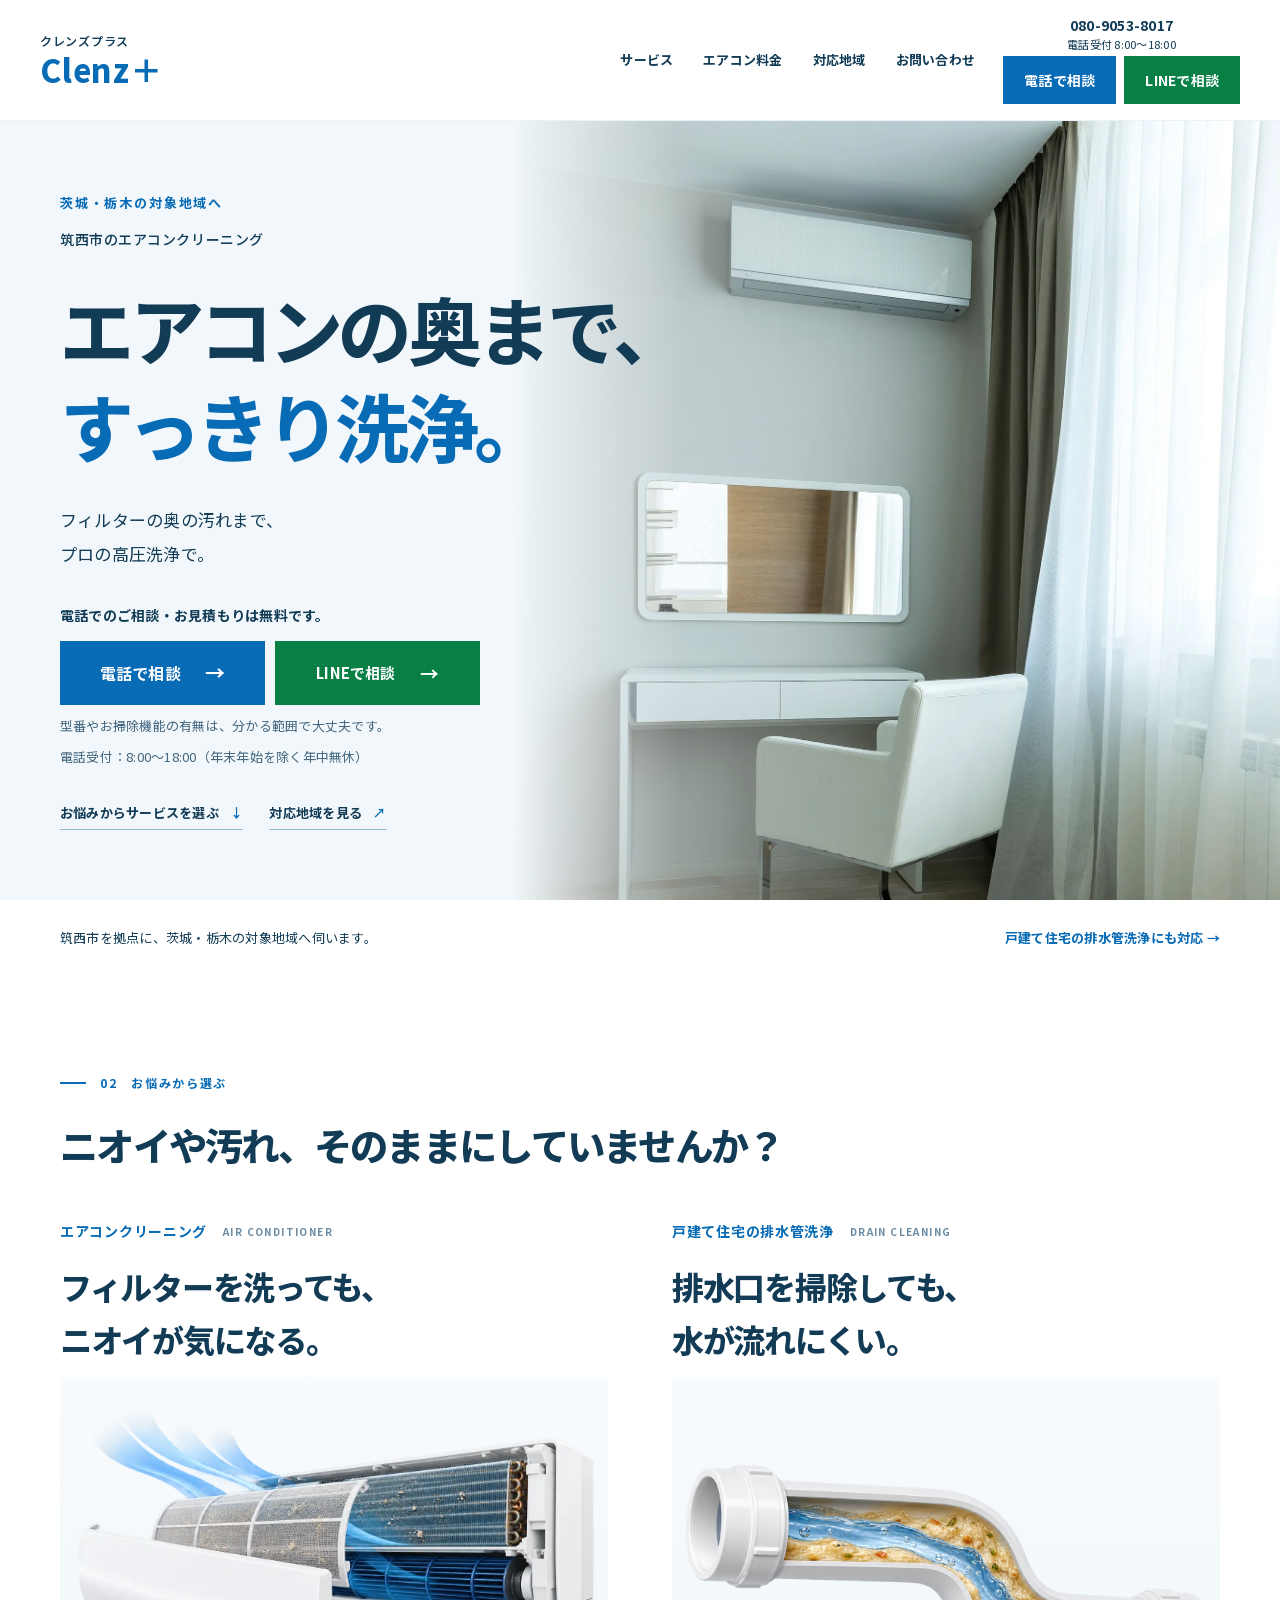
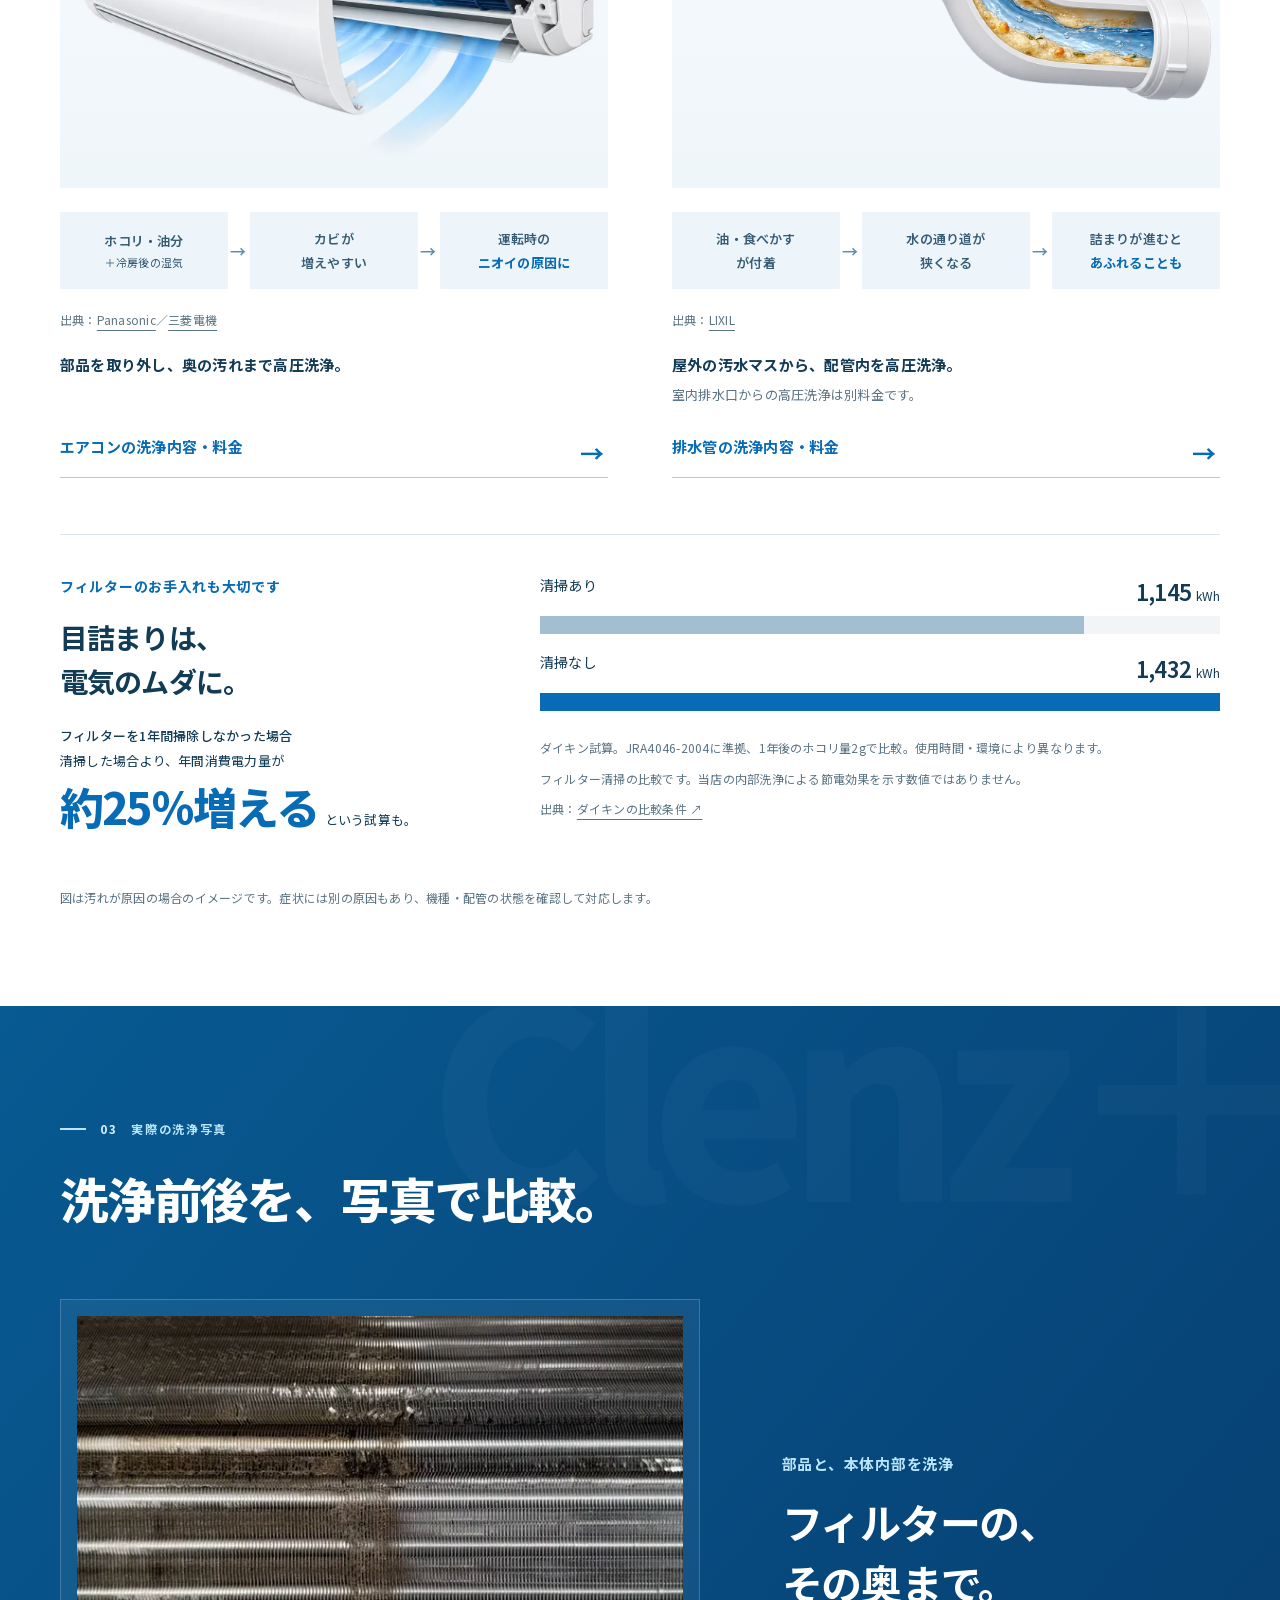
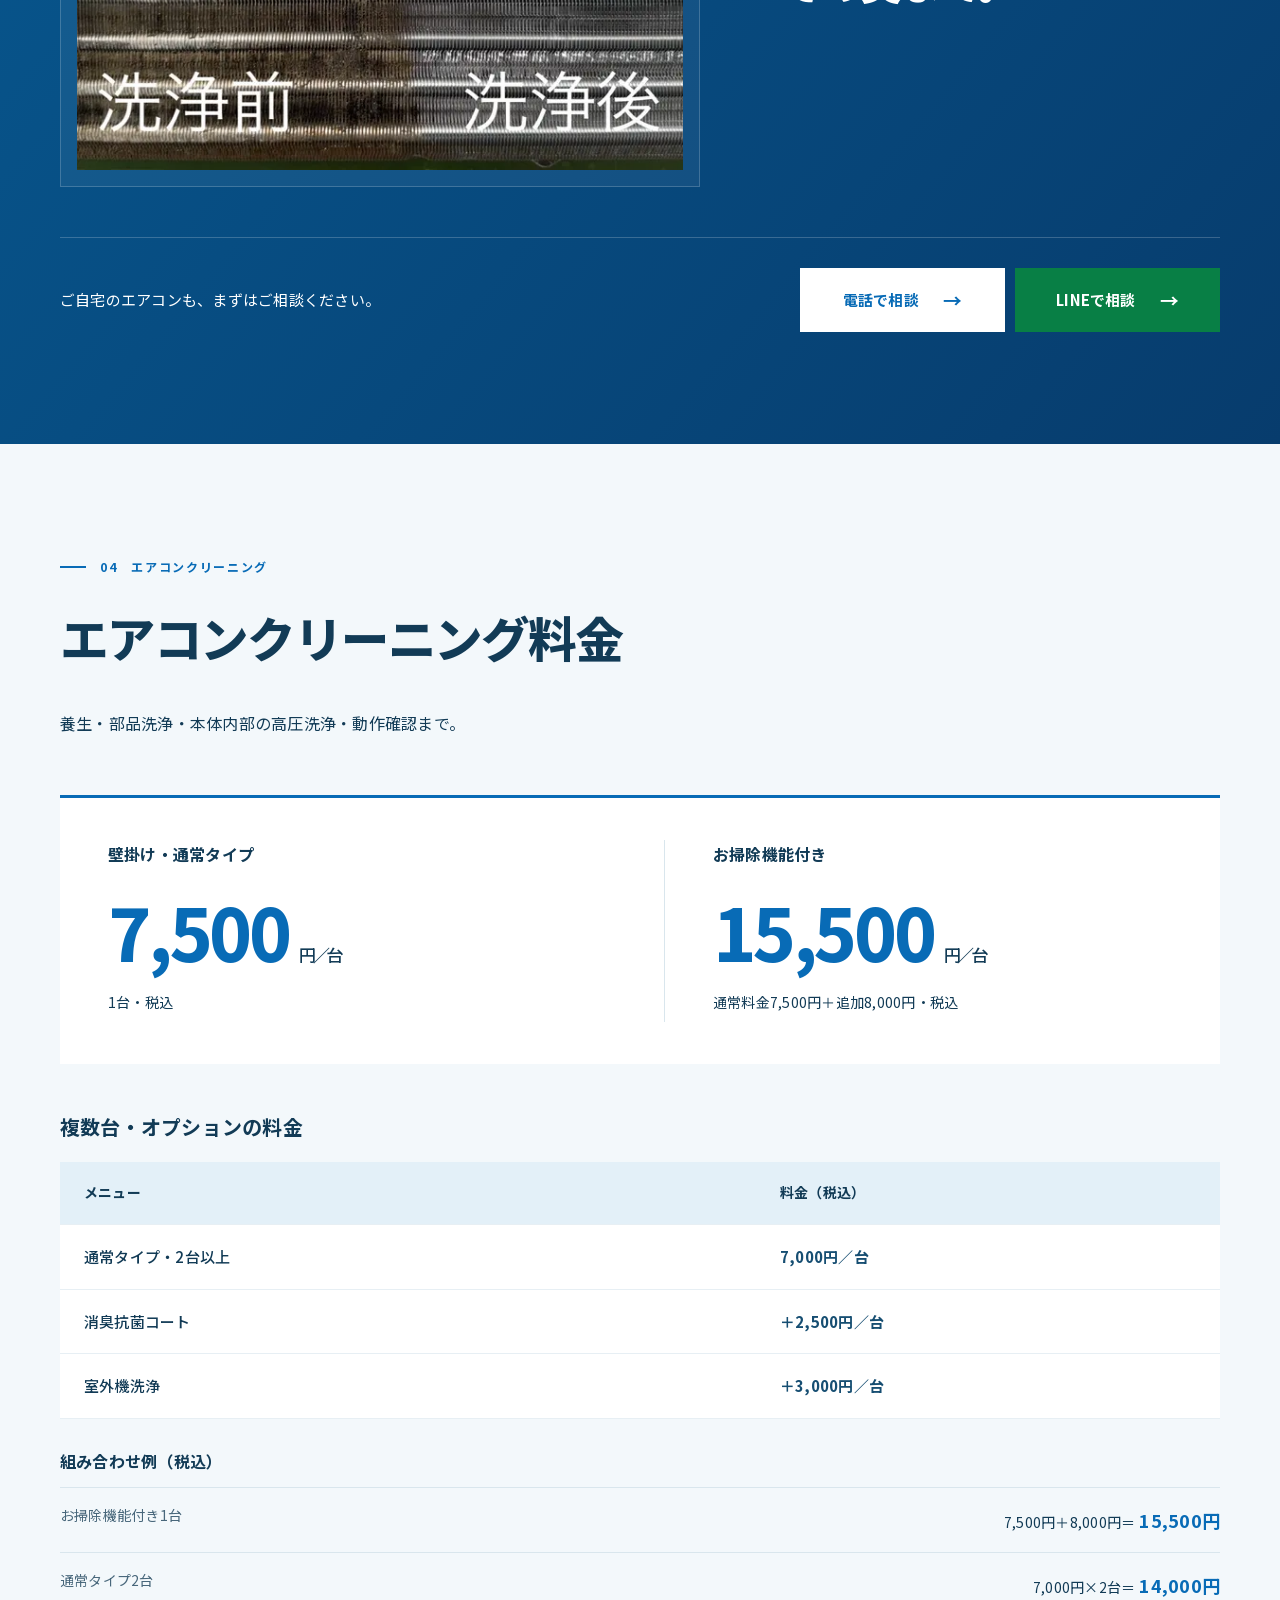
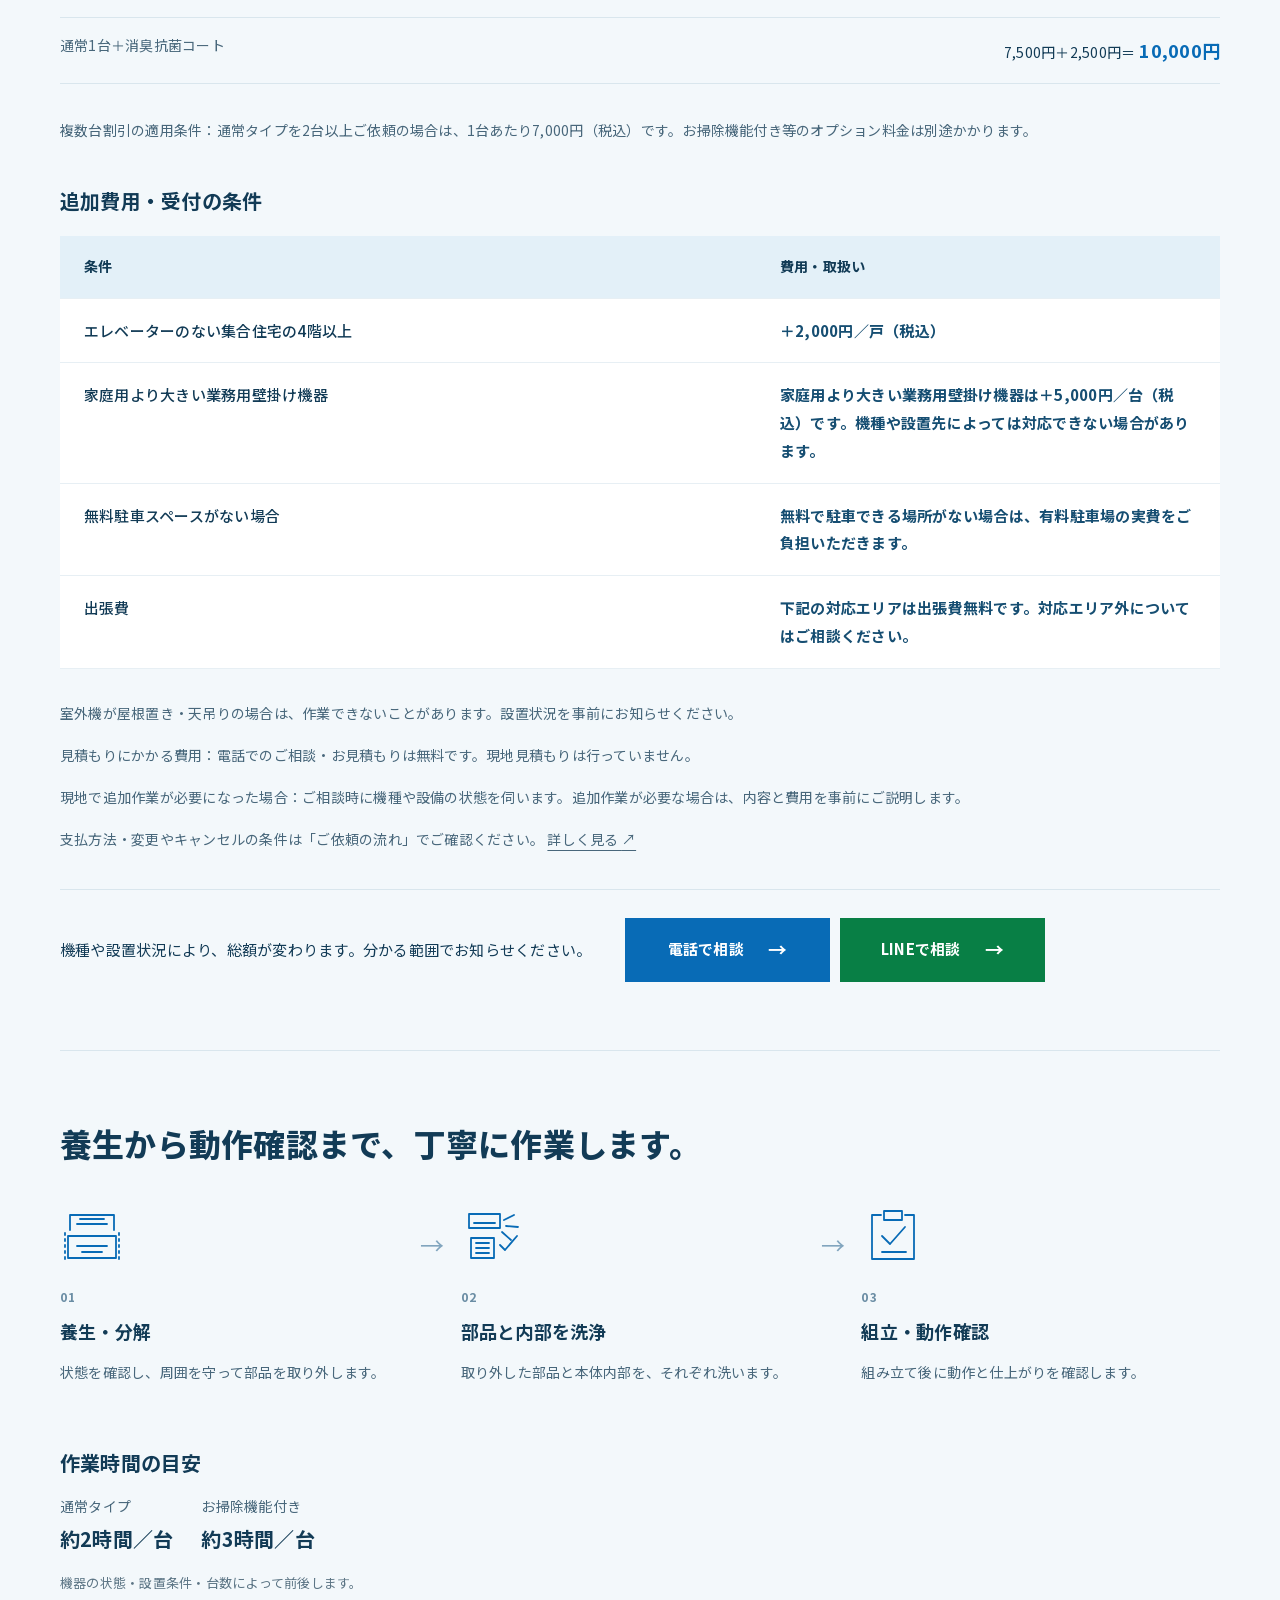
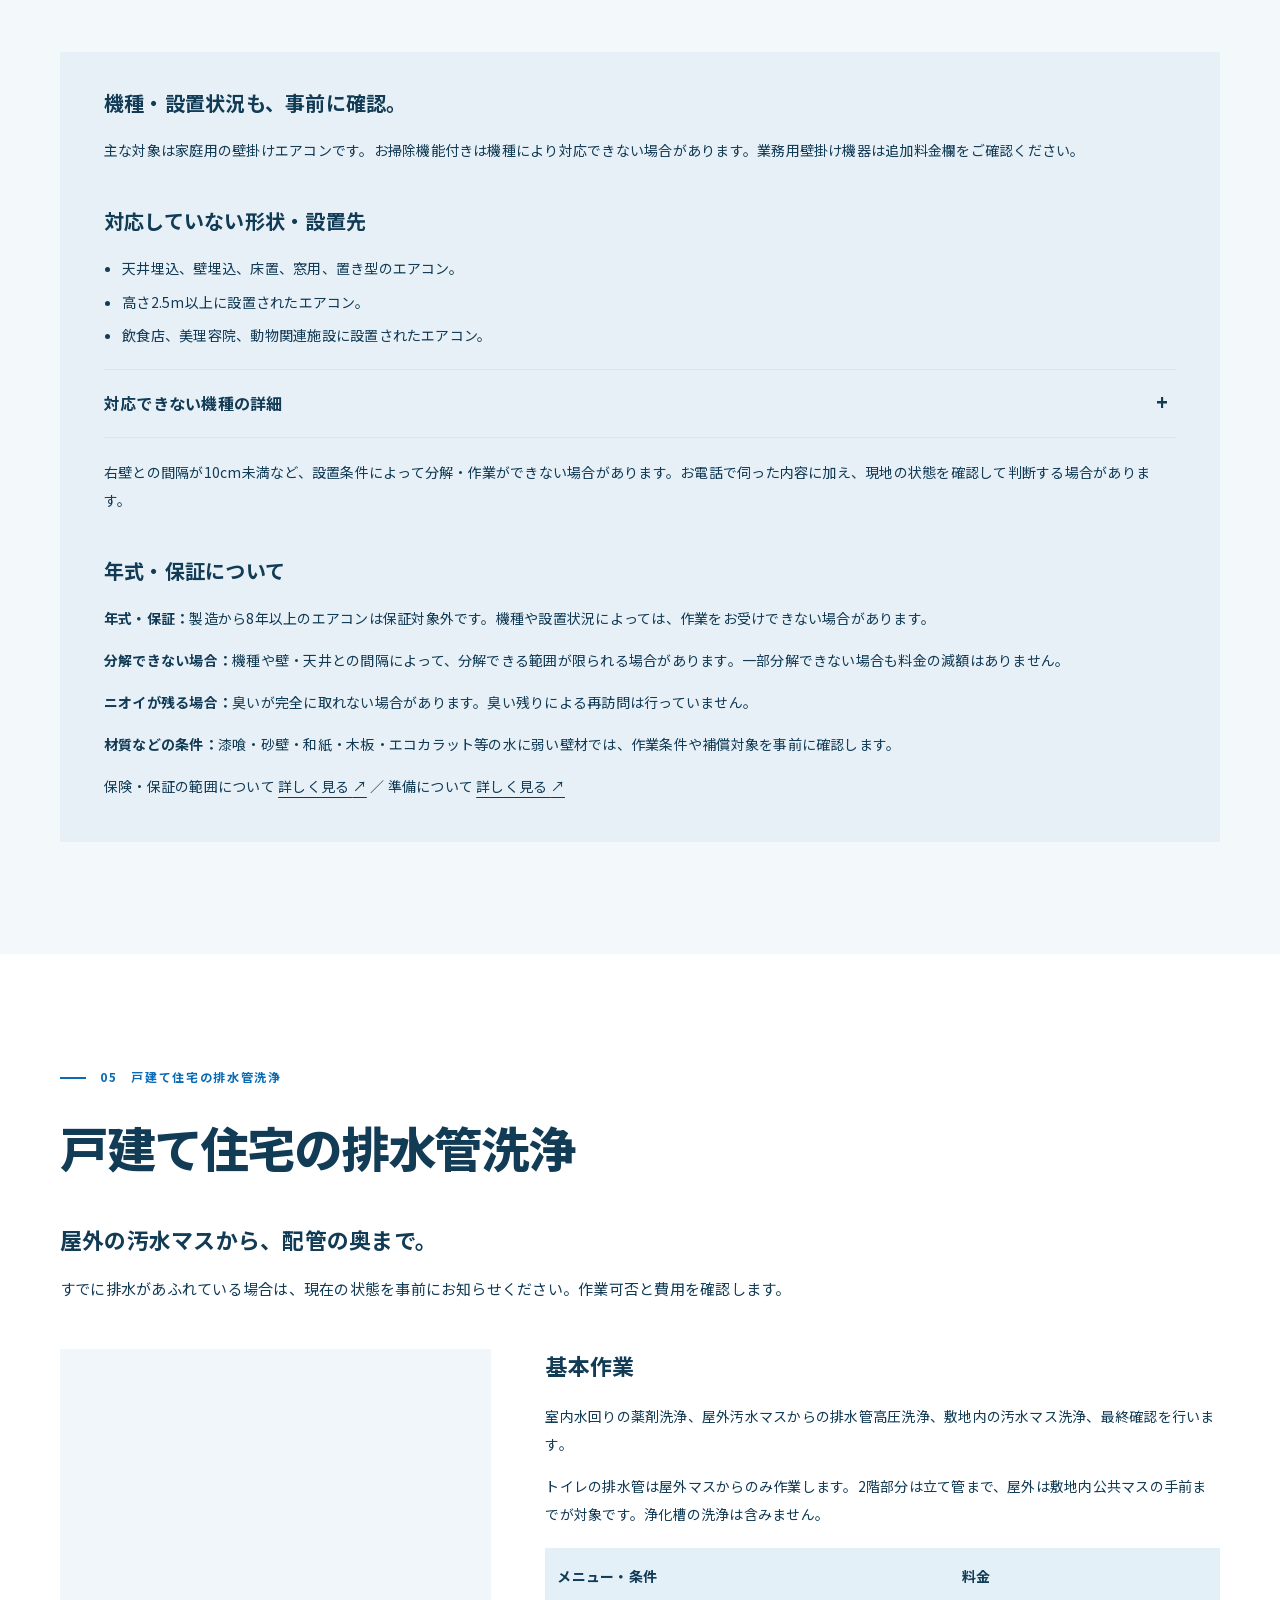
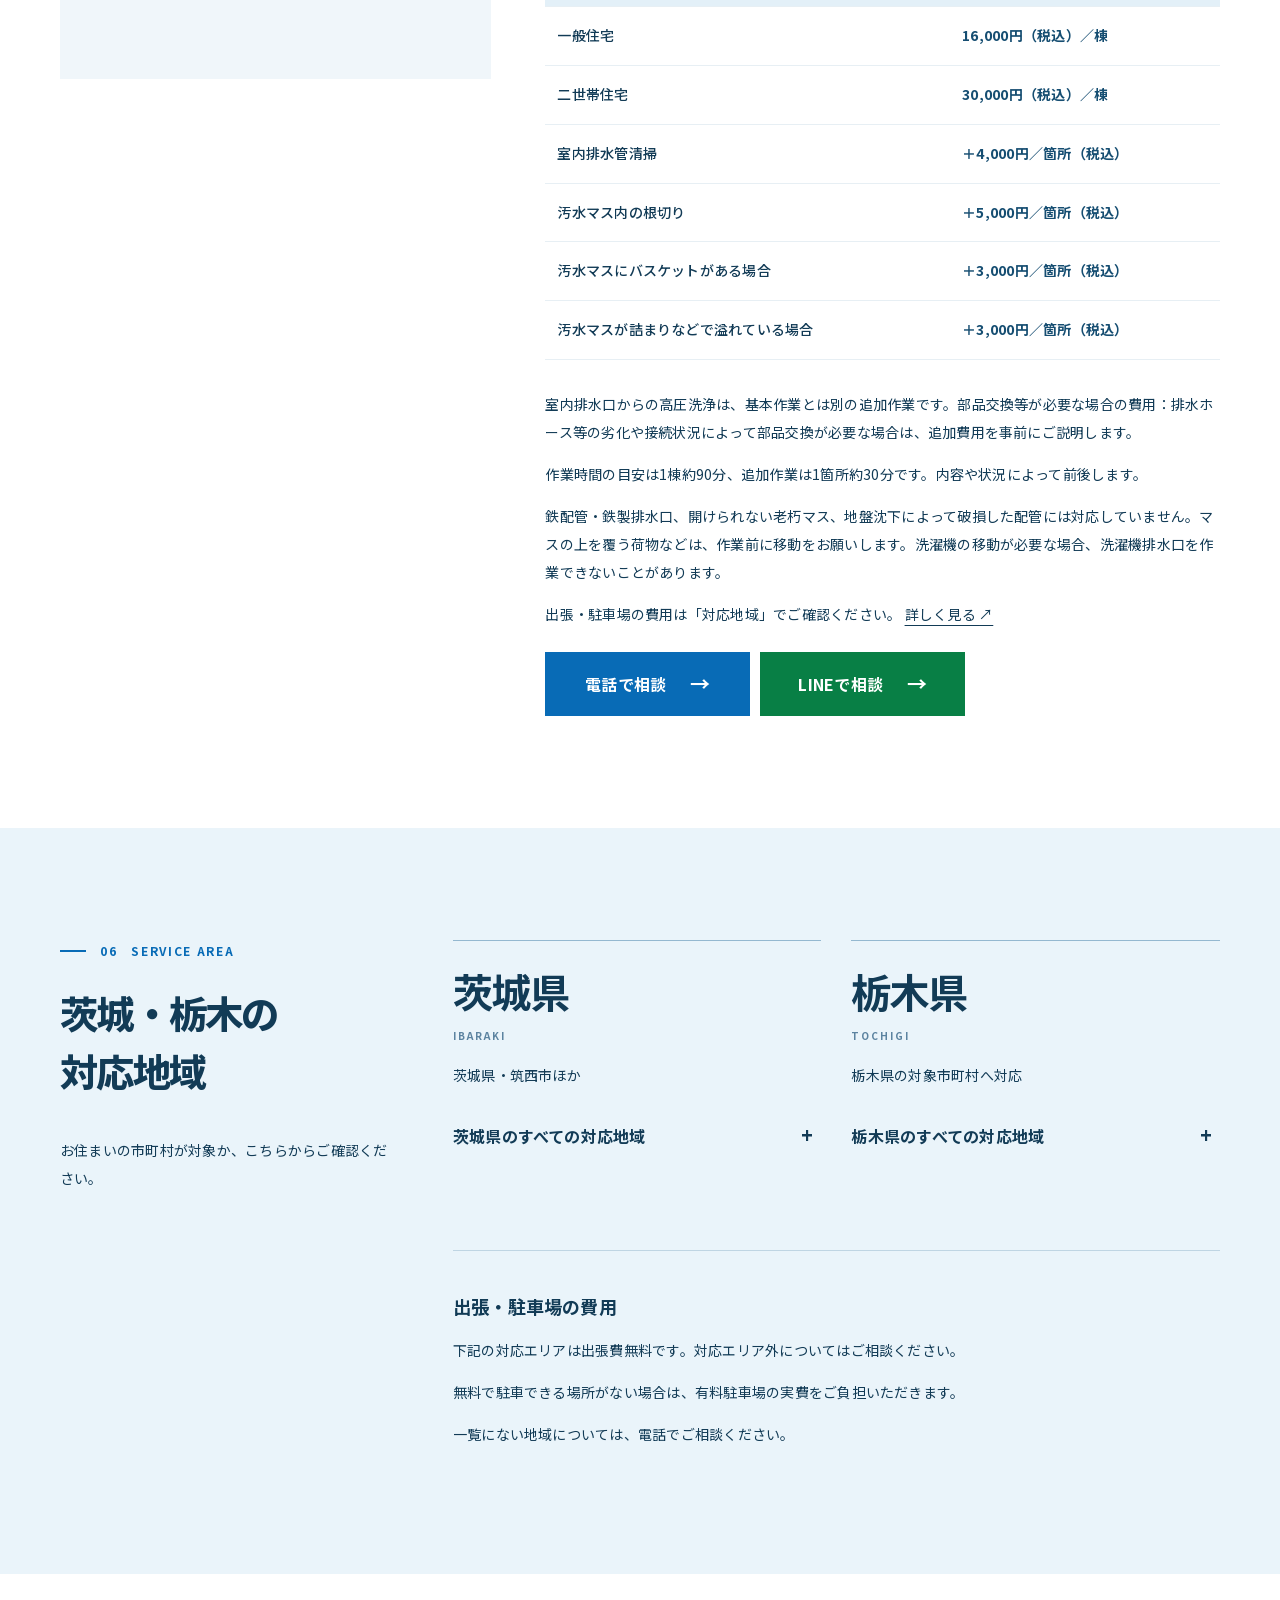
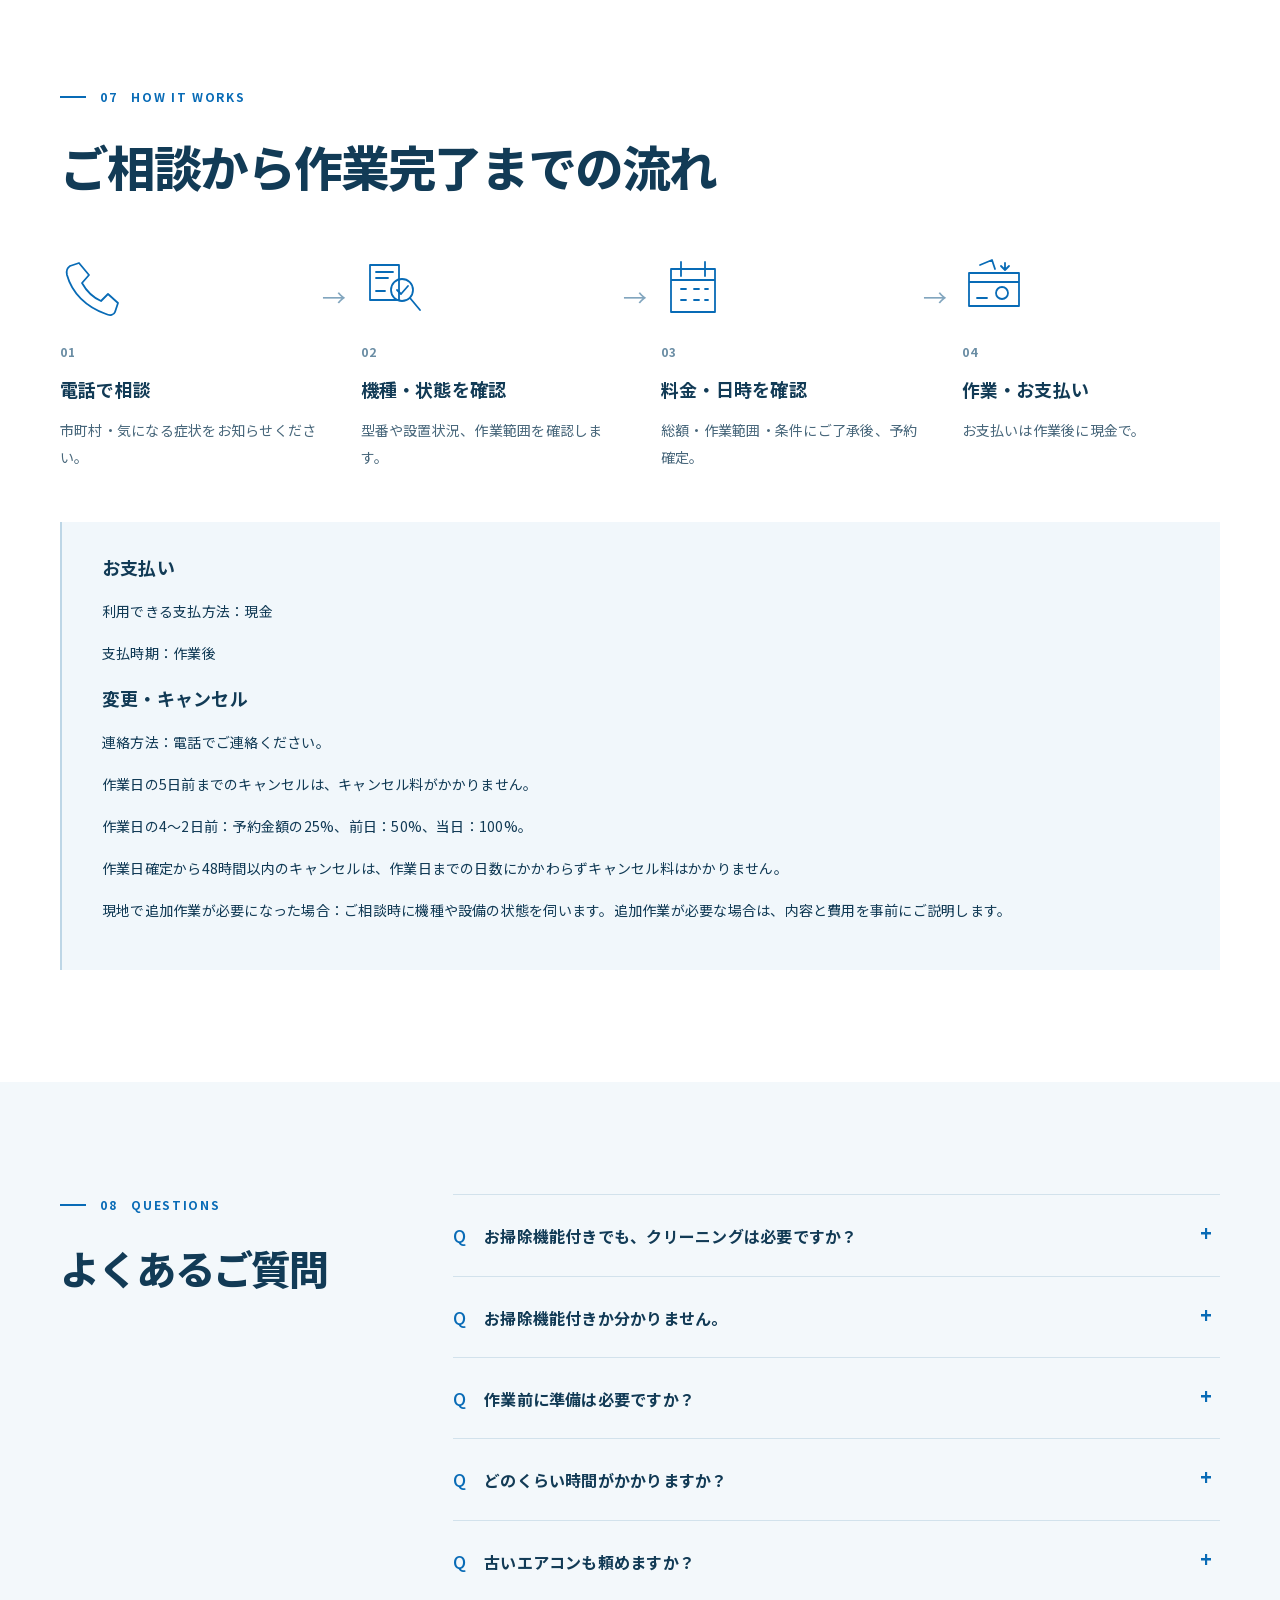
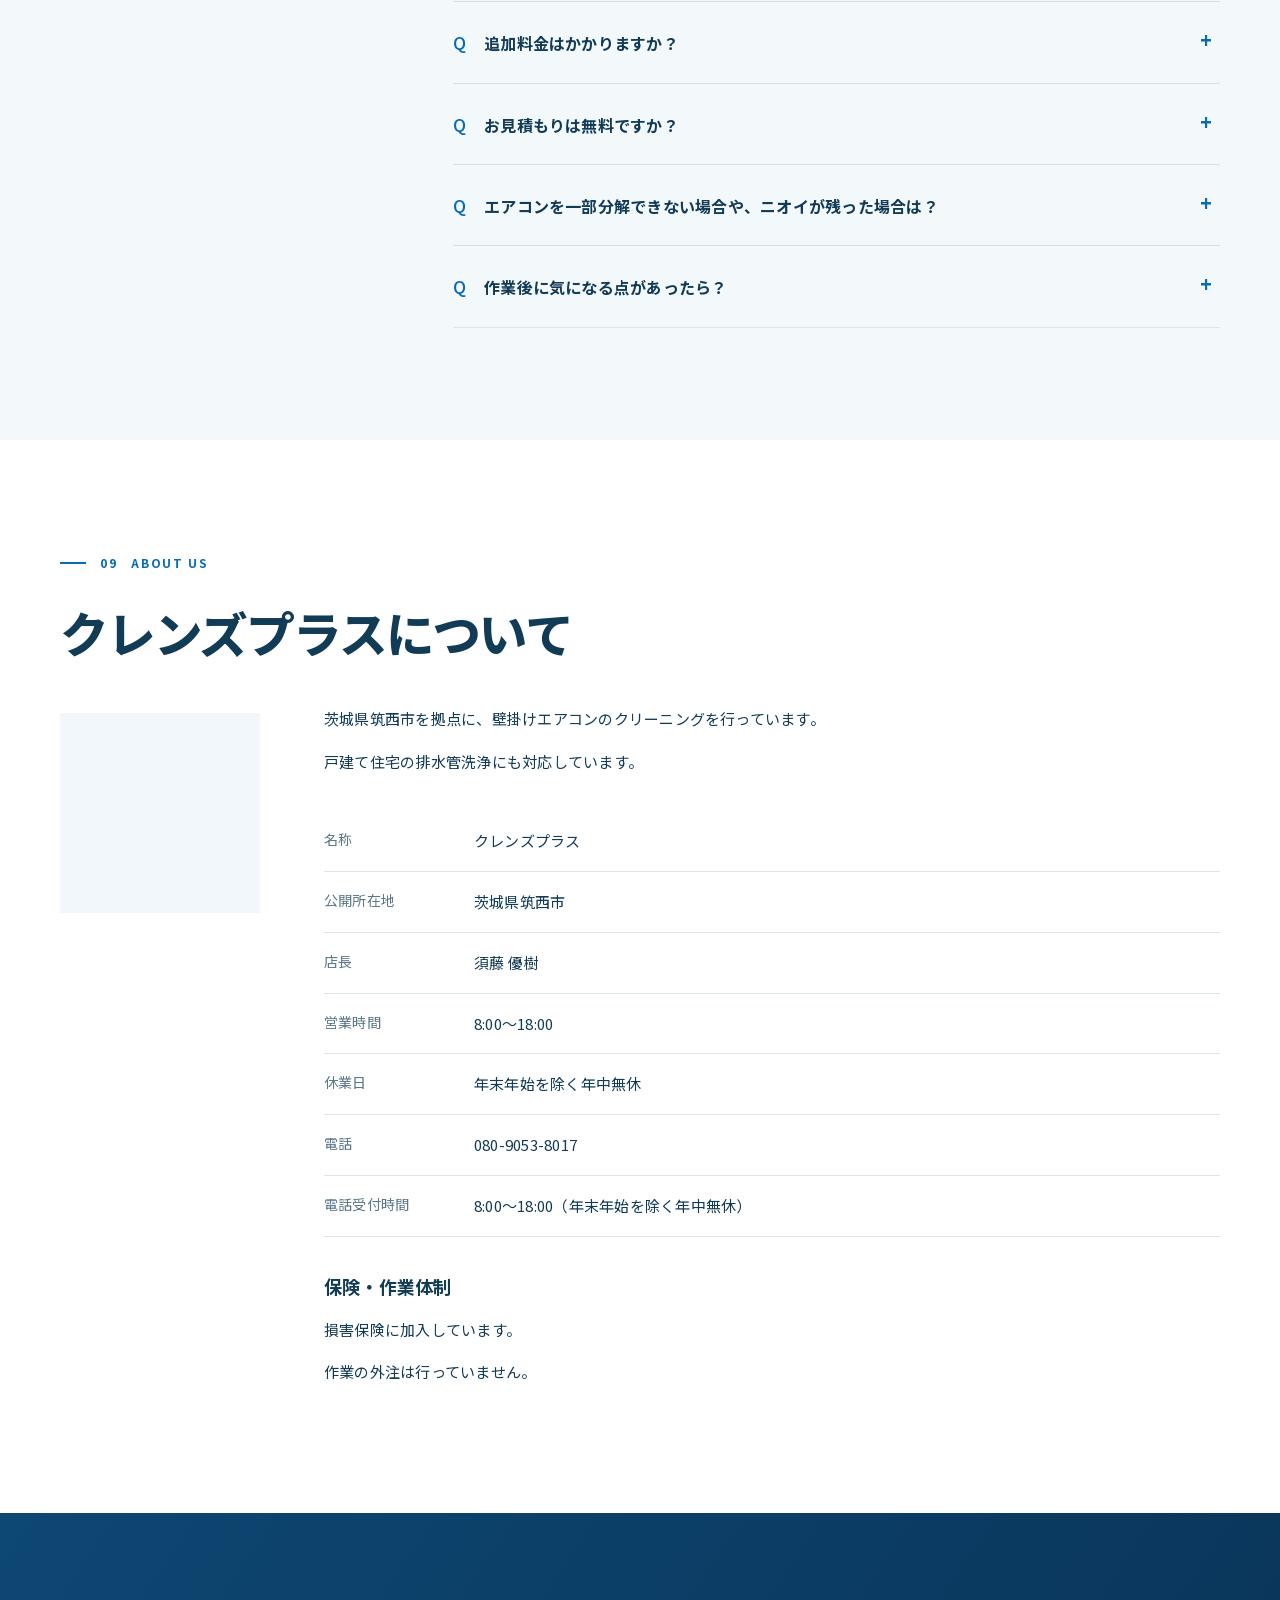
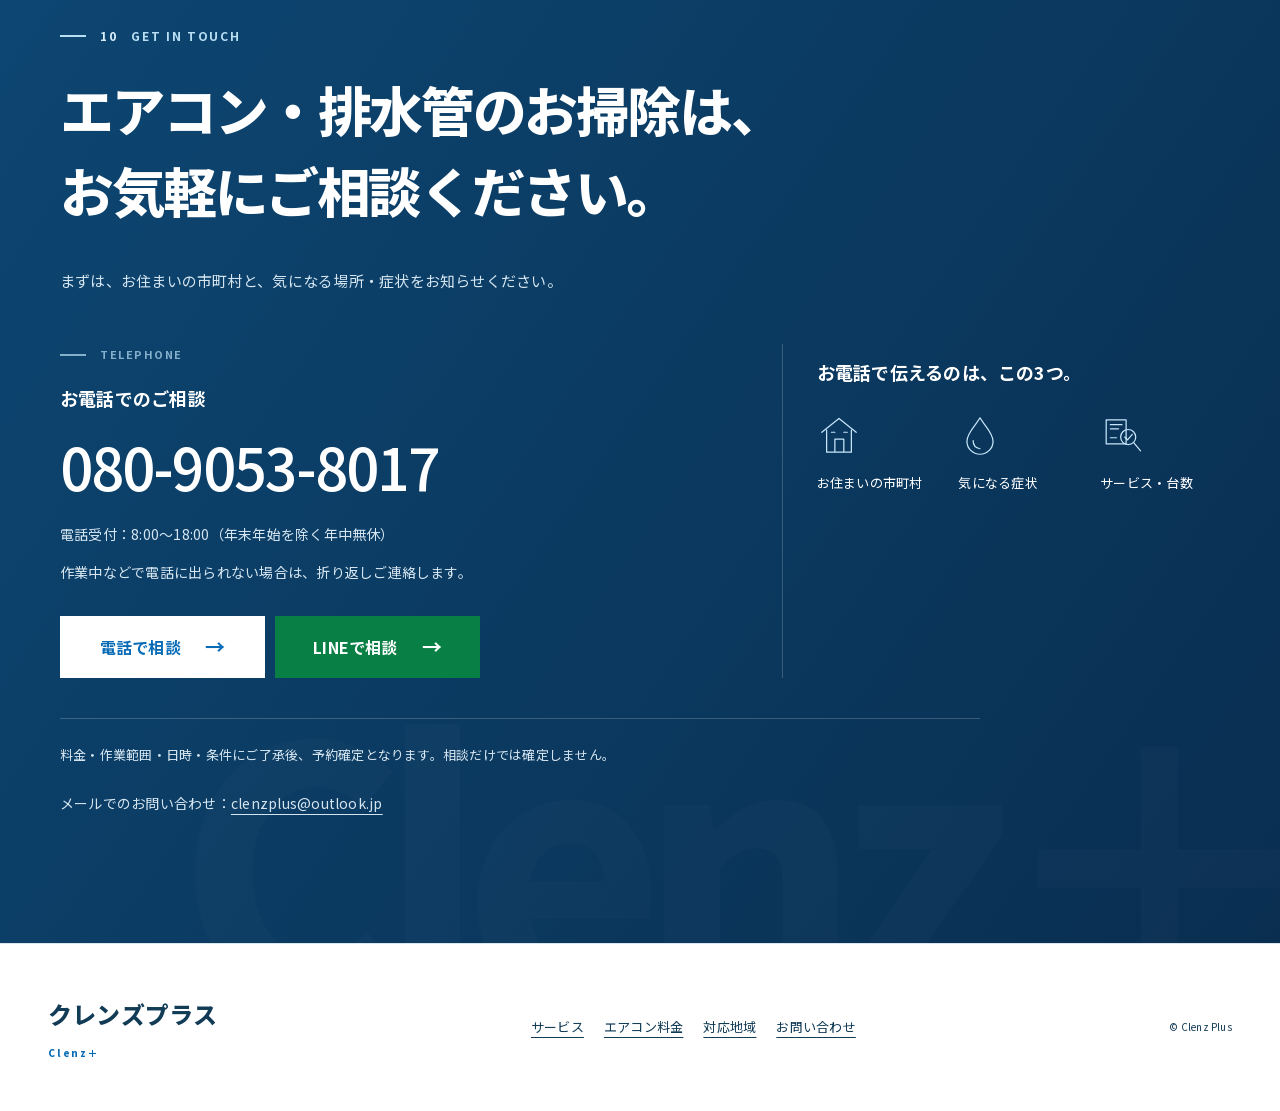
==== commit 6a9b1e79: "Keep desktop phone actions on-page and enable direct calls on mobile" ====
--- a/index.html
+++ b/index.html
@@ -21,12 +21,12 @@
 <meta name="twitter:card" content="summary_large_image">
 <link rel="icon" href="assets/favicon.svg" type="image/svg+xml">
 <link rel="preload" href="assets/fonts/clenz-sans-jp.f50845629a91.woff2" as="font" type="font/woff2" crossorigin>
-<link rel="stylesheet" href="assets/site.6b07d2897a75.css">
-<script src="assets/site.ecad7fc842e9.js" defer></script>
+<link rel="stylesheet" href="assets/site.782d8e61fabd.css">
+<script src="assets/site.bfa695a5c6f4.js" defer></script>
 <script type="application/ld+json">{"@context":"https://schema.org","@type":"Organization","name":"クレンズプラス","url":"https://clenzplus.com/","telephone":"+818090538017"}</script>
 </head>
 <body>
-<div class="site-frame"><a class="skip" href="#top">本文へ移動</a><header class="site-header"><div class="header-inner"><a class="brand" href="#top" aria-label="クレンズプラス ページ先頭へ"><span>クレンズプラス</span><small>Clenz＋</small></a><nav class="desktop-nav" aria-label="主要ナビゲーション"><a href="#services">サービス</a><a href="#aircon">エアコン料金</a><a href="#area">対応地域</a><a href="#contact">お問い合わせ</a></nav><div class="header-contact"><p class="header-phone-number">080-9053-8017<small>電話受付 8:00〜18:00</small></p><div class="contact-action"><a class="button phone" href="tel:+818090538017" data-contact="phone" aria-label="080-9053-8017に電話で相談する">電話で相談</a><a class="button line" href="https://line.me/ti/p/SWEsFx4-TM" data-contact="line" aria-label="クレンズプラスのLINEで相談する">LINEで相談</a></div></div><details class="menu"><summary><span class="menu-closed">メニュー</span><span class="menu-open">閉じる</span><i aria-hidden="true"></i></summary><nav aria-label="ページ内メニュー"><a href="#services">サービス</a><a href="#aircon">エアコン料金</a><a href="#area">対応地域</a><a href="#contact">お問い合わせ</a></nav></details></div></header>
+<div class="site-frame"><a class="skip" href="#top">本文へ移動</a><header class="site-header"><div class="header-inner"><a class="brand" href="#top" aria-label="クレンズプラス ページ先頭へ"><span>クレンズプラス</span><small>Clenz＋</small></a><nav class="desktop-nav" aria-label="主要ナビゲーション"><a href="#services">サービス</a><a href="#aircon">エアコン料金</a><a href="#area">対応地域</a><a href="#contact">お問い合わせ</a></nav><div class="header-contact"><p class="header-phone-number">080-9053-8017<small>電話受付 8:00〜18:00</small></p><div class="contact-action"><a class="button phone" href="#contact-phone" data-phone-tel="tel:+818090538017" data-contact="phone" aria-label="電話番号と受付時間を確認する">電話で相談</a><a class="button line" href="https://line.me/ti/p/SWEsFx4-TM" data-contact="line" aria-label="クレンズプラスのLINEで相談する">LINEで相談</a></div></div><details class="menu"><summary><span class="menu-closed">メニュー</span><span class="menu-open">閉じる</span><i aria-hidden="true"></i></summary><nav aria-label="ページ内メニュー"><a href="#services">サービス</a><a href="#aircon">エアコン料金</a><a href="#area">対応地域</a><a href="#contact">お問い合わせ</a></nav></details></div></header>
 <main><section class="hero" aria-labelledby="top">
 <div class="hero-stage">
 <figure class="hero-photo"><picture><source media="(max-width:767px)" srcset="assets/hero-stock-room-mobile.9cc8ebc35ae8.webp"><img src="assets/hero-stock-room.f1c9bbeacd6f.webp" width="1600" height="2399" fetchpriority="high" decoding="async" alt="壁掛けエアコンのある明るい室内のイメージ写真"></picture></figure>
@@ -35,7 +35,7 @@
 <h1 id="top" tabindex="-1">筑西市のエアコンクリーニング</h1>
 <p class="hero-copy"><span>エアコンの奥まで、</span><span>すっきり洗浄。</span></p>
 <p class="hero-lead">フィルターの奥の汚れまで、<br>プロの高圧洗浄で。</p>
-<div class="hero-consult"><p class="hero-selection-title">電話でのご相談・お見積もりは無料です。</p><div class="contact-action" data-cta-group="hero"><a class="button phone" href="tel:+818090538017" data-contact="phone" aria-label="080-9053-8017に電話で相談する">電話で相談</a><a class="button line" href="https://line.me/ti/p/SWEsFx4-TM" data-contact="line" aria-label="クレンズプラスのLINEで相談する">LINEで相談</a></div><p class="hero-cta-note">型番やお掃除機能の有無は、分かる範囲で大丈夫です。</p><p class="hero-phone-hours small">電話受付：<span>8:00〜18:00（年末年始を除く年中無休）</span></p></div>
+<div class="hero-consult"><p class="hero-selection-title">電話でのご相談・お見積もりは無料です。</p><div class="contact-action" data-cta-group="hero"><a class="button phone" href="#contact-phone" data-phone-tel="tel:+818090538017" data-contact="phone" aria-label="電話番号と受付時間を確認する">電話で相談</a><a class="button line" href="https://line.me/ti/p/SWEsFx4-TM" data-contact="line" aria-label="クレンズプラスのLINEで相談する">LINEで相談</a></div><p class="hero-cta-note">型番やお掃除機能の有無は、分かる範囲で大丈夫です。</p><p class="hero-phone-hours small">電話受付：<span>8:00〜18:00（年末年始を除く年中無休）</span></p></div>
 <div class="text-links"><a href="#services">お悩みからサービスを選ぶ <span aria-hidden="true">↓</span></a><a href="#area">対応地域を見る <span aria-hidden="true">↗</span></a></div>
 </div></div></div>
 <div class="hero-location container"><p>筑西市を拠点に、茨城・栃木の対象地域へ伺います。</p><a href="#drain">戸建て住宅の排水管洗浄にも対応 <span aria-hidden="true">→</span></a></div>
@@ -70,7 +70,7 @@
 <section class="section works" aria-labelledby="works"><span class="section-watermark" aria-hidden="true">Clenz＋</span><div class="container">
 <div class="section-heading"><p class="eyebrow"><span>03</span> 実際の洗浄写真</p><h2 id="works" tabindex="-1">洗浄前後を、写真で比較。</h2></div>
 <div class="work-evidence"><figure class="work-main"><img src="assets/aircon-heat-exchanger-comparison.b47b18da4fb6.webp" width="640" height="480" loading="lazy" alt="エアコン熱交換器の洗浄前後を比較した写真"></figure><div class="work-detail"><p class="service-tag">部品と、本体内部を洗浄</p><h3>フィルターの、<br>その奥まで。</h3></div></div>
-<div class="evidence-footer"><div class="inline-consult"><p>ご自宅のエアコンも、まずはご相談ください。</p><div class="contact-action" data-cta-group="works"><a class="button phone" href="tel:+818090538017" data-contact="phone" aria-label="080-9053-8017に電話で相談する">電話で相談</a><a class="button line" href="https://line.me/ti/p/SWEsFx4-TM" data-contact="line" aria-label="クレンズプラスのLINEで相談する">LINEで相談</a></div></div></div>
+<div class="evidence-footer"><div class="inline-consult"><p>ご自宅のエアコンも、まずはご相談ください。</p><div class="contact-action" data-cta-group="works"><a class="button phone" href="#contact-phone" data-phone-tel="tel:+818090538017" data-contact="phone" aria-label="電話番号と受付時間を確認する">電話で相談</a><a class="button line" href="https://line.me/ti/p/SWEsFx4-TM" data-contact="line" aria-label="クレンズプラスのLINEで相談する">LINEで相談</a></div></div></div>
 </div></section>
 <section class="section aircon" aria-labelledby="aircon"><div class="container"><p class="eyebrow"><span>04</span> エアコンクリーニング</p><h2 id="aircon" tabindex="-1">エアコンクリーニング料金</h2><p class="section-intro">養生・部品洗浄・本体内部の高圧洗浄・動作確認まで。</p><div class="service-module price-module"><div class="price-leads"><article><p>壁掛け・通常タイプ</p><p class="price">7,500<small>円／台</small></p><p>1台・税込</p></article><article><p>お掃除機能付き</p><p class="price">15,500<small>円／台</small></p><p>通常料金7,500円＋追加8,000円・税込</p></article></div>
 <h3>複数台・オプションの料金</h3>
@@ -92,7 +92,7 @@
 <p>見積もりにかかる費用：<span>電話でのご相談・お見積もりは無料です。現地見積もりは行っていません。</span></p>
 <p>現地で追加作業が必要になった場合：<span>ご相談時に機種や設備の状態を伺います。追加作業が必要な場合は、内容と費用を事前にご説明します。</span></p>
 <p>支払方法・変更やキャンセルの条件は「ご依頼の流れ」でご確認ください。 <a href="#flow">詳しく見る <span aria-hidden="true">↗</span></a></p>
-<div class="inline-consult"><p>機種や設置状況により、総額が変わります。分かる範囲でお知らせください。</p><div class="contact-action" data-cta-group="aircon"><a class="button phone" href="tel:+818090538017" data-contact="phone" aria-label="080-9053-8017に電話で相談する">電話で相談</a><a class="button line" href="https://line.me/ti/p/SWEsFx4-TM" data-contact="line" aria-label="クレンズプラスのLINEで相談する">LINEで相談</a></div></div></div><div class="service-module process-module"><h3 id="reasons" tabindex="-1" class="process-heading">養生から動作確認まで、丁寧に作業します。</h3><div class="process"><article><svg class="step-icon" viewbox="0 0 64 64" width="64" height="64" aria-hidden="true" focusable="false" fill="none" stroke="currentColor" stroke-width="1.8" stroke-linecap="round" stroke-linejoin="round"><path d="M10 27V12h44v15M17 21h30M20 16h24"></path><path d="M8 33h48v22H8zM17 43h30M22 49h20"></path><path d="M5 30v29M59 30v29" stroke-dasharray="2 4"></path></svg><span class="process-number">01</span><h4>養生・分解</h4><p>状態を確認し、周囲を守って部品を取り外します。</p></article><article><svg class="step-icon" viewbox="0 0 64 64" width="64" height="64" aria-hidden="true" focusable="false" fill="none" stroke="currentColor" stroke-width="1.8" stroke-linecap="round" stroke-linejoin="round"><path d="M8 11h31v14H8zM13 20h21M43 17l10-5M45 23l12 1M41 29l9 8"></path><path d="M10 35h23v20H10zM15 40h13M15 45h13M15 50h13M39 42l5 5 12-14"></path></svg><span class="process-number">02</span><h4>部品と内部を洗浄</h4><p>取り外した部品と本体内部を、それぞれ洗います。</p></article><article><svg class="step-icon" viewbox="0 0 64 64" width="64" height="64" aria-hidden="true" focusable="false" fill="none" stroke="currentColor" stroke-width="1.8" stroke-linecap="round" stroke-linejoin="round"><path d="M20 12H11v44h42V12h-9M23 8h18v9H23zM21 33l8 8 15-17M21 49h24"></path></svg><span class="process-number">03</span><h4>組立・動作確認</h4><p>組み立て後に動作と仕上がりを確認します。</p></article></div><h3>作業時間の目安</h3>
+<div class="inline-consult"><p>機種や設置状況により、総額が変わります。分かる範囲でお知らせください。</p><div class="contact-action" data-cta-group="aircon"><a class="button phone" href="#contact-phone" data-phone-tel="tel:+818090538017" data-contact="phone" aria-label="電話番号と受付時間を確認する">電話で相談</a><a class="button line" href="https://line.me/ti/p/SWEsFx4-TM" data-contact="line" aria-label="クレンズプラスのLINEで相談する">LINEで相談</a></div></div></div><div class="service-module process-module"><h3 id="reasons" tabindex="-1" class="process-heading">養生から動作確認まで、丁寧に作業します。</h3><div class="process"><article><svg class="step-icon" viewbox="0 0 64 64" width="64" height="64" aria-hidden="true" focusable="false" fill="none" stroke="currentColor" stroke-width="1.8" stroke-linecap="round" stroke-linejoin="round"><path d="M10 27V12h44v15M17 21h30M20 16h24"></path><path d="M8 33h48v22H8zM17 43h30M22 49h20"></path><path d="M5 30v29M59 30v29" stroke-dasharray="2 4"></path></svg><span class="process-number">01</span><h4>養生・分解</h4><p>状態を確認し、周囲を守って部品を取り外します。</p></article><article><svg class="step-icon" viewbox="0 0 64 64" width="64" height="64" aria-hidden="true" focusable="false" fill="none" stroke="currentColor" stroke-width="1.8" stroke-linecap="round" stroke-linejoin="round"><path d="M8 11h31v14H8zM13 20h21M43 17l10-5M45 23l12 1M41 29l9 8"></path><path d="M10 35h23v20H10zM15 40h13M15 45h13M15 50h13M39 42l5 5 12-14"></path></svg><span class="process-number">02</span><h4>部品と内部を洗浄</h4><p>取り外した部品と本体内部を、それぞれ洗います。</p></article><article><svg class="step-icon" viewbox="0 0 64 64" width="64" height="64" aria-hidden="true" focusable="false" fill="none" stroke="currentColor" stroke-width="1.8" stroke-linecap="round" stroke-linejoin="round"><path d="M20 12H11v44h42V12h-9M23 8h18v9H23zM21 33l8 8 15-17M21 49h24"></path></svg><span class="process-number">03</span><h4>組立・動作確認</h4><p>組み立て後に動作と仕上がりを確認します。</p></article></div><h3>作業時間の目安</h3>
 <p><span class="time-item">通常タイプ <strong>約2時間／台</strong></span><span class="time-item">お掃除機能付き <strong>約3時間／台</strong></span><small class="time-note">機器の状態・設置条件・台数によって前後します。</small></p>
 </div><div class="service-module eligibility-module"><h3>機種・設置状況も、事前に確認。</h3>
 <p>主な対象は家庭用の壁掛けエアコンです。お掃除機能付きは機種により対応できない場合があります。業務用壁掛け機器は追加料金欄をご確認ください。</p>
@@ -126,7 +126,7 @@
 <p>室内排水口からの高圧洗浄は、基本作業とは別の追加作業です。部品交換等が必要な場合の費用：<span>排水ホース等の劣化や接続状況によって部品交換が必要な場合は、追加費用を事前にご説明します。</span></p>
 <p>作業時間の目安は1棟約90分、追加作業は1箇所約30分です。内容や状況によって前後します。</p>
 <p>鉄配管・鉄製排水口、開けられない老朽マス、地盤沈下によって破損した配管には対応していません。マスの上を覆う荷物などは、作業前に移動をお願いします。洗濯機の移動が必要な場合、洗濯機排水口を作業できないことがあります。</p>
-<p>出張・駐車場の費用は「対応地域」でご確認ください。 <a href="#area">詳しく見る <span aria-hidden="true">↗</span></a></p><div class="contact-action"><a class="button phone" href="tel:+818090538017" data-contact="phone" aria-label="080-9053-8017に電話で相談する">電話で相談</a><a class="button line" href="https://line.me/ti/p/SWEsFx4-TM" data-contact="line" aria-label="クレンズプラスのLINEで相談する">LINEで相談</a></div></div></div></div></section>
+<p>出張・駐車場の費用は「対応地域」でご確認ください。 <a href="#area">詳しく見る <span aria-hidden="true">↗</span></a></p><div class="contact-action"><a class="button phone" href="#contact-phone" data-phone-tel="tel:+818090538017" data-contact="phone" aria-label="電話番号と受付時間を確認する">電話で相談</a><a class="button line" href="https://line.me/ti/p/SWEsFx4-TM" data-contact="line" aria-label="クレンズプラスのLINEで相談する">LINEで相談</a></div></div></div></div></section>
 <section class="section area" aria-labelledby="area"><div class="container"><p class="eyebrow"><span>06</span> SERVICE AREA</p><h2 id="area" tabindex="-1">茨城・栃木の<br>対応地域</h2><p class="section-intro">お住まいの市町村が対象か、こちらからご確認ください。</p><div class="area-grid"><article><p class="area-name">茨城県<span>IBARAKI</span></p><p>茨城県・筑西市ほか</p><details><summary>茨城県のすべての対応地域</summary><p>筑西市、石岡市、小美玉市、笠間市、かすみがうら市、古河市、桜川市、下妻市、常総市、つくば市、つくばみらい市、土浦市、坂東市、水戸市、結城市、稲敷郡阿見町、猿島郡五霞町・境町、東茨城郡茨城町・城里町、結城郡八千代町。</p></details></article><article><p class="area-name">栃木県<span>TOCHIGI</span></p><p>栃木県の対象市町村へ対応</p><details><summary>栃木県のすべての対応地域</summary><p>足利市、宇都宮市、小山市、鹿沼市、さくら市、佐野市、下野市、栃木市、那須烏山市、日光市、真岡市、矢板市、河内郡上三川町、塩谷郡塩谷町・高根沢町、下都賀郡野木町・壬生町、那須郡那珂川町、芳賀郡市貝町・芳賀町・益子町・茂木町。</p></details></article></div><div class="condition-box"><h3>出張・駐車場の費用</h3><p><span>下記の対応エリアは出張費無料です。対応エリア外についてはご相談ください。</span></p><p><span>無料で駐車できる場所がない場合は、有料駐車場の実費をご負担いただきます。</span></p><p>一覧にない地域については、電話でご相談ください。</p></div></div></section>
 <section class="section flow" aria-labelledby="flow"><div class="container"><p class="eyebrow"><span>07</span> HOW IT WORKS</p><h2 id="flow" tabindex="-1">ご相談から作業完了までの流れ</h2><ol class="flow-steps"><li><svg class="step-icon" viewbox="0 0 64 64" width="64" height="64" aria-hidden="true" focusable="false" fill="none" stroke="currentColor" stroke-width="1.8" stroke-linecap="round" stroke-linejoin="round"><path d="M19 8l10 12-7 8c5 9 10 14 19 18l7-7 10 9-3 9c-1 3-5 4-9 2C26 52 12 38 7 20c-1-4 0-7 3-9z"></path></svg><span aria-hidden="true">01</span><h3>電話で相談</h3><p>市町村・気になる症状をお知らせください。</p></li><li><svg class="step-icon" viewbox="0 0 64 64" width="64" height="64" aria-hidden="true" focusable="false" fill="none" stroke="currentColor" stroke-width="1.8" stroke-linecap="round" stroke-linejoin="round"><path d="M9 10h29v35H9zM15 17h17M15 23h12M15 36h9"></path><circle cx="41" cy="35" r="11"></circle><path d="M49 43l10 12M36 35l4 4 7-8"></path></svg><span aria-hidden="true">02</span><h3>機種・状態を確認</h3><p>型番や設置状況、作業範囲を確認します。</p></li><li><svg class="step-icon" viewbox="0 0 64 64" width="64" height="64" aria-hidden="true" focusable="false" fill="none" stroke="currentColor" stroke-width="1.8" stroke-linecap="round" stroke-linejoin="round"><path d="M10 14h44v43H10zM10 25h44M20 7v14M44 7v14M20 34h5M33 34h5M44 34h3M20 45h5M33 45h5M44 45h3"></path></svg><span aria-hidden="true">03</span><h3>料金・日時を確認</h3><p>総額・作業範囲・条件にご了承後、予約確定。</p></li><li><svg class="step-icon" viewbox="0 0 64 64" width="64" height="64" aria-hidden="true" focusable="false" fill="none" stroke="currentColor" stroke-width="1.8" stroke-linecap="round" stroke-linejoin="round"><path d="M7 18h50v33H7zM7 27h50M15 43h10"></path><circle cx="40" cy="38" r="6"></circle><path d="M18 10l12-5 3 9M43 8v7M39 11l4 4 4-4"></path></svg><span aria-hidden="true">04</span><h3>作業・お支払い</h3><p>お支払いは作業後に現金で。</p></li></ol><div class="flow-conditions"><h3>お支払い</h3>
 <p>利用できる支払方法：<span>現金</span></p>
@@ -144,10 +144,10 @@
 <p><span>作業の外注は行っていません。</span></p>
 
 </div></div></div></section>
-<section class="section contact" aria-labelledby="contact"><span class="section-watermark" aria-hidden="true">Clenz＋</span><div class="container"><p class="eyebrow"><span>10</span> GET IN TOUCH</p><h2 id="contact" tabindex="-1">エアコン<span>・排水管</span>のお掃除は、<br>お気軽にご相談ください。</h2><p class="section-intro">まずは、お住まいの市町村と、気になる場所・症状をお知らせください。</p><div class="contact-layout"><article data-cta-group="contact"><p class="eyebrow">TELEPHONE</p><h3>お電話でのご相談</h3><p class="phone-display"><span>080-9053-8017</span></p><p class="contact-hours">電話受付：<span>8:00〜18:00（年末年始を除く年中無休）</span></p><p class="phone-guidance"><span>作業中などで電話に出られない場合は、折り返しご連絡します。</span></p><div class="contact-action"><a class="button phone" href="tel:+818090538017" data-contact="phone" aria-label="080-9053-8017に電話で相談する">電話で相談</a><a class="button line" href="https://line.me/ti/p/SWEsFx4-TM" data-contact="line" aria-label="クレンズプラスのLINEで相談する">LINEで相談</a></div></article><div class="call-preparation"><h3>お電話で伝えるのは、この3つ。</h3><ul><li><svg class="step-icon" viewbox="0 0 64 64" width="64" height="64" aria-hidden="true" focusable="false" fill="none" stroke="currentColor" stroke-width="1.8" stroke-linecap="round" stroke-linejoin="round"><path d="M7 28L32 8l25 20M14 25v32h36V25M26 57V38h13v19M21 28h5M39 28h5"></path></svg>お住まいの市町村</li><li><svg class="step-icon" viewbox="0 0 64 64" width="64" height="64" aria-hidden="true" focusable="false" fill="none" stroke="currentColor" stroke-width="1.8" stroke-linecap="round" stroke-linejoin="round"><path d="M32 7C25 19 13 29 13 41a19 19 0 0038 0C51 29 39 19 32 7zM22 40c0 7 4 11 10 12"></path></svg>気になる症状</li><li><svg class="step-icon" viewbox="0 0 64 64" width="64" height="64" aria-hidden="true" focusable="false" fill="none" stroke="currentColor" stroke-width="1.8" stroke-linecap="round" stroke-linejoin="round"><path d="M9 10h29v35H9zM15 17h17M15 23h12M15 36h9"></path><circle cx="41" cy="35" r="11"></circle><path d="M49 43l10 12M36 35l4 4 7-8"></path></svg>サービス・台数</li></ul></div></div><p class="contact-note">料金・作業範囲・日時・条件にご了承後、予約確定となります。相談だけでは確定しません。</p><p class="contact-email">メールでのお問い合わせ：<a href="mailto:clenzplus@outlook.jp">clenzplus@outlook.jp</a></p></div></section>
+<section class="section contact" aria-labelledby="contact"><span class="section-watermark" aria-hidden="true">Clenz＋</span><div class="container"><p class="eyebrow"><span>10</span> GET IN TOUCH</p><h2 id="contact" tabindex="-1">エアコン<span>・排水管</span>のお掃除は、<br>お気軽にご相談ください。</h2><p class="section-intro">まずは、お住まいの市町村と、気になる場所・症状をお知らせください。</p><div class="contact-layout"><article data-cta-group="contact"><p class="eyebrow">TELEPHONE</p><h3>お電話でのご相談</h3><p class="phone-display" id="contact-phone" tabindex="-1"><span>080-9053-8017</span></p><p class="contact-hours">電話受付：<span>8:00〜18:00（年末年始を除く年中無休）</span></p><p class="phone-guidance"><span>作業中などで電話に出られない場合は、折り返しご連絡します。</span></p><div class="contact-action"><a class="button phone" href="#contact-phone" data-phone-tel="tel:+818090538017" data-contact="phone" aria-label="電話番号と受付時間を確認する">電話で相談</a><a class="button line" href="https://line.me/ti/p/SWEsFx4-TM" data-contact="line" aria-label="クレンズプラスのLINEで相談する">LINEで相談</a></div></article><div class="call-preparation"><h3>お電話で伝えるのは、この3つ。</h3><ul><li><svg class="step-icon" viewbox="0 0 64 64" width="64" height="64" aria-hidden="true" focusable="false" fill="none" stroke="currentColor" stroke-width="1.8" stroke-linecap="round" stroke-linejoin="round"><path d="M7 28L32 8l25 20M14 25v32h36V25M26 57V38h13v19M21 28h5M39 28h5"></path></svg>お住まいの市町村</li><li><svg class="step-icon" viewbox="0 0 64 64" width="64" height="64" aria-hidden="true" focusable="false" fill="none" stroke="currentColor" stroke-width="1.8" stroke-linecap="round" stroke-linejoin="round"><path d="M32 7C25 19 13 29 13 41a19 19 0 0038 0C51 29 39 19 32 7zM22 40c0 7 4 11 10 12"></path></svg>気になる症状</li><li><svg class="step-icon" viewbox="0 0 64 64" width="64" height="64" aria-hidden="true" focusable="false" fill="none" stroke="currentColor" stroke-width="1.8" stroke-linecap="round" stroke-linejoin="round"><path d="M9 10h29v35H9zM15 17h17M15 23h12M15 36h9"></path><circle cx="41" cy="35" r="11"></circle><path d="M49 43l10 12M36 35l4 4 7-8"></path></svg>サービス・台数</li></ul></div></div><p class="contact-note">料金・作業範囲・日時・条件にご了承後、予約確定となります。相談だけでは確定しません。</p><p class="contact-email">メールでのお問い合わせ：<a href="mailto:clenzplus@outlook.jp">clenzplus@outlook.jp</a></p></div></section>
 
 </main>
 
-<footer><a class="footer-brand" href="#top">クレンズプラス<small>Clenz＋</small></a><nav aria-label="フッターナビゲーション"><a href="#services">サービス</a><a href="#aircon">エアコン料金</a><a href="#area">対応地域</a><a href="#contact">お問い合わせ</a></nav><div class="footer-meta"><p>© Clenz Plus</p></div></footer><div class="fixed-cta"><div class="contact-action"><a class="button phone" href="tel:+818090538017" data-contact="phone" aria-label="080-9053-8017に電話で相談する">電話で相談</a><a class="button line" href="https://line.me/ti/p/SWEsFx4-TM" data-contact="line" aria-label="クレンズプラスのLINEで相談する">LINEで相談</a></div></div></div>
+<footer><a class="footer-brand" href="#top">クレンズプラス<small>Clenz＋</small></a><nav aria-label="フッターナビゲーション"><a href="#services">サービス</a><a href="#aircon">エアコン料金</a><a href="#area">対応地域</a><a href="#contact">お問い合わせ</a></nav><div class="footer-meta"><p>© Clenz Plus</p></div></footer><div class="fixed-cta"><div class="contact-action"><a class="button phone" href="#contact-phone" data-phone-tel="tel:+818090538017" data-contact="phone" aria-label="電話番号と受付時間を確認する">電話で相談</a><a class="button line" href="https://line.me/ti/p/SWEsFx4-TM" data-contact="line" aria-label="クレンズプラスのLINEで相談する">LINEで相談</a></div></div></div>
 </body>
 </html>
--- a/assets/site.782d8e61fabd.css
+++ b/assets/site.782d8e61fabd.css
@@ -0,0 +1,441 @@
+@font-face{font-family:'Clenz Sans JP';src:url('fonts/clenz-sans-jp.f50845629a91.woff2') format('woff2');font-weight:100 900;font-display:swap}@font-face{font-family:'Clenz Sans JP';src:url('fonts/clenz-sans-jp-concerns.4d68821b4504.woff2') format('woff2');font-weight:100 900;font-display:swap;unicode-range:U+2193,U+3073,U+3075,U+307D,U+30A1,U+30AA,U+30C1,U+30E4,U+4E08,U+4F4E,U+4F59,U+50CD,U+51B7,U+52A3,U+52B9,U+544A,U+5584,U+55B0,U+56E0,U+5897,U+591A,U+592B,U+5965,U+5BB3,U+5C4A,U+5E0C,U+5EA6,U+5F31,U+5FF5,U+60A9,U+60AA,U+623F,U+671B,U+6982,U+6A2A,U+6CB9,U+6E29,U+6E7F,U+6F06,U+6FE1,U+72ED,U+7570,U+75C7,U+7802,U+7B56,U+805E,U+8A66,U+8B58,U+9006,U+9032,U+91CF,U+9580,U+982D,U+98A8,U+9ED2,U+FF05}
+:root{--ink:#123D65;--blue:#086BB6;--pale:#F2F8FC;--line:#CCDDE9;color:var(--ink);background:var(--pale);font-family:'Clenz Sans JP','Hiragino Kaku Gothic ProN','Yu Gothic',sans-serif;font-size:1rem;line-height:1.85}button{font:inherit}a{color:inherit;text-underline-offset:5px}a:hover{text-decoration-thickness:2px}img{display:block;max-width:100%;height:auto}figure{margin:0}figcaption{font-size:.875rem;line-height:1.7;margin-top:10px}p{margin:0 0 1em}h1,h2,h3,h4{line-height:1.5;overflow-wrap:anywhere}h2{font-size:clamp(1.8rem,3vw,2.75rem);font-weight:700;letter-spacing:-.035em;margin:0 0 28px}h3{font-size:1.25rem;margin:28px 0 16px}h4{font-size:1.0625rem;margin:0 0 10px}h1,h2,h3[tabindex]{scroll-margin-top:var(--header-offset,100px)}ul{padding-left:1.3em}li{margin:.4em 0}button:focus-visible,a:focus-visible,summary:focus-visible,[tabindex]:focus-visible{outline:3px solid var(--ink);outline-offset:5px}.works :focus-visible,.contact :focus-visible{outline-color:white}.container{width:min(1160px,calc(100% - 80px));margin-inline:auto}.section{padding:76px 0}.eyebrow{font-size:.75rem;font-weight:700;letter-spacing:.1em;margin-bottom:14px}.eyebrow>span{display:inline-block;margin-right:12px;color:var(--blue)}.section-intro{max-width:760px;margin-bottom:28px}.small,.source,.concern-note{font-size:.875rem}.service-tag{font-size:.875rem;font-weight:700;color:var(--blue);letter-spacing:.03em;margin-bottom:12px}.skip{position:fixed;left:20px;top:8px;z-index:100;background:white;padding:12px;transform:translateY(calc(-100% - 16px))}.skip:focus{transform:none}
+*,*::before,*::after{box-sizing:border-box}body{margin:0}
+/* Header and contact actions. */
+.site-frame{position:relative}.site-header{position:relative;z-index:50;background:white;border-bottom:1px solid #123d651a}.js .site-header{position:sticky;top:0}.header-inner{display:flex;align-items:center;gap:24px;min-height:76px;padding:12px 40px;max-width:1600px;margin:auto}.brand{text-decoration:none;font-size:1.375rem;font-weight:800;letter-spacing:-.035em;line-height:1.3;white-space:nowrap}.brand small{display:block;font-size:.625rem;letter-spacing:.12em;color:var(--blue);margin-top:4px}.desktop-nav{display:flex;gap:24px;align-items:center;margin-left:auto;font-weight:700;font-size:.875rem}.desktop-nav a{text-decoration:none;white-space:nowrap}.contact-action{display:flex;gap:10px;align-items:stretch}.button{display:flex;align-items:center;justify-content:center;gap:12px;min-height:56px;padding:14px 22px;border:1px solid var(--ink);border-radius:0;font-size:1rem;font-weight:700;line-height:1.5;text-decoration:none;text-align:center;overflow-wrap:anywhere;flex:1}.button:disabled{cursor:not-allowed;opacity:1}.button.phone{background:transparent;color:var(--ink)}.header-contact .button{min-width:100px;min-height:44px;padding:8px 16px;font-size:.875rem;white-space:nowrap}.header-contact .contact-action{gap:8px}.menu{display:none}.fixed-cta{display:none}.fixed-cta[hidden]{display:none!important}
+/* Photo and copy form one hero scene. */
+.hero{background:white;overflow:clip}.hero-stage{position:relative;max-width:1600px;margin:auto;background:#F0F7FB}.hero-photo{position:absolute;inset:0 0 0 auto;width:55%;height:100%;overflow:hidden}.hero-photo picture,.hero-photo img{display:block;width:100%;height:100%}.hero-photo img{object-fit:cover;object-position:50% 0%}.hero-photo:after{content:'';position:absolute;inset:0;background:linear-gradient(90deg,#F0F7FB 0%,#F0F7FB00 30%)}.hero-photo figcaption{position:absolute;right:20px;bottom:16px;z-index:1;padding:3px 8px;background:#ffffffe6;font-size:.6875rem;color:#315879;margin:0}.hero-scene{position:relative;min-height:590px;display:flex;align-items:center;padding-block:54px}.hero-content{position:relative;z-index:2;width:60%;min-width:0;max-width:700px}.hero-kicker{font-size:.75rem;font-weight:700;letter-spacing:.12em;color:var(--blue);margin-bottom:12px}.hero h1{font-size:.875rem;font-weight:500;letter-spacing:.04em;margin:0 0 24px}.hero-copy{font-size:clamp(2.4rem,4.65vw,4.25rem);font-weight:800;letter-spacing:-.06em;line-height:1.35;margin:0 0 24px}.hero-copy span{display:block}.hero-copy span+span{color:var(--blue)}.hero-lead{font-size:1rem;line-height:1.9;margin-bottom:26px}.hero-consult{max-width:510px}.hero-selection-title{font-size:.875rem;font-weight:700;margin-bottom:12px}.hero-cta-note{font-size:.875rem;color:#456780;line-height:1.7;margin:10px 0 0}.hero-consult .button{font-size:.9375rem}.text-links{display:flex;flex-wrap:wrap;gap:12px 26px;font-size:.875rem;font-weight:700;margin-top:22px}.text-links a{text-decoration:none;border-bottom:1px solid #92B8D2;padding:4px 0}.text-links span{margin-left:8px;color:var(--blue)}.hero-location{display:flex;justify-content:space-between;gap:16px;padding-block:18px;font-size:.875rem}.hero-location p{margin:0}.hero-location a{font-weight:700;text-decoration:none}
+/* Short choices retain a clear main and secondary service. */
+.services{background:white}.section-heading{margin-bottom:30px}.section-heading h2{margin-bottom:0}.concern-grid{display:grid;grid-template-columns:minmax(0,1.4fr) minmax(0,1fr);gap:24px;align-items:stretch}.concern-card{padding:30px 32px;border:1px solid var(--line);min-width:0;display:flex;flex-direction:column;align-items:flex-start}.concern-primary{border-top:4px solid var(--blue);background:#F6FAFD}.concern-secondary{border-top:4px solid #A9C3D6;background:white}.concern-card h3{font-size:1.5rem;margin:0 0 18px;letter-spacing:-.025em}.concern-secondary h3{font-size:1.25rem}.symptom-list{display:flex;flex-wrap:wrap;gap:6px 16px;padding:0;list-style:none;margin:0 0 16px;font-size:.875rem}.symptom-list li{margin:0}.symptom-list li:before{content:'・';color:var(--blue)}.risk-line{border-left:3px solid #BE854B;padding:10px 16px;background:#FFF8EF;font-size:1rem;font-weight:700;line-height:1.75}.concern-card>p:not(.service-tag){font-size:.9375rem}.service-link{display:flex;align-items:center;justify-content:space-between;gap:16px;min-height:52px;padding:13px 0;margin-top:auto;border-bottom:1px solid var(--blue);color:var(--blue);font-size:.9375rem;font-weight:700;text-decoration:none;width:100%}.service-link span{flex-shrink:0}.concern-note{max-width:900px;margin:20px 0 0;color:#456780}
+/* Early evidence: one main comparison, one supporting photograph. */
+.works{background:var(--blue);color:white}.work-evidence{display:grid;grid-template-columns:minmax(0,1.2fr) minmax(0,1fr);gap:48px;align-items:center}.work-main{width:100%;max-width:640px}.work-main img{width:100%;height:auto;aspect-ratio:4/3;object-fit:contain}.work-detail{min-width:0}.work-detail h3{font-size:2rem;letter-spacing:-.03em;margin:0 0 20px}.work-detail .service-tag{color:#D9EDFB}.work-detail>p{max-width:32em}.work-support{display:grid;grid-template-columns:160px minmax(0,1fr);gap:16px;align-items:center;margin-top:26px}.work-support img{aspect-ratio:4/3;object-fit:contain;width:160px}.work-support figcaption{font-size:.875rem;margin:0}.evidence-footer{margin-top:26px}.source{font-size:.75rem;margin-bottom:24px}.inline-consult{padding-top:22px;border-top:1px solid var(--line);display:grid;grid-template-columns:minmax(0,1fr) minmax(0,1.1fr);gap:24px;align-items:center}.inline-consult>p{font-size:.9375rem;margin:0}.inline-consult .button{font-size:.9375rem}.works .inline-consult{border-color:#ffffff66}.works .button.phone{color:white;border-color:white}.works .contact-action{max-width:420px;width:100%;justify-self:end}
+/* Prices, included work, eligibility each have their own visual group. */
+.aircon .container{max-width:1040px}.service-module{margin-top:28px;padding:30px 32px;background:white;border:1px solid var(--line);min-width:0}.service-module>h3:first-child{margin-top:0}.price-leads{display:grid;grid-template-columns:repeat(auto-fit,minmax(min(100%,20rem),1fr));gap:24px;margin:0 0 26px}.price-leads article{min-width:0;padding-bottom:22px;border-bottom:2px solid var(--blue)}.price-leads p{margin-bottom:6px}.price{font-size:3.25rem;font-weight:800;letter-spacing:-.035em;line-height:1.25;overflow-wrap:anywhere}.price small{font-size:1rem;display:inline-block;margin-left:4px}.price-leads article>p:last-child{font-size:.875rem}.table-wrap{overflow-x:auto;margin:18px 0 24px}table{border-collapse:collapse;width:100%;min-width:280px;text-align:left;font-size:.9375rem}thead{background:#E7F2FA}th,td{padding:14px 16px;border-bottom:1px solid var(--line);vertical-align:top}thead th{font-size:.875rem}tbody th{font-weight:500;width:60%}tbody td{font-weight:700}.price-module>p{font-size:.875rem}.price-module h3{font-size:1.125rem}.process{display:grid;grid-template-columns:repeat(3,minmax(0,1fr));gap:24px;margin:24px 0}.process article{border-top:1px solid var(--line);padding-top:20px;min-width:0}.process-number{display:block;font-size:2rem;line-height:1.1;font-weight:800;color:var(--blue);margin-bottom:14px}.process p{font-size:.9375rem;margin:0}.process-module>p{font-size:.9375rem}.process-module>h3:not(:first-child){margin-top:24px}.eligibility-module{background:#E9F3FA;border:0}.eligibility-module p,.eligibility-module ul{font-size:.9375rem}.eligibility-module h3{font-size:1.125rem}.eligibility-module p strong{font-weight:700}.disclosure{border-block:1px solid var(--line);margin-block:20px}.disclosure ul{padding-bottom:12px}
+/* Secondary service and shared practical information. */
+.drain{background:white;border-block:1px solid var(--line)}.drain-reason{max-width:900px;margin-bottom:32px}.drain-reason h3{font-size:1.125rem;margin:0 0 16px}.drain-reason .risk-line{margin-bottom:16px}.drain-layout{display:grid;grid-template-columns:280px minmax(0,1fr);gap:40px;align-items:start}.drain-layout>figure,.drain-layout>div{min-width:0}.drain-layout figure img{width:100%;aspect-ratio:4/3;object-fit:contain}.drain-layout h3{margin-top:0}.drain-layout .contact-action{margin-top:24px}.drain-layout p{font-size:.9375rem}.area-grid{display:grid;grid-template-columns:repeat(2,minmax(0,1fr));gap:40px}.area-grid article{border-top:2px solid var(--ink);padding-top:20px}.area-name{font-size:1.75rem;font-weight:700;line-height:1.4}.area-name span{display:block;font-size:.625rem;letter-spacing:.14em;margin-top:6px}.area-grid article>p:not(.area-name){font-size:.9375rem}.condition-box{border-top:1px solid var(--line);margin-top:28px;padding-top:4px}.condition-box h3{font-size:1.125rem}.condition-box p{font-size:.9375rem}.flow{background:white}.flow-steps{display:grid;grid-template-columns:repeat(4,minmax(0,1fr));gap:24px;padding:0;list-style:none;margin:32px 0}.flow-steps li{margin:0;border-top:1px solid var(--line);padding-top:20px;min-width:0}.flow-steps li>span{font-size:2rem;font-weight:800;color:var(--blue)}.flow-steps h3{font-size:1.0625rem;margin:12px 0}.flow-steps p{font-size:.9375rem}.flow-conditions{padding:24px 28px;background:var(--pale)}.flow-conditions h3{margin-top:18px;font-size:1.125rem}.flow-conditions h3:first-child{margin-top:0}.flow-conditions p{font-size:.9375rem}
+summary{list-style:none;cursor:pointer;position:relative;padding:20px 38px 20px 0;font-weight:700;line-height:1.7;min-height:56px}summary::-webkit-details-marker{display:none}summary:after{content:'+';position:absolute;right:8px;top:22px;font-size:1.25rem;line-height:1}details[open]>summary:after{content:'−'}details>p{padding:0 8px 12px}.faq{background:#F7FBFE}.faq-list{margin-top:30px}.faq-list details{border-top:1px solid var(--line)}.faq-list details:last-child{border-bottom:1px solid var(--line)}.q-mark{display:inline-block;color:var(--blue);margin-right:14px}.answer{padding:0 20px 16px}.answer p{font-size:.9375rem}.about{background:white}.about-layout{display:grid;grid-template-columns:200px minmax(0,1fr);gap:48px}.about-layout img{width:200px;aspect-ratio:1/1;object-fit:contain}.about-layout>div{min-width:0}.business-data{margin:26px 0}.business-data>div{display:grid;grid-template-columns:130px minmax(0,1fr);gap:20px;padding:12px 0;border-bottom:1px solid var(--line);font-size:.9375rem}.business-data dt{font-size:.875rem}.business-data dd{margin:0}.about-layout p{font-size:.9375rem}.about-layout h3{font-size:1.125rem}.contact{background:var(--ink);color:white}.contact h2{font-size:clamp(2rem,3.6vw,3rem)}.contact-layout{display:grid;grid-template-columns:repeat(2,minmax(0,1fr));gap:48px;margin-top:32px}.contact-layout article{min-width:0;display:flex;flex-direction:column;align-items:flex-start;border-top:1px solid #ffffff55;padding-top:24px}.contact-layout h3{font-size:1.5rem;margin:0 0 18px}.contact-layout .eyebrow{opacity:.7}.contact-layout .button{width:100%;margin-top:auto;flex:0}.contact-layout p{font-size:.9375rem}.contact .button.phone{color:white;border-color:white}.contact-layout .phone-display{font-size:1.75rem}.contact-layout p.contact-note{font-size:.875rem;margin:32px 0 20px;padding-top:22px;border-top:1px solid #ffffff44}footer{display:flex;align-items:center;justify-content:space-between;gap:28px;background:white;border-top:1px solid var(--line);padding:36px 40px}.footer-brand{font-size:1.375rem;font-weight:800;text-decoration:none;white-space:nowrap}.footer-brand small{display:block;font-size:.625rem;letter-spacing:.1em}footer nav{display:flex;gap:12px 20px;flex-wrap:wrap;font-size:.75rem}.footer-meta{font-size:.625rem}.footer-meta p{margin:3px 0}
+@media(min-width:1280px){.header-inner{min-height:max(76px,4.75rem)}.js .site-header.scrolled .brand{display:flex;gap:12px;align-items:baseline}.js .site-header.scrolled .brand small{margin:0}}
+@media(max-width:1279px){.desktop-nav{display:none}.header-inner{padding-inline:24px;gap:20px;flex-wrap:wrap}.header-contact{margin-left:auto}.header-contact .button{min-width:60px}.menu{display:block}.menu summary{padding:12px 24px 12px 0;min-height:44px;font-size:.875rem}.menu summary:after{top:16px;right:0;font-size:1rem}.menu-open{display:none}.menu[open] .menu-closed{display:none}.menu[open] .menu-open{display:inline}.menu nav{display:flex;flex-direction:column;gap:0;padding:12px 24px;background:white}.menu nav a{padding:14px 0;border-bottom:1px solid var(--line)}.menu[open]{display:contents}.menu[open]>summary{display:block}.menu[open]>nav{flex:0 0 100%;max-height:50dvh;overflow:auto}.hero-content{width:63%}.hero-copy{font-size:3.375rem}.hero-photo{width:52%}.work-evidence{gap:32px}.work-support{grid-template-columns:128px minmax(0,1fr)}.work-support img{width:128px}footer{flex-wrap:wrap}}
+@media(max-width:1023px){.site-frame{padding-bottom:calc(var(--cta-height,calc(72px + env(safe-area-inset-bottom))) + 16px)}.fixed-cta{display:block;position:fixed;bottom:0;left:0;right:0;z-index:45;background:white;border-top:1px solid var(--line);padding:8px 12px calc(8px + env(safe-area-inset-bottom))}.fixed-cta .button{min-height:56px;padding:14px 12px}.fixed-cta.flow-mode{position:static}.hero-copy{font-size:3rem}.hero-content{width:67%}.hero-photo{width:50%}.hero-stage{overflow:clip}.hero-location{flex-wrap:wrap}.concern-grid{gap:18px}.concern-card{padding:24px}.work-evidence{grid-template-columns:repeat(2,minmax(0,1fr));gap:28px}.work-detail h3{font-size:1.5rem}.work-support{grid-template-columns:1fr;gap:6px}.work-support img{width:140px}.flow-steps{grid-template-columns:repeat(2,minmax(0,1fr))}.drain-layout{grid-template-columns:220px minmax(0,1fr);gap:28px}.inline-consult{grid-template-columns:minmax(0,1fr);gap:16px}.works .contact-action{justify-self:start}}
+@media(max-width:767px){body{line-height:1.8}.container{width:calc(100% - 40px)}.section{padding:48px 0}h2{font-size:1.75rem;margin-bottom:24px}h3{font-size:1.125rem}.eyebrow{font-size:.6875rem}.section-heading{margin-bottom:24px}.section-intro{margin-bottom:22px}.header-inner{min-height:64px;padding:10px 20px;gap:12px}.brand{font-size:1.0625rem}.brand small{font-size:.5625rem}.header-contact .button{font-size:.75rem;min-width:60px;min-height:44px;padding:8px 11px;gap:0}.header-contact .button span{display:none}.header-contact .contact-action{gap:6px}.menu summary{font-size:.6875rem;padding-right:18px}.hero-stage{display:flex;flex-direction:column;background:white;overflow:visible}.hero-photo{position:relative;inset:auto;width:100%;height:220px}.hero-photo:after{background:linear-gradient(0deg,#F0F7FB66,transparent 35%)}.hero-photo figcaption{right:12px;bottom:28px}.hero-scene{display:block;min-height:0;padding-block:0;background:transparent}.hero-content{width:100%;max-width:none;background:white;border-top:3px solid var(--blue);padding:22px 20px 24px;margin-top:-22px}.hero-kicker{font-size:.6875rem;margin-bottom:8px;letter-spacing:.08em}.hero h1{font-size:.75rem;margin-bottom:14px}.hero-copy{font-size:clamp(1.875rem,9vw,2.25rem);line-height:1.4;margin-bottom:16px}.hero-lead{font-size:.9375rem;line-height:1.85;margin-bottom:20px}.hero-lead br{display:none}.hero-selection-title{font-size:.875rem;line-height:1.7;margin-bottom:10px}.hero-consult .button{font-size:.875rem;padding:14px 10px}.hero-cta-note{font-size:.875rem;margin-top:10px}.text-links{font-size:.75rem;gap:12px 18px;margin-top:18px}.hero-location{font-size:.75rem;padding-block:14px;gap:6px;border-top:1px solid var(--line)}.contact-action{gap:8px}.button{font-size:.875rem;padding:14px 12px;gap:6px}.concern-grid{grid-template-columns:minmax(0,1fr);gap:16px}.concern-card{padding:22px}.concern-card h3{font-size:1.25rem;margin-bottom:14px}.concern-secondary h3{font-size:1.125rem}.concern-card>p:not(.service-tag){font-size:.875rem}.concern-card .risk-line{padding:10px 12px}.symptom-list{display:block;font-size:.875rem;margin-bottom:12px}.symptom-list li{margin:3px 0}.service-tag{font-size:.75rem}.service-link{font-size:.875rem;min-height:48px}.concern-note{font-size:.875rem;margin-top:16px}.work-evidence{grid-template-columns:minmax(0,1fr);gap:24px}.work-detail h3{font-size:1.5rem;margin-bottom:12px}.work-detail h3 br{display:none}.work-detail>p{font-size:.9375rem}.work-support{grid-template-columns:120px minmax(0,1fr);gap:14px;margin-top:18px}.work-support img{width:120px}.work-support figcaption{font-size:.75rem}.source{font-size:.6875rem}.evidence-footer{margin-top:20px}.inline-consult>p{font-size:.875rem}.inline-consult .button{font-size:.875rem}.service-module{padding:24px 20px;margin-top:22px}.price-leads{grid-template-columns:minmax(0,1fr);gap:18px;margin-bottom:22px}.price-leads article{padding-bottom:16px}.price{font-size:2.75rem}.price small{font-size:.9375rem}.price-leads article>p:last-child{font-size:.875rem}.price-module>p{font-size:.875rem}.table-wrap{margin-block:16px 20px}th,td{padding:12px 10px;font-size:.875rem}thead th{font-size:.75rem}.process{grid-template-columns:minmax(0,1fr);gap:20px}.process article{position:relative;padding:18px 0 0 48px}.process-number{position:absolute;left:0;top:20px;font-size:1.75rem}.process h4{font-size:1rem}.process p,.process-module>p,.eligibility-module p,.eligibility-module ul{font-size:.875rem}.drain-layout{grid-template-columns:minmax(0,1fr);gap:24px}.drain-layout figure{max-width:360px}.drain-layout p{font-size:.875rem}.drain-reason h3{font-size:1.0625rem}.drain-reason p{font-size:.875rem}.area-grid{grid-template-columns:minmax(0,1fr);gap:28px}.area-name{font-size:1.5rem}.area-grid article>p:not(.area-name){font-size:.875rem}.condition-box{margin-top:24px}.condition-box p{font-size:.875rem}.flow-steps{grid-template-columns:minmax(0,1fr);gap:24px}.flow-steps li{position:relative;padding:18px 0 0 48px}.flow-steps li>span{position:absolute;left:0;top:18px;font-size:1.75rem}.flow-steps h3{font-size:1.0625rem;margin:0 0 10px}.flow-steps p{font-size:.875rem}.flow-conditions{padding:20px}.flow-conditions p{font-size:.875rem}.answer{padding:0 4px 12px}.answer p{font-size:.875rem}.q-mark{margin-right:10px}.faq-list summary{font-size:.9375rem}.about-layout{grid-template-columns:minmax(0,1fr);gap:24px}.about-layout figure{display:flex;align-items:flex-end;gap:18px}.about-layout img{width:140px}.about-layout figcaption{font-size:.875rem}.business-data>div{grid-template-columns:100px minmax(0,1fr);gap:16px;padding-block:10px;font-size:.875rem}.business-data dt{font-size:.875rem}.about-layout p{font-size:.875rem}.contact h2{font-size:2rem}.contact-layout{grid-template-columns:minmax(0,1fr);gap:36px}.contact-layout p{font-size:.875rem}.contact-layout .button{margin-top:14px}.contact-note{font-size:.875rem}footer{display:block;padding:30px 20px}footer nav{margin-block:24px;gap:12px 18px}.footer-meta{font-size:.625rem}}
+@media(max-width:359px){.container{width:calc(100% - 32px)}.header-inner{padding-inline:16px}.header-contact{display:none}.menu{margin-left:auto}.menu[open]>summary{margin-left:auto}.hero-copy{font-size:1.875rem}.hero-content{padding-inline:16px}.hero-consult .contact-action{flex-direction:column}.hero-consult .button{min-height:48px}.hero-photo{height:200px}.service-module{padding-inline:16px}.price{font-size:2.25rem}.concern-card{padding:20px}.work-support{grid-template-columns:96px minmax(0,1fr)}.work-support img{width:96px}.contact h2{font-size:1.75rem}}
+@media(prefers-reduced-motion:reduce){*{transition:none!important}}
+@media print{.site-header,.fixed-cta,.skip,.contact-action,.contact-layout button,.hero-photo{display:none!important}.site-frame{padding-bottom:0!important}.hero-scene{min-height:0;padding:20px 0}.hero-content{width:100%}.section{padding-block:28px}.works,.contact{background:white;color:var(--ink)}details,details:not([open]){display:block!important}details::details-content{display:block!important;content-visibility:visible!important;height:auto!important;overflow:visible!important}details>:not(summary){display:block!important;content-visibility:visible!important}summary:after{display:none!important}figure,.process article,.flow-steps li{break-inside:avoid}a{overflow-wrap:anywhere}}
+
+.works .eyebrow>span,.contact .eyebrow>span{color:#D9EDFB}
+
+.hero-consult .button.phone{background:white}
+
+.footer-brand{white-space:normal;overflow-wrap:anywhere}
+
+/* A single phone action with a visible, selectable number. */
+.contact-action{display:flex;max-width:420px;width:100%}.contact-action .button{flex:1;width:100%}
+.button.phone{background:var(--blue);border-color:var(--blue);color:white}
+.hero-consult .button.phone{background:var(--blue);color:white;min-height:56px}
+.works .button.phone,.contact .button.phone{background:white;border-color:white;color:var(--blue)}
+.header-contact .button{white-space:normal;min-width:112px}.header-contact .contact-action{width:auto}
+.hero-phone-hours{margin:8px 0 0;color:#456780;font-size:.875rem}
+.contact-layout{grid-template-columns:minmax(0,1fr);gap:28px;max-width:880px}
+.contact-layout article{padding:28px 0;border-top:1px solid #ffffff55;border-bottom:1px solid #ffffff55;align-items:flex-start}
+.contact-layout .phone-display{font-size:clamp(1.75rem,3.5vw,2.75rem);font-weight:800;line-height:1.4;user-select:text;overflow-wrap:anywhere}
+.contact-layout .contact-hours{margin-bottom:12px}.contact-layout .phone-guidance{margin-bottom:24px}
+.contact-layout .contact-action{max-width:420px}.contact-layout .contact-action .button{margin:0;flex:1;min-height:56px}
+.call-preparation{max-width:680px}.call-preparation h3{font-size:1.0625rem;line-height:1.8}.call-preparation ul{padding-left:1.3em;margin:0 0 18px}.call-preparation li{font-size:1rem}
+.fixed-cta .contact-action{max-width:none}
+@media(max-width:767px){.header-contact .button{min-width:76px;font-size:.75rem;padding:8px 12px}.hero-phone-hours{font-size:.875rem}.contact-layout{gap:24px}.contact-layout article{padding-block:24px}.call-preparation li{font-size:.9375rem}.contact-layout .phone-display{font-size:1.75rem}}
+
+/* Client contact details, confirmed 2026-10-21. */
+.header-phone-number{margin:0 0 4px;text-align:center;font-size:.875rem;font-weight:700;line-height:1.4}
+.contact-email{margin-top:24px;font-size:.9375rem;overflow-wrap:anywhere}
+.business-data dd,.contact-hours,.phone-guidance{overflow-wrap:anywhere}
+@media(max-width:1279px){.header-phone-number{display:none}}
+
+/* A single service still uses the full available content width. */
+.concern-card:only-child{grid-column:1/-1}
+
+.header-phone-number small{display:block;font-size:.6875rem;font-weight:400;line-height:1.5}
+/* Source-backed consequences and filter-care comparison. */
+.concern-risk{width:100%;margin:0 0 12px;padding:18px 20px;border-left:3px solid #BE854B;background:#FFF8EF}
+.concern-risk h4{font-size:1.125rem;line-height:1.65;margin:0 0 10px}
+.concern-risk p{font-size:.9375rem;line-height:1.85;margin:0}
+.concern-card>p.concern-source,.filter-evidence p.concern-source{font-size:.8125rem;line-height:1.8;color:#456780;margin:0 0 20px;overflow-wrap:anywhere}
+.concern-source a{color:inherit}
+.filter-evidence{display:grid;grid-template-columns:minmax(0,.85fr) minmax(0,1.15fr);gap:32px;margin-top:24px;padding:28px 32px;border:1px solid var(--line);background:#F6FAFD}
+.filter-evidence>div{min-width:0}
+.filter-evidence h3{font-size:1.25rem;line-height:1.65;margin:0 0 14px}
+.filter-evidence>div:first-child>p:not(.service-tag){font-size:.9375rem}
+.filter-evidence .comparison-condition{font-size:.875rem;font-weight:700;margin-bottom:8px}
+.filter-evidence .comparison-result{font-size:1rem;line-height:1.8;margin-bottom:14px}
+.comparison-result strong{font-size:1.625rem;color:var(--blue);font-weight:800}
+.filter-evidence .evidence-conditions{font-size:.8125rem;line-height:1.8;margin-bottom:10px;overflow-wrap:anywhere}
+.filter-evidence .concern-source{margin-bottom:0}
+@media(max-width:767px){.concern-risk{padding:14px 16px}.concern-risk h4{font-size:1rem}.concern-risk p{font-size:.875rem}.filter-evidence{grid-template-columns:minmax(0,1fr);gap:20px;padding:22px;margin-top:16px}.filter-evidence h3{font-size:1.125rem}.filter-evidence>div:first-child>p:not(.service-tag){font-size:.875rem}.filter-evidence .comparison-condition{font-size:.875rem}.filter-evidence .evidence-conditions,.filter-evidence .concern-source{font-size:.8125rem}.filter-comparison{border-top:1px solid var(--line);padding-top:20px}}
+@media(max-width:359px){.filter-evidence{padding:20px}.concern-risk{padding:12px}}
+
+/* Rich visual revision: open editorial layouts, generous scale, blue and white. */
+@media screen{
+:root{--ink:#123B56;--pale:#F3F8FB;--line:#D9E6ED}
+body{background:#F3F8FB;letter-spacing:.015em}
+.container{width:min(1160px,calc(100% - 96px))}
+.section{padding-block:112px}
+h2{font-size:clamp(2.25rem,3.8vw,3.4rem);line-height:1.5;letter-spacing:-.045em;font-weight:800;margin-bottom:36px}
+.eyebrow{display:flex;align-items:center;gap:14px;font-size:.75rem;letter-spacing:.14em;color:var(--blue);margin-bottom:22px}
+.eyebrow:before{content:'';width:26px;height:2px;background:currentColor;flex:none}
+.eyebrow>span{margin:0;color:inherit}
+.section-heading{margin-bottom:54px}
+.service-tag{font-weight:700;letter-spacing:.05em}
+.site-header{background:#fffffff5;border-bottom:1px solid #D9E6ED80;backdrop-filter:blur(16px)}
+.header-inner{min-height:92px;padding:16px 40px;gap:28px}
+.brand{font-size:1.45rem;letter-spacing:-.05em}
+.brand small{font-size:.625rem;letter-spacing:.2em}
+.desktop-nav{font-size:.8125rem;gap:30px}
+.desktop-nav a{position:relative;padding-block:8px}
+.desktop-nav a:after{content:'';position:absolute;left:0;right:100%;bottom:0;height:2px;background:var(--blue);transition:right .2s}
+.desktop-nav a:hover:after{right:0}
+.button{min-height:64px;padding:18px 26px;border-radius:0;box-shadow:0 8px 24px #086BB61A;transition:background .2s,box-shadow .2s}
+.button:after{content:'↗';font-size:1.25em;line-height:1;margin-left:12px}
+.button:hover{box-shadow:0 10px 30px #086BB630}
+.header-contact .button{border-radius:0;min-height:48px;padding:10px 20px}
+.header-contact .button:after{display:none}
+.hero{background:white}
+.hero-stage{max-width:1760px;background:#F1F7FA;isolation:isolate}
+.hero-photo{width:64%;border-bottom-left-radius:0}
+.hero-photo img{object-position:50% 16%}
+.hero-photo:after{background:linear-gradient(90deg,#F1F7FA 0%,#F1F7FA66 20%,transparent 42%)}
+.hero-photo figcaption{right:28px;bottom:28px;border-radius:0;padding:5px 12px}
+.hero-scene{min-height:730px;padding-block:70px}
+.hero-content{width:65%;max-width:760px}
+.hero-kicker{font-size:.8125rem;letter-spacing:.14em;margin-bottom:14px}
+.hero h1{font-size:.875rem;margin-bottom:30px}
+.hero-copy{font-size:clamp(3.5rem,5.8vw,5.25rem);font-weight:800;line-height:1.3;letter-spacing:-.06em;margin-bottom:30px}
+.hero-copy span+span{color:var(--blue)}
+.hero-lead{font-size:1.0625rem;line-height:2;margin-bottom:32px}
+.hero-consult{max-width:470px}
+.hero-selection-title{font-size:.8125rem}
+.hero-consult .button.phone{min-height:64px;font-size:1rem}
+.hero-cta-note,.hero-phone-hours{font-size:.8125rem}
+.text-links{font-size:.8125rem;margin-top:28px}
+.hero-location{padding-block:26px;font-size:.8125rem;gap:30px}
+.hero-location a{color:var(--blue)}
+.services{background:white;overflow:hidden}
+.services .section-heading h2{max-width:900px}
+.concern-grid{display:block}
+.concern-card{padding:0;border:0;background:transparent;display:grid;align-items:center;gap:48px}
+.concern-primary{grid-template-columns:minmax(0,1.1fr) minmax(0,.9fr)}
+.concern-copy,.concern-detail{min-width:0}
+.service-count{display:inline-block;vertical-align:middle;font-size:.75rem;letter-spacing:0;margin-right:14px;padding:5px 0;border-top:1px solid currentColor;border-bottom:1px solid currentColor}
+.concern-card h3{font-size:clamp(1.875rem,3vw,2.625rem);line-height:1.55;letter-spacing:-.045em;margin-bottom:24px;font-weight:800}
+.symptom-list{font-size:.8125rem;gap:8px 16px;margin-bottom:30px;color:#486B82}
+.symptom-list li:before{content:'✓';margin-right:6px;color:var(--blue)}
+.concern-risk{padding:0;border:0;background:transparent;margin:0 0 18px}
+.concern-risk h4{font-size:1.25rem;line-height:1.75;margin:0 0 12px;color:var(--blue);font-weight:700}
+.concern-risk h4 br{display:none}
+.concern-risk p,.concern-copy>p:not(.service-tag),.concern-detail>p:not(.concern-source){font-size:.9375rem;line-height:1.95}
+.concern-copy>p.concern-source,.concern-detail>p.concern-source,.filter-evidence p.concern-source{font-size:.8125rem;line-height:1.8;color:#5C7585;margin-bottom:22px;overflow-wrap:anywhere}
+.concern-visual{position:relative;padding:22px 0 30px 24px;align-self:start;margin-top:40px}
+.concern-visual:before{content:'';position:absolute;inset:0 -50px 0 0;border-radius:0;background:#EAF4FA;z-index:0}
+.concern-visual img{position:relative;z-index:1;width:100%;aspect-ratio:4/3;object-fit:contain;background:white;box-shadow:0 20px 50px #123B5615;border-radius:0}
+.concern-visual figcaption{position:relative;z-index:1;text-align:right;font-size:.75rem;margin-top:14px;padding-right:8px;color:#5C7585}
+.service-link{width:max-content;max-width:100%;margin-top:26px;gap:30px;border:0;min-height:56px;padding:9px 0;font-size:.9375rem}
+.service-link span{display:grid;place-items:center;width:46px;height:46px;border-radius:0;background:#EAF4FA;color:var(--blue);font-size:1.125rem;transition:background .2s}
+.service-link:hover span{background:#D5EAF7}
+.filter-evidence{grid-column:1/-1;display:grid;grid-template-columns:minmax(0,.75fr) minmax(0,1.25fr);gap:56px;margin:8px 0 0;padding:32px 0 0;border:0;border-top:1px solid var(--line);background:transparent}
+.filter-evidence .service-tag{font-size:.6875rem;margin-bottom:12px}
+.filter-evidence h3{font-size:1.125rem;font-weight:700;line-height:1.8;letter-spacing:-.02em;margin-bottom:12px}
+.filter-evidence>div:first-child>p:not(.service-tag){font-size:.8125rem;line-height:1.9;margin:0}
+.filter-evidence .comparison-condition{font-size:.8125rem;margin:0 0 6px}
+.filter-evidence .comparison-result{font-size:.875rem;margin:0 0 14px;line-height:1.9}
+.comparison-result strong{font-size:2.5rem;line-height:1.5;letter-spacing:-.04em;margin-right:6px}
+.filter-evidence .evidence-conditions{font-size:.8125rem;margin-bottom:8px;line-height:1.8;color:#5C7585}
+.filter-evidence p.concern-source{margin-bottom:0}
+.concern-secondary{grid-template-columns:minmax(0,.85fr) minmax(0,1.15fr);gap:64px;margin-top:66px;padding-top:50px;border-top:1px solid var(--line)}
+.concern-secondary h3{font-size:1.875rem;margin-bottom:0}
+.concern-secondary .concern-source{margin-bottom:14px}
+.concern-secondary .concern-risk h4{font-size:1.125rem}
+.concern-secondary .concern-risk h4 br{display:none}
+.concern-note{max-width:none;border-top:1px solid var(--line);margin-top:44px;padding-top:20px;font-size:.8125rem;color:#5C7585}
+.works{position:relative;background:#075991;background:linear-gradient(130deg,#075A92,#073C6D);color:white;overflow:hidden;padding-block:112px}
+.works:before{content:'Clenz+';position:absolute;right:-25px;top:-55px;font-size:clamp(9rem,21vw,20rem);line-height:1;letter-spacing:-.08em;font-weight:800;color:#ffffff06;pointer-events:none}
+.works .container{position:relative}
+.works .section-heading{max-width:850px;margin-bottom:64px}
+.works .eyebrow,.works .service-tag{color:#BAE5FC}
+.work-evidence{grid-template-columns:minmax(0,1.2fr) minmax(0,.8fr);gap:64px;align-items:center}
+.work-main{padding:16px;background:#ffffff0D;border:1px solid #ffffff30;max-width:640px;border-radius:0}
+.work-main img{border-radius:0}
+.work-main figcaption{font-size:.75rem;line-height:1.8;color:#D5E8F4;margin-top:16px;padding:0 2px}
+.work-detail h3{font-size:clamp(2rem,3.2vw,3rem);line-height:1.5;margin-bottom:24px;font-weight:700}
+.work-detail>p{font-size:.9375rem;line-height:2;color:#E1EDF5}
+.evidence-footer{margin-top:50px}
+.works .source{font-size:.75rem;color:#CEE3F2}
+.works .inline-consult{padding-top:30px;border-color:#ffffff33}
+.aircon{background:#F3F8FB}
+.aircon .container{max-width:1160px}
+.aircon .section-intro{margin-bottom:48px}
+.service-module{border:0;padding:0;background:transparent;margin-top:56px}
+.price-leads{background:white;border-radius:0;padding:42px 48px;gap:48px;margin-bottom:48px;box-shadow:0 20px 65px #123B5606}
+.price-leads article{border:0;padding:0}
+.price-leads article+article{border-left:1px solid var(--line);padding-left:48px}
+.price-leads article>p:first-child{font-size:1rem;font-weight:700;margin-bottom:18px}
+.price{font-size:4.5rem;line-height:1.2;color:var(--blue);letter-spacing:-.045em;margin-bottom:16px!important}
+.price small{font-size:1.0625rem;color:var(--ink);margin-left:10px;font-weight:500}
+.price-module h3,.eligibility-module h3{font-size:1.25rem;margin:42px 0 18px}
+.table-wrap{margin-block:20px 30px;border-radius:0}
+.table-wrap table{background:white}
+thead{background:#E3F0F8}
+th,td{padding:18px 24px;border-bottom-color:#E7EFF4;line-height:1.85}
+tbody th{font-weight:500}
+tbody td{color:#164E72}
+.price-module>p{font-size:.875rem;line-height:2;color:#48677B}
+.price-module .inline-consult{margin-top:36px;padding-top:28px}
+.process-module{padding-top:68px;margin-top:68px;border-top:1px solid var(--line)}
+.process-heading{font-size:clamp(1.5rem,2.5vw,2rem);font-weight:800;margin-bottom:36px}
+.process{gap:36px;margin:36px 0 40px}
+.process article{border-top:1px solid #AEC9DB;padding-top:28px}
+.process-number{font-size:3rem;line-height:1;letter-spacing:-.04em;font-weight:300;color:#4A97C7;margin-bottom:24px}
+.process h4{font-size:1.125rem;line-height:1.8}
+.process p{font-size:.875rem;line-height:2;color:#48677B}
+.eligibility-module{padding:36px 44px 28px;background:#E6F0F6;border-radius:0;margin-top:56px}
+.eligibility-module>h3:first-child{margin-top:0}
+.eligibility-module p,.eligibility-module ul{font-size:.875rem;line-height:2}
+.drain{border:0;background:white}
+.drain-reason{max-width:850px;margin-bottom:46px}
+.drain-reason h3{font-size:1.375rem;line-height:1.8}
+.drain-reason .risk-line{padding:0;border:0;background:transparent;color:var(--blue);font-size:1rem;margin-bottom:16px}
+.drain-reason>p:not(.risk-line){font-size:.9375rem}
+.drain-layout{grid-template-columns:minmax(0,.78fr) minmax(0,1.22fr);gap:54px}
+.drain-layout figure{position:sticky;top:calc(var(--header-offset,110px) + 20px);padding:14px;background:#F0F6FA;border-radius:0}
+.drain-layout figure img{border-radius:0}
+.drain-layout figcaption{font-size:.75rem;color:#5C7585;padding:0 4px}
+.drain-layout h3{font-size:1.375rem;margin-bottom:20px}
+.drain-layout p{font-size:.875rem;line-height:2}
+.drain-layout th,.drain-layout td{padding:16px 12px;font-size:.875rem}
+.area{background:#EAF4FA}
+.area .container,.faq .container{display:grid;grid-template-columns:minmax(0,.6fr) minmax(0,1.4fr);column-gap:64px;align-items:start}
+.area .eyebrow,.faq .eyebrow{grid-column:1;grid-row:1}
+.area h2,.faq h2{grid-column:1;grid-row:2;font-size:clamp(2rem,3vw,2.75rem)}
+.area .section-intro{grid-column:1;grid-row:3;font-size:.875rem;line-height:2}
+.area-grid{grid-column:2;grid-row:1/4;gap:30px}
+.area-grid article{border-top:1px solid #94B8D0;padding-top:22px}
+.area-name{font-size:2.5rem;letter-spacing:-.04em;margin-bottom:20px}
+.area-name span{font-size:.625rem;letter-spacing:.2em;margin-top:10px;color:#5C83A0}
+.area-grid article>p:not(.area-name){font-size:.875rem}
+.area .condition-box{grid-column:2;grid-row:4;margin-top:30px;padding-top:14px;border-color:#BFD5E3}
+.condition-box p{font-size:.875rem;line-height:2}
+.flow{background:white}
+.flow-steps{gap:36px;margin:52px 0}
+.flow-steps li{padding-top:28px;border-color:#A8C4D8}
+.flow-steps li>span{font-size:3.5rem;font-weight:300;letter-spacing:-.04em;color:#4A97C7}
+.flow-steps h3{font-size:1.125rem;margin:20px 0 14px}
+.flow-steps p{font-size:.875rem;line-height:2;color:#48677B}
+.flow-conditions{padding:32px 40px;border-radius:0;background:#F1F7FB}
+.flow-conditions h3{font-size:1.125rem}
+.flow-conditions p{font-size:.875rem;line-height:2}
+.faq{background:#F3F8FB}
+.faq h2{font-size:2.5rem}
+.faq-list{grid-column:2;grid-row:1/4;margin-top:0}
+.faq-list details{background:transparent;border-color:#D2E2EC}
+.faq-list summary{padding:24px 40px 24px 0;font-size:1rem;line-height:1.8;min-height:78px}
+.faq-list summary:after{top:28px;color:var(--blue)}
+.q-mark{font-size:1.125rem;font-weight:500;color:var(--blue);margin-right:18px}
+.answer{padding:0 26px 22px 36px}
+.answer p{font-size:.875rem;line-height:2;color:#48677B}
+.about{background:white}
+.about-layout{grid-template-columns:200px minmax(0,1fr);gap:64px}
+.about-layout figure{padding-top:8px}
+.about-layout img{border-radius:0;background:#F1F7FB}
+.about-layout figcaption{font-size:.875rem;margin-top:20px;text-align:center}
+.business-data{margin:36px 0}
+.business-data>div{padding-block:16px}
+.business-data dt{color:#5D7889}
+.about-layout h3{margin-top:36px}
+.contact{position:relative;background:#0C3B60;background:linear-gradient(125deg,#0D4773,#092E50);padding-block:112px;overflow:hidden}
+.contact:before{content:'Clenz+';position:absolute;right:-20px;bottom:-80px;color:#ffffff04;font-size:clamp(10rem,27vw,26rem);line-height:1;font-weight:800;letter-spacing:-.08em;pointer-events:none}
+.contact .container{position:relative}
+.contact .eyebrow{color:#B9DFF4}
+.contact h2{font-size:clamp(2.5rem,4.2vw,3.75rem);line-height:1.5;letter-spacing:-.045em;max-width:1000px}
+.contact .section-intro{font-size:.9375rem;color:#D5E5F0}
+.contact-layout{grid-template-columns:minmax(0,1.2fr) minmax(0,.8fr);gap:64px;max-width:none;margin-top:50px}
+.contact-layout article{border:0;padding:0;align-items:flex-start}
+.contact-layout .eyebrow{margin-bottom:20px;font-size:.6875rem}
+.contact-layout h3{font-size:1.125rem;margin-bottom:20px}
+.contact-layout .phone-display{font-size:clamp(2.75rem,4.5vw,4rem);line-height:1.2;letter-spacing:-.035em;font-weight:500;margin-bottom:20px}
+.contact-layout .contact-hours,.contact-layout .phone-guidance{font-size:.875rem;color:#D5E5F0;line-height:1.9}
+.contact-layout .contact-action{max-width:420px;margin-top:6px}
+.contact-layout .button{margin-top:0;min-height:64px;flex:0}
+.call-preparation{padding:28px 0 0 34px;border-left:1px solid #ffffff30;min-width:0}
+.call-preparation h3{font-size:1.125rem;line-height:1.8}
+.call-preparation ul{padding-left:1.2em;margin-block:22px;font-size:.9375rem;line-height:1.9}
+.call-preparation p{font-size:.875rem;color:#D5E5F0;line-height:2}
+.contact-note{font-size:.8125rem!important;color:#D5E5F0;margin-top:40px;border-top:1px solid #ffffff30;padding-top:24px;max-width:920px}
+.contact-email{font-size:.875rem;overflow-wrap:anywhere;color:#D5E5F0}
+.contact>.container>a{font-size:.75rem;color:#D5E5F0}
+
+
+
+footer{padding:48px;background:white;gap:36px}
+.footer-brand{font-size:1.5rem}
+.footer-brand small{margin-top:8px;letter-spacing:.18em;color:var(--blue)}
+footer nav{font-size:.8125rem}
+.fixed-cta{border-top:1px solid #D9E6ED80;background:#ffffffee;backdrop-filter:blur(14px)}
+.fixed-cta .button{border-radius:0;box-shadow:none}
+@media(min-width:1280px){.header-inner{min-height:92px}.js .site-header.scrolled .brand{display:block}.js .site-header.scrolled .brand small{margin-top:4px}}
+@media(max-width:1279px){.header-inner{min-height:80px;padding-inline:32px;gap:22px}.hero-content{width:70%}.hero-copy{font-size:clamp(3.5rem,6.1vw,4.7rem)}.hero-photo{width:62%}.desktop-nav{display:none}.concern-card{gap:36px}.concern-secondary{gap:44px}.work-evidence{gap:40px}.contact-layout{gap:36px}.area .container,.faq .container{column-gap:36px}.price-leads{padding:36px;gap:36px}.price-leads article+article{padding-left:36px}.price{font-size:4rem}.contact-layout .phone-display{font-size:3rem}}
+@media(max-width:1023px){.section{padding-block:80px}.container{width:calc(100% - 64px)}h2{font-size:2.5rem}.hero-scene{min-height:700px;padding-block:58px}.hero-content{width:75%}.hero-copy{font-size:3.6rem}.hero-photo{width:58%;border-bottom-left-radius:0}.hero-photo:after{background:linear-gradient(90deg,#F1F7FA 0%,#F1F7FA88 30%,transparent 65%)}.hero-lead{font-size:1rem}.hero-location{gap:12px}.concern-primary{grid-template-columns:minmax(0,1fr) minmax(0,.8fr);gap:32px}.concern-card h3{font-size:2rem}.concern-risk h4{font-size:1.125rem}.concern-visual{margin-top:50px;padding-left:0}.concern-visual:before{left:-12px}.filter-evidence{gap:32px}.concern-secondary{grid-template-columns:minmax(0,.8fr) minmax(0,1.2fr);gap:32px}.concern-secondary h3{font-size:1.625rem}.work-evidence{grid-template-columns:minmax(0,1.1fr) minmax(0,.9fr);gap:32px}.work-detail h3{font-size:2rem}.drain-layout{grid-template-columns:minmax(0,.7fr) minmax(0,1.3fr);gap:30px}.area .container,.faq .container{display:block}.area-grid{margin-top:40px}.faq-list{margin-top:36px}.price-leads{grid-template-columns:repeat(2,minmax(0,1fr));gap:28px;padding:32px}.price-leads article+article{padding-left:28px}.price{font-size:3.5rem}.flow-steps{grid-template-columns:repeat(2,minmax(0,1fr));gap:36px}.contact-layout{grid-template-columns:minmax(0,1fr);gap:42px}.contact-layout .phone-display{font-size:3.5rem}.call-preparation{border-left:0;border-top:1px solid #ffffff30;padding:28px 0 0}.contact h2{font-size:2.75rem}}
+@media(max-width:767px){.container{width:calc(100% - 40px)}.section{padding-block:64px}h2{font-size:2rem;line-height:1.55;margin-bottom:28px}.section-heading{margin-bottom:38px}.eyebrow{font-size:.6875rem;gap:12px;margin-bottom:18px}.eyebrow:before{width:20px}.header-inner{min-height:72px;padding:12px 20px;gap:16px}.brand{font-size:1.0625rem}.brand small{font-size:.5625rem;letter-spacing:.13em}.header-contact .button{min-height:44px;padding:10px 14px;font-size:.75rem;min-width:0}.button{min-height:58px;padding:16px 22px;font-size:.875rem}.button:after{margin-left:10px}.hero-stage{display:flex;flex-direction:column;background:white;overflow:visible}.hero-photo{position:relative;width:100%;height:300px;border-bottom-left-radius:0}.hero-photo img{object-position:50% 12%}.hero-photo:after{background:linear-gradient(0deg,#EFF7FC44,transparent 55%)}.hero-photo figcaption{bottom:20px;right:20px;font-size:.625rem}.hero-scene{min-height:0;padding-block:0;display:block}.hero-content{width:100%;max-width:none;padding:30px 0 0;margin:0;background:white;border:0}.hero-kicker{font-size:.6875rem;margin-bottom:10px}.hero h1{font-size:.75rem;margin-bottom:20px}.hero-copy{font-size:clamp(2rem,9.2vw,3.2rem);line-height:1.4;letter-spacing:-.055em;margin-bottom:22px}.hero-lead{font-size:.9375rem;line-height:1.95;margin-bottom:26px}.hero-consult{max-width:none}.hero-consult .button.phone{min-height:60px;font-size:.9375rem}.hero-selection-title{font-size:.8125rem}.hero-cta-note,.hero-phone-hours{font-size:.8125rem}.text-links{gap:12px 22px;font-size:.75rem;margin-top:24px}.hero-location{display:block;font-size:.75rem;padding-block:22px;margin-top:26px;border-top:1px solid var(--line)}.hero-location p{margin-bottom:10px}.concern-primary{display:flex;flex-direction:column;gap:0;align-items:stretch}.concern-card{padding:0}.concern-card h3{font-size:1.875rem;line-height:1.6;margin-bottom:20px}.service-tag{font-size:.75rem}.service-count{font-size:.625rem;margin-right:12px}.symptom-list{display:flex;font-size:.75rem;gap:6px 12px;margin-bottom:22px}.symptom-list li{margin:0}.concern-risk{padding:0;margin-bottom:16px}.concern-risk h4{font-size:1.0625rem;line-height:1.9;margin-bottom:12px}.concern-risk p,.concern-copy>p:not(.service-tag),.concern-detail>p:not(.concern-source){font-size:.875rem;line-height:2}.concern-copy>p.concern-source,.concern-detail>p.concern-source{font-size:.8125rem;line-height:1.9;margin-bottom:20px}.service-link{font-size:.875rem;gap:18px;width:100%;margin-top:22px;justify-content:space-between;min-height:56px}.service-link span{width:44px;height:44px}.concern-visual{order:-1;align-self:stretch;margin:0 0 32px;padding:12px 0 20px 12px}.concern-visual:before{inset:0 -20px 0 0;border-radius:0}.concern-visual img{border-radius:0;aspect-ratio:4/3;max-height:300px;object-fit:contain}.concern-visual figcaption{font-size:.6875rem;margin-top:12px}.filter-evidence{grid-template-columns:minmax(0,1fr);gap:24px;margin-top:34px;padding:28px 0 0}.filter-evidence .service-tag{font-size:.6875rem;margin-bottom:8px}.filter-evidence h3{font-size:1.0625rem;margin-bottom:12px}.filter-evidence>div:first-child>p:not(.service-tag){font-size:.8125rem}.filter-comparison{border:0;padding:0}.filter-evidence .comparison-condition{font-size:.8125rem}.filter-evidence .comparison-result{font-size:.8125rem}.comparison-result strong{font-size:2.25rem}.filter-evidence .evidence-conditions,.filter-evidence p.concern-source{font-size:.8125rem}.concern-secondary{display:block;margin-top:40px;padding-top:36px}.concern-secondary h3{font-size:1.625rem;margin-bottom:24px}.concern-secondary .concern-risk h4{font-size:1rem}.concern-note{margin-top:32px;padding-top:18px;font-size:.75rem;line-height:1.9}.works{padding-block:64px}.works:before{font-size:9rem;top:-15px;right:-15px}.works .section-heading{margin-bottom:36px}.work-evidence{grid-template-columns:minmax(0,1fr);gap:34px}.work-main{padding:10px;border-radius:0;max-width:640px}.work-main figcaption{font-size:.6875rem;margin-top:12px}.work-detail h3{font-size:1.875rem;margin-bottom:18px}.work-detail h3 br{display:none}.work-detail>p{font-size:.875rem;line-height:2}.evidence-footer{margin-top:34px}.works .source{font-size:.6875rem;line-height:1.9;margin-bottom:26px}.works .inline-consult{padding-top:24px;gap:20px}.inline-consult>p{font-size:.875rem;line-height:1.9}.works .contact-action{justify-self:stretch;max-width:none}.aircon .section-intro{font-size:.875rem;margin-bottom:32px}.service-module{padding:0;margin-top:36px}.price-leads{grid-template-columns:minmax(0,1fr);gap:26px;padding:28px 24px;margin-bottom:34px;border-radius:0}.price-leads article{padding:0}.price-leads article+article{border-left:0;border-top:1px solid var(--line);padding:26px 0 0}.price-leads article>p:first-child{font-size:.9375rem;margin-bottom:14px}.price{font-size:3.5rem;margin-bottom:12px!important}.price small{font-size:.9375rem;margin-left:8px}.price-leads article>p:last-child{font-size:.8125rem;line-height:1.9}.price-module h3,.eligibility-module h3{font-size:1.125rem;margin:32px 0 16px}.table-wrap{margin-block:18px 24px}th,td{padding:14px 12px;font-size:.875rem;line-height:1.85}thead th{font-size:.75rem}.price-module>p{font-size:.875rem;line-height:2}.price-module .inline-consult{margin-top:28px;padding-top:24px;gap:20px}.process-module{padding-top:40px;margin-top:44px}.process-heading{font-size:1.375rem;line-height:1.7}.process{grid-template-columns:minmax(0,1fr);gap:0;margin:26px 0 28px}.process article{padding:24px 0 24px 60px;position:relative}.process-number{position:absolute;left:0;top:28px;font-size:2.5rem;margin:0}.process h4{font-size:1rem;margin-bottom:10px}.process p{font-size:.8125rem;line-height:2}.process-module>p{font-size:.875rem;line-height:2}.eligibility-module{padding:26px 22px 20px;background:#E6F0F6;margin-top:38px;border-radius:0}.eligibility-module h3{font-size:1.0625rem}.eligibility-module p,.eligibility-module ul{font-size:.875rem;line-height:2}.drain-reason{margin-bottom:32px}.drain-reason h3{font-size:1.125rem;line-height:1.9}.drain-reason .risk-line{font-size:.9375rem}.drain-reason>p:not(.risk-line){font-size:.875rem;line-height:2}.drain-layout{grid-template-columns:minmax(0,1fr);gap:30px}.drain-layout figure{position:relative;top:auto;max-width:440px;padding:10px;border-radius:0}.drain-layout figcaption{font-size:.6875rem;line-height:1.9}.drain-layout h3{font-size:1.25rem}.drain-layout p{font-size:.875rem;line-height:2}.drain-layout th,.drain-layout td{font-size:.8125rem;padding:14px 10px}.area h2,.faq h2{font-size:2rem}.area-grid{grid-template-columns:minmax(0,1fr);gap:32px;margin-top:32px}.area-name{font-size:2.25rem}.area-name span{font-size:.625rem}.area .section-intro{font-size:.875rem}.area-grid article>p:not(.area-name),.condition-box p{font-size:.875rem;line-height:2}.area .condition-box{margin-top:26px}.flow-steps{grid-template-columns:minmax(0,1fr);gap:0;margin:34px 0}.flow-steps li{position:relative;padding:24px 0 24px 64px}.flow-steps li>span{position:absolute;left:0;top:24px;font-size:2.5rem}.flow-steps h3{font-size:1.0625rem;margin:0 0 12px}.flow-steps p{font-size:.875rem;line-height:2}.flow-conditions{padding:26px 22px;border-radius:0}.flow-conditions h3{font-size:1rem}.flow-conditions p{font-size:.875rem;line-height:2}.faq-list{margin-top:32px}.faq-list summary{padding:22px 30px 22px 0;font-size:.9375rem;min-height:74px}.faq-list summary:after{top:26px;right:0}.q-mark{font-size:1rem;margin-right:10px}.answer{padding:0 4px 18px 24px}.answer p{font-size:.875rem;line-height:2}.about-layout{grid-template-columns:minmax(0,1fr);gap:30px}.about-layout figure{display:flex;align-items:center;gap:24px;padding:0}.about-layout img{width:120px}.about-layout figcaption{margin:0;font-size:.875rem;text-align:left}.about-layout>div>p{font-size:.875rem;line-height:2}.business-data{margin-top:28px}.business-data>div{grid-template-columns:90px minmax(0,1fr);gap:16px;font-size:.875rem;padding-block:14px}.business-data dt{font-size:.875rem}.about-layout h3{font-size:1.125rem}.contact{padding-block:68px}.contact h2{font-size:2rem;line-height:1.6}.contact .section-intro{font-size:.875rem;line-height:1.9}.contact-layout{grid-template-columns:minmax(0,1fr);gap:34px;margin-top:36px}.contact-layout article{padding:0}.contact-layout .phone-display{font-size:clamp(1.875rem,8.3vw,3rem);font-weight:500;line-height:1.3;letter-spacing:-.04em}.contact-layout h3{font-size:1.0625rem}.contact-layout .contact-hours,.contact-layout .phone-guidance{font-size:.8125rem;line-height:1.9}.contact-layout .contact-action{max-width:none}.contact-layout .button{min-height:60px}.call-preparation{padding-top:26px}.call-preparation h3{font-size:1.0625rem}.call-preparation p,.call-preparation ul{font-size:.8125rem;line-height:2}.contact-note{font-size:.75rem!important;line-height:2;margin-top:28px}.contact-email{font-size:.8125rem}footer{display:block;padding:40px 20px}.footer-brand{font-size:1.375rem}footer nav{margin-block:28px;gap:14px 20px;font-size:.75rem}.footer-meta{font-size:.625rem}.fixed-cta{padding:8px 12px calc(8px + env(safe-area-inset-bottom))}.fixed-cta .button{min-height:56px;padding:14px 18px;font-size:.875rem}}
+@media(max-width:359px){.container{width:calc(100% - 32px)}.header-inner{padding-inline:16px}.header-contact{display:none}.hero-photo{height:260px}.hero-copy{font-size:1.875rem}.hero-content{padding-inline:0}.hero-consult .contact-action{flex-direction:row}.hero-consult .button.phone{min-height:58px}.concern-visual:before{right:-16px}.concern-card h3{font-size:1.625rem}.concern-secondary h3{font-size:1.5rem}.price-leads{padding-inline:20px}.price{font-size:3rem}.eligibility-module{padding-inline:18px}.flow-conditions{padding-inline:18px}.contact h2{font-size:1.75rem}.contact-layout .phone-display{font-size:1.875rem}}
+}
+
+@media screen{
+.button:after{content:'→'}
+.works:before,.contact:before{display:none}
+.section-watermark{position:absolute;right:-25px;top:-55px;font-size:clamp(9rem,21vw,20rem);line-height:1;letter-spacing:-.08em;font-weight:800;color:#ffffff06;pointer-events:none}
+.contact .section-watermark{top:auto;bottom:-80px;font-size:clamp(10rem,27vw,26rem);color:#ffffff04}
+.faq .container{grid-template-rows:min-content min-content 1fr}
+.area .container{grid-template-rows:min-content min-content 1fr min-content}
+.price-leads{container-type:inline-size;grid-template-columns:repeat(auto-fit,minmax(min(100%,20rem),1fr))}
+@container(max-width:42rem){.price-leads article+article{border-left:0;border-top:1px solid var(--line);padding:26px 0 0}}
+@media(max-width:767px){.section-watermark{font-size:9rem;top:-15px;right:-15px}.contact .section-watermark{font-size:10rem;top:auto;bottom:-25px}}
+}
+@media print{.section-watermark{display:none}}
+
+/* v1.6: bespoke explanatory visuals, concise copy, straight geometry. */
+@media screen{
+.hero-photo,.hero-photo img,.hero-photo figcaption,.work-main,.work-main img,.price-leads,.eligibility-module,.flow-conditions,.table-wrap,.drain-layout figure,.drain-layout img,.about-layout img,.button,.header-contact .button,.fixed-cta .button{border-radius:0}
+.button{box-shadow:none;border:1px solid var(--blue)}
+.button:hover{box-shadow:none;background:#075A98}
+.works .button:hover,.contact .button:hover{background:#E8F4FC}
+.hero-photo{width:60%}
+.hero-photo:after{background:linear-gradient(90deg,#F1F7FA 0%,#F1F7FA44 22%,transparent 50%)}
+.hero-copy{font-weight:750}
+.hero-selection-title{font-size:.875rem}
+.visual-services{padding-block:96px}
+.visual-services .section-heading{margin-bottom:46px}
+.visual-services .concern-grid{display:grid;grid-template-columns:repeat(2,minmax(0,1fr));gap:64px}
+.visual-services .concern-card{display:flex;flex-direction:column;align-items:stretch;gap:0;grid-template-columns:none;margin:0;padding:0;border:0;background:none;min-width:0}
+.visual-services .service-tag{display:flex;flex-wrap:wrap;gap:4px 16px;font-size:.875rem;line-height:1.7;margin-bottom:16px}
+.visual-services .service-tag>span{font-size:.625rem;letter-spacing:.14em;align-self:center;color:#6C8CA3}
+.visual-services .concern-copy h3{font-size:clamp(1.5rem,2.5vw,2.25rem);line-height:1.65;margin-bottom:12px;letter-spacing:-.04em}
+.mechanism-visual{width:100%;margin:0 0 24px;background:linear-gradient(180deg,#F8FBFD,#EFF6FA)}
+.mechanism-visual img{width:100%;height:auto;aspect-ratio:4/3;object-fit:contain}
+.mechanism-visual figcaption{font-size:.6875rem;color:#5C7585;text-align:right;margin:0;padding:0 16px 14px}
+.cause-flow{display:grid;grid-template-columns:repeat(3,minmax(0,1fr));gap:22px;list-style:none;padding:0;margin:0 0 20px;align-items:stretch}
+.cause-flow li{position:relative;display:flex;flex-direction:column;justify-content:center;min-width:0;margin:0;padding:15px 6px;background:#EDF5FA;text-align:center;font-size:.8125rem;font-weight:600;line-height:1.8;color:#365C74}
+.cause-flow li:not(:last-child):after{content:'→';position:absolute;right:-18px;top:50%;transform:translateY(-50%);font-size:1rem;color:#5F8CAA}
+.cause-flow strong{font-weight:700;color:var(--blue)}
+.cause-flow small{font-size:.6875rem;font-weight:400}
+.visual-services .concern-card>p.concern-source{font-size:.75rem;margin:0 0 20px;color:#5C7585}
+.visual-services .concern-card>p.solution-line{font-size:.9375rem;font-weight:700;line-height:1.9;margin:0 0 4px;color:var(--ink)}
+.visual-services .concern-card>p.scope-note{font-size:.8125rem;line-height:1.8;color:#5C7585;margin:0 0 4px}
+.visual-services .service-link{margin-top:auto;padding:20px 0 14px;min-height:60px;width:100%;border-bottom:1px solid #AFCADB;gap:16px;justify-content:space-between;font-size:.9375rem}
+.visual-services .service-link span{width:32px;height:32px;display:grid;place-items:center;border-radius:0;background:none;font-size:1.5rem}
+.visual-services .filter-evidence{display:grid;grid-template-columns:minmax(0,.75fr) minmax(0,1.25fr);gap:72px;border:0;border-top:1px solid var(--line);background:none;padding:40px 0 0;margin:56px 0 0}
+.visual-services .energy-intro h3{font-size:1.75rem;line-height:1.6;letter-spacing:-.03em;margin-bottom:20px;font-weight:700}
+.visual-services .filter-evidence .comparison-condition{font-size:.75rem;font-weight:500;margin-bottom:8px}
+.visual-services .filter-evidence .comparison-result{font-size:.875rem;line-height:1.8;margin:0}
+.visual-services .comparison-result strong{font-size:2.75rem;font-weight:800;letter-spacing:-.04em;line-height:1.5}
+.energy-chart{padding:0 0 26px}
+.energy-row+ .energy-row{margin-top:18px}
+.energy-row p{display:flex;justify-content:space-between;gap:16px;font-size:.875rem;margin:0 0 8px;line-height:1.5}
+.energy-row strong{font-size:1.375rem;font-weight:600;letter-spacing:-.035em}
+.energy-row small{font-size:.75rem;letter-spacing:0;font-weight:400;margin-left:5px}
+.energy-track{width:100%;background:#F1F5F8;height:18px}
+.energy-bar{display:block;height:100%}
+.energy-clean{width:79.9581%;background:#A3BED1}
+.energy-dirty{width:100%;background:var(--blue)}
+.visual-services .filter-evidence .evidence-conditions{font-size:.75rem;line-height:1.9;margin:0 0 8px}
+.visual-services .filter-evidence p.concern-source{font-size:.75rem;margin:0}
+.visual-services .concern-note{font-size:.75rem;margin-top:30px;padding-top:18px;border:0}
+.price-leads{box-shadow:none;background:white;border-top:3px solid var(--blue)}
+.price-examples{margin:26px 0 32px}
+.price-examples h3{font-size:1rem!important;margin:0 0 14px!important}
+.price-examples dl{margin:0;border-top:1px solid var(--line)}
+.price-examples dl>div{display:grid;grid-template-columns:minmax(0,.8fr) minmax(0,1.2fr);gap:20px;padding:15px 0;border-bottom:1px solid var(--line);font-size:.875rem}
+.price-examples dt{color:#48677B}
+.price-examples dd{margin:0;text-align:right;line-height:1.9}
+.price-examples strong{font-size:1.125rem;color:var(--blue);margin-left:4px;white-space:nowrap}
+.step-icon{display:block;width:64px;height:64px;color:var(--blue);flex:none}
+.process{gap:42px}
+.process article{position:relative;padding:0 0 22px;border:0}
+.process .step-icon{margin-bottom:24px}
+.process-number{position:static;font-size:.75rem;font-weight:700;color:#6A8DA4;margin:0 0 12px;letter-spacing:.1em}
+.process h4{font-size:1.125rem;margin-bottom:12px}
+.process p{font-size:.875rem;line-height:1.9}
+.process article:not(:last-child):after{content:'→';position:absolute;right:-26px;top:20px;color:#81A5BE;font-size:1.5rem}
+.time-item{display:inline-block;margin:0 28px 8px 0;font-size:.875rem;color:#48677B}
+.time-item strong{display:block;color:var(--ink);font-size:1.25rem;line-height:1.6;margin-top:4px}
+.time-note{display:block;font-size:.8125rem;color:#5C7585;line-height:1.9;margin-top:8px}
+.flow-steps{gap:42px}
+.flow-steps li{position:relative;border:0;padding:0}
+.flow-steps .step-icon{margin-bottom:24px}
+.flow-steps li>span{position:static;display:block;font-size:.75rem;font-weight:700;letter-spacing:.1em;color:#6A8DA4;line-height:1.5;margin-bottom:12px}
+.flow-steps h3{font-size:1.125rem;margin:0 0 12px;line-height:1.8}
+.flow-steps li:not(:last-child):after{content:'→';position:absolute;right:-28px;top:20px;color:#81A5BE;font-size:1.5rem}
+.flow-steps p{font-size:.875rem;line-height:1.9;margin-bottom:0}
+.flow-conditions{border-left:2px solid #BDD6E6}
+.call-preparation{padding-top:12px}
+.call-preparation ul{display:grid;grid-template-columns:repeat(3,minmax(0,1fr));gap:22px;list-style:none;padding:0;margin:24px 0 0}
+.call-preparation li{font-size:.8125rem;line-height:1.9;margin:0}
+.call-preparation .step-icon{color:#C7E6FA;width:44px;height:44px;margin-bottom:14px}
+@media(max-width:1279px){.visual-services .concern-grid{gap:42px}.visual-services .filter-evidence{gap:40px}.cause-flow{gap:18px}.cause-flow li:not(:last-child):after{right:-15px}.call-preparation ul{gap:14px}.process,.flow-steps{gap:30px}.flow-steps li:not(:last-child):after{right:-22px}.process article:not(:last-child):after{right:-22px}}
+@media(max-width:1023px){.hero-photo{width:58%}.visual-services{padding-block:80px}.visual-services .concern-grid{gap:32px}.visual-services .concern-copy h3{font-size:1.5rem}.visual-services .service-tag{font-size:.8125rem}.cause-flow{gap:12px}.cause-flow li{font-size:.6875rem;padding:12px 3px}.cause-flow small{font-size:.625rem}.cause-flow li:not(:last-child):after{right:-11px;font-size:.875rem}.visual-services .concern-card>p.solution-line{font-size:.875rem}.visual-services .service-link{font-size:.8125rem}.flow-steps{grid-template-columns:repeat(2,minmax(0,1fr));gap:34px 42px}.flow-steps li:nth-child(2):after{display:none}.process article{padding-left:0}.process-number{position:static}.process h4{font-size:1rem}}
+@media(max-width:767px){.hero-photo{width:100%}.hero-lead{font-size:1rem}.hero-selection-title{font-size:.8125rem}.visual-services{padding-block:60px}.visual-services .section-heading{margin-bottom:34px}.visual-services .concern-grid{display:block}.visual-services .concern-card{display:flex;gap:0}.visual-services .concern-secondary{margin-top:44px;padding-top:38px;border-top:1px solid var(--line)}.visual-services .service-tag{font-size:.8125rem;gap:4px 12px}.visual-services .concern-copy h3{font-size:1.625rem;margin-bottom:16px}.mechanism-visual{margin:0 0 20px}.mechanism-visual figcaption{font-size:.6875rem;padding-bottom:12px}.cause-flow{gap:18px;margin-bottom:16px}.cause-flow li{padding:14px 4px;font-size:.75rem;line-height:1.8}.cause-flow small{font-size:.6875rem}.cause-flow li:not(:last-child):after{right:-15px;font-size:1rem}.visual-services .concern-card>p.concern-source{font-size:.75rem;margin-bottom:16px}.visual-services .concern-card>p.solution-line{font-size:.875rem}.visual-services .service-link{margin-top:12px;padding:12px 0;min-height:56px;font-size:.875rem}.visual-services .filter-evidence{grid-template-columns:minmax(0,1fr);gap:28px;margin-top:40px;padding-top:30px}.visual-services .energy-intro h3{font-size:1.5rem;line-height:1.6;margin-bottom:16px}.visual-services .energy-intro h3 br{display:none}.visual-services .comparison-result strong{font-size:2.5rem}.visual-services .filter-evidence .comparison-condition{font-size:.8125rem}.energy-row p{font-size:.8125rem}.energy-row strong{font-size:1.25rem}.energy-track{height:16px}.visual-services .filter-evidence .evidence-conditions,.visual-services .filter-evidence p.concern-source{font-size:.75rem}.visual-services .concern-note{font-size:.75rem;line-height:1.9;margin-top:22px;padding:0}.price-examples dl>div{grid-template-columns:minmax(0,1fr);gap:6px;padding:15px 0}.price-examples dd{text-align:left}.price-examples strong{font-size:1.125rem}.price-examples dt{font-size:.8125rem}.process{grid-template-columns:minmax(0,1fr);gap:28px;margin-block:28px}.process article{display:grid;grid-template-columns:58px minmax(0,1fr);gap:0 20px;padding:0;border:0}.process .step-icon{width:54px;height:54px;grid-column:1;grid-row:1/4;margin:0}.process-number{grid-column:2;font-size:.6875rem;margin-bottom:5px}.process h4{grid-column:2;font-size:1rem;margin-bottom:8px}.process p{grid-column:2;font-size:.875rem}.process article:not(:last-child):after{display:none}.time-item{margin-right:24px}.time-item strong{font-size:1.125rem}.time-note{font-size:.8125rem}.flow-steps{grid-template-columns:minmax(0,1fr);gap:26px;margin-block:34px}.flow-steps li{display:grid;grid-template-columns:58px 22px minmax(0,1fr);gap:0 12px;padding:0}.flow-steps .step-icon{width:50px;height:50px;grid-column:1;grid-row:1/4;margin:0}.flow-steps li>span{grid-column:2;grid-row:1;position:static;font-size:.6875rem;line-height:1.9;margin:0}.flow-steps h3{grid-column:3;grid-row:1;font-size:1rem;margin:0 0 8px}.flow-steps li>p{grid-column:2/4;font-size:.875rem;line-height:1.9}.flow-steps li:not(:last-child):after{display:none}.flow-conditions{padding:24px 20px}.call-preparation ul{gap:16px}.call-preparation li{font-size:.8125rem}.call-preparation .step-icon{width:42px;height:42px}}
+@media(max-width:359px){.cause-flow{gap:12px}.cause-flow li{font-size:.6875rem}.cause-flow small{font-size:.625rem}.cause-flow li:not(:last-child):after{right:-11px;font-size:.875rem}.visual-services .concern-copy h3{font-size:1.5rem}.visual-services .service-link{font-size:.8125rem}.visual-services .comparison-result strong{font-size:2.25rem}.process article{gap:0 14px}.call-preparation ul{gap:10px}.call-preparation li{font-size:.75rem}}
+}
+
+@media screen{.visual-services .section-heading h2{font-size:clamp(1.75rem,3vw,2.75rem);max-width:none}@media(min-width:768px){.visual-services .section-heading h2 br{display:none}}}
+
+/* Header wordmark: prominent English name with a smaller Japanese line. */
+@media screen{
+.site-header .brand,.js .site-header.scrolled .brand{display:flex;flex-direction:column;align-items:flex-start;gap:4px;line-height:1.2}
+.site-header .brand>span{font-size:.75rem;font-weight:600;letter-spacing:.06em}
+.site-header .brand>small,.js .site-header.scrolled .brand>small{font-size:2rem;font-weight:800;letter-spacing:.025em;line-height:1.08;margin:0}
+@media(max-width:767px){
+.site-header .brand,.js .site-header.scrolled .brand{gap:3px}
+.site-header .brand>span{font-size:.625rem}
+.site-header .brand>small,.js .site-header.scrolled .brand>small{font-size:1.5rem}
+}
+}
+
+/* Quiet motion: short responses, no loops or layout changes. */
+@media screen and (prefers-reduced-motion:no-preference){
+@keyframes clenz-hero-settle{from{transform:scale(1.025)}to{transform:scale(1)}}
+.js .hero-photo img{transform-origin:60% 25%;animation:clenz-hero-settle 1400ms cubic-bezier(.22,1,.36,1)}
+.site-header{transition:background-color .28s ease,border-color .28s ease,box-shadow .28s ease}
+.js .site-header.scrolled{border-bottom-color:#B9D1E166;box-shadow:0 8px 26px #123B560A}
+.button{transition:background-color .22s ease,color .22s ease,transform .22s cubic-bezier(.22,1,.36,1)}
+.button:after,.service-link>span,.text-links a>span,.hero-location a>span{display:inline-block;transition:transform .24s cubic-bezier(.22,1,.36,1)}
+.button:focus-visible{transform:translateY(-2px)}
+.button:focus-visible:after,.service-link:focus-visible>span,.hero-location a:focus-visible>span{transform:translateX(4px)}
+.text-links a[href="#services"]:focus-visible>span{transform:translateY(3px)}
+.text-links a[href="#area"]:focus-visible>span{transform:translate(3px,-3px)}
+.button:active{transform:translateY(0)}
+@media(hover:hover) and (pointer:fine){
+.button:hover{transform:translateY(-2px)}
+.button:hover:after,.service-link:hover>span,.hero-location a:hover>span{transform:translateX(4px)}
+.text-links a[href="#services"]:hover>span{transform:translateY(3px)}
+.text-links a[href="#area"]:hover>span{transform:translate(3px,-3px)}
+.button:active{transform:translateY(0)}
+}
+}
+
+/* Client-provided LINE link, confirmed 2026-11-17. */
+.contact-action .button{min-width:0}
+.button.line,.works .button.line,.contact .button.line{background:#087F45;border-color:#087F45;color:white}
+.button.line:hover,.works .button.line:hover,.contact .button.line:hover{background:#066536;border-color:#066536}
+.header-contact .contact-action{max-width:none}
+.header-contact .button{flex:none;width:auto}
+@media(max-width:1023px){.header-contact .button.line{display:none}}
+@media(max-width:767px){
+  .contact-action .button{padding-inline:12px;font-size:.875rem;gap:6px}
+  .contact-action .button:after{margin-left:0}
+  .hero-consult .button.phone,.hero-consult .button.line{font-size:.875rem;min-height:60px}
+  .fixed-cta .contact-action{flex-direction:row}
+  .fixed-cta .button{padding-inline:10px;min-height:56px}
+}
+@media(max-width:359px){
+  .contact-action,.hero-consult .contact-action{flex-direction:column}
+  .header-contact .contact-action,.fixed-cta .contact-action{flex-direction:row}
+}
+
+/* Telephone actions on PCs land directly on the selectable contact number. */
+#contact-phone{scroll-margin-top:var(--header-offset,150px)}
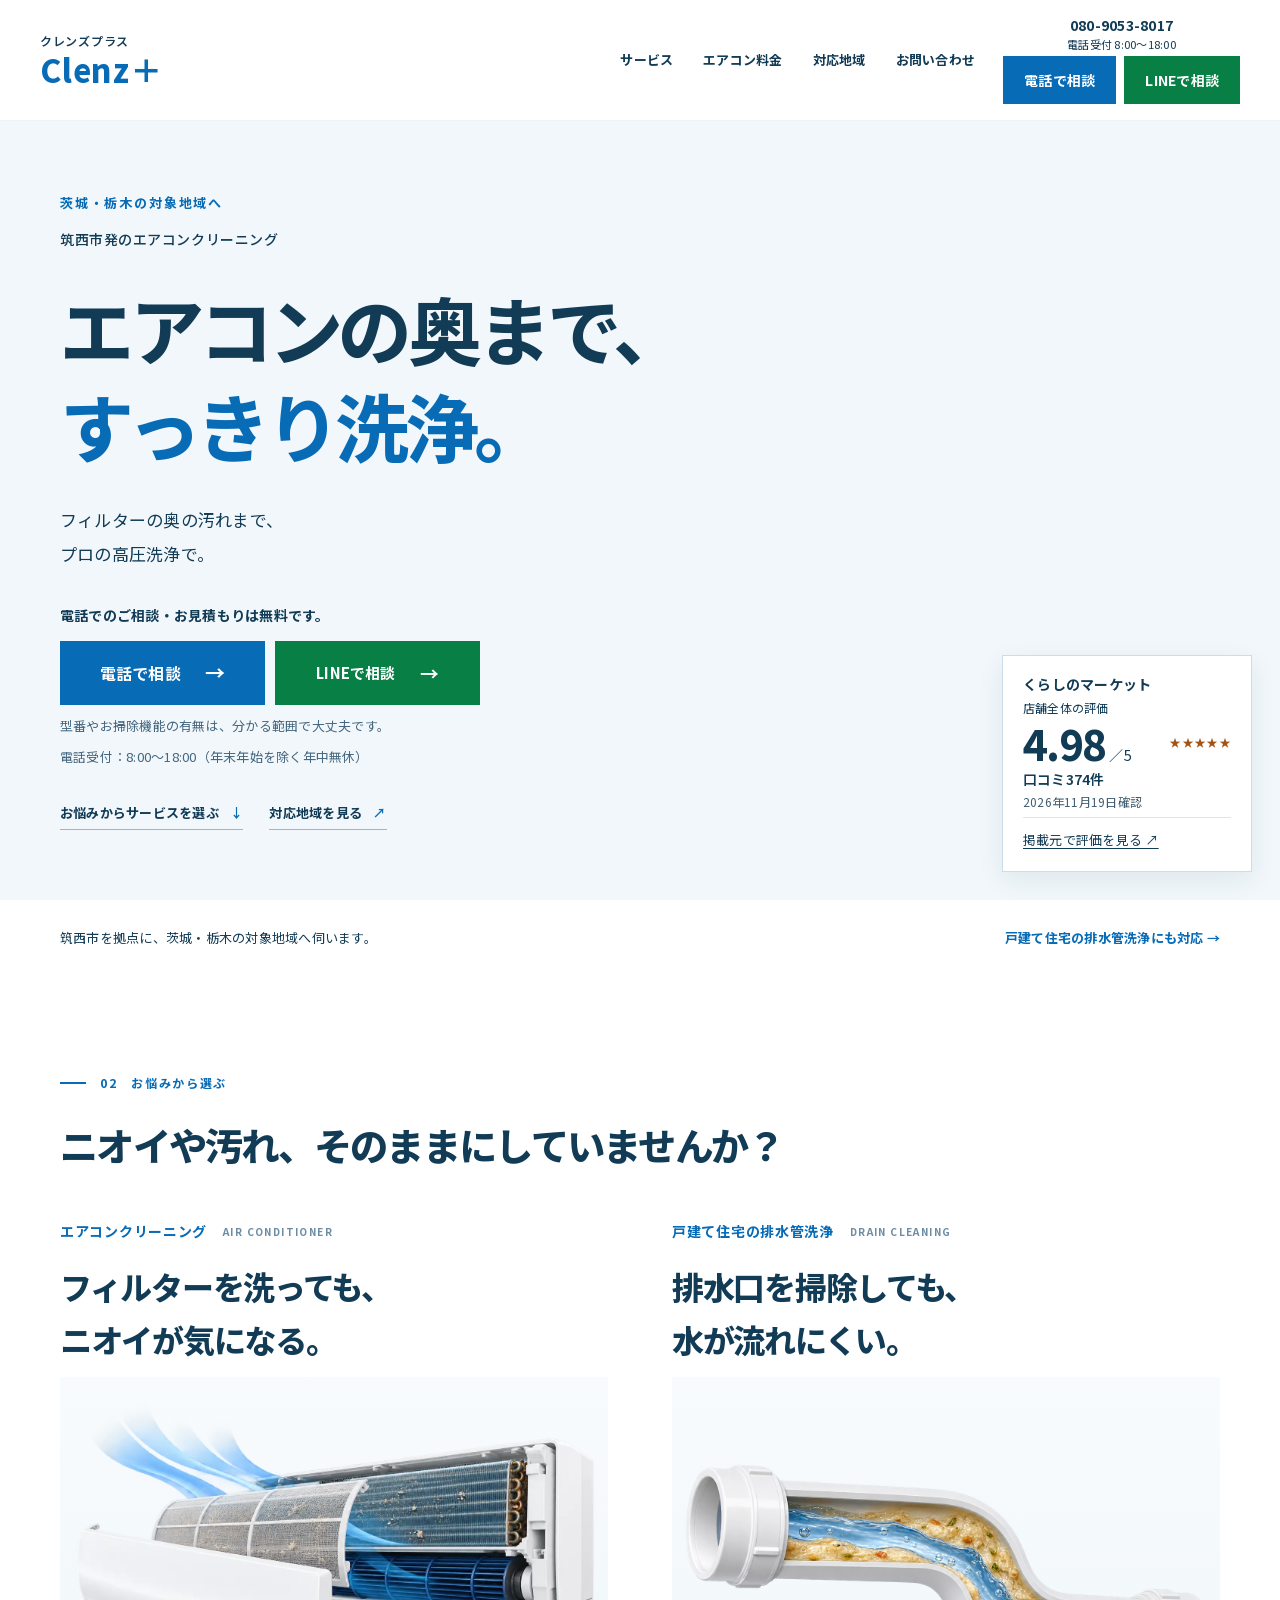
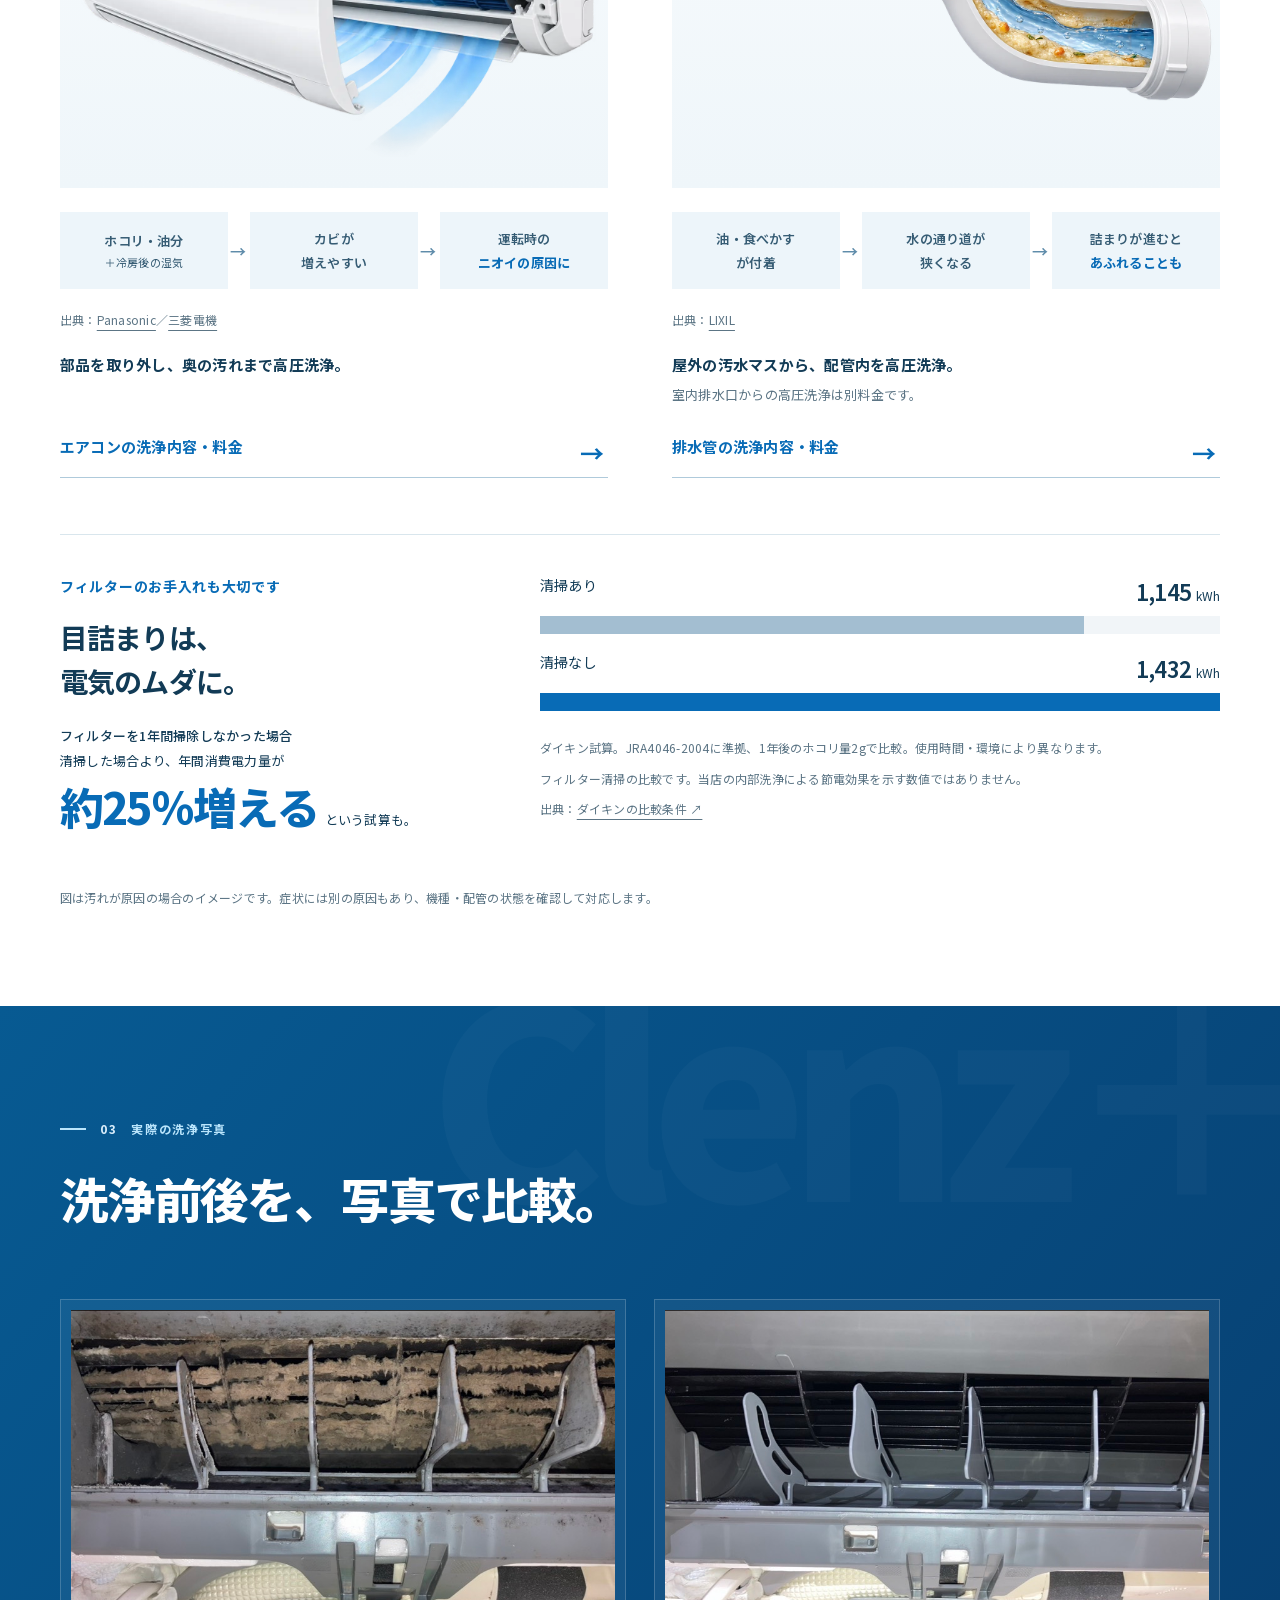
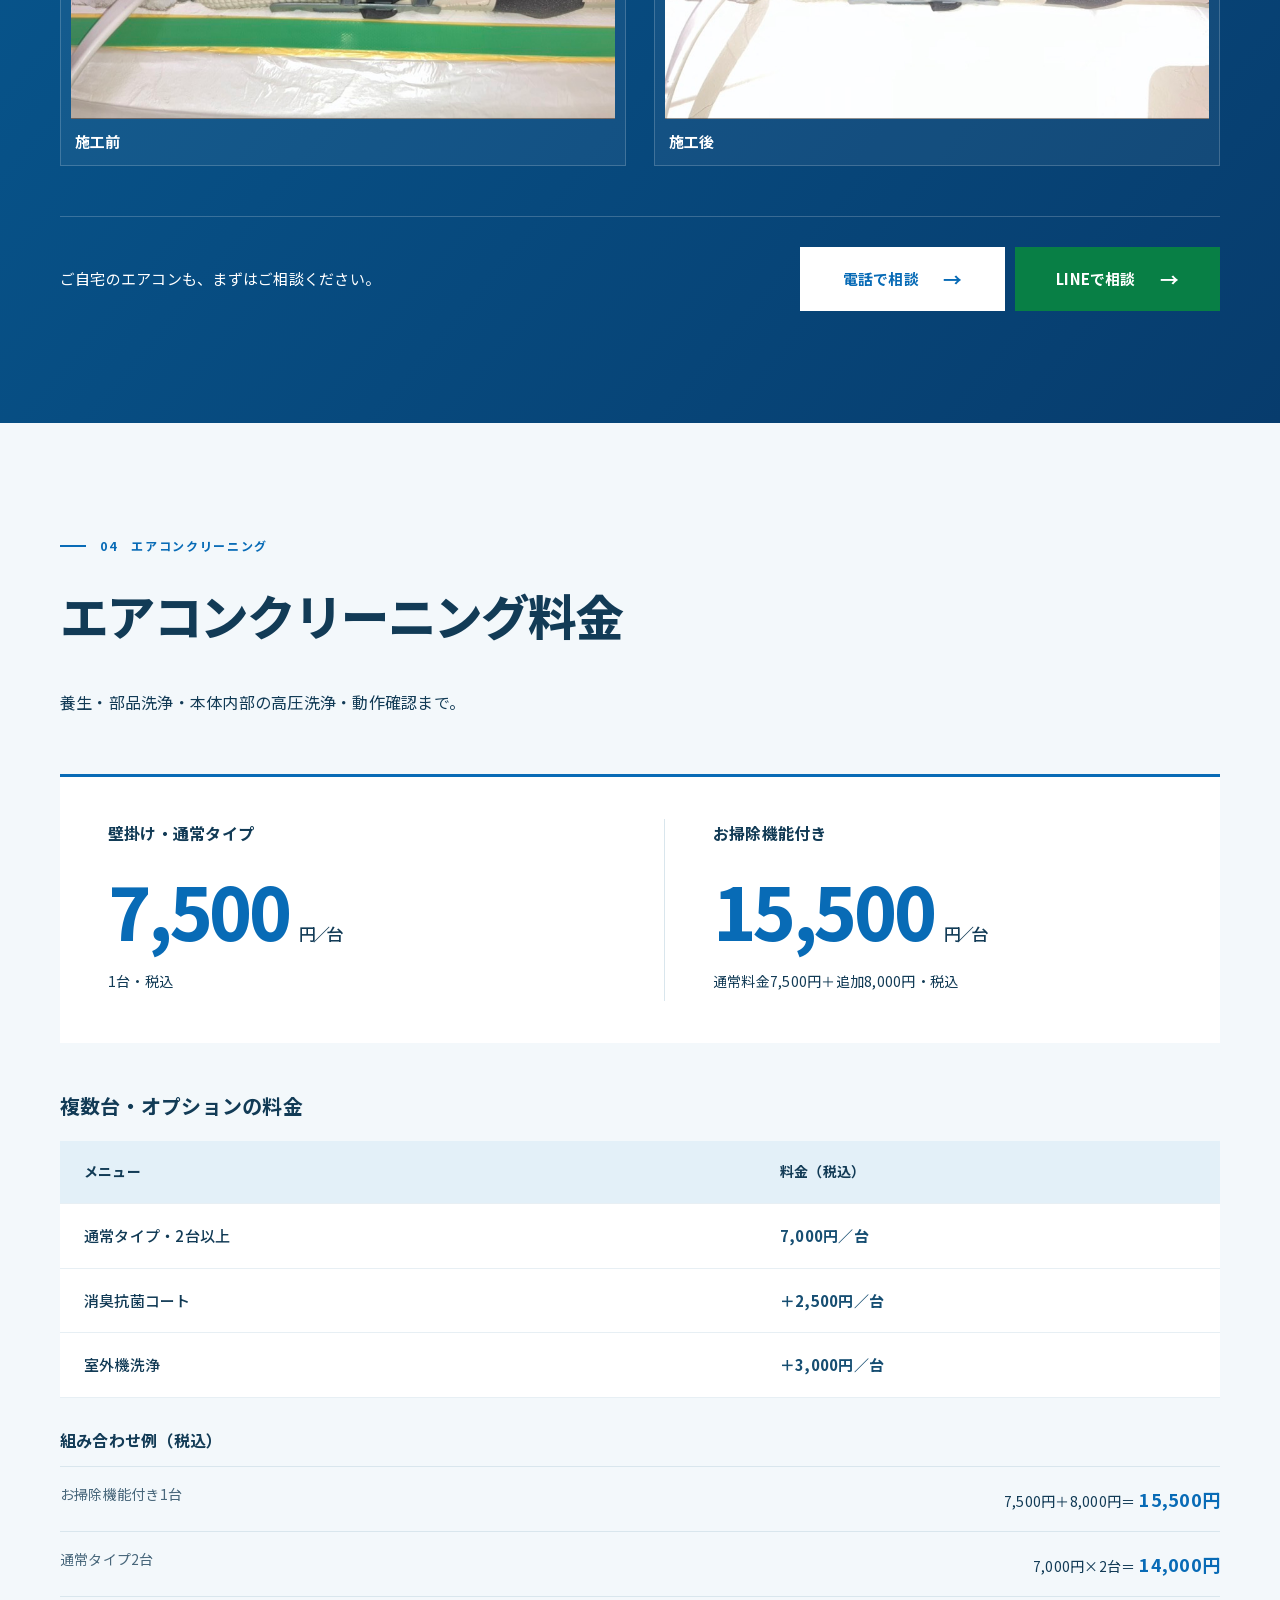
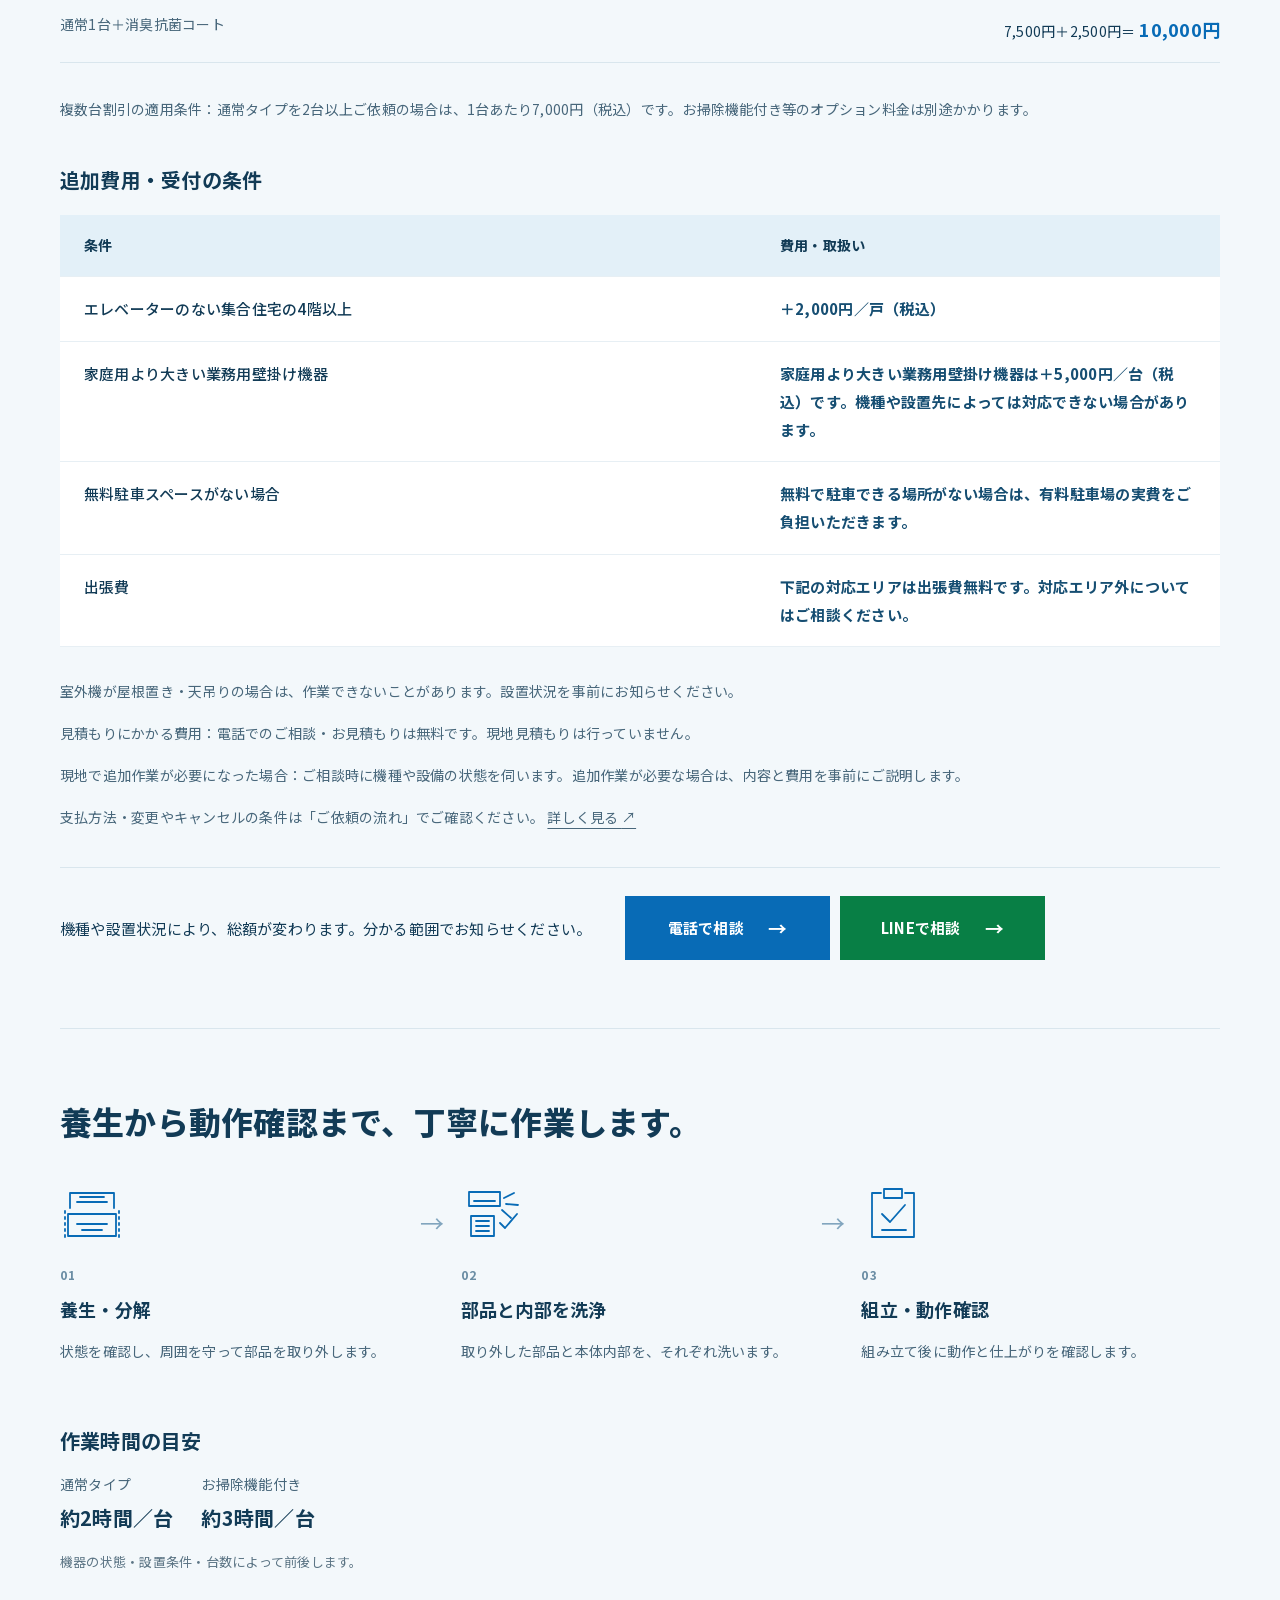
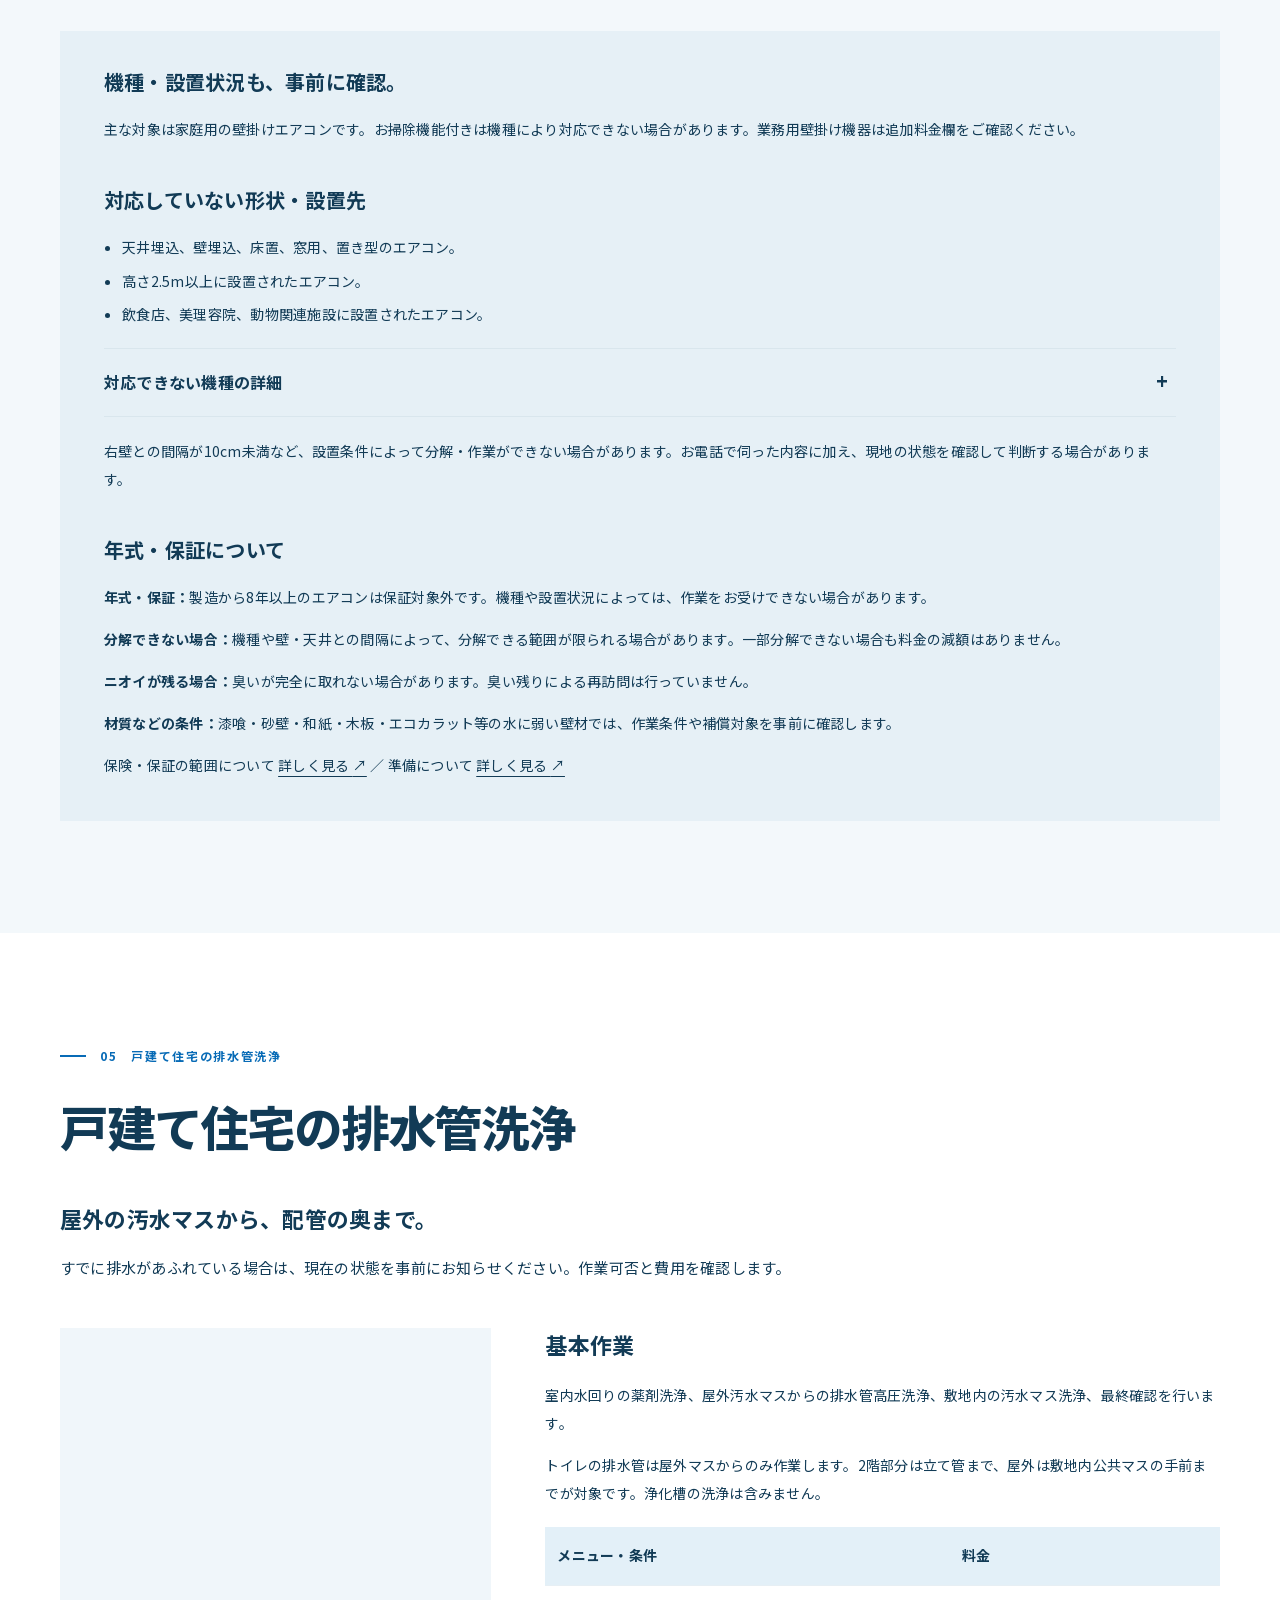
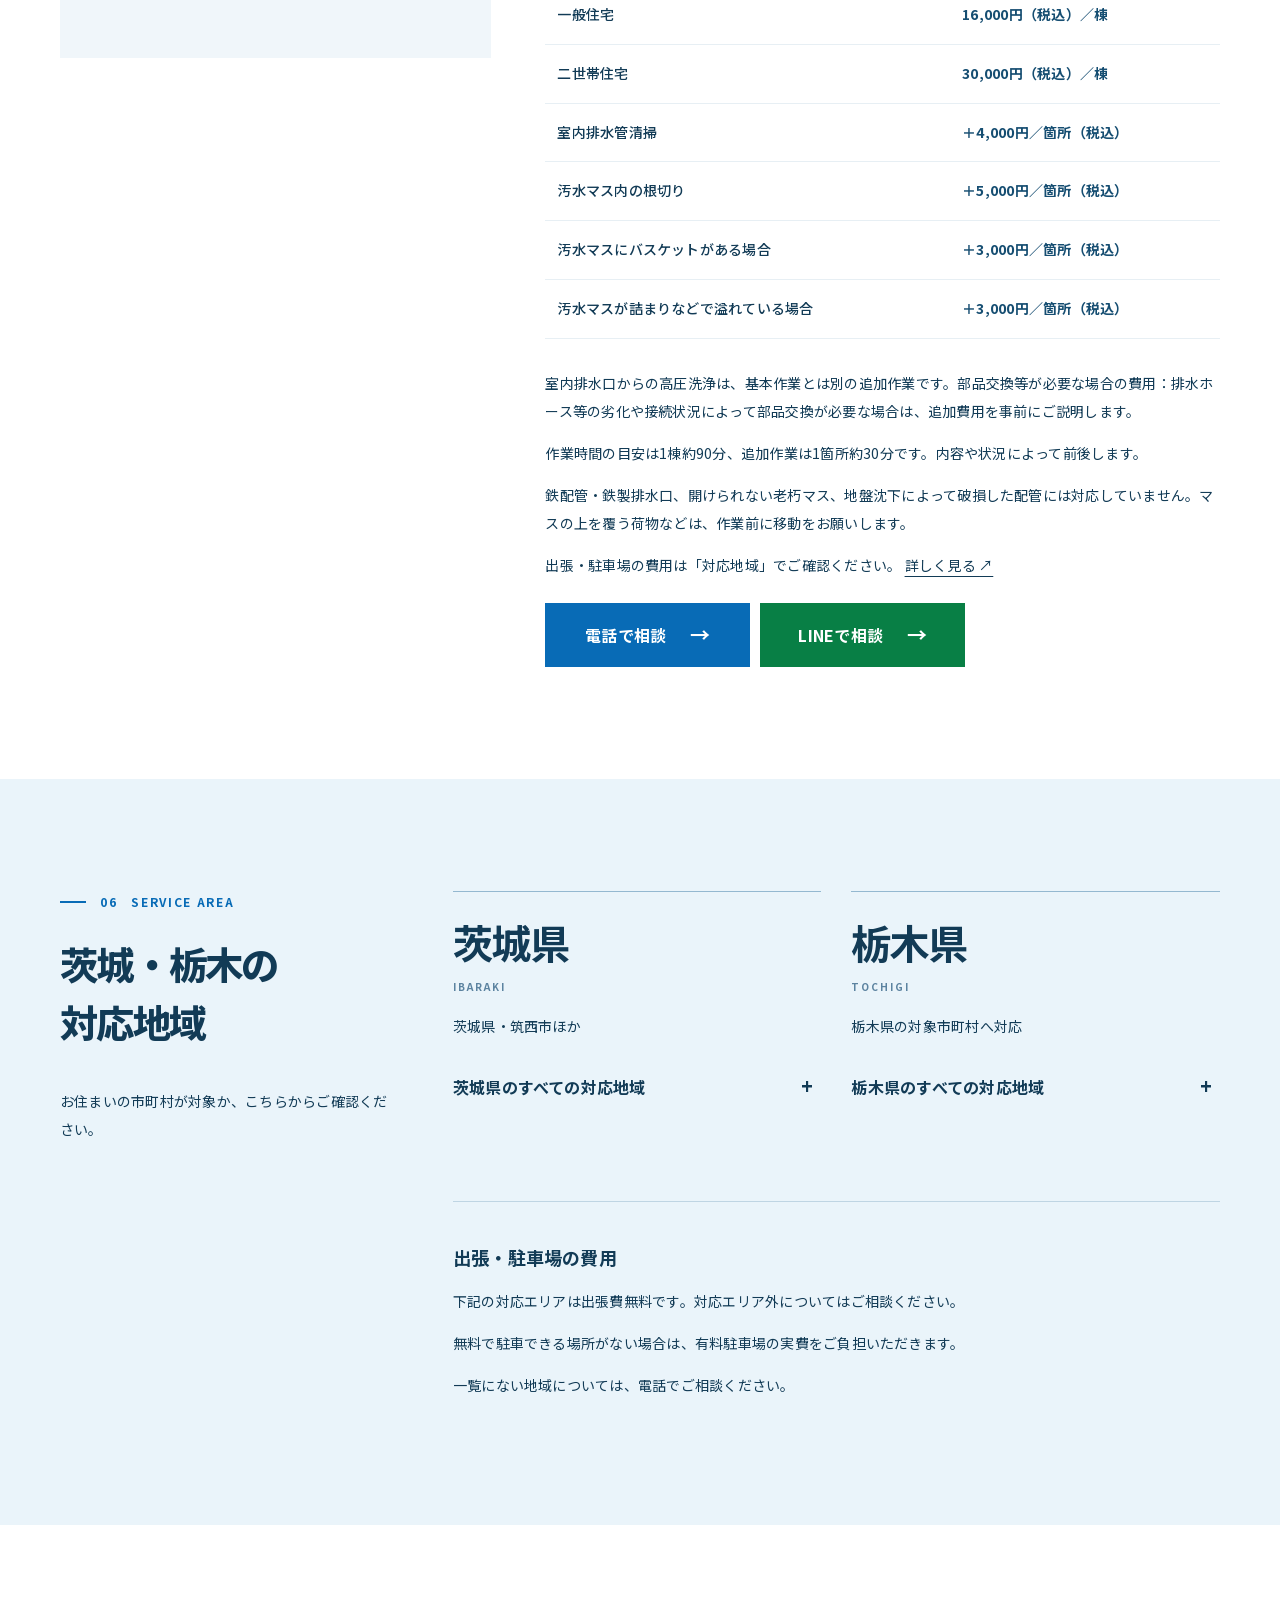
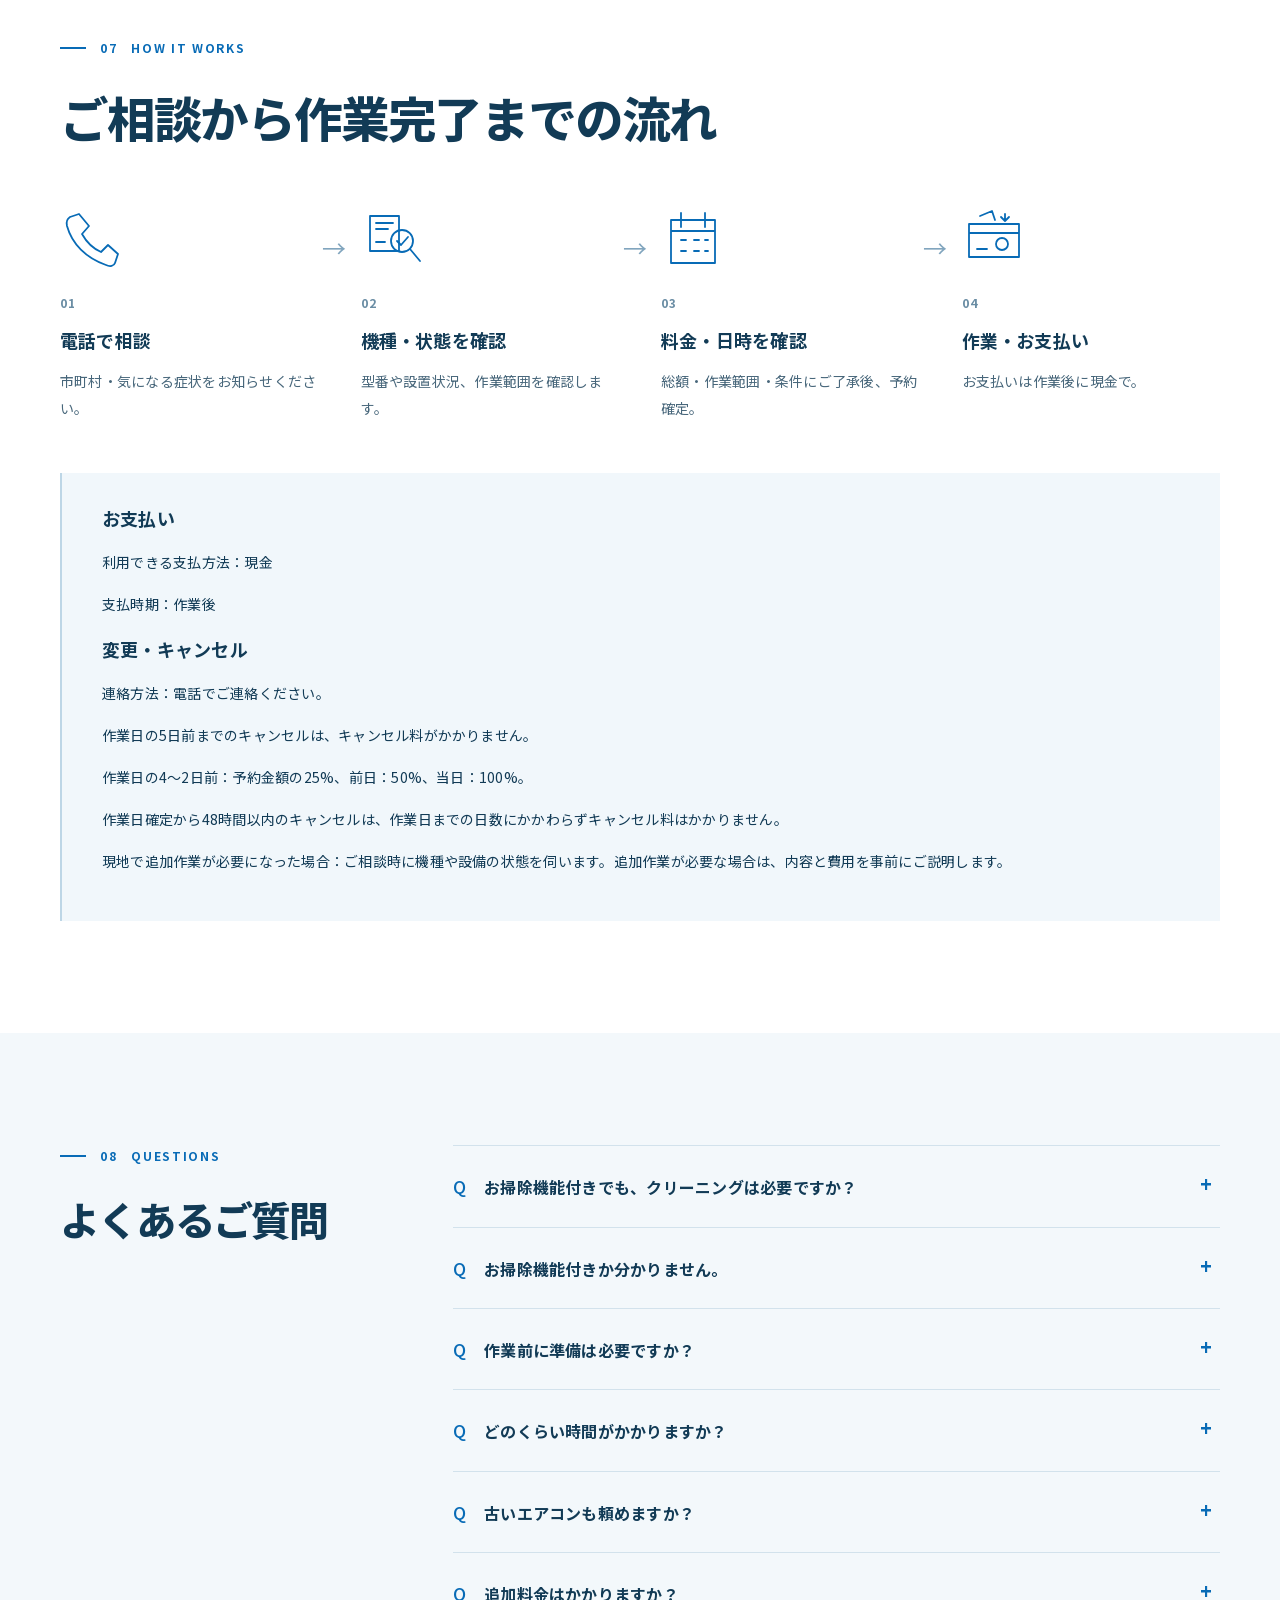
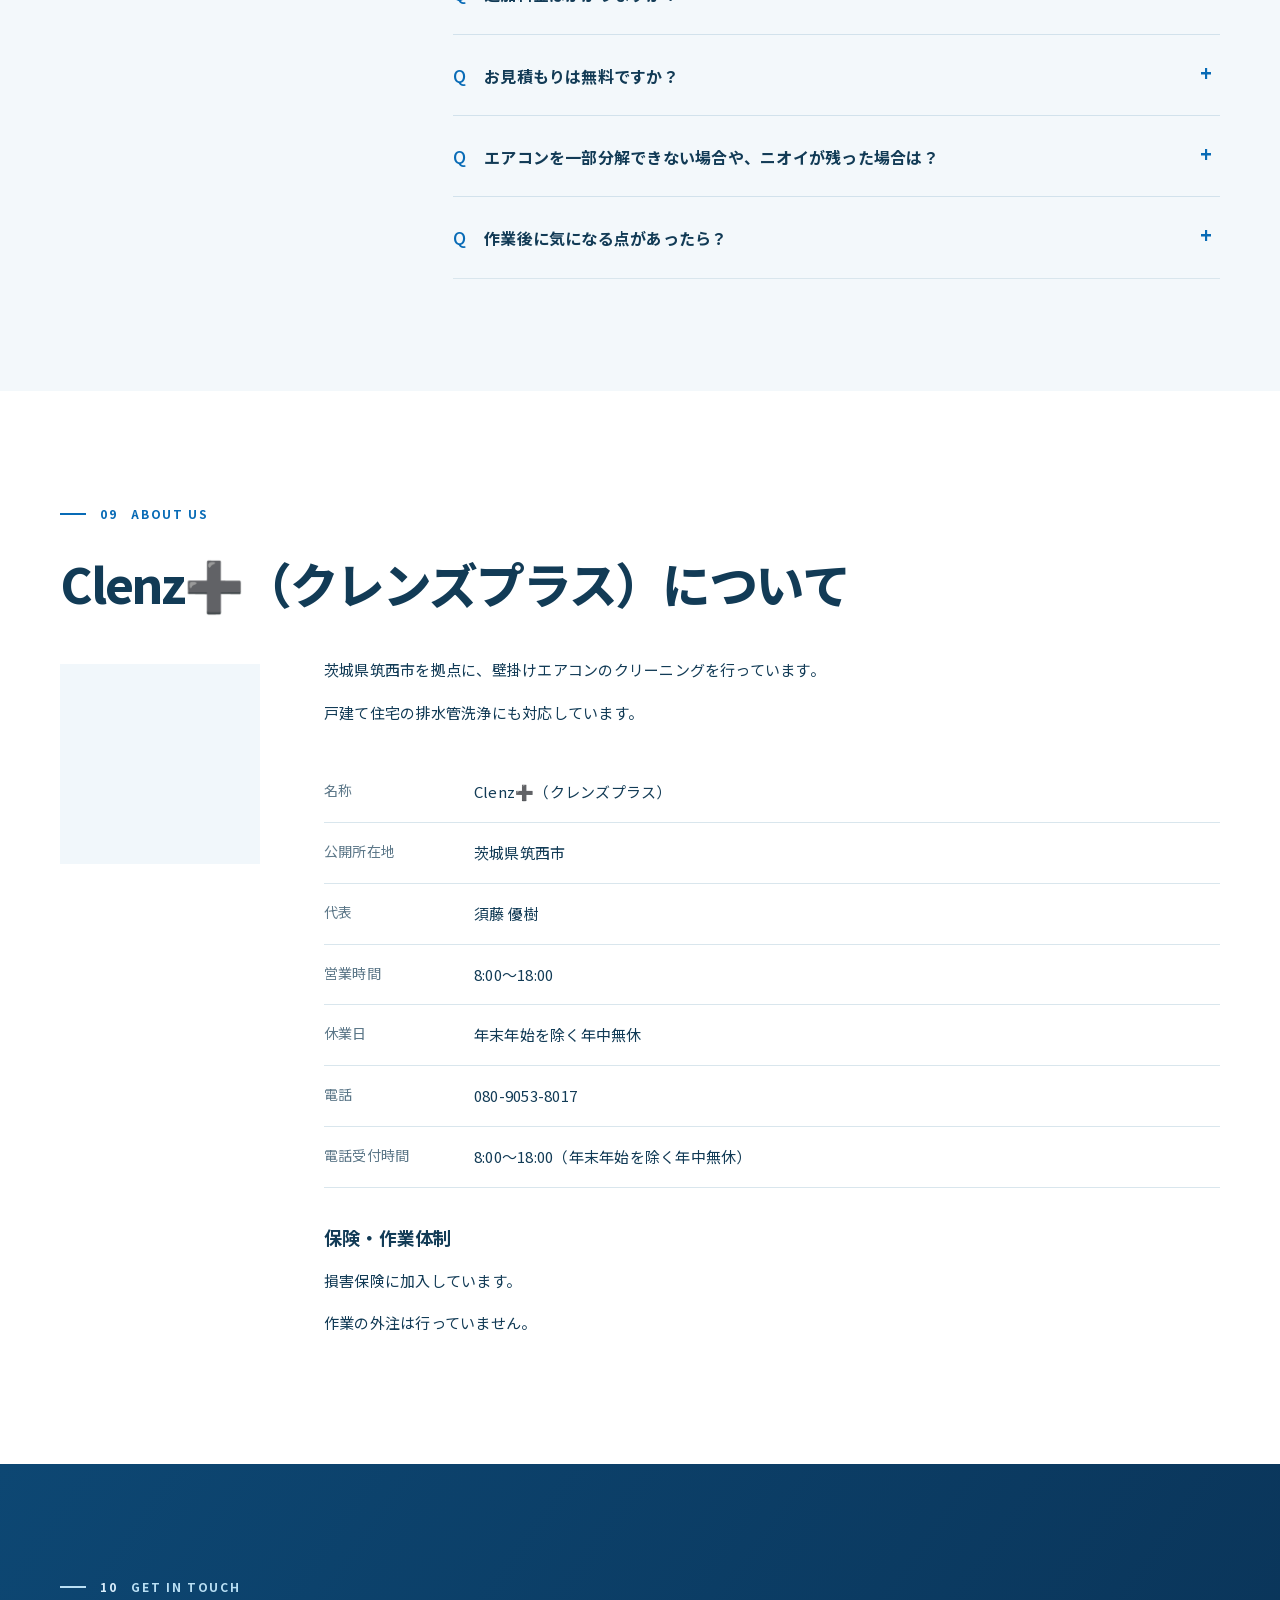
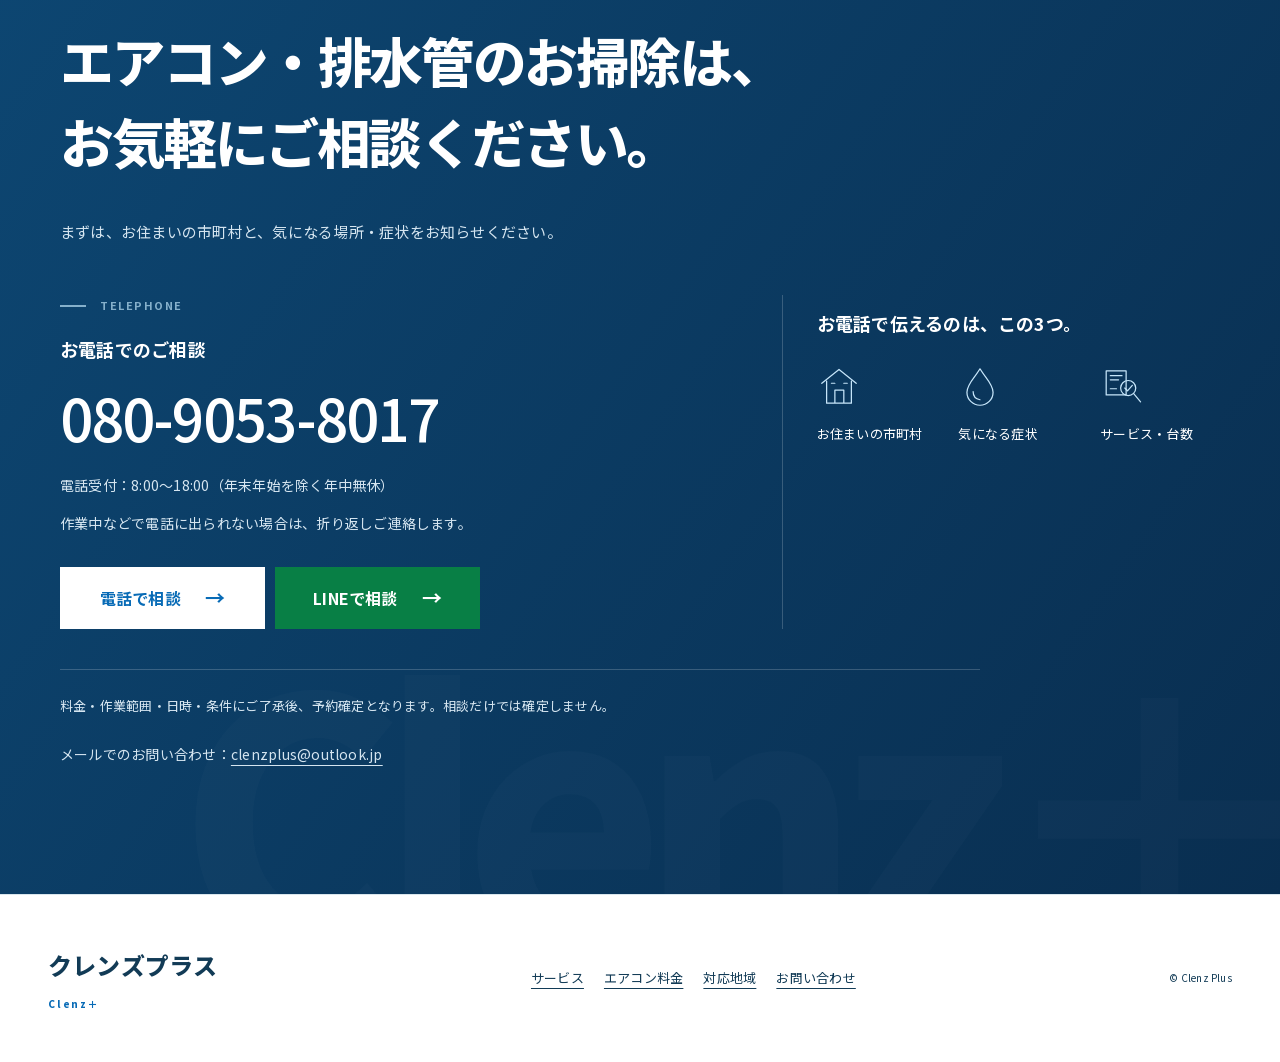
==== commit 13464dc4: "Apply client revisions: hero rating, before/after photos, FAQ and business profile" ====
--- a/index.html
+++ b/index.html
@@ -21,7 +21,7 @@
 <meta name="twitter:card" content="summary_large_image">
 <link rel="icon" href="assets/favicon.svg" type="image/svg+xml">
 <link rel="preload" href="assets/fonts/clenz-sans-jp.f50845629a91.woff2" as="font" type="font/woff2" crossorigin>
-<link rel="stylesheet" href="assets/site.782d8e61fabd.css">
+<link rel="stylesheet" href="assets/site.f43cae2d69cf.css">
 <script src="assets/site.bfa695a5c6f4.js" defer></script>
 <script type="application/ld+json">{"@context":"https://schema.org","@type":"Organization","name":"クレンズプラス","url":"https://clenzplus.com/","telephone":"+818090538017"}</script>
 </head>
@@ -29,10 +29,10 @@
 <div class="site-frame"><a class="skip" href="#top">本文へ移動</a><header class="site-header"><div class="header-inner"><a class="brand" href="#top" aria-label="クレンズプラス ページ先頭へ"><span>クレンズプラス</span><small>Clenz＋</small></a><nav class="desktop-nav" aria-label="主要ナビゲーション"><a href="#services">サービス</a><a href="#aircon">エアコン料金</a><a href="#area">対応地域</a><a href="#contact">お問い合わせ</a></nav><div class="header-contact"><p class="header-phone-number">080-9053-8017<small>電話受付 8:00〜18:00</small></p><div class="contact-action"><a class="button phone" href="#contact-phone" data-phone-tel="tel:+818090538017" data-contact="phone" aria-label="電話番号と受付時間を確認する">電話で相談</a><a class="button line" href="https://line.me/ti/p/SWEsFx4-TM" data-contact="line" aria-label="クレンズプラスのLINEで相談する">LINEで相談</a></div></div><details class="menu"><summary><span class="menu-closed">メニュー</span><span class="menu-open">閉じる</span><i aria-hidden="true"></i></summary><nav aria-label="ページ内メニュー"><a href="#services">サービス</a><a href="#aircon">エアコン料金</a><a href="#area">対応地域</a><a href="#contact">お問い合わせ</a></nav></details></div></header>
 <main><section class="hero" aria-labelledby="top">
 <div class="hero-stage">
-<figure class="hero-photo"><picture><source media="(max-width:767px)" srcset="assets/hero-stock-room-mobile.9cc8ebc35ae8.webp"><img src="assets/hero-stock-room.f1c9bbeacd6f.webp" width="1600" height="2399" fetchpriority="high" decoding="async" alt="壁掛けエアコンのある明るい室内のイメージ写真"></picture></figure>
+<figure class="hero-photo"><picture><source media="(max-width:767px)" srcset="assets/hero-stock-room-mobile.9cc8ebc35ae8.webp"><img src="assets/hero-stock-room.f1c9bbeacd6f.webp" width="1600" height="2399" fetchpriority="high" decoding="async" alt="壁掛けエアコンのある明るい室内のイメージ写真"></picture><div class="hero-review" role="group" aria-label="くらしのマーケットでの店舗全体の評価"><p class="hero-review-source">くらしのマーケット</p><p class="hero-review-scope">店舗全体の評価</p><p class="hero-review-score"><strong>4.98</strong><span>／5</span><span class="hero-review-stars" aria-hidden="true">★★★★★</span></p><p class="hero-review-count">口コミ374件</p><p class="hero-review-date"><time datetime="2026-11-19">2026年11月19日確認</time></p><a href="https://curama.jp/391647961/">掲載元で評価を見る ↗</a></div></figure>
 <div class="hero-scene container"><div class="hero-content">
 <p class="hero-kicker">茨城・栃木の対象地域へ</p>
-<h1 id="top" tabindex="-1">筑西市のエアコンクリーニング</h1>
+<h1 id="top" tabindex="-1">筑西市発のエアコンクリーニング</h1>
 <p class="hero-copy"><span>エアコンの奥まで、</span><span>すっきり洗浄。</span></p>
 <p class="hero-lead">フィルターの奥の汚れまで、<br>プロの高圧洗浄で。</p>
 <div class="hero-consult"><p class="hero-selection-title">電話でのご相談・お見積もりは無料です。</p><div class="contact-action" data-cta-group="hero"><a class="button phone" href="#contact-phone" data-phone-tel="tel:+818090538017" data-contact="phone" aria-label="電話番号と受付時間を確認する">電話で相談</a><a class="button line" href="https://line.me/ti/p/SWEsFx4-TM" data-contact="line" aria-label="クレンズプラスのLINEで相談する">LINEで相談</a></div><p class="hero-cta-note">型番やお掃除機能の有無は、分かる範囲で大丈夫です。</p><p class="hero-phone-hours small">電話受付：<span>8:00〜18:00（年末年始を除く年中無休）</span></p></div>
@@ -69,7 +69,10 @@
 </div></section>
 <section class="section works" aria-labelledby="works"><span class="section-watermark" aria-hidden="true">Clenz＋</span><div class="container">
 <div class="section-heading"><p class="eyebrow"><span>03</span> 実際の洗浄写真</p><h2 id="works" tabindex="-1">洗浄前後を、写真で比較。</h2></div>
-<div class="work-evidence"><figure class="work-main"><img src="assets/aircon-heat-exchanger-comparison.b47b18da4fb6.webp" width="640" height="480" loading="lazy" alt="エアコン熱交換器の洗浄前後を比較した写真"></figure><div class="work-detail"><p class="service-tag">部品と、本体内部を洗浄</p><h3>フィルターの、<br>その奥まで。</h3></div></div>
+<div class="work-evidence work-comparison">
+<figure class="work-main"><div class="work-photo"><img src="assets/aircon-client-before.194552c1b372.jpg" width="870" height="1882" loading="lazy" alt="施工前：汚れが付着したエアコン吹き出し口の内部"></div><figcaption>施工前</figcaption></figure>
+<figure class="work-main"><div class="work-photo"><img src="assets/aircon-client-after.358b8fbcd1bf.jpg" width="870" height="1882" loading="lazy" alt="施工後：洗浄したエアコン吹き出し口の内部"></div><figcaption>施工後</figcaption></figure>
+</div>
 <div class="evidence-footer"><div class="inline-consult"><p>ご自宅のエアコンも、まずはご相談ください。</p><div class="contact-action" data-cta-group="works"><a class="button phone" href="#contact-phone" data-phone-tel="tel:+818090538017" data-contact="phone" aria-label="電話番号と受付時間を確認する">電話で相談</a><a class="button line" href="https://line.me/ti/p/SWEsFx4-TM" data-contact="line" aria-label="クレンズプラスのLINEで相談する">LINEで相談</a></div></div></div>
 </div></section>
 <section class="section aircon" aria-labelledby="aircon"><div class="container"><p class="eyebrow"><span>04</span> エアコンクリーニング</p><h2 id="aircon" tabindex="-1">エアコンクリーニング料金</h2><p class="section-intro">養生・部品洗浄・本体内部の高圧洗浄・動作確認まで。</p><div class="service-module price-module"><div class="price-leads"><article><p>壁掛け・通常タイプ</p><p class="price">7,500<small>円／台</small></p><p>1台・税込</p></article><article><p>お掃除機能付き</p><p class="price">15,500<small>円／台</small></p><p>通常料金7,500円＋追加8,000円・税込</p></article></div>
@@ -125,7 +128,7 @@
 </tbody></table></div>
 <p>室内排水口からの高圧洗浄は、基本作業とは別の追加作業です。部品交換等が必要な場合の費用：<span>排水ホース等の劣化や接続状況によって部品交換が必要な場合は、追加費用を事前にご説明します。</span></p>
 <p>作業時間の目安は1棟約90分、追加作業は1箇所約30分です。内容や状況によって前後します。</p>
-<p>鉄配管・鉄製排水口、開けられない老朽マス、地盤沈下によって破損した配管には対応していません。マスの上を覆う荷物などは、作業前に移動をお願いします。洗濯機の移動が必要な場合、洗濯機排水口を作業できないことがあります。</p>
+<p>鉄配管・鉄製排水口、開けられない老朽マス、地盤沈下によって破損した配管には対応していません。マスの上を覆う荷物などは、作業前に移動をお願いします。</p>
 <p>出張・駐車場の費用は「対応地域」でご確認ください。 <a href="#area">詳しく見る <span aria-hidden="true">↗</span></a></p><div class="contact-action"><a class="button phone" href="#contact-phone" data-phone-tel="tel:+818090538017" data-contact="phone" aria-label="電話番号と受付時間を確認する">電話で相談</a><a class="button line" href="https://line.me/ti/p/SWEsFx4-TM" data-contact="line" aria-label="クレンズプラスのLINEで相談する">LINEで相談</a></div></div></div></div></section>
 <section class="section area" aria-labelledby="area"><div class="container"><p class="eyebrow"><span>06</span> SERVICE AREA</p><h2 id="area" tabindex="-1">茨城・栃木の<br>対応地域</h2><p class="section-intro">お住まいの市町村が対象か、こちらからご確認ください。</p><div class="area-grid"><article><p class="area-name">茨城県<span>IBARAKI</span></p><p>茨城県・筑西市ほか</p><details><summary>茨城県のすべての対応地域</summary><p>筑西市、石岡市、小美玉市、笠間市、かすみがうら市、古河市、桜川市、下妻市、常総市、つくば市、つくばみらい市、土浦市、坂東市、水戸市、結城市、稲敷郡阿見町、猿島郡五霞町・境町、東茨城郡茨城町・城里町、結城郡八千代町。</p></details></article><article><p class="area-name">栃木県<span>TOCHIGI</span></p><p>栃木県の対象市町村へ対応</p><details><summary>栃木県のすべての対応地域</summary><p>足利市、宇都宮市、小山市、鹿沼市、さくら市、佐野市、下野市、栃木市、那須烏山市、日光市、真岡市、矢板市、河内郡上三川町、塩谷郡塩谷町・高根沢町、下都賀郡野木町・壬生町、那須郡那珂川町、芳賀郡市貝町・芳賀町・益子町・茂木町。</p></details></article></div><div class="condition-box"><h3>出張・駐車場の費用</h3><p><span>下記の対応エリアは出張費無料です。対応エリア外についてはご相談ください。</span></p><p><span>無料で駐車できる場所がない場合は、有料駐車場の実費をご負担いただきます。</span></p><p>一覧にない地域については、電話でご相談ください。</p></div></div></section>
 <section class="section flow" aria-labelledby="flow"><div class="container"><p class="eyebrow"><span>07</span> HOW IT WORKS</p><h2 id="flow" tabindex="-1">ご相談から作業完了までの流れ</h2><ol class="flow-steps"><li><svg class="step-icon" viewbox="0 0 64 64" width="64" height="64" aria-hidden="true" focusable="false" fill="none" stroke="currentColor" stroke-width="1.8" stroke-linecap="round" stroke-linejoin="round"><path d="M19 8l10 12-7 8c5 9 10 14 19 18l7-7 10 9-3 9c-1 3-5 4-9 2C26 52 12 38 7 20c-1-4 0-7 3-9z"></path></svg><span aria-hidden="true">01</span><h3>電話で相談</h3><p>市町村・気になる症状をお知らせください。</p></li><li><svg class="step-icon" viewbox="0 0 64 64" width="64" height="64" aria-hidden="true" focusable="false" fill="none" stroke="currentColor" stroke-width="1.8" stroke-linecap="round" stroke-linejoin="round"><path d="M9 10h29v35H9zM15 17h17M15 23h12M15 36h9"></path><circle cx="41" cy="35" r="11"></circle><path d="M49 43l10 12M36 35l4 4 7-8"></path></svg><span aria-hidden="true">02</span><h3>機種・状態を確認</h3><p>型番や設置状況、作業範囲を確認します。</p></li><li><svg class="step-icon" viewbox="0 0 64 64" width="64" height="64" aria-hidden="true" focusable="false" fill="none" stroke="currentColor" stroke-width="1.8" stroke-linecap="round" stroke-linejoin="round"><path d="M10 14h44v43H10zM10 25h44M20 7v14M44 7v14M20 34h5M33 34h5M44 34h3M20 45h5M33 45h5M44 45h3"></path></svg><span aria-hidden="true">03</span><h3>料金・日時を確認</h3><p>総額・作業範囲・条件にご了承後、予約確定。</p></li><li><svg class="step-icon" viewbox="0 0 64 64" width="64" height="64" aria-hidden="true" focusable="false" fill="none" stroke="currentColor" stroke-width="1.8" stroke-linecap="round" stroke-linejoin="round"><path d="M7 18h50v33H7zM7 27h50M15 43h10"></path><circle cx="40" cy="38" r="6"></circle><path d="M18 10l12-5 3 9M43 8v7M39 11l4 4 4-4"></path></svg><span aria-hidden="true">04</span><h3>作業・お支払い</h3><p>お支払いは作業後に現金で。</p></li></ol><div class="flow-conditions"><h3>お支払い</h3>
@@ -137,9 +140,9 @@
 <p><span>作業日の4〜2日前：予約金額の25%、前日：50%、当日：100%。</span></p>
 <p><span>作業日確定から48時間以内のキャンセルは、作業日までの日数にかかわらずキャンセル料はかかりません。</span></p>
 <p>現地で追加作業が必要になった場合：<span>ご相談時に機種や設備の状態を伺います。追加作業が必要な場合は、内容と費用を事前にご説明します。</span></p></div></div></section>
-<section class="section faq" aria-labelledby="faq"><div class="container"><p class="eyebrow"><span>08</span> QUESTIONS</p><h2 id="faq" tabindex="-1">よくあるご質問</h2><div class="faq-list"><details><summary><span class="q-mark">Q</span>お掃除機能付きでも、クリーニングは必要ですか？</summary><div class="answer"><p>お掃除機能付きでも、使い方や設置環境によって内部に汚れがたまることがあります。自動お掃除や内部クリーンの働きは機種によって異なります。フィルターを掃除してもニオイが残るなど、気になることがあればご相談ください。</p></div></details><details><summary><span class="q-mark">Q</span>お掃除機能付きか分かりません。</summary><div class="answer"><p>分かる範囲でメーカー名・型番をお知らせください。分からない場合も、そのままご相談いただけます。お電話で機種や設置状況を伺い、対応できるかをご案内します。</p></div></details><details><summary><span class="q-mark">Q</span>作業前に準備は必要ですか？</summary><div class="answer"><p><strong>エアコン：</strong>下の家具・荷物の移動をお願いします。水道・電気と部品を洗う場所をお借りします。庭・ベランダ・浴室など、利用できる場所をお知らせください。</p><p><strong>排水管：</strong>屋外の汚水マスを覆う荷物の移動をお願いします。洗濯機の移動が必要な場合、洗濯機の排水口を作業できないことがあります。設置状況を事前にお知らせください。</p></div></details><details><summary><span class="q-mark">Q</span>どのくらい時間がかかりますか？</summary><div class="answer"><p><strong>エアコン：</strong>通常タイプは1台約2時間、お掃除機能付きは1台約3時間が目安です。機器の状態・設置条件・台数によって前後します。</p><p><strong>排水管：</strong>1棟約90分、追加作業は1箇所約30分が目安です。作業内容や状況によって前後します。</p></div></details><details><summary><span class="q-mark">Q</span>古いエアコンも頼めますか？</summary><div class="answer"><p>年式・型番・設置状況を確認し、作業できるかと補償条件をご案内します。<span>製造から8年以上のエアコンは保証対象外です。機種や設置状況によっては、作業をお受けできない場合があります。</span> 詳しい条件は「年式・保証について」をご確認ください。 <a href="#aircon">詳しく見る <span aria-hidden="true">↗</span></a></p></div></details><details><summary><span class="q-mark">Q</span>追加料金はかかりますか？</summary><div class="answer"><p><strong>エアコン：</strong>お掃除機能付きは通常料金に＋8,000円／台です。オプションや設置条件でも追加費用がかかります。 <a href="#aircon">エアコン料金を見る ↗</a></p><p><strong>排水管：</strong>室内排水口からの高圧洗浄は別料金です。汚水マスの状態や追加作業によっても費用が変わります。 <a href="#drain">排水管の料金を見る ↗</a></p><p>出張・駐車場の費用は <a href="#area">対応地域と費用</a> でご確認ください。</p></div></details><details><summary><span class="q-mark">Q</span>お見積もりは無料ですか？</summary><div class="answer"><p><span>電話でのご相談・お見積もりは無料です。現地見積もりは行っていません。</span></p></div></details><details><summary><span class="q-mark">Q</span>エアコンを一部分解できない場合や、ニオイが残った場合は？</summary><div class="answer"><p><span>機種や壁・天井との間隔によって、分解できる範囲が限られる場合があります。一部分解できない場合も料金の減額はありません。</span> <span>臭いが完全に取れない場合があります。臭い残りによる再訪問は行っていません。</span></p></div></details><details><summary><span class="q-mark">Q</span>作業後に気になる点があったら？</summary><div class="answer"><p><span>作業後に気になる点がある場合は、施工日と状況を電話でお知らせください。</span></p></div></details></div></div></section>
-<section class="section about" aria-labelledby="about"><div class="container"><p class="eyebrow"><span>09</span> ABOUT US</p><h2 id="about" tabindex="-1">クレンズプラスについて</h2><div class="about-layout"><figure><img src="assets/manager-sudo-300.aba08d43d086.webp" width="200" height="200" loading="lazy" alt="クレンズプラス 店長の須藤優樹"></figure><div><p>茨城県筑西市を拠点に、壁掛けエアコンのクリーニングを行っています。</p>
-<p>戸建て住宅の排水管洗浄にも対応しています。</p><dl class="business-data"><div><dt>名称</dt><dd><span>クレンズプラス</span></dd></div><div><dt>公開所在地</dt><dd><span>茨城県筑西市</span></dd></div><div><dt>店長</dt><dd>須藤 優樹</dd></div><div><dt>営業時間</dt><dd><span>8:00〜18:00</span></dd></div><div><dt>休業日</dt><dd><span>年末年始を除く年中無休</span></dd></div><div><dt>電話</dt><dd><span>080-9053-8017</span></dd></div><div><dt>電話受付時間</dt><dd><span>8:00〜18:00（年末年始を除く年中無休）</span></dd></div></dl><h3>保険・作業体制</h3>
+<section class="section faq" aria-labelledby="faq"><div class="container"><p class="eyebrow"><span>08</span> QUESTIONS</p><h2 id="faq" tabindex="-1">よくあるご質問</h2><div class="faq-list"><details><summary><span class="q-mark">Q</span>お掃除機能付きでも、クリーニングは必要ですか？</summary><div class="answer"><p>お掃除機能付きでも、使い方や設置環境によって内部に汚れがたまることがあります。自動お掃除や内部クリーンの働きは機種によって異なります。フィルターを掃除してもニオイが残るなど、気になることがあればご相談ください。</p></div></details><details><summary><span class="q-mark">Q</span>お掃除機能付きか分かりません。</summary><div class="answer"><p>分かる範囲でメーカー名・型番をお知らせください。分からない場合も、そのままご相談いただけます。お電話で機種や設置状況を伺い、対応できるかをご案内します。</p></div></details><details><summary><span class="q-mark">Q</span>作業前に準備は必要ですか？</summary><div class="answer"><p><strong>エアコン：</strong>エアコン下の家具・荷物の移動をお願いします。水道・電気と部品を洗う場所をお借りします。庭・ベランダ・浴室など、利用できる場所をお知らせください。</p><p><strong>排水管：</strong>屋外の汚水マスを覆う荷物の移動をお願いします。設置状況を事前にお知らせください。</p></div></details><details><summary><span class="q-mark">Q</span>どのくらい時間がかかりますか？</summary><div class="answer"><p><strong>エアコン：</strong>通常タイプは1台約2時間、お掃除機能付きは1台約3時間が目安です。機器の状態・設置条件・台数によって前後します。</p><p><strong>排水管：</strong>1棟約90分、追加作業は1箇所約30分が目安です。作業内容や状況によって前後します。</p></div></details><details><summary><span class="q-mark">Q</span>古いエアコンも頼めますか？</summary><div class="answer"><p>年式・型番・設置状況を確認し、作業できるかと補償条件をご案内します。<span>製造から8年以上のエアコンは保証対象外です。機種や設置状況によっては、作業をお受けできない場合があります。</span> 詳しい条件は「年式・保証について」をご確認ください。 <a href="#aircon">詳しく見る <span aria-hidden="true">↗</span></a></p></div></details><details><summary><span class="q-mark">Q</span>追加料金はかかりますか？</summary><div class="answer"><p><strong>エアコン：</strong>お掃除機能付きは通常料金に＋8,000円／台です。オプションや設置条件でも追加費用がかかります。 <a href="#aircon">エアコン料金を見る ↗</a></p><p><strong>排水管：</strong>室内排水口からの高圧洗浄は別料金です。汚水マスの状態や追加作業によっても費用が変わります。 <a href="#drain">排水管の料金を見る ↗</a></p><p>出張・駐車場の費用は <a href="#area">対応地域と費用</a> でご確認ください。</p></div></details><details><summary><span class="q-mark">Q</span>お見積もりは無料ですか？</summary><div class="answer"><p><span>電話でのご相談・お見積もりは無料です。現地見積もりは行っていません。</span></p></div></details><details><summary><span class="q-mark">Q</span>エアコンを一部分解できない場合や、ニオイが残った場合は？</summary><div class="answer"><p><span>機種や壁・天井との間隔によって、分解できる範囲が限られる場合があります。一部分解できない場合も料金の減額はありません。</span> <span>臭いが完全に取れない場合があります。臭い残りによる再訪問は行っていません。</span></p></div></details><details><summary><span class="q-mark">Q</span>作業後に気になる点があったら？</summary><div class="answer"><p><span>作業後に気になる点がある場合は、施工日と状況を電話でお知らせください。</span></p></div></details></div></div></section>
+<section class="section about" aria-labelledby="about"><div class="container"><p class="eyebrow"><span>09</span> ABOUT US</p><h2 id="about" tabindex="-1">Clenz➕（クレンズプラス）について</h2><div class="about-layout"><figure><img src="assets/manager-sudo-300.aba08d43d086.webp" width="200" height="200" loading="lazy" alt="Clenz➕（クレンズプラス） 代表の須藤優樹"></figure><div><p>茨城県筑西市を拠点に、壁掛けエアコンのクリーニングを行っています。</p>
+<p>戸建て住宅の排水管洗浄にも対応しています。</p><dl class="business-data"><div><dt>名称</dt><dd><span>Clenz➕（クレンズプラス）</span></dd></div><div><dt>公開所在地</dt><dd><span>茨城県筑西市</span></dd></div><div><dt>代表</dt><dd>須藤 優樹</dd></div><div><dt>営業時間</dt><dd><span>8:00〜18:00</span></dd></div><div><dt>休業日</dt><dd><span>年末年始を除く年中無休</span></dd></div><div><dt>電話</dt><dd><span>080-9053-8017</span></dd></div><div><dt>電話受付時間</dt><dd><span>8:00〜18:00（年末年始を除く年中無休）</span></dd></div></dl><h3>保険・作業体制</h3>
 <p><span>損害保険に加入しています。</span></p>
 <p><span>作業の外注は行っていません。</span></p>
 
--- a/assets/site.f43cae2d69cf.css
+++ b/assets/site.f43cae2d69cf.css
@@ -0,0 +1,477 @@
+@font-face{font-family:'Clenz Sans JP';src:url('fonts/clenz-sans-jp.f50845629a91.woff2') format('woff2');font-weight:100 900;font-display:swap}@font-face{font-family:'Clenz Sans JP';src:url('fonts/clenz-sans-jp-concerns.4d68821b4504.woff2') format('woff2');font-weight:100 900;font-display:swap;unicode-range:U+2193,U+3073,U+3075,U+307D,U+30A1,U+30AA,U+30C1,U+30E4,U+4E08,U+4F4E,U+4F59,U+50CD,U+51B7,U+52A3,U+52B9,U+544A,U+5584,U+55B0,U+56E0,U+5897,U+591A,U+592B,U+5965,U+5BB3,U+5C4A,U+5E0C,U+5EA6,U+5F31,U+5FF5,U+60A9,U+60AA,U+623F,U+671B,U+6982,U+6A2A,U+6CB9,U+6E29,U+6E7F,U+6F06,U+6FE1,U+72ED,U+7570,U+75C7,U+7802,U+7B56,U+805E,U+8A66,U+8B58,U+9006,U+9032,U+91CF,U+9580,U+982D,U+98A8,U+9ED2,U+FF05}
+:root{--ink:#123D65;--blue:#086BB6;--pale:#F2F8FC;--line:#CCDDE9;color:var(--ink);background:var(--pale);font-family:'Clenz Sans JP','Hiragino Kaku Gothic ProN','Yu Gothic',sans-serif;font-size:1rem;line-height:1.85}button{font:inherit}a{color:inherit;text-underline-offset:5px}a:hover{text-decoration-thickness:2px}img{display:block;max-width:100%;height:auto}figure{margin:0}figcaption{font-size:.875rem;line-height:1.7;margin-top:10px}p{margin:0 0 1em}h1,h2,h3,h4{line-height:1.5;overflow-wrap:anywhere}h2{font-size:clamp(1.8rem,3vw,2.75rem);font-weight:700;letter-spacing:-.035em;margin:0 0 28px}h3{font-size:1.25rem;margin:28px 0 16px}h4{font-size:1.0625rem;margin:0 0 10px}h1,h2,h3[tabindex]{scroll-margin-top:var(--header-offset,100px)}ul{padding-left:1.3em}li{margin:.4em 0}button:focus-visible,a:focus-visible,summary:focus-visible,[tabindex]:focus-visible{outline:3px solid var(--ink);outline-offset:5px}.works :focus-visible,.contact :focus-visible{outline-color:white}.container{width:min(1160px,calc(100% - 80px));margin-inline:auto}.section{padding:76px 0}.eyebrow{font-size:.75rem;font-weight:700;letter-spacing:.1em;margin-bottom:14px}.eyebrow>span{display:inline-block;margin-right:12px;color:var(--blue)}.section-intro{max-width:760px;margin-bottom:28px}.small,.source,.concern-note{font-size:.875rem}.service-tag{font-size:.875rem;font-weight:700;color:var(--blue);letter-spacing:.03em;margin-bottom:12px}.skip{position:fixed;left:20px;top:8px;z-index:100;background:white;padding:12px;transform:translateY(calc(-100% - 16px))}.skip:focus{transform:none}
+*,*::before,*::after{box-sizing:border-box}body{margin:0}
+/* Header and contact actions. */
+.site-frame{position:relative}.site-header{position:relative;z-index:50;background:white;border-bottom:1px solid #123d651a}.js .site-header{position:sticky;top:0}.header-inner{display:flex;align-items:center;gap:24px;min-height:76px;padding:12px 40px;max-width:1600px;margin:auto}.brand{text-decoration:none;font-size:1.375rem;font-weight:800;letter-spacing:-.035em;line-height:1.3;white-space:nowrap}.brand small{display:block;font-size:.625rem;letter-spacing:.12em;color:var(--blue);margin-top:4px}.desktop-nav{display:flex;gap:24px;align-items:center;margin-left:auto;font-weight:700;font-size:.875rem}.desktop-nav a{text-decoration:none;white-space:nowrap}.contact-action{display:flex;gap:10px;align-items:stretch}.button{display:flex;align-items:center;justify-content:center;gap:12px;min-height:56px;padding:14px 22px;border:1px solid var(--ink);border-radius:0;font-size:1rem;font-weight:700;line-height:1.5;text-decoration:none;text-align:center;overflow-wrap:anywhere;flex:1}.button:disabled{cursor:not-allowed;opacity:1}.button.phone{background:transparent;color:var(--ink)}.header-contact .button{min-width:100px;min-height:44px;padding:8px 16px;font-size:.875rem;white-space:nowrap}.header-contact .contact-action{gap:8px}.menu{display:none}.fixed-cta{display:none}.fixed-cta[hidden]{display:none!important}
+/* Photo and copy form one hero scene. */
+.hero{background:white;overflow:clip}.hero-stage{position:relative;max-width:1600px;margin:auto;background:#F0F7FB}.hero-photo{position:absolute;inset:0 0 0 auto;width:55%;height:100%;overflow:hidden}.hero-photo picture,.hero-photo img{display:block;width:100%;height:100%}.hero-photo img{object-fit:cover;object-position:50% 0%}.hero-photo:after{content:'';position:absolute;inset:0;background:linear-gradient(90deg,#F0F7FB 0%,#F0F7FB00 30%)}.hero-photo figcaption{position:absolute;right:20px;bottom:16px;z-index:1;padding:3px 8px;background:#ffffffe6;font-size:.6875rem;color:#315879;margin:0}.hero-scene{position:relative;min-height:590px;display:flex;align-items:center;padding-block:54px}.hero-content{position:relative;z-index:2;width:60%;min-width:0;max-width:700px}.hero-kicker{font-size:.75rem;font-weight:700;letter-spacing:.12em;color:var(--blue);margin-bottom:12px}.hero h1{font-size:.875rem;font-weight:500;letter-spacing:.04em;margin:0 0 24px}.hero-copy{font-size:clamp(2.4rem,4.65vw,4.25rem);font-weight:800;letter-spacing:-.06em;line-height:1.35;margin:0 0 24px}.hero-copy span{display:block}.hero-copy span+span{color:var(--blue)}.hero-lead{font-size:1rem;line-height:1.9;margin-bottom:26px}.hero-consult{max-width:510px}.hero-selection-title{font-size:.875rem;font-weight:700;margin-bottom:12px}.hero-cta-note{font-size:.875rem;color:#456780;line-height:1.7;margin:10px 0 0}.hero-consult .button{font-size:.9375rem}.text-links{display:flex;flex-wrap:wrap;gap:12px 26px;font-size:.875rem;font-weight:700;margin-top:22px}.text-links a{text-decoration:none;border-bottom:1px solid #92B8D2;padding:4px 0}.text-links span{margin-left:8px;color:var(--blue)}.hero-location{display:flex;justify-content:space-between;gap:16px;padding-block:18px;font-size:.875rem}.hero-location p{margin:0}.hero-location a{font-weight:700;text-decoration:none}
+/* Short choices retain a clear main and secondary service. */
+.services{background:white}.section-heading{margin-bottom:30px}.section-heading h2{margin-bottom:0}.concern-grid{display:grid;grid-template-columns:minmax(0,1.4fr) minmax(0,1fr);gap:24px;align-items:stretch}.concern-card{padding:30px 32px;border:1px solid var(--line);min-width:0;display:flex;flex-direction:column;align-items:flex-start}.concern-primary{border-top:4px solid var(--blue);background:#F6FAFD}.concern-secondary{border-top:4px solid #A9C3D6;background:white}.concern-card h3{font-size:1.5rem;margin:0 0 18px;letter-spacing:-.025em}.concern-secondary h3{font-size:1.25rem}.symptom-list{display:flex;flex-wrap:wrap;gap:6px 16px;padding:0;list-style:none;margin:0 0 16px;font-size:.875rem}.symptom-list li{margin:0}.symptom-list li:before{content:'・';color:var(--blue)}.risk-line{border-left:3px solid #BE854B;padding:10px 16px;background:#FFF8EF;font-size:1rem;font-weight:700;line-height:1.75}.concern-card>p:not(.service-tag){font-size:.9375rem}.service-link{display:flex;align-items:center;justify-content:space-between;gap:16px;min-height:52px;padding:13px 0;margin-top:auto;border-bottom:1px solid var(--blue);color:var(--blue);font-size:.9375rem;font-weight:700;text-decoration:none;width:100%}.service-link span{flex-shrink:0}.concern-note{max-width:900px;margin:20px 0 0;color:#456780}
+/* Early evidence: one main comparison, one supporting photograph. */
+.works{background:var(--blue);color:white}.work-evidence{display:grid;grid-template-columns:minmax(0,1.2fr) minmax(0,1fr);gap:48px;align-items:center}.work-main{width:100%;max-width:640px}.work-main img{width:100%;height:auto;aspect-ratio:4/3;object-fit:contain}.work-detail{min-width:0}.work-detail h3{font-size:2rem;letter-spacing:-.03em;margin:0 0 20px}.work-detail .service-tag{color:#D9EDFB}.work-detail>p{max-width:32em}.work-support{display:grid;grid-template-columns:160px minmax(0,1fr);gap:16px;align-items:center;margin-top:26px}.work-support img{aspect-ratio:4/3;object-fit:contain;width:160px}.work-support figcaption{font-size:.875rem;margin:0}.evidence-footer{margin-top:26px}.source{font-size:.75rem;margin-bottom:24px}.inline-consult{padding-top:22px;border-top:1px solid var(--line);display:grid;grid-template-columns:minmax(0,1fr) minmax(0,1.1fr);gap:24px;align-items:center}.inline-consult>p{font-size:.9375rem;margin:0}.inline-consult .button{font-size:.9375rem}.works .inline-consult{border-color:#ffffff66}.works .button.phone{color:white;border-color:white}.works .contact-action{max-width:420px;width:100%;justify-self:end}
+/* Prices, included work, eligibility each have their own visual group. */
+.aircon .container{max-width:1040px}.service-module{margin-top:28px;padding:30px 32px;background:white;border:1px solid var(--line);min-width:0}.service-module>h3:first-child{margin-top:0}.price-leads{display:grid;grid-template-columns:repeat(auto-fit,minmax(min(100%,20rem),1fr));gap:24px;margin:0 0 26px}.price-leads article{min-width:0;padding-bottom:22px;border-bottom:2px solid var(--blue)}.price-leads p{margin-bottom:6px}.price{font-size:3.25rem;font-weight:800;letter-spacing:-.035em;line-height:1.25;overflow-wrap:anywhere}.price small{font-size:1rem;display:inline-block;margin-left:4px}.price-leads article>p:last-child{font-size:.875rem}.table-wrap{overflow-x:auto;margin:18px 0 24px}table{border-collapse:collapse;width:100%;min-width:280px;text-align:left;font-size:.9375rem}thead{background:#E7F2FA}th,td{padding:14px 16px;border-bottom:1px solid var(--line);vertical-align:top}thead th{font-size:.875rem}tbody th{font-weight:500;width:60%}tbody td{font-weight:700}.price-module>p{font-size:.875rem}.price-module h3{font-size:1.125rem}.process{display:grid;grid-template-columns:repeat(3,minmax(0,1fr));gap:24px;margin:24px 0}.process article{border-top:1px solid var(--line);padding-top:20px;min-width:0}.process-number{display:block;font-size:2rem;line-height:1.1;font-weight:800;color:var(--blue);margin-bottom:14px}.process p{font-size:.9375rem;margin:0}.process-module>p{font-size:.9375rem}.process-module>h3:not(:first-child){margin-top:24px}.eligibility-module{background:#E9F3FA;border:0}.eligibility-module p,.eligibility-module ul{font-size:.9375rem}.eligibility-module h3{font-size:1.125rem}.eligibility-module p strong{font-weight:700}.disclosure{border-block:1px solid var(--line);margin-block:20px}.disclosure ul{padding-bottom:12px}
+/* Secondary service and shared practical information. */
+.drain{background:white;border-block:1px solid var(--line)}.drain-reason{max-width:900px;margin-bottom:32px}.drain-reason h3{font-size:1.125rem;margin:0 0 16px}.drain-reason .risk-line{margin-bottom:16px}.drain-layout{display:grid;grid-template-columns:280px minmax(0,1fr);gap:40px;align-items:start}.drain-layout>figure,.drain-layout>div{min-width:0}.drain-layout figure img{width:100%;aspect-ratio:4/3;object-fit:contain}.drain-layout h3{margin-top:0}.drain-layout .contact-action{margin-top:24px}.drain-layout p{font-size:.9375rem}.area-grid{display:grid;grid-template-columns:repeat(2,minmax(0,1fr));gap:40px}.area-grid article{border-top:2px solid var(--ink);padding-top:20px}.area-name{font-size:1.75rem;font-weight:700;line-height:1.4}.area-name span{display:block;font-size:.625rem;letter-spacing:.14em;margin-top:6px}.area-grid article>p:not(.area-name){font-size:.9375rem}.condition-box{border-top:1px solid var(--line);margin-top:28px;padding-top:4px}.condition-box h3{font-size:1.125rem}.condition-box p{font-size:.9375rem}.flow{background:white}.flow-steps{display:grid;grid-template-columns:repeat(4,minmax(0,1fr));gap:24px;padding:0;list-style:none;margin:32px 0}.flow-steps li{margin:0;border-top:1px solid var(--line);padding-top:20px;min-width:0}.flow-steps li>span{font-size:2rem;font-weight:800;color:var(--blue)}.flow-steps h3{font-size:1.0625rem;margin:12px 0}.flow-steps p{font-size:.9375rem}.flow-conditions{padding:24px 28px;background:var(--pale)}.flow-conditions h3{margin-top:18px;font-size:1.125rem}.flow-conditions h3:first-child{margin-top:0}.flow-conditions p{font-size:.9375rem}
+summary{list-style:none;cursor:pointer;position:relative;padding:20px 38px 20px 0;font-weight:700;line-height:1.7;min-height:56px}summary::-webkit-details-marker{display:none}summary:after{content:'+';position:absolute;right:8px;top:22px;font-size:1.25rem;line-height:1}details[open]>summary:after{content:'−'}details>p{padding:0 8px 12px}.faq{background:#F7FBFE}.faq-list{margin-top:30px}.faq-list details{border-top:1px solid var(--line)}.faq-list details:last-child{border-bottom:1px solid var(--line)}.q-mark{display:inline-block;color:var(--blue);margin-right:14px}.answer{padding:0 20px 16px}.answer p{font-size:.9375rem}.about{background:white}.about-layout{display:grid;grid-template-columns:200px minmax(0,1fr);gap:48px}.about-layout img{width:200px;aspect-ratio:1/1;object-fit:contain}.about-layout>div{min-width:0}.business-data{margin:26px 0}.business-data>div{display:grid;grid-template-columns:130px minmax(0,1fr);gap:20px;padding:12px 0;border-bottom:1px solid var(--line);font-size:.9375rem}.business-data dt{font-size:.875rem}.business-data dd{margin:0}.about-layout p{font-size:.9375rem}.about-layout h3{font-size:1.125rem}.contact{background:var(--ink);color:white}.contact h2{font-size:clamp(2rem,3.6vw,3rem)}.contact-layout{display:grid;grid-template-columns:repeat(2,minmax(0,1fr));gap:48px;margin-top:32px}.contact-layout article{min-width:0;display:flex;flex-direction:column;align-items:flex-start;border-top:1px solid #ffffff55;padding-top:24px}.contact-layout h3{font-size:1.5rem;margin:0 0 18px}.contact-layout .eyebrow{opacity:.7}.contact-layout .button{width:100%;margin-top:auto;flex:0}.contact-layout p{font-size:.9375rem}.contact .button.phone{color:white;border-color:white}.contact-layout .phone-display{font-size:1.75rem}.contact-layout p.contact-note{font-size:.875rem;margin:32px 0 20px;padding-top:22px;border-top:1px solid #ffffff44}footer{display:flex;align-items:center;justify-content:space-between;gap:28px;background:white;border-top:1px solid var(--line);padding:36px 40px}.footer-brand{font-size:1.375rem;font-weight:800;text-decoration:none;white-space:nowrap}.footer-brand small{display:block;font-size:.625rem;letter-spacing:.1em}footer nav{display:flex;gap:12px 20px;flex-wrap:wrap;font-size:.75rem}.footer-meta{font-size:.625rem}.footer-meta p{margin:3px 0}
+@media(min-width:1280px){.header-inner{min-height:max(76px,4.75rem)}.js .site-header.scrolled .brand{display:flex;gap:12px;align-items:baseline}.js .site-header.scrolled .brand small{margin:0}}
+@media(max-width:1279px){.desktop-nav{display:none}.header-inner{padding-inline:24px;gap:20px;flex-wrap:wrap}.header-contact{margin-left:auto}.header-contact .button{min-width:60px}.menu{display:block}.menu summary{padding:12px 24px 12px 0;min-height:44px;font-size:.875rem}.menu summary:after{top:16px;right:0;font-size:1rem}.menu-open{display:none}.menu[open] .menu-closed{display:none}.menu[open] .menu-open{display:inline}.menu nav{display:flex;flex-direction:column;gap:0;padding:12px 24px;background:white}.menu nav a{padding:14px 0;border-bottom:1px solid var(--line)}.menu[open]{display:contents}.menu[open]>summary{display:block}.menu[open]>nav{flex:0 0 100%;max-height:50dvh;overflow:auto}.hero-content{width:63%}.hero-copy{font-size:3.375rem}.hero-photo{width:52%}.work-evidence{gap:32px}.work-support{grid-template-columns:128px minmax(0,1fr)}.work-support img{width:128px}footer{flex-wrap:wrap}}
+@media(max-width:1023px){.site-frame{padding-bottom:calc(var(--cta-height,calc(72px + env(safe-area-inset-bottom))) + 16px)}.fixed-cta{display:block;position:fixed;bottom:0;left:0;right:0;z-index:45;background:white;border-top:1px solid var(--line);padding:8px 12px calc(8px + env(safe-area-inset-bottom))}.fixed-cta .button{min-height:56px;padding:14px 12px}.fixed-cta.flow-mode{position:static}.hero-copy{font-size:3rem}.hero-content{width:67%}.hero-photo{width:50%}.hero-stage{overflow:clip}.hero-location{flex-wrap:wrap}.concern-grid{gap:18px}.concern-card{padding:24px}.work-evidence{grid-template-columns:repeat(2,minmax(0,1fr));gap:28px}.work-detail h3{font-size:1.5rem}.work-support{grid-template-columns:1fr;gap:6px}.work-support img{width:140px}.flow-steps{grid-template-columns:repeat(2,minmax(0,1fr))}.drain-layout{grid-template-columns:220px minmax(0,1fr);gap:28px}.inline-consult{grid-template-columns:minmax(0,1fr);gap:16px}.works .contact-action{justify-self:start}}
+@media(max-width:767px){body{line-height:1.8}.container{width:calc(100% - 40px)}.section{padding:48px 0}h2{font-size:1.75rem;margin-bottom:24px}h3{font-size:1.125rem}.eyebrow{font-size:.6875rem}.section-heading{margin-bottom:24px}.section-intro{margin-bottom:22px}.header-inner{min-height:64px;padding:10px 20px;gap:12px}.brand{font-size:1.0625rem}.brand small{font-size:.5625rem}.header-contact .button{font-size:.75rem;min-width:60px;min-height:44px;padding:8px 11px;gap:0}.header-contact .button span{display:none}.header-contact .contact-action{gap:6px}.menu summary{font-size:.6875rem;padding-right:18px}.hero-stage{display:flex;flex-direction:column;background:white;overflow:visible}.hero-photo{position:relative;inset:auto;width:100%;height:220px}.hero-photo:after{background:linear-gradient(0deg,#F0F7FB66,transparent 35%)}.hero-photo figcaption{right:12px;bottom:28px}.hero-scene{display:block;min-height:0;padding-block:0;background:transparent}.hero-content{width:100%;max-width:none;background:white;border-top:3px solid var(--blue);padding:22px 20px 24px;margin-top:-22px}.hero-kicker{font-size:.6875rem;margin-bottom:8px;letter-spacing:.08em}.hero h1{font-size:.75rem;margin-bottom:14px}.hero-copy{font-size:clamp(1.875rem,9vw,2.25rem);line-height:1.4;margin-bottom:16px}.hero-lead{font-size:.9375rem;line-height:1.85;margin-bottom:20px}.hero-lead br{display:none}.hero-selection-title{font-size:.875rem;line-height:1.7;margin-bottom:10px}.hero-consult .button{font-size:.875rem;padding:14px 10px}.hero-cta-note{font-size:.875rem;margin-top:10px}.text-links{font-size:.75rem;gap:12px 18px;margin-top:18px}.hero-location{font-size:.75rem;padding-block:14px;gap:6px;border-top:1px solid var(--line)}.contact-action{gap:8px}.button{font-size:.875rem;padding:14px 12px;gap:6px}.concern-grid{grid-template-columns:minmax(0,1fr);gap:16px}.concern-card{padding:22px}.concern-card h3{font-size:1.25rem;margin-bottom:14px}.concern-secondary h3{font-size:1.125rem}.concern-card>p:not(.service-tag){font-size:.875rem}.concern-card .risk-line{padding:10px 12px}.symptom-list{display:block;font-size:.875rem;margin-bottom:12px}.symptom-list li{margin:3px 0}.service-tag{font-size:.75rem}.service-link{font-size:.875rem;min-height:48px}.concern-note{font-size:.875rem;margin-top:16px}.work-evidence{grid-template-columns:minmax(0,1fr);gap:24px}.work-detail h3{font-size:1.5rem;margin-bottom:12px}.work-detail h3 br{display:none}.work-detail>p{font-size:.9375rem}.work-support{grid-template-columns:120px minmax(0,1fr);gap:14px;margin-top:18px}.work-support img{width:120px}.work-support figcaption{font-size:.75rem}.source{font-size:.6875rem}.evidence-footer{margin-top:20px}.inline-consult>p{font-size:.875rem}.inline-consult .button{font-size:.875rem}.service-module{padding:24px 20px;margin-top:22px}.price-leads{grid-template-columns:minmax(0,1fr);gap:18px;margin-bottom:22px}.price-leads article{padding-bottom:16px}.price{font-size:2.75rem}.price small{font-size:.9375rem}.price-leads article>p:last-child{font-size:.875rem}.price-module>p{font-size:.875rem}.table-wrap{margin-block:16px 20px}th,td{padding:12px 10px;font-size:.875rem}thead th{font-size:.75rem}.process{grid-template-columns:minmax(0,1fr);gap:20px}.process article{position:relative;padding:18px 0 0 48px}.process-number{position:absolute;left:0;top:20px;font-size:1.75rem}.process h4{font-size:1rem}.process p,.process-module>p,.eligibility-module p,.eligibility-module ul{font-size:.875rem}.drain-layout{grid-template-columns:minmax(0,1fr);gap:24px}.drain-layout figure{max-width:360px}.drain-layout p{font-size:.875rem}.drain-reason h3{font-size:1.0625rem}.drain-reason p{font-size:.875rem}.area-grid{grid-template-columns:minmax(0,1fr);gap:28px}.area-name{font-size:1.5rem}.area-grid article>p:not(.area-name){font-size:.875rem}.condition-box{margin-top:24px}.condition-box p{font-size:.875rem}.flow-steps{grid-template-columns:minmax(0,1fr);gap:24px}.flow-steps li{position:relative;padding:18px 0 0 48px}.flow-steps li>span{position:absolute;left:0;top:18px;font-size:1.75rem}.flow-steps h3{font-size:1.0625rem;margin:0 0 10px}.flow-steps p{font-size:.875rem}.flow-conditions{padding:20px}.flow-conditions p{font-size:.875rem}.answer{padding:0 4px 12px}.answer p{font-size:.875rem}.q-mark{margin-right:10px}.faq-list summary{font-size:.9375rem}.about-layout{grid-template-columns:minmax(0,1fr);gap:24px}.about-layout figure{display:flex;align-items:flex-end;gap:18px}.about-layout img{width:140px}.about-layout figcaption{font-size:.875rem}.business-data>div{grid-template-columns:100px minmax(0,1fr);gap:16px;padding-block:10px;font-size:.875rem}.business-data dt{font-size:.875rem}.about-layout p{font-size:.875rem}.contact h2{font-size:2rem}.contact-layout{grid-template-columns:minmax(0,1fr);gap:36px}.contact-layout p{font-size:.875rem}.contact-layout .button{margin-top:14px}.contact-note{font-size:.875rem}footer{display:block;padding:30px 20px}footer nav{margin-block:24px;gap:12px 18px}.footer-meta{font-size:.625rem}}
+@media(max-width:359px){.container{width:calc(100% - 32px)}.header-inner{padding-inline:16px}.header-contact{display:none}.menu{margin-left:auto}.menu[open]>summary{margin-left:auto}.hero-copy{font-size:1.875rem}.hero-content{padding-inline:16px}.hero-consult .contact-action{flex-direction:column}.hero-consult .button{min-height:48px}.hero-photo{height:200px}.service-module{padding-inline:16px}.price{font-size:2.25rem}.concern-card{padding:20px}.work-support{grid-template-columns:96px minmax(0,1fr)}.work-support img{width:96px}.contact h2{font-size:1.75rem}}
+@media(prefers-reduced-motion:reduce){*{transition:none!important}}
+@media print{.site-header,.fixed-cta,.skip,.contact-action,.contact-layout button,.hero-photo{display:none!important}.site-frame{padding-bottom:0!important}.hero-scene{min-height:0;padding:20px 0}.hero-content{width:100%}.section{padding-block:28px}.works,.contact{background:white;color:var(--ink)}details,details:not([open]){display:block!important}details::details-content{display:block!important;content-visibility:visible!important;height:auto!important;overflow:visible!important}details>:not(summary){display:block!important;content-visibility:visible!important}summary:after{display:none!important}figure,.process article,.flow-steps li{break-inside:avoid}a{overflow-wrap:anywhere}}
+
+.works .eyebrow>span,.contact .eyebrow>span{color:#D9EDFB}
+
+.hero-consult .button.phone{background:white}
+
+.footer-brand{white-space:normal;overflow-wrap:anywhere}
+
+/* A single phone action with a visible, selectable number. */
+.contact-action{display:flex;max-width:420px;width:100%}.contact-action .button{flex:1;width:100%}
+.button.phone{background:var(--blue);border-color:var(--blue);color:white}
+.hero-consult .button.phone{background:var(--blue);color:white;min-height:56px}
+.works .button.phone,.contact .button.phone{background:white;border-color:white;color:var(--blue)}
+.header-contact .button{white-space:normal;min-width:112px}.header-contact .contact-action{width:auto}
+.hero-phone-hours{margin:8px 0 0;color:#456780;font-size:.875rem}
+.contact-layout{grid-template-columns:minmax(0,1fr);gap:28px;max-width:880px}
+.contact-layout article{padding:28px 0;border-top:1px solid #ffffff55;border-bottom:1px solid #ffffff55;align-items:flex-start}
+.contact-layout .phone-display{font-size:clamp(1.75rem,3.5vw,2.75rem);font-weight:800;line-height:1.4;user-select:text;overflow-wrap:anywhere}
+.contact-layout .contact-hours{margin-bottom:12px}.contact-layout .phone-guidance{margin-bottom:24px}
+.contact-layout .contact-action{max-width:420px}.contact-layout .contact-action .button{margin:0;flex:1;min-height:56px}
+.call-preparation{max-width:680px}.call-preparation h3{font-size:1.0625rem;line-height:1.8}.call-preparation ul{padding-left:1.3em;margin:0 0 18px}.call-preparation li{font-size:1rem}
+.fixed-cta .contact-action{max-width:none}
+@media(max-width:767px){.header-contact .button{min-width:76px;font-size:.75rem;padding:8px 12px}.hero-phone-hours{font-size:.875rem}.contact-layout{gap:24px}.contact-layout article{padding-block:24px}.call-preparation li{font-size:.9375rem}.contact-layout .phone-display{font-size:1.75rem}}
+
+/* Client contact details, confirmed 2026-10-21. */
+.header-phone-number{margin:0 0 4px;text-align:center;font-size:.875rem;font-weight:700;line-height:1.4}
+.contact-email{margin-top:24px;font-size:.9375rem;overflow-wrap:anywhere}
+.business-data dd,.contact-hours,.phone-guidance{overflow-wrap:anywhere}
+@media(max-width:1279px){.header-phone-number{display:none}}
+
+/* A single service still uses the full available content width. */
+.concern-card:only-child{grid-column:1/-1}
+
+.header-phone-number small{display:block;font-size:.6875rem;font-weight:400;line-height:1.5}
+/* Source-backed consequences and filter-care comparison. */
+.concern-risk{width:100%;margin:0 0 12px;padding:18px 20px;border-left:3px solid #BE854B;background:#FFF8EF}
+.concern-risk h4{font-size:1.125rem;line-height:1.65;margin:0 0 10px}
+.concern-risk p{font-size:.9375rem;line-height:1.85;margin:0}
+.concern-card>p.concern-source,.filter-evidence p.concern-source{font-size:.8125rem;line-height:1.8;color:#456780;margin:0 0 20px;overflow-wrap:anywhere}
+.concern-source a{color:inherit}
+.filter-evidence{display:grid;grid-template-columns:minmax(0,.85fr) minmax(0,1.15fr);gap:32px;margin-top:24px;padding:28px 32px;border:1px solid var(--line);background:#F6FAFD}
+.filter-evidence>div{min-width:0}
+.filter-evidence h3{font-size:1.25rem;line-height:1.65;margin:0 0 14px}
+.filter-evidence>div:first-child>p:not(.service-tag){font-size:.9375rem}
+.filter-evidence .comparison-condition{font-size:.875rem;font-weight:700;margin-bottom:8px}
+.filter-evidence .comparison-result{font-size:1rem;line-height:1.8;margin-bottom:14px}
+.comparison-result strong{font-size:1.625rem;color:var(--blue);font-weight:800}
+.filter-evidence .evidence-conditions{font-size:.8125rem;line-height:1.8;margin-bottom:10px;overflow-wrap:anywhere}
+.filter-evidence .concern-source{margin-bottom:0}
+@media(max-width:767px){.concern-risk{padding:14px 16px}.concern-risk h4{font-size:1rem}.concern-risk p{font-size:.875rem}.filter-evidence{grid-template-columns:minmax(0,1fr);gap:20px;padding:22px;margin-top:16px}.filter-evidence h3{font-size:1.125rem}.filter-evidence>div:first-child>p:not(.service-tag){font-size:.875rem}.filter-evidence .comparison-condition{font-size:.875rem}.filter-evidence .evidence-conditions,.filter-evidence .concern-source{font-size:.8125rem}.filter-comparison{border-top:1px solid var(--line);padding-top:20px}}
+@media(max-width:359px){.filter-evidence{padding:20px}.concern-risk{padding:12px}}
+
+/* Rich visual revision: open editorial layouts, generous scale, blue and white. */
+@media screen{
+:root{--ink:#123B56;--pale:#F3F8FB;--line:#D9E6ED}
+body{background:#F3F8FB;letter-spacing:.015em}
+.container{width:min(1160px,calc(100% - 96px))}
+.section{padding-block:112px}
+h2{font-size:clamp(2.25rem,3.8vw,3.4rem);line-height:1.5;letter-spacing:-.045em;font-weight:800;margin-bottom:36px}
+.eyebrow{display:flex;align-items:center;gap:14px;font-size:.75rem;letter-spacing:.14em;color:var(--blue);margin-bottom:22px}
+.eyebrow:before{content:'';width:26px;height:2px;background:currentColor;flex:none}
+.eyebrow>span{margin:0;color:inherit}
+.section-heading{margin-bottom:54px}
+.service-tag{font-weight:700;letter-spacing:.05em}
+.site-header{background:#fffffff5;border-bottom:1px solid #D9E6ED80;backdrop-filter:blur(16px)}
+.header-inner{min-height:92px;padding:16px 40px;gap:28px}
+.brand{font-size:1.45rem;letter-spacing:-.05em}
+.brand small{font-size:.625rem;letter-spacing:.2em}
+.desktop-nav{font-size:.8125rem;gap:30px}
+.desktop-nav a{position:relative;padding-block:8px}
+.desktop-nav a:after{content:'';position:absolute;left:0;right:100%;bottom:0;height:2px;background:var(--blue);transition:right .2s}
+.desktop-nav a:hover:after{right:0}
+.button{min-height:64px;padding:18px 26px;border-radius:0;box-shadow:0 8px 24px #086BB61A;transition:background .2s,box-shadow .2s}
+.button:after{content:'↗';font-size:1.25em;line-height:1;margin-left:12px}
+.button:hover{box-shadow:0 10px 30px #086BB630}
+.header-contact .button{border-radius:0;min-height:48px;padding:10px 20px}
+.header-contact .button:after{display:none}
+.hero{background:white}
+.hero-stage{max-width:1760px;background:#F1F7FA;isolation:isolate}
+.hero-photo{width:64%;border-bottom-left-radius:0}
+.hero-photo img{object-position:50% 16%}
+.hero-photo:after{background:linear-gradient(90deg,#F1F7FA 0%,#F1F7FA66 20%,transparent 42%)}
+.hero-photo figcaption{right:28px;bottom:28px;border-radius:0;padding:5px 12px}
+.hero-scene{min-height:730px;padding-block:70px}
+.hero-content{width:65%;max-width:760px}
+.hero-kicker{font-size:.8125rem;letter-spacing:.14em;margin-bottom:14px}
+.hero h1{font-size:.875rem;margin-bottom:30px}
+.hero-copy{font-size:clamp(3.5rem,5.8vw,5.25rem);font-weight:800;line-height:1.3;letter-spacing:-.06em;margin-bottom:30px}
+.hero-copy span+span{color:var(--blue)}
+.hero-lead{font-size:1.0625rem;line-height:2;margin-bottom:32px}
+.hero-consult{max-width:470px}
+.hero-selection-title{font-size:.8125rem}
+.hero-consult .button.phone{min-height:64px;font-size:1rem}
+.hero-cta-note,.hero-phone-hours{font-size:.8125rem}
+.text-links{font-size:.8125rem;margin-top:28px}
+.hero-location{padding-block:26px;font-size:.8125rem;gap:30px}
+.hero-location a{color:var(--blue)}
+.services{background:white;overflow:hidden}
+.services .section-heading h2{max-width:900px}
+.concern-grid{display:block}
+.concern-card{padding:0;border:0;background:transparent;display:grid;align-items:center;gap:48px}
+.concern-primary{grid-template-columns:minmax(0,1.1fr) minmax(0,.9fr)}
+.concern-copy,.concern-detail{min-width:0}
+.service-count{display:inline-block;vertical-align:middle;font-size:.75rem;letter-spacing:0;margin-right:14px;padding:5px 0;border-top:1px solid currentColor;border-bottom:1px solid currentColor}
+.concern-card h3{font-size:clamp(1.875rem,3vw,2.625rem);line-height:1.55;letter-spacing:-.045em;margin-bottom:24px;font-weight:800}
+.symptom-list{font-size:.8125rem;gap:8px 16px;margin-bottom:30px;color:#486B82}
+.symptom-list li:before{content:'✓';margin-right:6px;color:var(--blue)}
+.concern-risk{padding:0;border:0;background:transparent;margin:0 0 18px}
+.concern-risk h4{font-size:1.25rem;line-height:1.75;margin:0 0 12px;color:var(--blue);font-weight:700}
+.concern-risk h4 br{display:none}
+.concern-risk p,.concern-copy>p:not(.service-tag),.concern-detail>p:not(.concern-source){font-size:.9375rem;line-height:1.95}
+.concern-copy>p.concern-source,.concern-detail>p.concern-source,.filter-evidence p.concern-source{font-size:.8125rem;line-height:1.8;color:#5C7585;margin-bottom:22px;overflow-wrap:anywhere}
+.concern-visual{position:relative;padding:22px 0 30px 24px;align-self:start;margin-top:40px}
+.concern-visual:before{content:'';position:absolute;inset:0 -50px 0 0;border-radius:0;background:#EAF4FA;z-index:0}
+.concern-visual img{position:relative;z-index:1;width:100%;aspect-ratio:4/3;object-fit:contain;background:white;box-shadow:0 20px 50px #123B5615;border-radius:0}
+.concern-visual figcaption{position:relative;z-index:1;text-align:right;font-size:.75rem;margin-top:14px;padding-right:8px;color:#5C7585}
+.service-link{width:max-content;max-width:100%;margin-top:26px;gap:30px;border:0;min-height:56px;padding:9px 0;font-size:.9375rem}
+.service-link span{display:grid;place-items:center;width:46px;height:46px;border-radius:0;background:#EAF4FA;color:var(--blue);font-size:1.125rem;transition:background .2s}
+.service-link:hover span{background:#D5EAF7}
+.filter-evidence{grid-column:1/-1;display:grid;grid-template-columns:minmax(0,.75fr) minmax(0,1.25fr);gap:56px;margin:8px 0 0;padding:32px 0 0;border:0;border-top:1px solid var(--line);background:transparent}
+.filter-evidence .service-tag{font-size:.6875rem;margin-bottom:12px}
+.filter-evidence h3{font-size:1.125rem;font-weight:700;line-height:1.8;letter-spacing:-.02em;margin-bottom:12px}
+.filter-evidence>div:first-child>p:not(.service-tag){font-size:.8125rem;line-height:1.9;margin:0}
+.filter-evidence .comparison-condition{font-size:.8125rem;margin:0 0 6px}
+.filter-evidence .comparison-result{font-size:.875rem;margin:0 0 14px;line-height:1.9}
+.comparison-result strong{font-size:2.5rem;line-height:1.5;letter-spacing:-.04em;margin-right:6px}
+.filter-evidence .evidence-conditions{font-size:.8125rem;margin-bottom:8px;line-height:1.8;color:#5C7585}
+.filter-evidence p.concern-source{margin-bottom:0}
+.concern-secondary{grid-template-columns:minmax(0,.85fr) minmax(0,1.15fr);gap:64px;margin-top:66px;padding-top:50px;border-top:1px solid var(--line)}
+.concern-secondary h3{font-size:1.875rem;margin-bottom:0}
+.concern-secondary .concern-source{margin-bottom:14px}
+.concern-secondary .concern-risk h4{font-size:1.125rem}
+.concern-secondary .concern-risk h4 br{display:none}
+.concern-note{max-width:none;border-top:1px solid var(--line);margin-top:44px;padding-top:20px;font-size:.8125rem;color:#5C7585}
+.works{position:relative;background:#075991;background:linear-gradient(130deg,#075A92,#073C6D);color:white;overflow:hidden;padding-block:112px}
+.works:before{content:'Clenz+';position:absolute;right:-25px;top:-55px;font-size:clamp(9rem,21vw,20rem);line-height:1;letter-spacing:-.08em;font-weight:800;color:#ffffff06;pointer-events:none}
+.works .container{position:relative}
+.works .section-heading{max-width:850px;margin-bottom:64px}
+.works .eyebrow,.works .service-tag{color:#BAE5FC}
+.work-evidence{grid-template-columns:minmax(0,1.2fr) minmax(0,.8fr);gap:64px;align-items:center}
+.work-main{padding:16px;background:#ffffff0D;border:1px solid #ffffff30;max-width:640px;border-radius:0}
+.work-main img{border-radius:0}
+.work-main figcaption{font-size:.75rem;line-height:1.8;color:#D5E8F4;margin-top:16px;padding:0 2px}
+.work-detail h3{font-size:clamp(2rem,3.2vw,3rem);line-height:1.5;margin-bottom:24px;font-weight:700}
+.work-detail>p{font-size:.9375rem;line-height:2;color:#E1EDF5}
+.evidence-footer{margin-top:50px}
+.works .source{font-size:.75rem;color:#CEE3F2}
+.works .inline-consult{padding-top:30px;border-color:#ffffff33}
+.aircon{background:#F3F8FB}
+.aircon .container{max-width:1160px}
+.aircon .section-intro{margin-bottom:48px}
+.service-module{border:0;padding:0;background:transparent;margin-top:56px}
+.price-leads{background:white;border-radius:0;padding:42px 48px;gap:48px;margin-bottom:48px;box-shadow:0 20px 65px #123B5606}
+.price-leads article{border:0;padding:0}
+.price-leads article+article{border-left:1px solid var(--line);padding-left:48px}
+.price-leads article>p:first-child{font-size:1rem;font-weight:700;margin-bottom:18px}
+.price{font-size:4.5rem;line-height:1.2;color:var(--blue);letter-spacing:-.045em;margin-bottom:16px!important}
+.price small{font-size:1.0625rem;color:var(--ink);margin-left:10px;font-weight:500}
+.price-module h3,.eligibility-module h3{font-size:1.25rem;margin:42px 0 18px}
+.table-wrap{margin-block:20px 30px;border-radius:0}
+.table-wrap table{background:white}
+thead{background:#E3F0F8}
+th,td{padding:18px 24px;border-bottom-color:#E7EFF4;line-height:1.85}
+tbody th{font-weight:500}
+tbody td{color:#164E72}
+.price-module>p{font-size:.875rem;line-height:2;color:#48677B}
+.price-module .inline-consult{margin-top:36px;padding-top:28px}
+.process-module{padding-top:68px;margin-top:68px;border-top:1px solid var(--line)}
+.process-heading{font-size:clamp(1.5rem,2.5vw,2rem);font-weight:800;margin-bottom:36px}
+.process{gap:36px;margin:36px 0 40px}
+.process article{border-top:1px solid #AEC9DB;padding-top:28px}
+.process-number{font-size:3rem;line-height:1;letter-spacing:-.04em;font-weight:300;color:#4A97C7;margin-bottom:24px}
+.process h4{font-size:1.125rem;line-height:1.8}
+.process p{font-size:.875rem;line-height:2;color:#48677B}
+.eligibility-module{padding:36px 44px 28px;background:#E6F0F6;border-radius:0;margin-top:56px}
+.eligibility-module>h3:first-child{margin-top:0}
+.eligibility-module p,.eligibility-module ul{font-size:.875rem;line-height:2}
+.drain{border:0;background:white}
+.drain-reason{max-width:850px;margin-bottom:46px}
+.drain-reason h3{font-size:1.375rem;line-height:1.8}
+.drain-reason .risk-line{padding:0;border:0;background:transparent;color:var(--blue);font-size:1rem;margin-bottom:16px}
+.drain-reason>p:not(.risk-line){font-size:.9375rem}
+.drain-layout{grid-template-columns:minmax(0,.78fr) minmax(0,1.22fr);gap:54px}
+.drain-layout figure{position:sticky;top:calc(var(--header-offset,110px) + 20px);padding:14px;background:#F0F6FA;border-radius:0}
+.drain-layout figure img{border-radius:0}
+.drain-layout figcaption{font-size:.75rem;color:#5C7585;padding:0 4px}
+.drain-layout h3{font-size:1.375rem;margin-bottom:20px}
+.drain-layout p{font-size:.875rem;line-height:2}
+.drain-layout th,.drain-layout td{padding:16px 12px;font-size:.875rem}
+.area{background:#EAF4FA}
+.area .container,.faq .container{display:grid;grid-template-columns:minmax(0,.6fr) minmax(0,1.4fr);column-gap:64px;align-items:start}
+.area .eyebrow,.faq .eyebrow{grid-column:1;grid-row:1}
+.area h2,.faq h2{grid-column:1;grid-row:2;font-size:clamp(2rem,3vw,2.75rem)}
+.area .section-intro{grid-column:1;grid-row:3;font-size:.875rem;line-height:2}
+.area-grid{grid-column:2;grid-row:1/4;gap:30px}
+.area-grid article{border-top:1px solid #94B8D0;padding-top:22px}
+.area-name{font-size:2.5rem;letter-spacing:-.04em;margin-bottom:20px}
+.area-name span{font-size:.625rem;letter-spacing:.2em;margin-top:10px;color:#5C83A0}
+.area-grid article>p:not(.area-name){font-size:.875rem}
+.area .condition-box{grid-column:2;grid-row:4;margin-top:30px;padding-top:14px;border-color:#BFD5E3}
+.condition-box p{font-size:.875rem;line-height:2}
+.flow{background:white}
+.flow-steps{gap:36px;margin:52px 0}
+.flow-steps li{padding-top:28px;border-color:#A8C4D8}
+.flow-steps li>span{font-size:3.5rem;font-weight:300;letter-spacing:-.04em;color:#4A97C7}
+.flow-steps h3{font-size:1.125rem;margin:20px 0 14px}
+.flow-steps p{font-size:.875rem;line-height:2;color:#48677B}
+.flow-conditions{padding:32px 40px;border-radius:0;background:#F1F7FB}
+.flow-conditions h3{font-size:1.125rem}
+.flow-conditions p{font-size:.875rem;line-height:2}
+.faq{background:#F3F8FB}
+.faq h2{font-size:2.5rem}
+.faq-list{grid-column:2;grid-row:1/4;margin-top:0}
+.faq-list details{background:transparent;border-color:#D2E2EC}
+.faq-list summary{padding:24px 40px 24px 0;font-size:1rem;line-height:1.8;min-height:78px}
+.faq-list summary:after{top:28px;color:var(--blue)}
+.q-mark{font-size:1.125rem;font-weight:500;color:var(--blue);margin-right:18px}
+.answer{padding:0 26px 22px 36px}
+.answer p{font-size:.875rem;line-height:2;color:#48677B}
+.about{background:white}
+.about-layout{grid-template-columns:200px minmax(0,1fr);gap:64px}
+.about-layout figure{padding-top:8px}
+.about-layout img{border-radius:0;background:#F1F7FB}
+.about-layout figcaption{font-size:.875rem;margin-top:20px;text-align:center}
+.business-data{margin:36px 0}
+.business-data>div{padding-block:16px}
+.business-data dt{color:#5D7889}
+.about-layout h3{margin-top:36px}
+.contact{position:relative;background:#0C3B60;background:linear-gradient(125deg,#0D4773,#092E50);padding-block:112px;overflow:hidden}
+.contact:before{content:'Clenz+';position:absolute;right:-20px;bottom:-80px;color:#ffffff04;font-size:clamp(10rem,27vw,26rem);line-height:1;font-weight:800;letter-spacing:-.08em;pointer-events:none}
+.contact .container{position:relative}
+.contact .eyebrow{color:#B9DFF4}
+.contact h2{font-size:clamp(2.5rem,4.2vw,3.75rem);line-height:1.5;letter-spacing:-.045em;max-width:1000px}
+.contact .section-intro{font-size:.9375rem;color:#D5E5F0}
+.contact-layout{grid-template-columns:minmax(0,1.2fr) minmax(0,.8fr);gap:64px;max-width:none;margin-top:50px}
+.contact-layout article{border:0;padding:0;align-items:flex-start}
+.contact-layout .eyebrow{margin-bottom:20px;font-size:.6875rem}
+.contact-layout h3{font-size:1.125rem;margin-bottom:20px}
+.contact-layout .phone-display{font-size:clamp(2.75rem,4.5vw,4rem);line-height:1.2;letter-spacing:-.035em;font-weight:500;margin-bottom:20px}
+.contact-layout .contact-hours,.contact-layout .phone-guidance{font-size:.875rem;color:#D5E5F0;line-height:1.9}
+.contact-layout .contact-action{max-width:420px;margin-top:6px}
+.contact-layout .button{margin-top:0;min-height:64px;flex:0}
+.call-preparation{padding:28px 0 0 34px;border-left:1px solid #ffffff30;min-width:0}
+.call-preparation h3{font-size:1.125rem;line-height:1.8}
+.call-preparation ul{padding-left:1.2em;margin-block:22px;font-size:.9375rem;line-height:1.9}
+.call-preparation p{font-size:.875rem;color:#D5E5F0;line-height:2}
+.contact-note{font-size:.8125rem!important;color:#D5E5F0;margin-top:40px;border-top:1px solid #ffffff30;padding-top:24px;max-width:920px}
+.contact-email{font-size:.875rem;overflow-wrap:anywhere;color:#D5E5F0}
+.contact>.container>a{font-size:.75rem;color:#D5E5F0}
+
+
+
+footer{padding:48px;background:white;gap:36px}
+.footer-brand{font-size:1.5rem}
+.footer-brand small{margin-top:8px;letter-spacing:.18em;color:var(--blue)}
+footer nav{font-size:.8125rem}
+.fixed-cta{border-top:1px solid #D9E6ED80;background:#ffffffee;backdrop-filter:blur(14px)}
+.fixed-cta .button{border-radius:0;box-shadow:none}
+@media(min-width:1280px){.header-inner{min-height:92px}.js .site-header.scrolled .brand{display:block}.js .site-header.scrolled .brand small{margin-top:4px}}
+@media(max-width:1279px){.header-inner{min-height:80px;padding-inline:32px;gap:22px}.hero-content{width:70%}.hero-copy{font-size:clamp(3.5rem,6.1vw,4.7rem)}.hero-photo{width:62%}.desktop-nav{display:none}.concern-card{gap:36px}.concern-secondary{gap:44px}.work-evidence{gap:40px}.contact-layout{gap:36px}.area .container,.faq .container{column-gap:36px}.price-leads{padding:36px;gap:36px}.price-leads article+article{padding-left:36px}.price{font-size:4rem}.contact-layout .phone-display{font-size:3rem}}
+@media(max-width:1023px){.section{padding-block:80px}.container{width:calc(100% - 64px)}h2{font-size:2.5rem}.hero-scene{min-height:700px;padding-block:58px}.hero-content{width:75%}.hero-copy{font-size:3.6rem}.hero-photo{width:58%;border-bottom-left-radius:0}.hero-photo:after{background:linear-gradient(90deg,#F1F7FA 0%,#F1F7FA88 30%,transparent 65%)}.hero-lead{font-size:1rem}.hero-location{gap:12px}.concern-primary{grid-template-columns:minmax(0,1fr) minmax(0,.8fr);gap:32px}.concern-card h3{font-size:2rem}.concern-risk h4{font-size:1.125rem}.concern-visual{margin-top:50px;padding-left:0}.concern-visual:before{left:-12px}.filter-evidence{gap:32px}.concern-secondary{grid-template-columns:minmax(0,.8fr) minmax(0,1.2fr);gap:32px}.concern-secondary h3{font-size:1.625rem}.work-evidence{grid-template-columns:minmax(0,1.1fr) minmax(0,.9fr);gap:32px}.work-detail h3{font-size:2rem}.drain-layout{grid-template-columns:minmax(0,.7fr) minmax(0,1.3fr);gap:30px}.area .container,.faq .container{display:block}.area-grid{margin-top:40px}.faq-list{margin-top:36px}.price-leads{grid-template-columns:repeat(2,minmax(0,1fr));gap:28px;padding:32px}.price-leads article+article{padding-left:28px}.price{font-size:3.5rem}.flow-steps{grid-template-columns:repeat(2,minmax(0,1fr));gap:36px}.contact-layout{grid-template-columns:minmax(0,1fr);gap:42px}.contact-layout .phone-display{font-size:3.5rem}.call-preparation{border-left:0;border-top:1px solid #ffffff30;padding:28px 0 0}.contact h2{font-size:2.75rem}}
+@media(max-width:767px){.container{width:calc(100% - 40px)}.section{padding-block:64px}h2{font-size:2rem;line-height:1.55;margin-bottom:28px}.section-heading{margin-bottom:38px}.eyebrow{font-size:.6875rem;gap:12px;margin-bottom:18px}.eyebrow:before{width:20px}.header-inner{min-height:72px;padding:12px 20px;gap:16px}.brand{font-size:1.0625rem}.brand small{font-size:.5625rem;letter-spacing:.13em}.header-contact .button{min-height:44px;padding:10px 14px;font-size:.75rem;min-width:0}.button{min-height:58px;padding:16px 22px;font-size:.875rem}.button:after{margin-left:10px}.hero-stage{display:flex;flex-direction:column;background:white;overflow:visible}.hero-photo{position:relative;width:100%;height:300px;border-bottom-left-radius:0}.hero-photo img{object-position:50% 12%}.hero-photo:after{background:linear-gradient(0deg,#EFF7FC44,transparent 55%)}.hero-photo figcaption{bottom:20px;right:20px;font-size:.625rem}.hero-scene{min-height:0;padding-block:0;display:block}.hero-content{width:100%;max-width:none;padding:30px 0 0;margin:0;background:white;border:0}.hero-kicker{font-size:.6875rem;margin-bottom:10px}.hero h1{font-size:.75rem;margin-bottom:20px}.hero-copy{font-size:clamp(2rem,9.2vw,3.2rem);line-height:1.4;letter-spacing:-.055em;margin-bottom:22px}.hero-lead{font-size:.9375rem;line-height:1.95;margin-bottom:26px}.hero-consult{max-width:none}.hero-consult .button.phone{min-height:60px;font-size:.9375rem}.hero-selection-title{font-size:.8125rem}.hero-cta-note,.hero-phone-hours{font-size:.8125rem}.text-links{gap:12px 22px;font-size:.75rem;margin-top:24px}.hero-location{display:block;font-size:.75rem;padding-block:22px;margin-top:26px;border-top:1px solid var(--line)}.hero-location p{margin-bottom:10px}.concern-primary{display:flex;flex-direction:column;gap:0;align-items:stretch}.concern-card{padding:0}.concern-card h3{font-size:1.875rem;line-height:1.6;margin-bottom:20px}.service-tag{font-size:.75rem}.service-count{font-size:.625rem;margin-right:12px}.symptom-list{display:flex;font-size:.75rem;gap:6px 12px;margin-bottom:22px}.symptom-list li{margin:0}.concern-risk{padding:0;margin-bottom:16px}.concern-risk h4{font-size:1.0625rem;line-height:1.9;margin-bottom:12px}.concern-risk p,.concern-copy>p:not(.service-tag),.concern-detail>p:not(.concern-source){font-size:.875rem;line-height:2}.concern-copy>p.concern-source,.concern-detail>p.concern-source{font-size:.8125rem;line-height:1.9;margin-bottom:20px}.service-link{font-size:.875rem;gap:18px;width:100%;margin-top:22px;justify-content:space-between;min-height:56px}.service-link span{width:44px;height:44px}.concern-visual{order:-1;align-self:stretch;margin:0 0 32px;padding:12px 0 20px 12px}.concern-visual:before{inset:0 -20px 0 0;border-radius:0}.concern-visual img{border-radius:0;aspect-ratio:4/3;max-height:300px;object-fit:contain}.concern-visual figcaption{font-size:.6875rem;margin-top:12px}.filter-evidence{grid-template-columns:minmax(0,1fr);gap:24px;margin-top:34px;padding:28px 0 0}.filter-evidence .service-tag{font-size:.6875rem;margin-bottom:8px}.filter-evidence h3{font-size:1.0625rem;margin-bottom:12px}.filter-evidence>div:first-child>p:not(.service-tag){font-size:.8125rem}.filter-comparison{border:0;padding:0}.filter-evidence .comparison-condition{font-size:.8125rem}.filter-evidence .comparison-result{font-size:.8125rem}.comparison-result strong{font-size:2.25rem}.filter-evidence .evidence-conditions,.filter-evidence p.concern-source{font-size:.8125rem}.concern-secondary{display:block;margin-top:40px;padding-top:36px}.concern-secondary h3{font-size:1.625rem;margin-bottom:24px}.concern-secondary .concern-risk h4{font-size:1rem}.concern-note{margin-top:32px;padding-top:18px;font-size:.75rem;line-height:1.9}.works{padding-block:64px}.works:before{font-size:9rem;top:-15px;right:-15px}.works .section-heading{margin-bottom:36px}.work-evidence{grid-template-columns:minmax(0,1fr);gap:34px}.work-main{padding:10px;border-radius:0;max-width:640px}.work-main figcaption{font-size:.6875rem;margin-top:12px}.work-detail h3{font-size:1.875rem;margin-bottom:18px}.work-detail h3 br{display:none}.work-detail>p{font-size:.875rem;line-height:2}.evidence-footer{margin-top:34px}.works .source{font-size:.6875rem;line-height:1.9;margin-bottom:26px}.works .inline-consult{padding-top:24px;gap:20px}.inline-consult>p{font-size:.875rem;line-height:1.9}.works .contact-action{justify-self:stretch;max-width:none}.aircon .section-intro{font-size:.875rem;margin-bottom:32px}.service-module{padding:0;margin-top:36px}.price-leads{grid-template-columns:minmax(0,1fr);gap:26px;padding:28px 24px;margin-bottom:34px;border-radius:0}.price-leads article{padding:0}.price-leads article+article{border-left:0;border-top:1px solid var(--line);padding:26px 0 0}.price-leads article>p:first-child{font-size:.9375rem;margin-bottom:14px}.price{font-size:3.5rem;margin-bottom:12px!important}.price small{font-size:.9375rem;margin-left:8px}.price-leads article>p:last-child{font-size:.8125rem;line-height:1.9}.price-module h3,.eligibility-module h3{font-size:1.125rem;margin:32px 0 16px}.table-wrap{margin-block:18px 24px}th,td{padding:14px 12px;font-size:.875rem;line-height:1.85}thead th{font-size:.75rem}.price-module>p{font-size:.875rem;line-height:2}.price-module .inline-consult{margin-top:28px;padding-top:24px;gap:20px}.process-module{padding-top:40px;margin-top:44px}.process-heading{font-size:1.375rem;line-height:1.7}.process{grid-template-columns:minmax(0,1fr);gap:0;margin:26px 0 28px}.process article{padding:24px 0 24px 60px;position:relative}.process-number{position:absolute;left:0;top:28px;font-size:2.5rem;margin:0}.process h4{font-size:1rem;margin-bottom:10px}.process p{font-size:.8125rem;line-height:2}.process-module>p{font-size:.875rem;line-height:2}.eligibility-module{padding:26px 22px 20px;background:#E6F0F6;margin-top:38px;border-radius:0}.eligibility-module h3{font-size:1.0625rem}.eligibility-module p,.eligibility-module ul{font-size:.875rem;line-height:2}.drain-reason{margin-bottom:32px}.drain-reason h3{font-size:1.125rem;line-height:1.9}.drain-reason .risk-line{font-size:.9375rem}.drain-reason>p:not(.risk-line){font-size:.875rem;line-height:2}.drain-layout{grid-template-columns:minmax(0,1fr);gap:30px}.drain-layout figure{position:relative;top:auto;max-width:440px;padding:10px;border-radius:0}.drain-layout figcaption{font-size:.6875rem;line-height:1.9}.drain-layout h3{font-size:1.25rem}.drain-layout p{font-size:.875rem;line-height:2}.drain-layout th,.drain-layout td{font-size:.8125rem;padding:14px 10px}.area h2,.faq h2{font-size:2rem}.area-grid{grid-template-columns:minmax(0,1fr);gap:32px;margin-top:32px}.area-name{font-size:2.25rem}.area-name span{font-size:.625rem}.area .section-intro{font-size:.875rem}.area-grid article>p:not(.area-name),.condition-box p{font-size:.875rem;line-height:2}.area .condition-box{margin-top:26px}.flow-steps{grid-template-columns:minmax(0,1fr);gap:0;margin:34px 0}.flow-steps li{position:relative;padding:24px 0 24px 64px}.flow-steps li>span{position:absolute;left:0;top:24px;font-size:2.5rem}.flow-steps h3{font-size:1.0625rem;margin:0 0 12px}.flow-steps p{font-size:.875rem;line-height:2}.flow-conditions{padding:26px 22px;border-radius:0}.flow-conditions h3{font-size:1rem}.flow-conditions p{font-size:.875rem;line-height:2}.faq-list{margin-top:32px}.faq-list summary{padding:22px 30px 22px 0;font-size:.9375rem;min-height:74px}.faq-list summary:after{top:26px;right:0}.q-mark{font-size:1rem;margin-right:10px}.answer{padding:0 4px 18px 24px}.answer p{font-size:.875rem;line-height:2}.about-layout{grid-template-columns:minmax(0,1fr);gap:30px}.about-layout figure{display:flex;align-items:center;gap:24px;padding:0}.about-layout img{width:120px}.about-layout figcaption{margin:0;font-size:.875rem;text-align:left}.about-layout>div>p{font-size:.875rem;line-height:2}.business-data{margin-top:28px}.business-data>div{grid-template-columns:90px minmax(0,1fr);gap:16px;font-size:.875rem;padding-block:14px}.business-data dt{font-size:.875rem}.about-layout h3{font-size:1.125rem}.contact{padding-block:68px}.contact h2{font-size:2rem;line-height:1.6}.contact .section-intro{font-size:.875rem;line-height:1.9}.contact-layout{grid-template-columns:minmax(0,1fr);gap:34px;margin-top:36px}.contact-layout article{padding:0}.contact-layout .phone-display{font-size:clamp(1.875rem,8.3vw,3rem);font-weight:500;line-height:1.3;letter-spacing:-.04em}.contact-layout h3{font-size:1.0625rem}.contact-layout .contact-hours,.contact-layout .phone-guidance{font-size:.8125rem;line-height:1.9}.contact-layout .contact-action{max-width:none}.contact-layout .button{min-height:60px}.call-preparation{padding-top:26px}.call-preparation h3{font-size:1.0625rem}.call-preparation p,.call-preparation ul{font-size:.8125rem;line-height:2}.contact-note{font-size:.75rem!important;line-height:2;margin-top:28px}.contact-email{font-size:.8125rem}footer{display:block;padding:40px 20px}.footer-brand{font-size:1.375rem}footer nav{margin-block:28px;gap:14px 20px;font-size:.75rem}.footer-meta{font-size:.625rem}.fixed-cta{padding:8px 12px calc(8px + env(safe-area-inset-bottom))}.fixed-cta .button{min-height:56px;padding:14px 18px;font-size:.875rem}}
+@media(max-width:359px){.container{width:calc(100% - 32px)}.header-inner{padding-inline:16px}.header-contact{display:none}.hero-photo{height:260px}.hero-copy{font-size:1.875rem}.hero-content{padding-inline:0}.hero-consult .contact-action{flex-direction:row}.hero-consult .button.phone{min-height:58px}.concern-visual:before{right:-16px}.concern-card h3{font-size:1.625rem}.concern-secondary h3{font-size:1.5rem}.price-leads{padding-inline:20px}.price{font-size:3rem}.eligibility-module{padding-inline:18px}.flow-conditions{padding-inline:18px}.contact h2{font-size:1.75rem}.contact-layout .phone-display{font-size:1.875rem}}
+}
+
+@media screen{
+.button:after{content:'→'}
+.works:before,.contact:before{display:none}
+.section-watermark{position:absolute;right:-25px;top:-55px;font-size:clamp(9rem,21vw,20rem);line-height:1;letter-spacing:-.08em;font-weight:800;color:#ffffff06;pointer-events:none}
+.contact .section-watermark{top:auto;bottom:-80px;font-size:clamp(10rem,27vw,26rem);color:#ffffff04}
+.faq .container{grid-template-rows:min-content min-content 1fr}
+.area .container{grid-template-rows:min-content min-content 1fr min-content}
+.price-leads{container-type:inline-size;grid-template-columns:repeat(auto-fit,minmax(min(100%,20rem),1fr))}
+@container(max-width:42rem){.price-leads article+article{border-left:0;border-top:1px solid var(--line);padding:26px 0 0}}
+@media(max-width:767px){.section-watermark{font-size:9rem;top:-15px;right:-15px}.contact .section-watermark{font-size:10rem;top:auto;bottom:-25px}}
+}
+@media print{.section-watermark{display:none}}
+
+/* v1.6: bespoke explanatory visuals, concise copy, straight geometry. */
+@media screen{
+.hero-photo,.hero-photo img,.hero-photo figcaption,.work-main,.work-main img,.price-leads,.eligibility-module,.flow-conditions,.table-wrap,.drain-layout figure,.drain-layout img,.about-layout img,.button,.header-contact .button,.fixed-cta .button{border-radius:0}
+.button{box-shadow:none;border:1px solid var(--blue)}
+.button:hover{box-shadow:none;background:#075A98}
+.works .button:hover,.contact .button:hover{background:#E8F4FC}
+.hero-photo{width:60%}
+.hero-photo:after{background:linear-gradient(90deg,#F1F7FA 0%,#F1F7FA44 22%,transparent 50%)}
+.hero-copy{font-weight:750}
+.hero-selection-title{font-size:.875rem}
+.visual-services{padding-block:96px}
+.visual-services .section-heading{margin-bottom:46px}
+.visual-services .concern-grid{display:grid;grid-template-columns:repeat(2,minmax(0,1fr));gap:64px}
+.visual-services .concern-card{display:flex;flex-direction:column;align-items:stretch;gap:0;grid-template-columns:none;margin:0;padding:0;border:0;background:none;min-width:0}
+.visual-services .service-tag{display:flex;flex-wrap:wrap;gap:4px 16px;font-size:.875rem;line-height:1.7;margin-bottom:16px}
+.visual-services .service-tag>span{font-size:.625rem;letter-spacing:.14em;align-self:center;color:#6C8CA3}
+.visual-services .concern-copy h3{font-size:clamp(1.5rem,2.5vw,2.25rem);line-height:1.65;margin-bottom:12px;letter-spacing:-.04em}
+.mechanism-visual{width:100%;margin:0 0 24px;background:linear-gradient(180deg,#F8FBFD,#EFF6FA)}
+.mechanism-visual img{width:100%;height:auto;aspect-ratio:4/3;object-fit:contain}
+.mechanism-visual figcaption{font-size:.6875rem;color:#5C7585;text-align:right;margin:0;padding:0 16px 14px}
+.cause-flow{display:grid;grid-template-columns:repeat(3,minmax(0,1fr));gap:22px;list-style:none;padding:0;margin:0 0 20px;align-items:stretch}
+.cause-flow li{position:relative;display:flex;flex-direction:column;justify-content:center;min-width:0;margin:0;padding:15px 6px;background:#EDF5FA;text-align:center;font-size:.8125rem;font-weight:600;line-height:1.8;color:#365C74}
+.cause-flow li:not(:last-child):after{content:'→';position:absolute;right:-18px;top:50%;transform:translateY(-50%);font-size:1rem;color:#5F8CAA}
+.cause-flow strong{font-weight:700;color:var(--blue)}
+.cause-flow small{font-size:.6875rem;font-weight:400}
+.visual-services .concern-card>p.concern-source{font-size:.75rem;margin:0 0 20px;color:#5C7585}
+.visual-services .concern-card>p.solution-line{font-size:.9375rem;font-weight:700;line-height:1.9;margin:0 0 4px;color:var(--ink)}
+.visual-services .concern-card>p.scope-note{font-size:.8125rem;line-height:1.8;color:#5C7585;margin:0 0 4px}
+.visual-services .service-link{margin-top:auto;padding:20px 0 14px;min-height:60px;width:100%;border-bottom:1px solid #AFCADB;gap:16px;justify-content:space-between;font-size:.9375rem}
+.visual-services .service-link span{width:32px;height:32px;display:grid;place-items:center;border-radius:0;background:none;font-size:1.5rem}
+.visual-services .filter-evidence{display:grid;grid-template-columns:minmax(0,.75fr) minmax(0,1.25fr);gap:72px;border:0;border-top:1px solid var(--line);background:none;padding:40px 0 0;margin:56px 0 0}
+.visual-services .energy-intro h3{font-size:1.75rem;line-height:1.6;letter-spacing:-.03em;margin-bottom:20px;font-weight:700}
+.visual-services .filter-evidence .comparison-condition{font-size:.75rem;font-weight:500;margin-bottom:8px}
+.visual-services .filter-evidence .comparison-result{font-size:.875rem;line-height:1.8;margin:0}
+.visual-services .comparison-result strong{font-size:2.75rem;font-weight:800;letter-spacing:-.04em;line-height:1.5}
+.energy-chart{padding:0 0 26px}
+.energy-row+ .energy-row{margin-top:18px}
+.energy-row p{display:flex;justify-content:space-between;gap:16px;font-size:.875rem;margin:0 0 8px;line-height:1.5}
+.energy-row strong{font-size:1.375rem;font-weight:600;letter-spacing:-.035em}
+.energy-row small{font-size:.75rem;letter-spacing:0;font-weight:400;margin-left:5px}
+.energy-track{width:100%;background:#F1F5F8;height:18px}
+.energy-bar{display:block;height:100%}
+.energy-clean{width:79.9581%;background:#A3BED1}
+.energy-dirty{width:100%;background:var(--blue)}
+.visual-services .filter-evidence .evidence-conditions{font-size:.75rem;line-height:1.9;margin:0 0 8px}
+.visual-services .filter-evidence p.concern-source{font-size:.75rem;margin:0}
+.visual-services .concern-note{font-size:.75rem;margin-top:30px;padding-top:18px;border:0}
+.price-leads{box-shadow:none;background:white;border-top:3px solid var(--blue)}
+.price-examples{margin:26px 0 32px}
+.price-examples h3{font-size:1rem!important;margin:0 0 14px!important}
+.price-examples dl{margin:0;border-top:1px solid var(--line)}
+.price-examples dl>div{display:grid;grid-template-columns:minmax(0,.8fr) minmax(0,1.2fr);gap:20px;padding:15px 0;border-bottom:1px solid var(--line);font-size:.875rem}
+.price-examples dt{color:#48677B}
+.price-examples dd{margin:0;text-align:right;line-height:1.9}
+.price-examples strong{font-size:1.125rem;color:var(--blue);margin-left:4px;white-space:nowrap}
+.step-icon{display:block;width:64px;height:64px;color:var(--blue);flex:none}
+.process{gap:42px}
+.process article{position:relative;padding:0 0 22px;border:0}
+.process .step-icon{margin-bottom:24px}
+.process-number{position:static;font-size:.75rem;font-weight:700;color:#6A8DA4;margin:0 0 12px;letter-spacing:.1em}
+.process h4{font-size:1.125rem;margin-bottom:12px}
+.process p{font-size:.875rem;line-height:1.9}
+.process article:not(:last-child):after{content:'→';position:absolute;right:-26px;top:20px;color:#81A5BE;font-size:1.5rem}
+.time-item{display:inline-block;margin:0 28px 8px 0;font-size:.875rem;color:#48677B}
+.time-item strong{display:block;color:var(--ink);font-size:1.25rem;line-height:1.6;margin-top:4px}
+.time-note{display:block;font-size:.8125rem;color:#5C7585;line-height:1.9;margin-top:8px}
+.flow-steps{gap:42px}
+.flow-steps li{position:relative;border:0;padding:0}
+.flow-steps .step-icon{margin-bottom:24px}
+.flow-steps li>span{position:static;display:block;font-size:.75rem;font-weight:700;letter-spacing:.1em;color:#6A8DA4;line-height:1.5;margin-bottom:12px}
+.flow-steps h3{font-size:1.125rem;margin:0 0 12px;line-height:1.8}
+.flow-steps li:not(:last-child):after{content:'→';position:absolute;right:-28px;top:20px;color:#81A5BE;font-size:1.5rem}
+.flow-steps p{font-size:.875rem;line-height:1.9;margin-bottom:0}
+.flow-conditions{border-left:2px solid #BDD6E6}
+.call-preparation{padding-top:12px}
+.call-preparation ul{display:grid;grid-template-columns:repeat(3,minmax(0,1fr));gap:22px;list-style:none;padding:0;margin:24px 0 0}
+.call-preparation li{font-size:.8125rem;line-height:1.9;margin:0}
+.call-preparation .step-icon{color:#C7E6FA;width:44px;height:44px;margin-bottom:14px}
+@media(max-width:1279px){.visual-services .concern-grid{gap:42px}.visual-services .filter-evidence{gap:40px}.cause-flow{gap:18px}.cause-flow li:not(:last-child):after{right:-15px}.call-preparation ul{gap:14px}.process,.flow-steps{gap:30px}.flow-steps li:not(:last-child):after{right:-22px}.process article:not(:last-child):after{right:-22px}}
+@media(max-width:1023px){.hero-photo{width:58%}.visual-services{padding-block:80px}.visual-services .concern-grid{gap:32px}.visual-services .concern-copy h3{font-size:1.5rem}.visual-services .service-tag{font-size:.8125rem}.cause-flow{gap:12px}.cause-flow li{font-size:.6875rem;padding:12px 3px}.cause-flow small{font-size:.625rem}.cause-flow li:not(:last-child):after{right:-11px;font-size:.875rem}.visual-services .concern-card>p.solution-line{font-size:.875rem}.visual-services .service-link{font-size:.8125rem}.flow-steps{grid-template-columns:repeat(2,minmax(0,1fr));gap:34px 42px}.flow-steps li:nth-child(2):after{display:none}.process article{padding-left:0}.process-number{position:static}.process h4{font-size:1rem}}
+@media(max-width:767px){.hero-photo{width:100%}.hero-lead{font-size:1rem}.hero-selection-title{font-size:.8125rem}.visual-services{padding-block:60px}.visual-services .section-heading{margin-bottom:34px}.visual-services .concern-grid{display:block}.visual-services .concern-card{display:flex;gap:0}.visual-services .concern-secondary{margin-top:44px;padding-top:38px;border-top:1px solid var(--line)}.visual-services .service-tag{font-size:.8125rem;gap:4px 12px}.visual-services .concern-copy h3{font-size:1.625rem;margin-bottom:16px}.mechanism-visual{margin:0 0 20px}.mechanism-visual figcaption{font-size:.6875rem;padding-bottom:12px}.cause-flow{gap:18px;margin-bottom:16px}.cause-flow li{padding:14px 4px;font-size:.75rem;line-height:1.8}.cause-flow small{font-size:.6875rem}.cause-flow li:not(:last-child):after{right:-15px;font-size:1rem}.visual-services .concern-card>p.concern-source{font-size:.75rem;margin-bottom:16px}.visual-services .concern-card>p.solution-line{font-size:.875rem}.visual-services .service-link{margin-top:12px;padding:12px 0;min-height:56px;font-size:.875rem}.visual-services .filter-evidence{grid-template-columns:minmax(0,1fr);gap:28px;margin-top:40px;padding-top:30px}.visual-services .energy-intro h3{font-size:1.5rem;line-height:1.6;margin-bottom:16px}.visual-services .energy-intro h3 br{display:none}.visual-services .comparison-result strong{font-size:2.5rem}.visual-services .filter-evidence .comparison-condition{font-size:.8125rem}.energy-row p{font-size:.8125rem}.energy-row strong{font-size:1.25rem}.energy-track{height:16px}.visual-services .filter-evidence .evidence-conditions,.visual-services .filter-evidence p.concern-source{font-size:.75rem}.visual-services .concern-note{font-size:.75rem;line-height:1.9;margin-top:22px;padding:0}.price-examples dl>div{grid-template-columns:minmax(0,1fr);gap:6px;padding:15px 0}.price-examples dd{text-align:left}.price-examples strong{font-size:1.125rem}.price-examples dt{font-size:.8125rem}.process{grid-template-columns:minmax(0,1fr);gap:28px;margin-block:28px}.process article{display:grid;grid-template-columns:58px minmax(0,1fr);gap:0 20px;padding:0;border:0}.process .step-icon{width:54px;height:54px;grid-column:1;grid-row:1/4;margin:0}.process-number{grid-column:2;font-size:.6875rem;margin-bottom:5px}.process h4{grid-column:2;font-size:1rem;margin-bottom:8px}.process p{grid-column:2;font-size:.875rem}.process article:not(:last-child):after{display:none}.time-item{margin-right:24px}.time-item strong{font-size:1.125rem}.time-note{font-size:.8125rem}.flow-steps{grid-template-columns:minmax(0,1fr);gap:26px;margin-block:34px}.flow-steps li{display:grid;grid-template-columns:58px 22px minmax(0,1fr);gap:0 12px;padding:0}.flow-steps .step-icon{width:50px;height:50px;grid-column:1;grid-row:1/4;margin:0}.flow-steps li>span{grid-column:2;grid-row:1;position:static;font-size:.6875rem;line-height:1.9;margin:0}.flow-steps h3{grid-column:3;grid-row:1;font-size:1rem;margin:0 0 8px}.flow-steps li>p{grid-column:2/4;font-size:.875rem;line-height:1.9}.flow-steps li:not(:last-child):after{display:none}.flow-conditions{padding:24px 20px}.call-preparation ul{gap:16px}.call-preparation li{font-size:.8125rem}.call-preparation .step-icon{width:42px;height:42px}}
+@media(max-width:359px){.cause-flow{gap:12px}.cause-flow li{font-size:.6875rem}.cause-flow small{font-size:.625rem}.cause-flow li:not(:last-child):after{right:-11px;font-size:.875rem}.visual-services .concern-copy h3{font-size:1.5rem}.visual-services .service-link{font-size:.8125rem}.visual-services .comparison-result strong{font-size:2.25rem}.process article{gap:0 14px}.call-preparation ul{gap:10px}.call-preparation li{font-size:.75rem}}
+}
+
+@media screen{.visual-services .section-heading h2{font-size:clamp(1.75rem,3vw,2.75rem);max-width:none}@media(min-width:768px){.visual-services .section-heading h2 br{display:none}}}
+
+/* Header wordmark: prominent English name with a smaller Japanese line. */
+@media screen{
+.site-header .brand,.js .site-header.scrolled .brand{display:flex;flex-direction:column;align-items:flex-start;gap:4px;line-height:1.2}
+.site-header .brand>span{font-size:.75rem;font-weight:600;letter-spacing:.06em}
+.site-header .brand>small,.js .site-header.scrolled .brand>small{font-size:2rem;font-weight:800;letter-spacing:.025em;line-height:1.08;margin:0}
+@media(max-width:767px){
+.site-header .brand,.js .site-header.scrolled .brand{gap:3px}
+.site-header .brand>span{font-size:.625rem}
+.site-header .brand>small,.js .site-header.scrolled .brand>small{font-size:1.5rem}
+}
+}
+
+/* Quiet motion: short responses, no loops or layout changes. */
+@media screen and (prefers-reduced-motion:no-preference){
+@keyframes clenz-hero-settle{from{transform:scale(1.025)}to{transform:scale(1)}}
+.js .hero-photo img{transform-origin:60% 25%;animation:clenz-hero-settle 1400ms cubic-bezier(.22,1,.36,1)}
+.site-header{transition:background-color .28s ease,border-color .28s ease,box-shadow .28s ease}
+.js .site-header.scrolled{border-bottom-color:#B9D1E166;box-shadow:0 8px 26px #123B560A}
+.button{transition:background-color .22s ease,color .22s ease,transform .22s cubic-bezier(.22,1,.36,1)}
+.button:after,.service-link>span,.text-links a>span,.hero-location a>span{display:inline-block;transition:transform .24s cubic-bezier(.22,1,.36,1)}
+.button:focus-visible{transform:translateY(-2px)}
+.button:focus-visible:after,.service-link:focus-visible>span,.hero-location a:focus-visible>span{transform:translateX(4px)}
+.text-links a[href="#services"]:focus-visible>span{transform:translateY(3px)}
+.text-links a[href="#area"]:focus-visible>span{transform:translate(3px,-3px)}
+.button:active{transform:translateY(0)}
+@media(hover:hover) and (pointer:fine){
+.button:hover{transform:translateY(-2px)}
+.button:hover:after,.service-link:hover>span,.hero-location a:hover>span{transform:translateX(4px)}
+.text-links a[href="#services"]:hover>span{transform:translateY(3px)}
+.text-links a[href="#area"]:hover>span{transform:translate(3px,-3px)}
+.button:active{transform:translateY(0)}
+}
+}
+
+/* Client-provided LINE link, confirmed 2026-11-17. */
+.contact-action .button{min-width:0}
+.button.line,.works .button.line,.contact .button.line{background:#087F45;border-color:#087F45;color:white}
+.button.line:hover,.works .button.line:hover,.contact .button.line:hover{background:#066536;border-color:#066536}
+.header-contact .contact-action{max-width:none}
+.header-contact .button{flex:none;width:auto}
+@media(max-width:1023px){.header-contact .button.line{display:none}}
+@media(max-width:767px){
+  .contact-action .button{padding-inline:12px;font-size:.875rem;gap:6px}
+  .contact-action .button:after{margin-left:0}
+  .hero-consult .button.phone,.hero-consult .button.line{font-size:.875rem;min-height:60px}
+  .fixed-cta .contact-action{flex-direction:row}
+  .fixed-cta .button{padding-inline:10px;min-height:56px}
+}
+@media(max-width:359px){
+  .contact-action,.hero-consult .contact-action{flex-direction:column}
+  .header-contact .contact-action,.fixed-cta .contact-action{flex-direction:row}
+}
+
+/* Telephone actions on PCs land directly on the selectable contact number. */
+#contact-phone{scroll-margin-top:var(--header-offset,150px)}
+
+/* Client changes, 2026-11-19: live text rating and supplied before/after photos. */
+.hero-review{position:absolute;right:28px;bottom:28px;z-index:3;width:250px;max-width:calc(100% - 32px);padding:18px 20px 10px;background:#fff;color:#123B56;border:1px solid #CADDE9;box-shadow:0 8px 24px #123B5614;line-height:1.5}
+.hero-review p{margin:0}
+.hero-review .hero-review-source{font-size:.875rem;font-weight:700;letter-spacing:.02em}
+.hero-review .hero-review-scope{font-size:.75rem;margin-top:4px}
+.hero-review .hero-review-score{display:flex;align-items:baseline;gap:4px;margin:2px 0;font-variant-numeric:tabular-nums}
+.hero-review-score strong{font-size:2.625rem;line-height:1.15;letter-spacing:-.04em;font-weight:800}
+.hero-review-score>span{font-size:.875rem}
+.hero-review-score .hero-review-stars{font-family:Arial,sans-serif;color:#A55213;font-size:.75rem;letter-spacing:.03em;margin-left:auto;align-self:center}
+.hero-review .hero-review-count{font-size:.875rem;font-weight:600}
+.hero-review .hero-review-date{font-size:.75rem;color:#425E71;margin-top:3px}
+.hero-review>a{display:flex;align-items:center;min-height:44px;margin-top:6px;border-top:1px solid #D9E7EF;font-size:.8125rem;text-decoration:underline;text-underline-offset:3px}
+.work-comparison{grid-template-columns:repeat(2,minmax(0,1fr));gap:28px;align-items:start}
+.work-comparison .work-main{min-width:0;max-width:none;padding:10px;margin:0}
+.work-photo{aspect-ratio:870/654;overflow:hidden;background:#EAF3F8}
+/* Original JPEG pixels retained; only the supplied black padding is outside the frame. */
+.work-comparison .work-photo img{display:block;width:100%;height:auto;max-width:none;aspect-ratio:auto;object-fit:fill;transform:translateY(-32.62486716%)}
+.work-comparison .work-main figcaption{margin:0;padding:12px 4px 2px;font-size:.9375rem;font-weight:700;color:#fff;line-height:1.5}
+.business-data dd{min-width:0;overflow-wrap:anywhere}
+@media(max-width:767px){
+ .hero-photo{display:grid;height:auto;min-height:340px;padding-top:120px}
+ .hero-photo>picture{position:absolute;inset:0}
+ .hero-review{position:relative;right:auto;bottom:auto;justify-self:end;align-self:end;margin:0 16px 12px;width:224px;padding:12px 16px 6px}
+ .hero-review-score strong{font-size:2.25rem}
+ .hero-review .hero-review-scope{margin-top:2px}
+ .hero-review>a{margin-top:4px}
+ .work-comparison{grid-template-columns:minmax(0,1fr);gap:24px}
+ .work-comparison .work-main figcaption{font-size:.875rem}
+ .about h2{font-size:clamp(1.5rem,6.5vw,2.25rem);line-height:1.6;overflow-wrap:anywhere}
+}
+@media(max-width:359px){.hero-photo{min-height:320px}}
+@media print{
+ .work-comparison .work-main figcaption{color:#000}
+ .work-comparison .work-main{break-inside:avoid}
+}
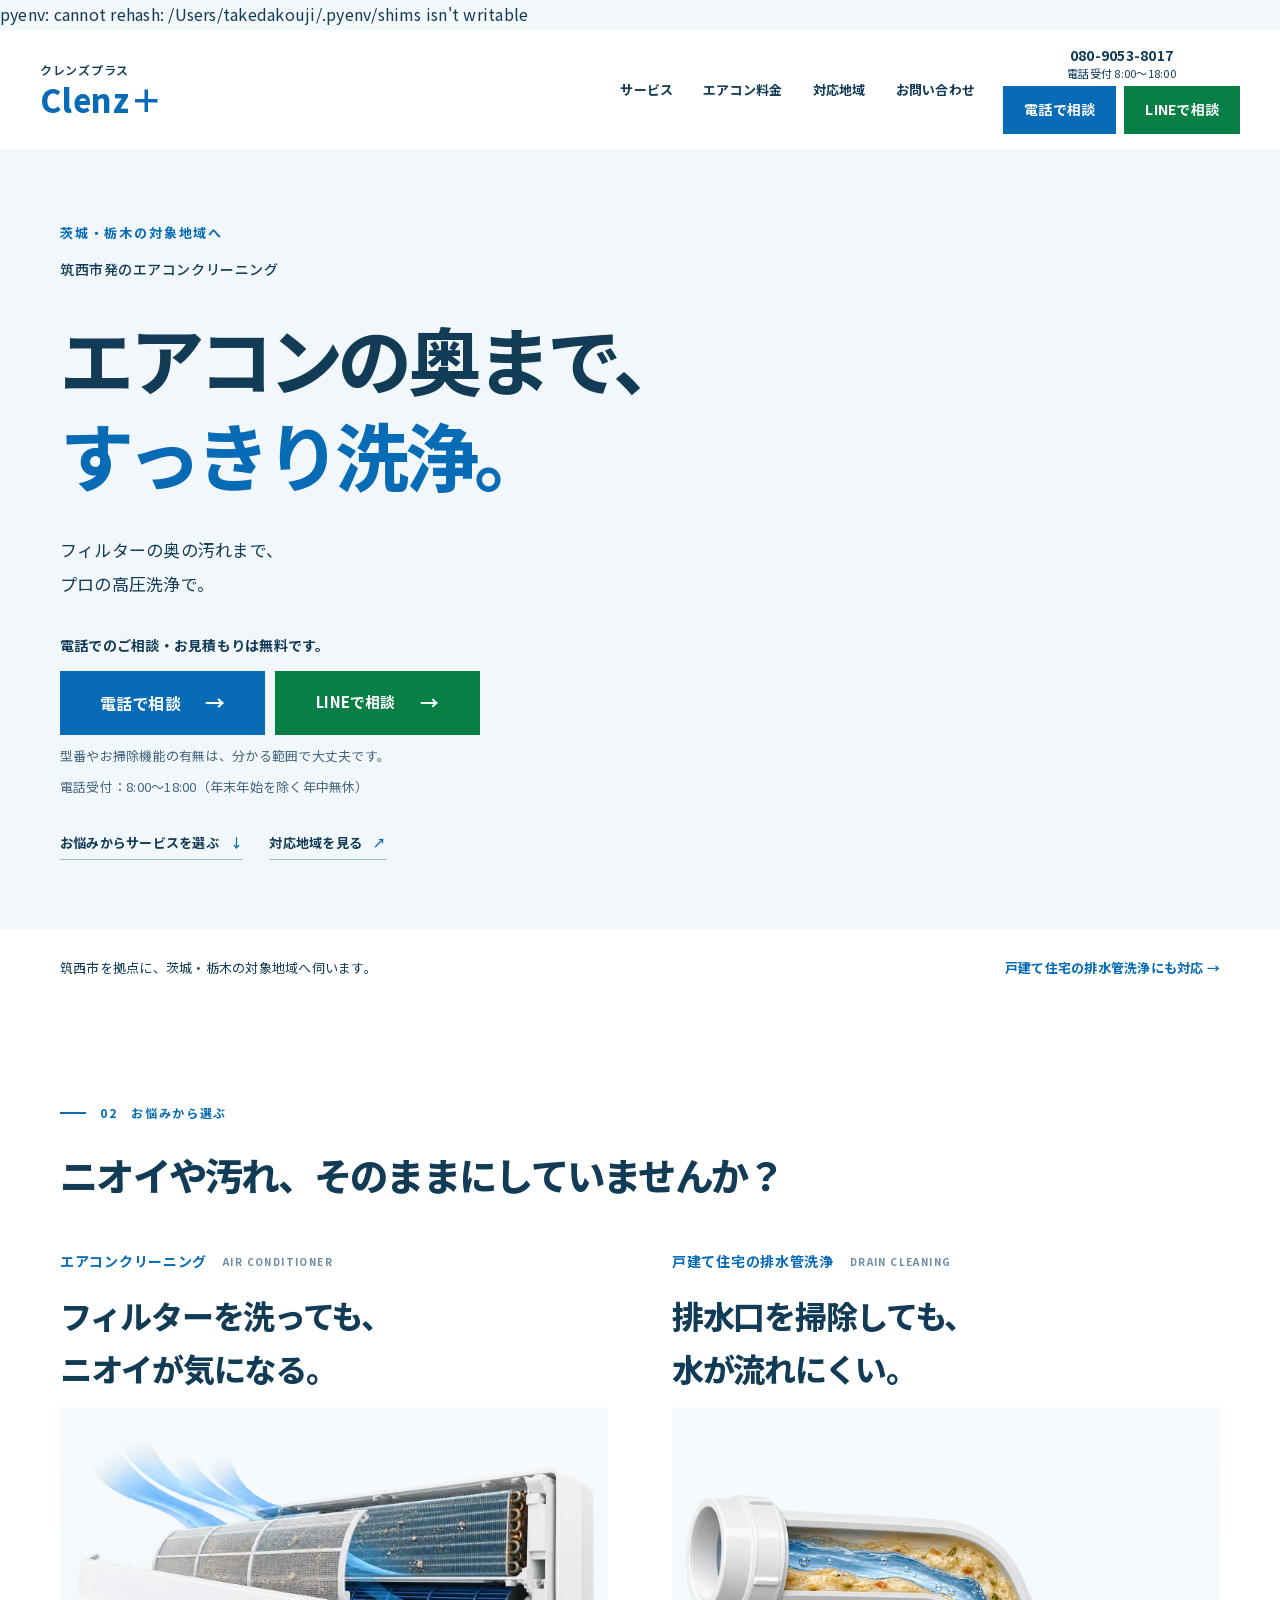
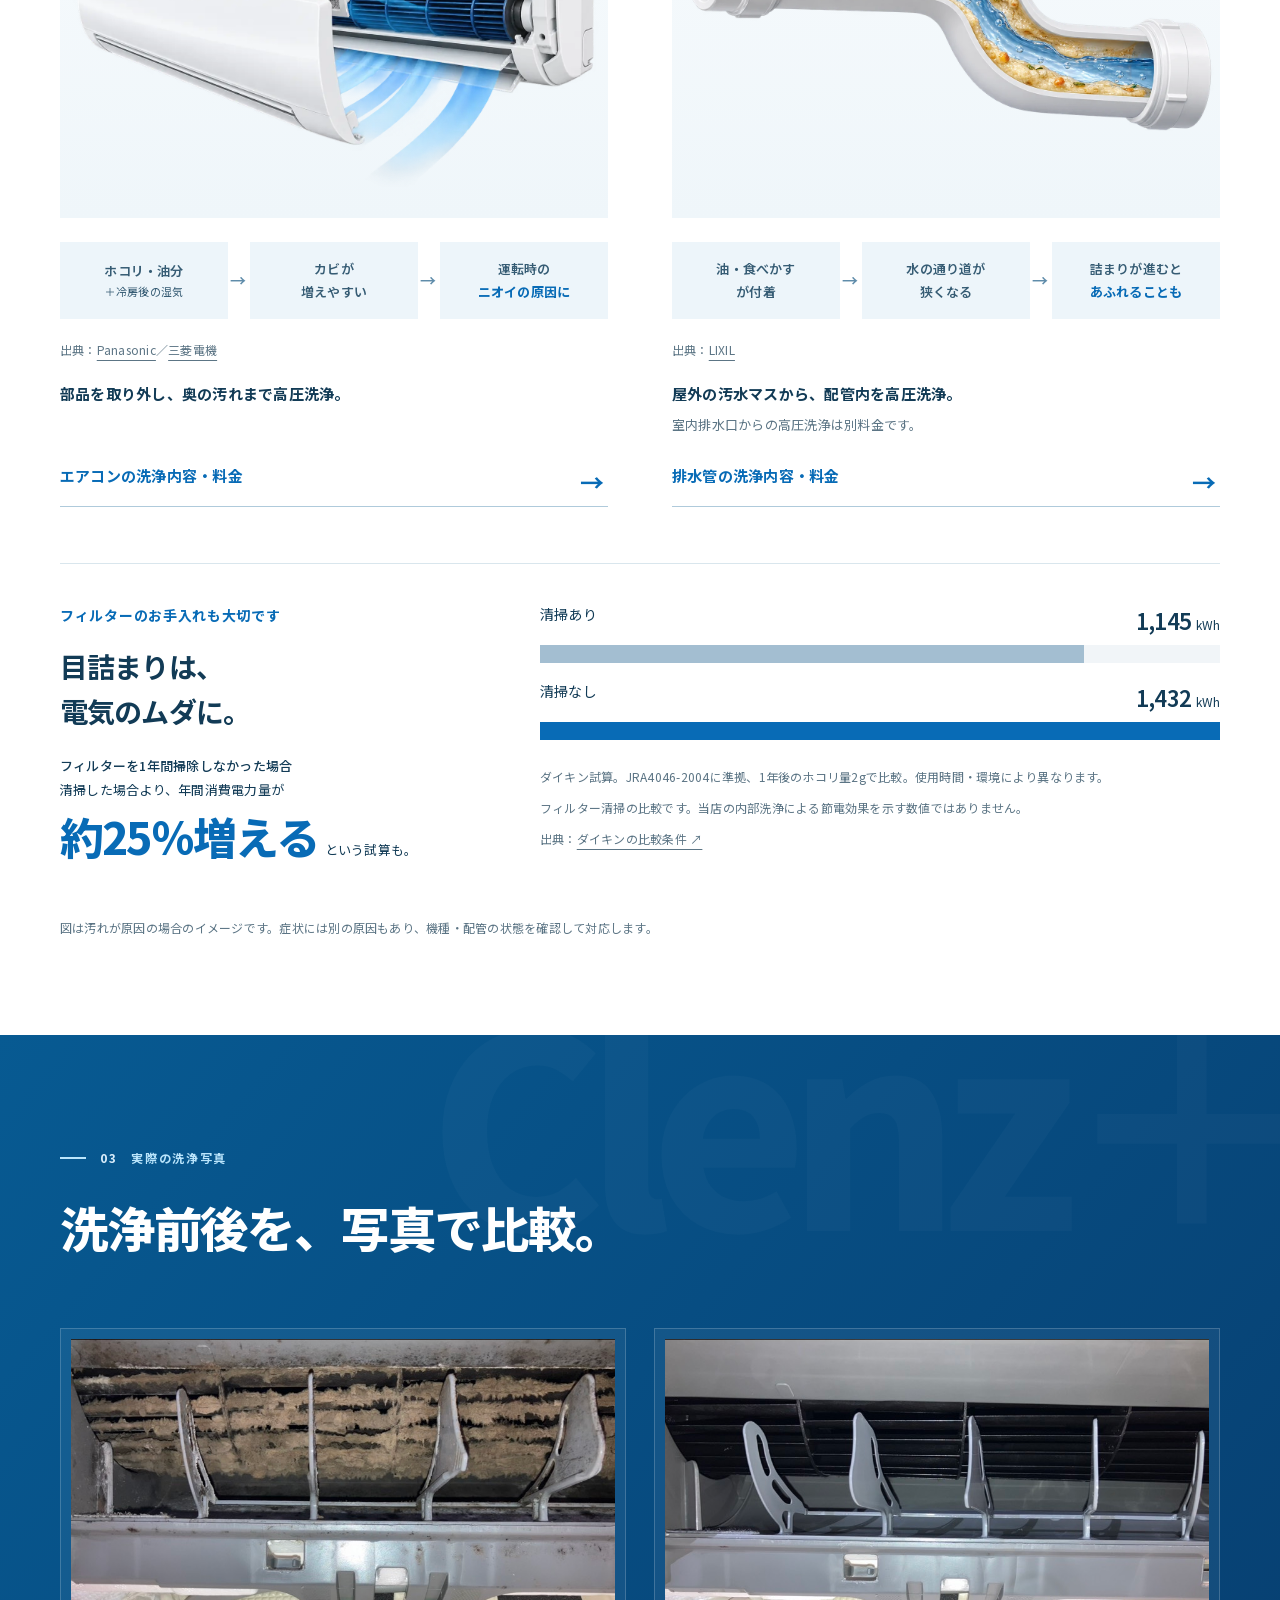
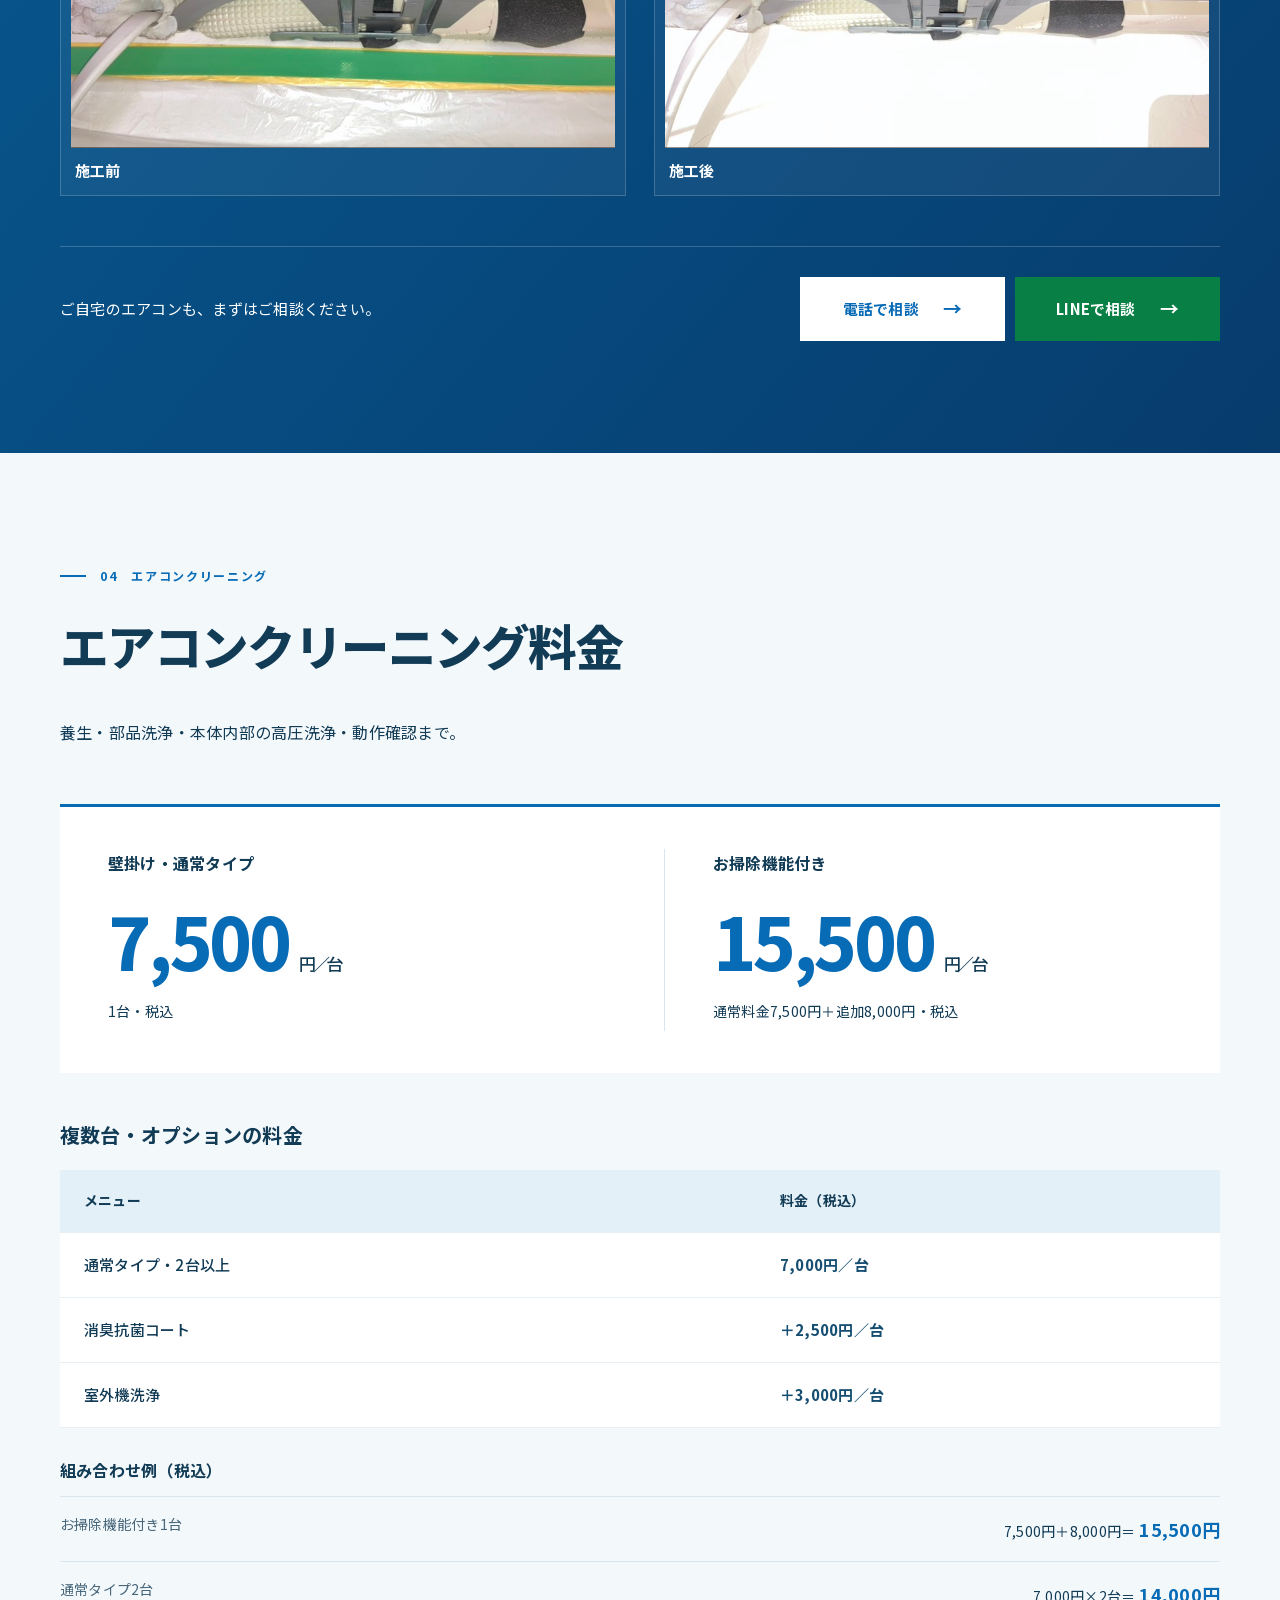
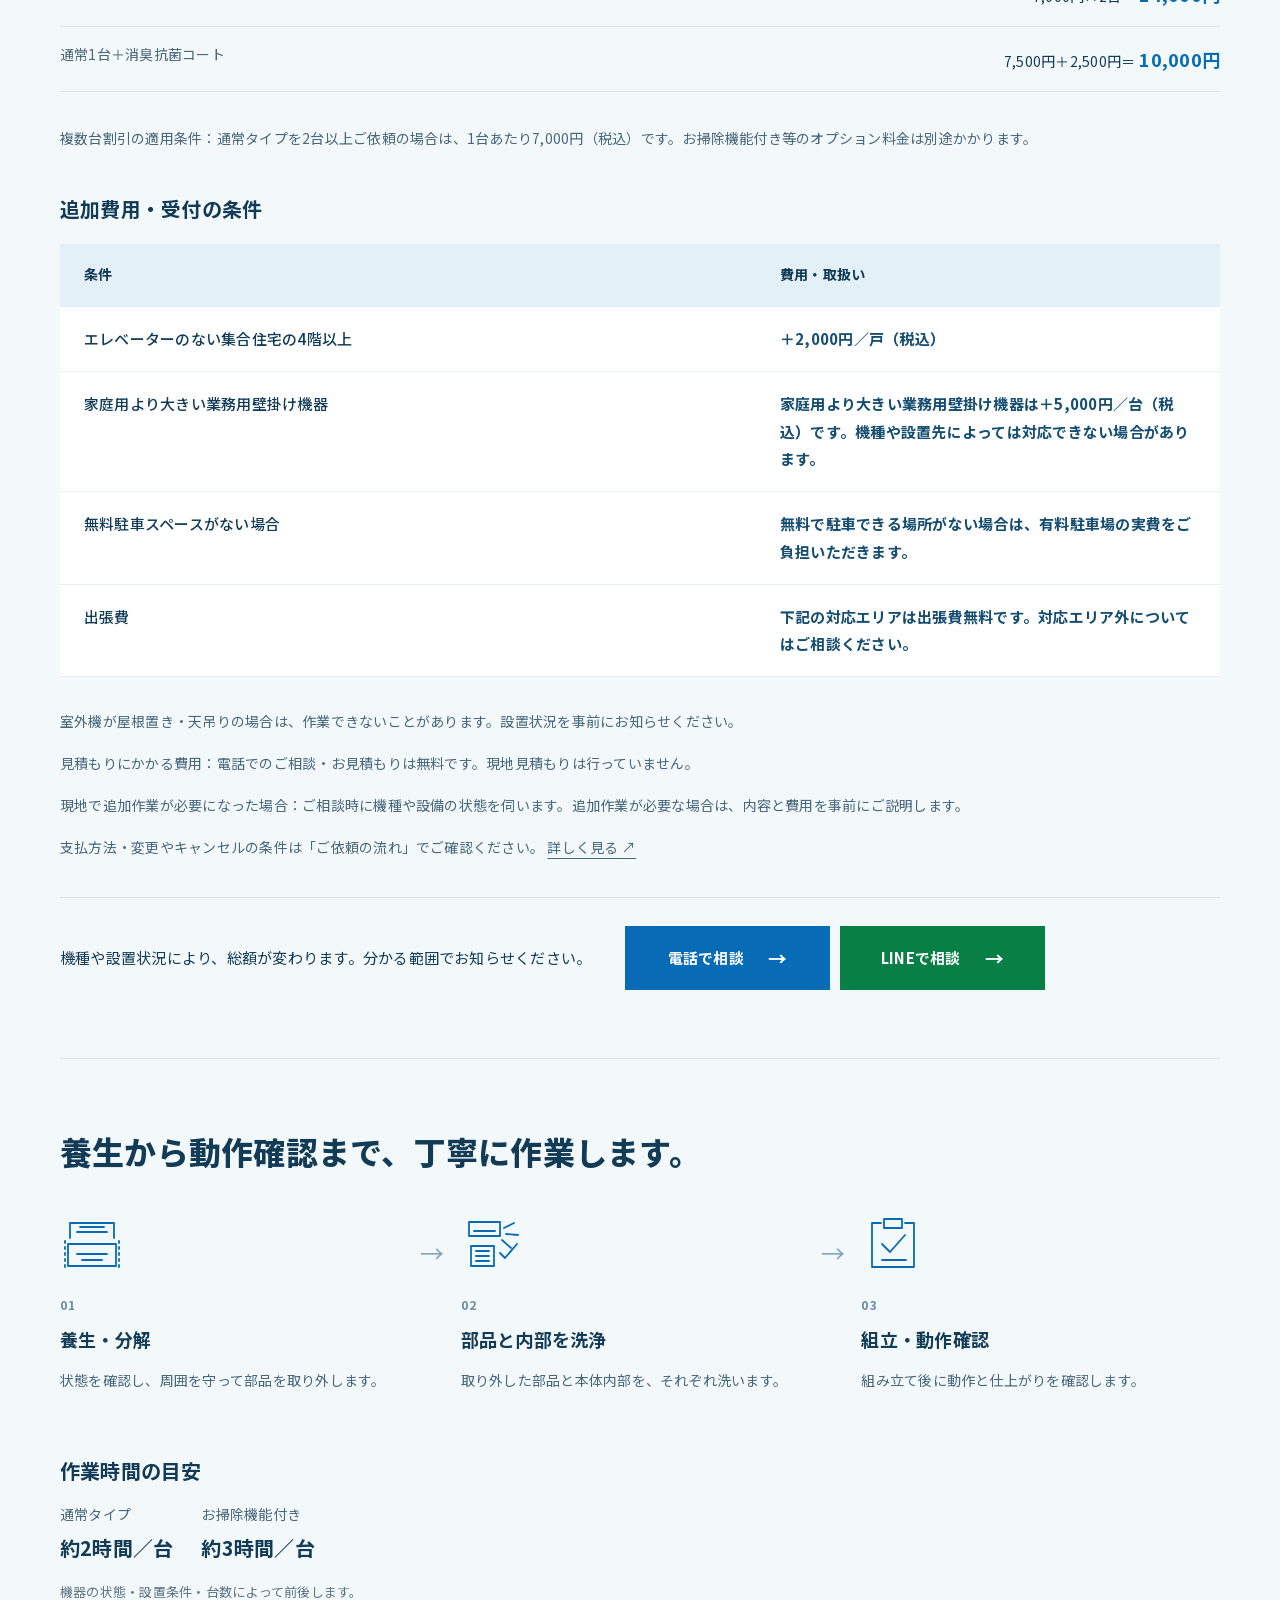
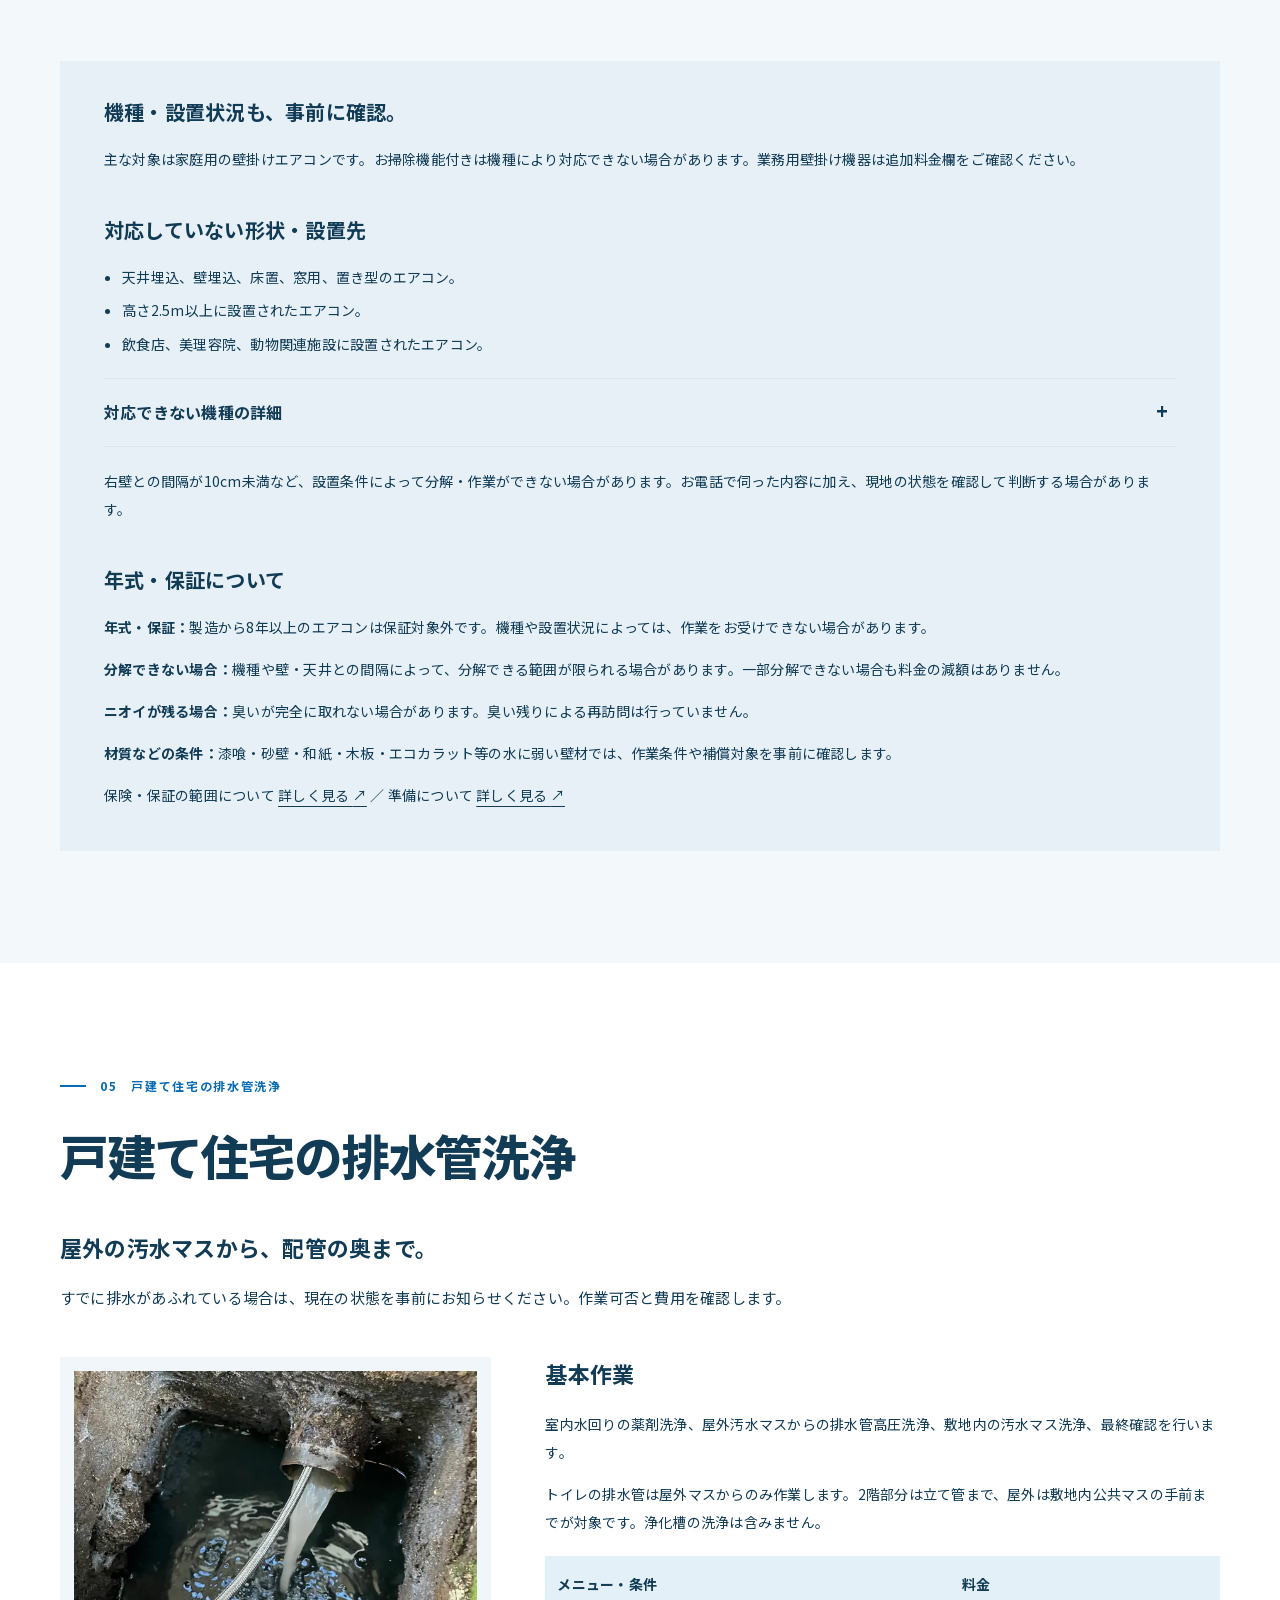
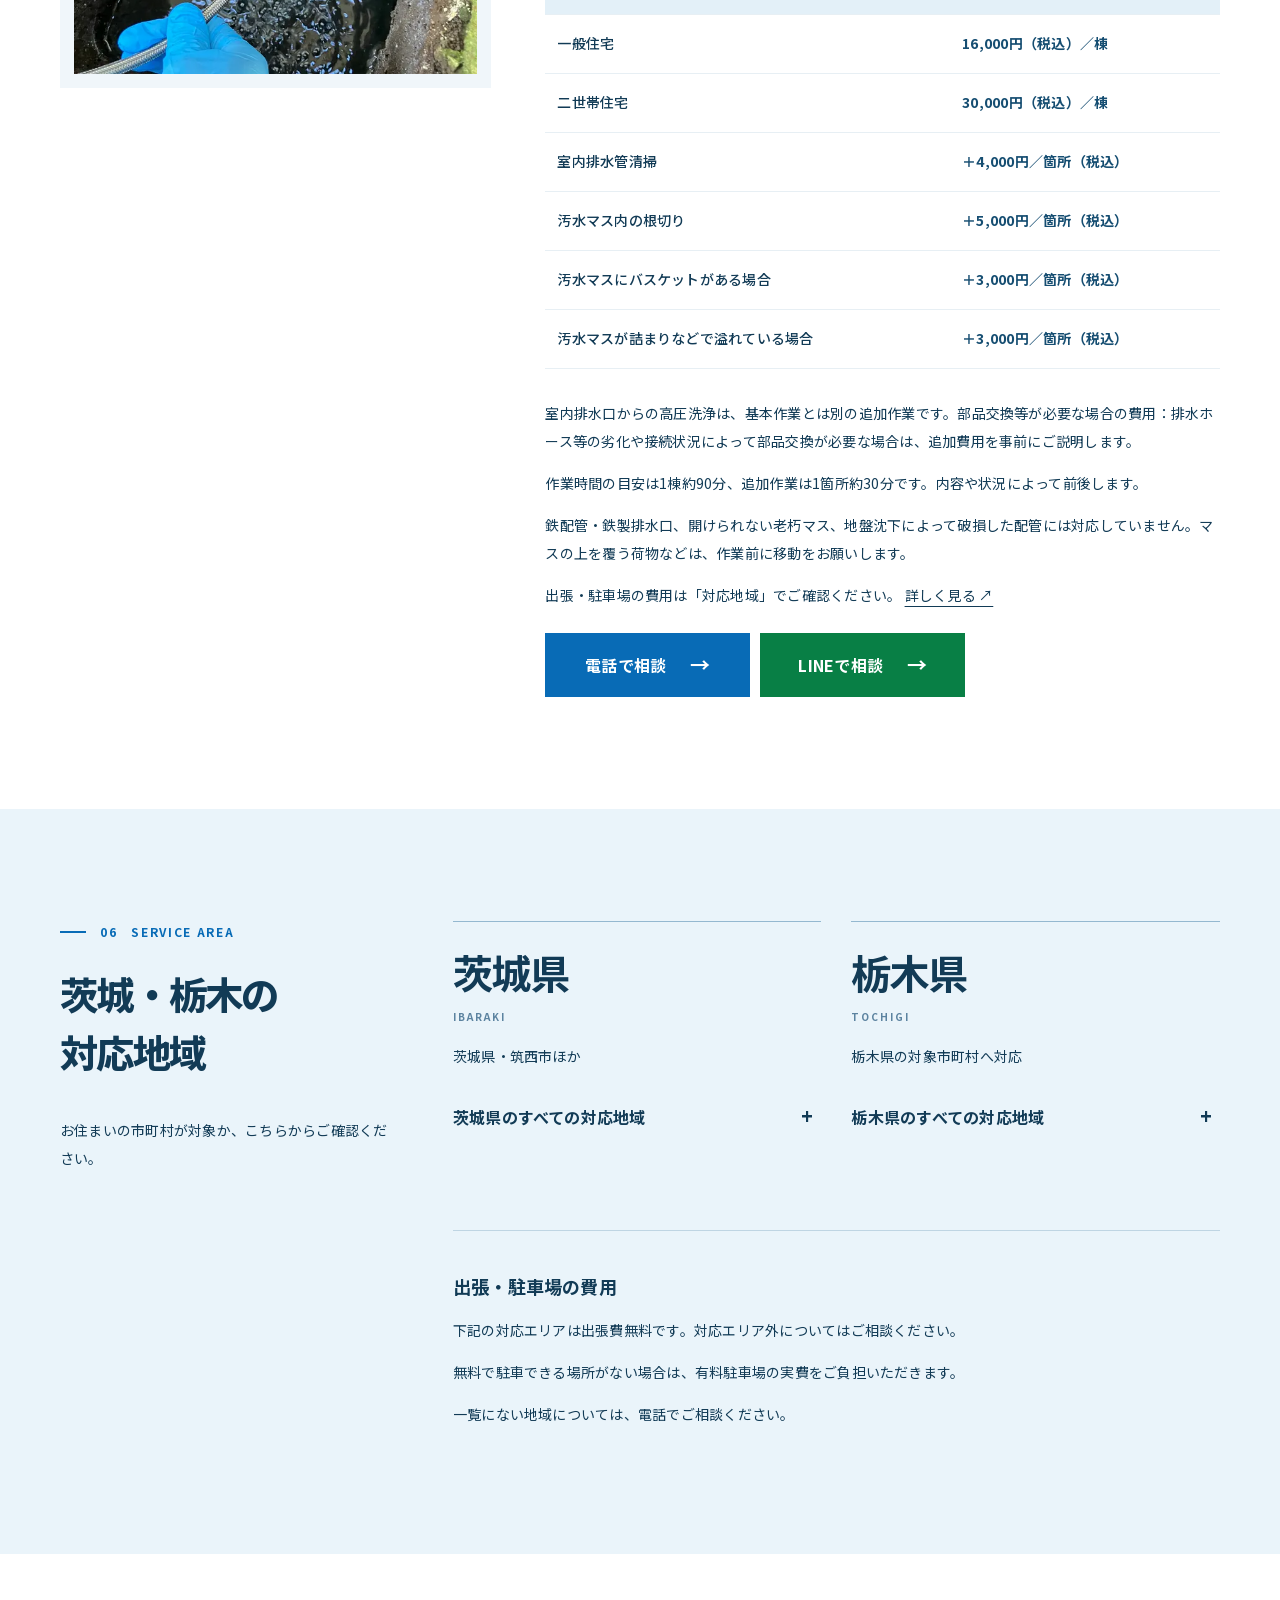
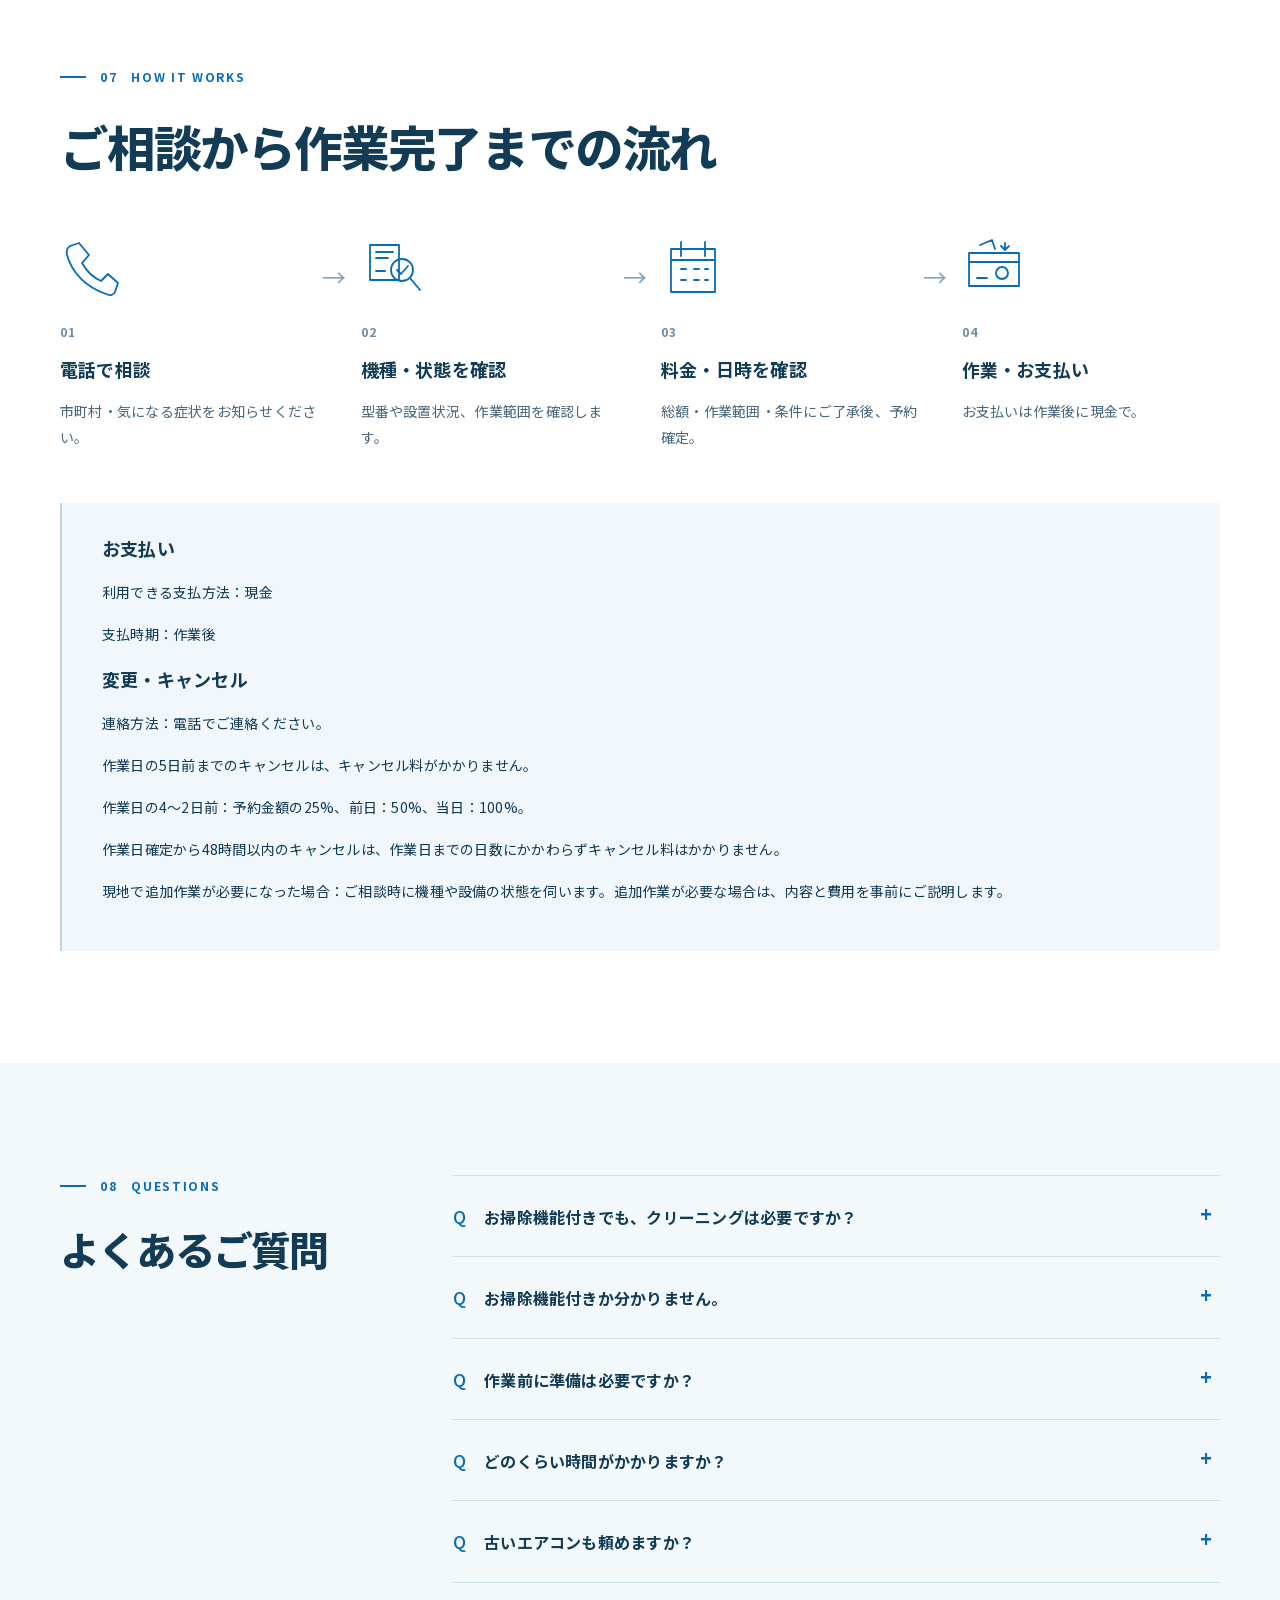
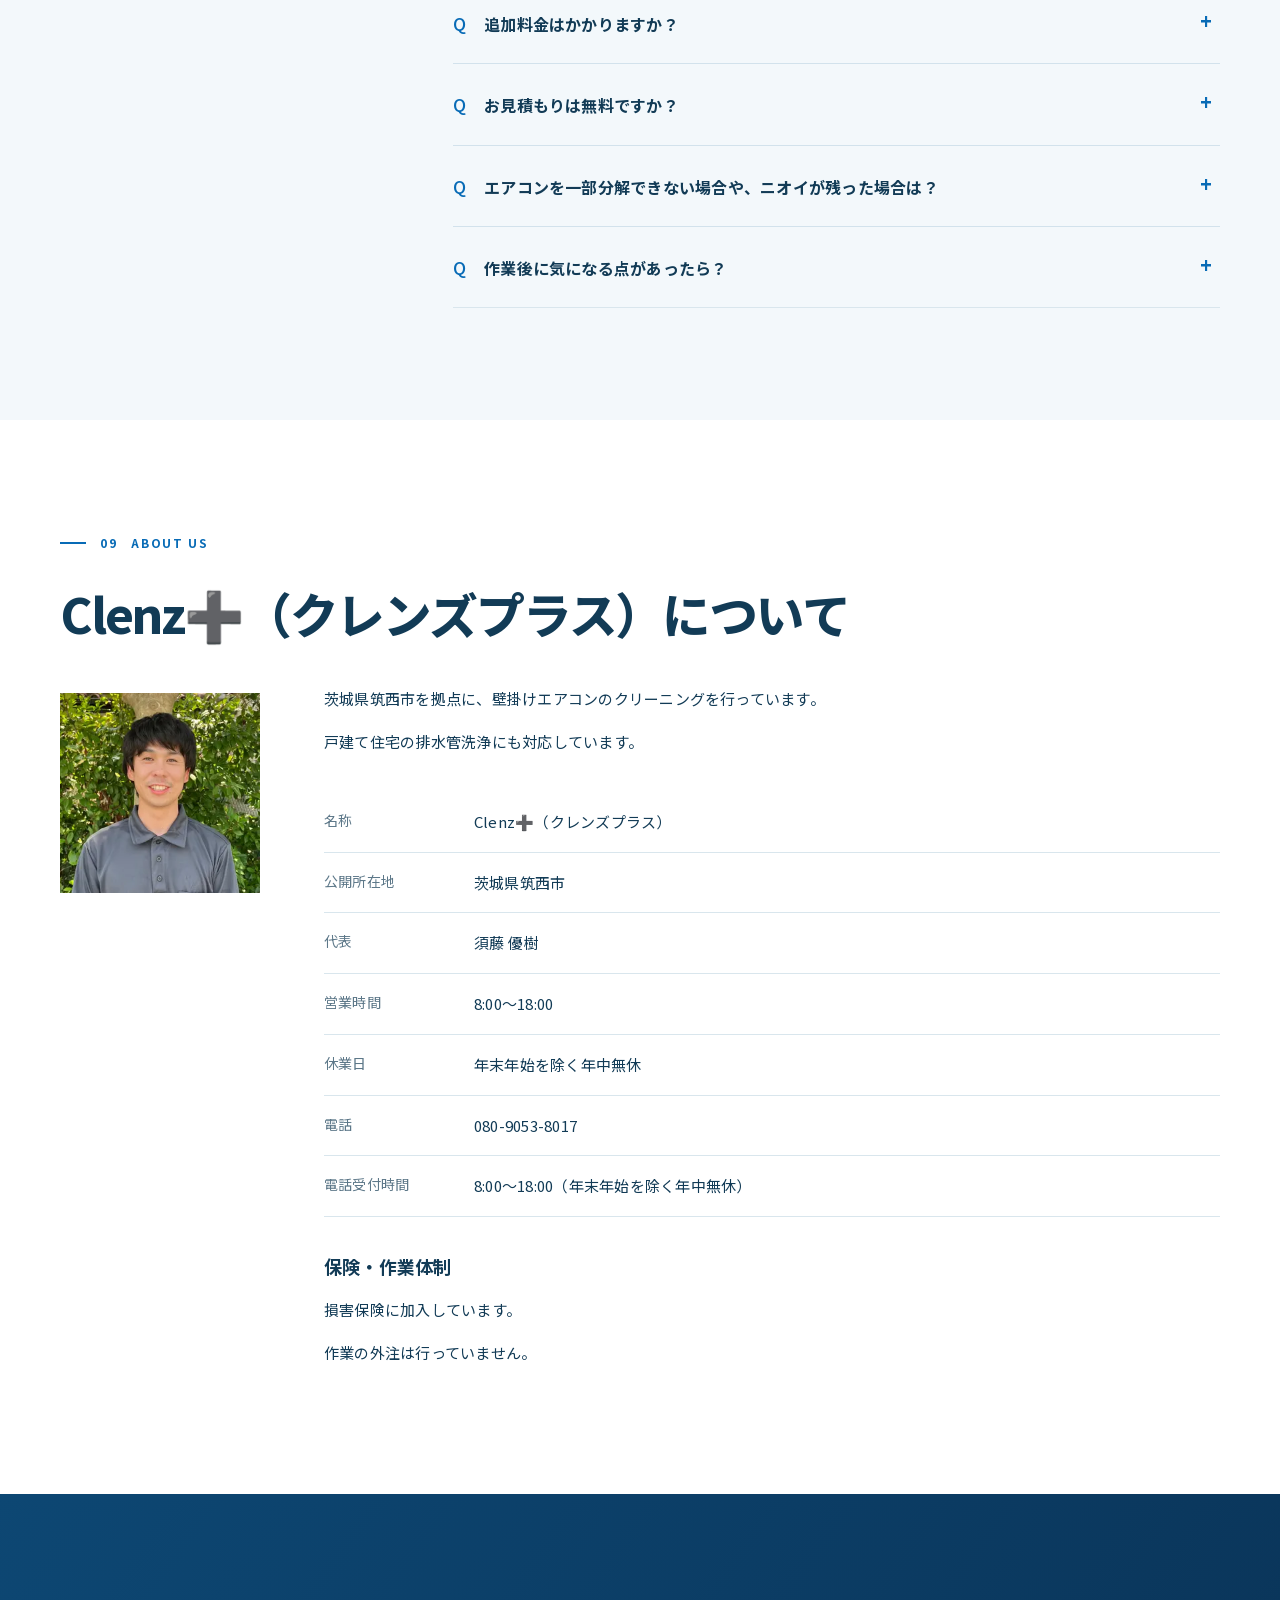
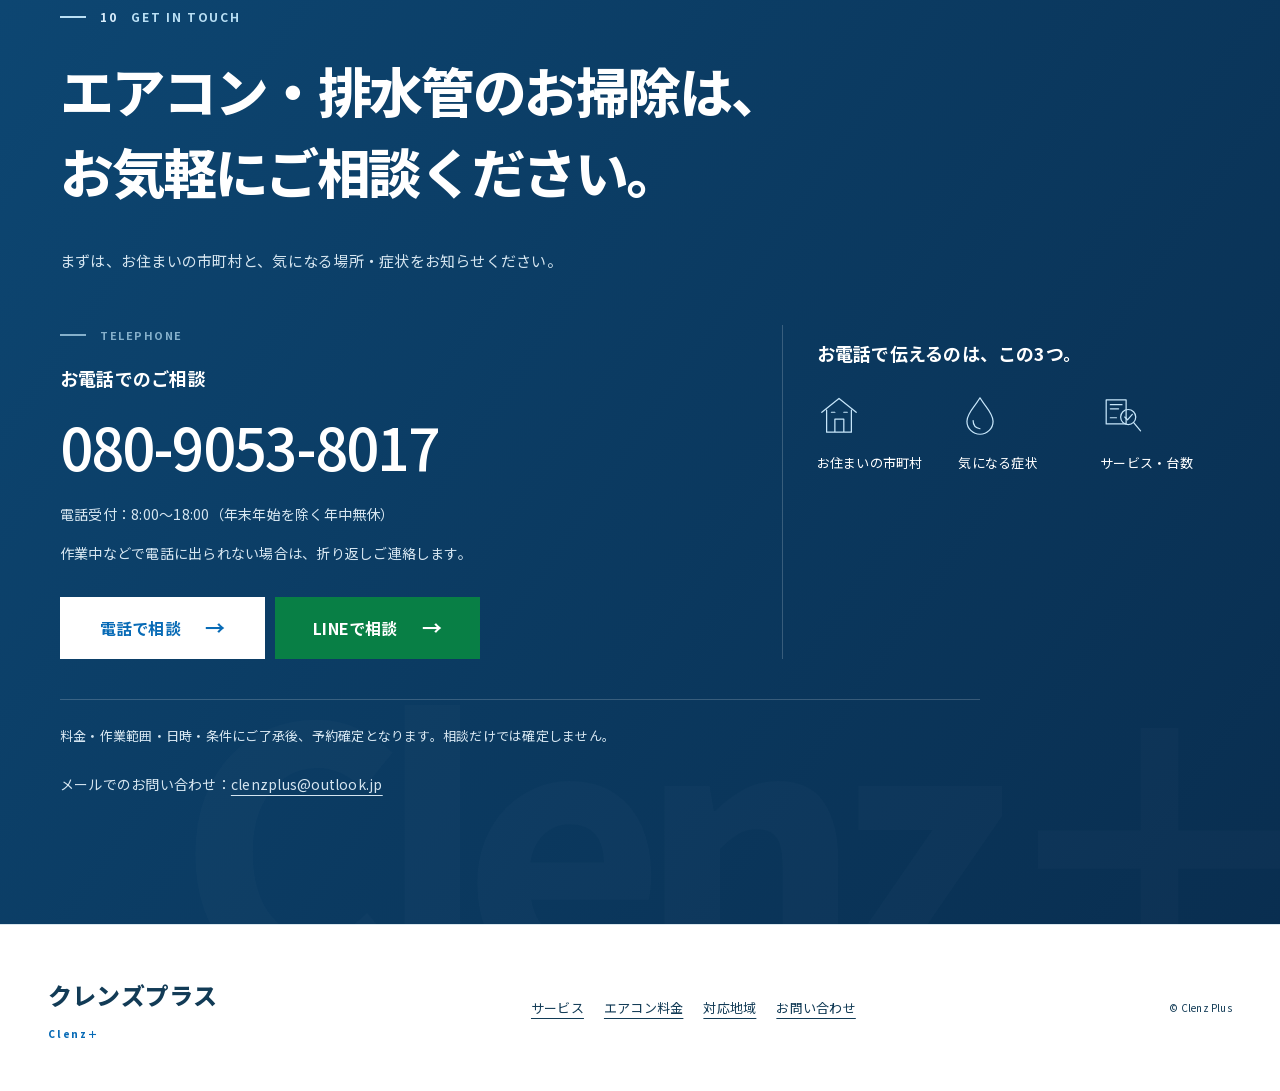
==== commit d736cdd0: "Remove Kurashi no Market rating display" ====
--- a/index.html
+++ b/index.html
@@ -1,3 +1,4 @@
+pyenv: cannot rehash: /Users/takedakouji/.pyenv/shims isn't writable
 <!doctype html>
 
 <html lang="ja">
@@ -29,7 +30,7 @@
 <div class="site-frame"><a class="skip" href="#top">本文へ移動</a><header class="site-header"><div class="header-inner"><a class="brand" href="#top" aria-label="クレンズプラス ページ先頭へ"><span>クレンズプラス</span><small>Clenz＋</small></a><nav class="desktop-nav" aria-label="主要ナビゲーション"><a href="#services">サービス</a><a href="#aircon">エアコン料金</a><a href="#area">対応地域</a><a href="#contact">お問い合わせ</a></nav><div class="header-contact"><p class="header-phone-number">080-9053-8017<small>電話受付 8:00〜18:00</small></p><div class="contact-action"><a class="button phone" href="#contact-phone" data-phone-tel="tel:+818090538017" data-contact="phone" aria-label="電話番号と受付時間を確認する">電話で相談</a><a class="button line" href="https://line.me/ti/p/SWEsFx4-TM" data-contact="line" aria-label="クレンズプラスのLINEで相談する">LINEで相談</a></div></div><details class="menu"><summary><span class="menu-closed">メニュー</span><span class="menu-open">閉じる</span><i aria-hidden="true"></i></summary><nav aria-label="ページ内メニュー"><a href="#services">サービス</a><a href="#aircon">エアコン料金</a><a href="#area">対応地域</a><a href="#contact">お問い合わせ</a></nav></details></div></header>
 <main><section class="hero" aria-labelledby="top">
 <div class="hero-stage">
-<figure class="hero-photo"><picture><source media="(max-width:767px)" srcset="assets/hero-stock-room-mobile.9cc8ebc35ae8.webp"><img src="assets/hero-stock-room.f1c9bbeacd6f.webp" width="1600" height="2399" fetchpriority="high" decoding="async" alt="壁掛けエアコンのある明るい室内のイメージ写真"></picture><div class="hero-review" role="group" aria-label="くらしのマーケットでの店舗全体の評価"><p class="hero-review-source">くらしのマーケット</p><p class="hero-review-scope">店舗全体の評価</p><p class="hero-review-score"><strong>4.98</strong><span>／5</span><span class="hero-review-stars" aria-hidden="true">★★★★★</span></p><p class="hero-review-count">口コミ374件</p><p class="hero-review-date"><time datetime="2026-11-19">2026年11月19日確認</time></p><a href="https://curama.jp/391647961/">掲載元で評価を見る ↗</a></div></figure>
+<figure class="hero-photo"><picture><source media="(max-width:767px)" srcset="assets/hero-stock-room-mobile.9cc8ebc35ae8.webp"><img src="assets/hero-stock-room.f1c9bbeacd6f.webp" width="1600" height="2399" fetchpriority="high" decoding="async" alt="壁掛けエアコンのある明るい室内のイメージ写真"></picture></figure>
 <div class="hero-scene container"><div class="hero-content">
 <p class="hero-kicker">茨城・栃木の対象地域へ</p>
 <h1 id="top" tabindex="-1">筑西市発のエアコンクリーニング</h1>
